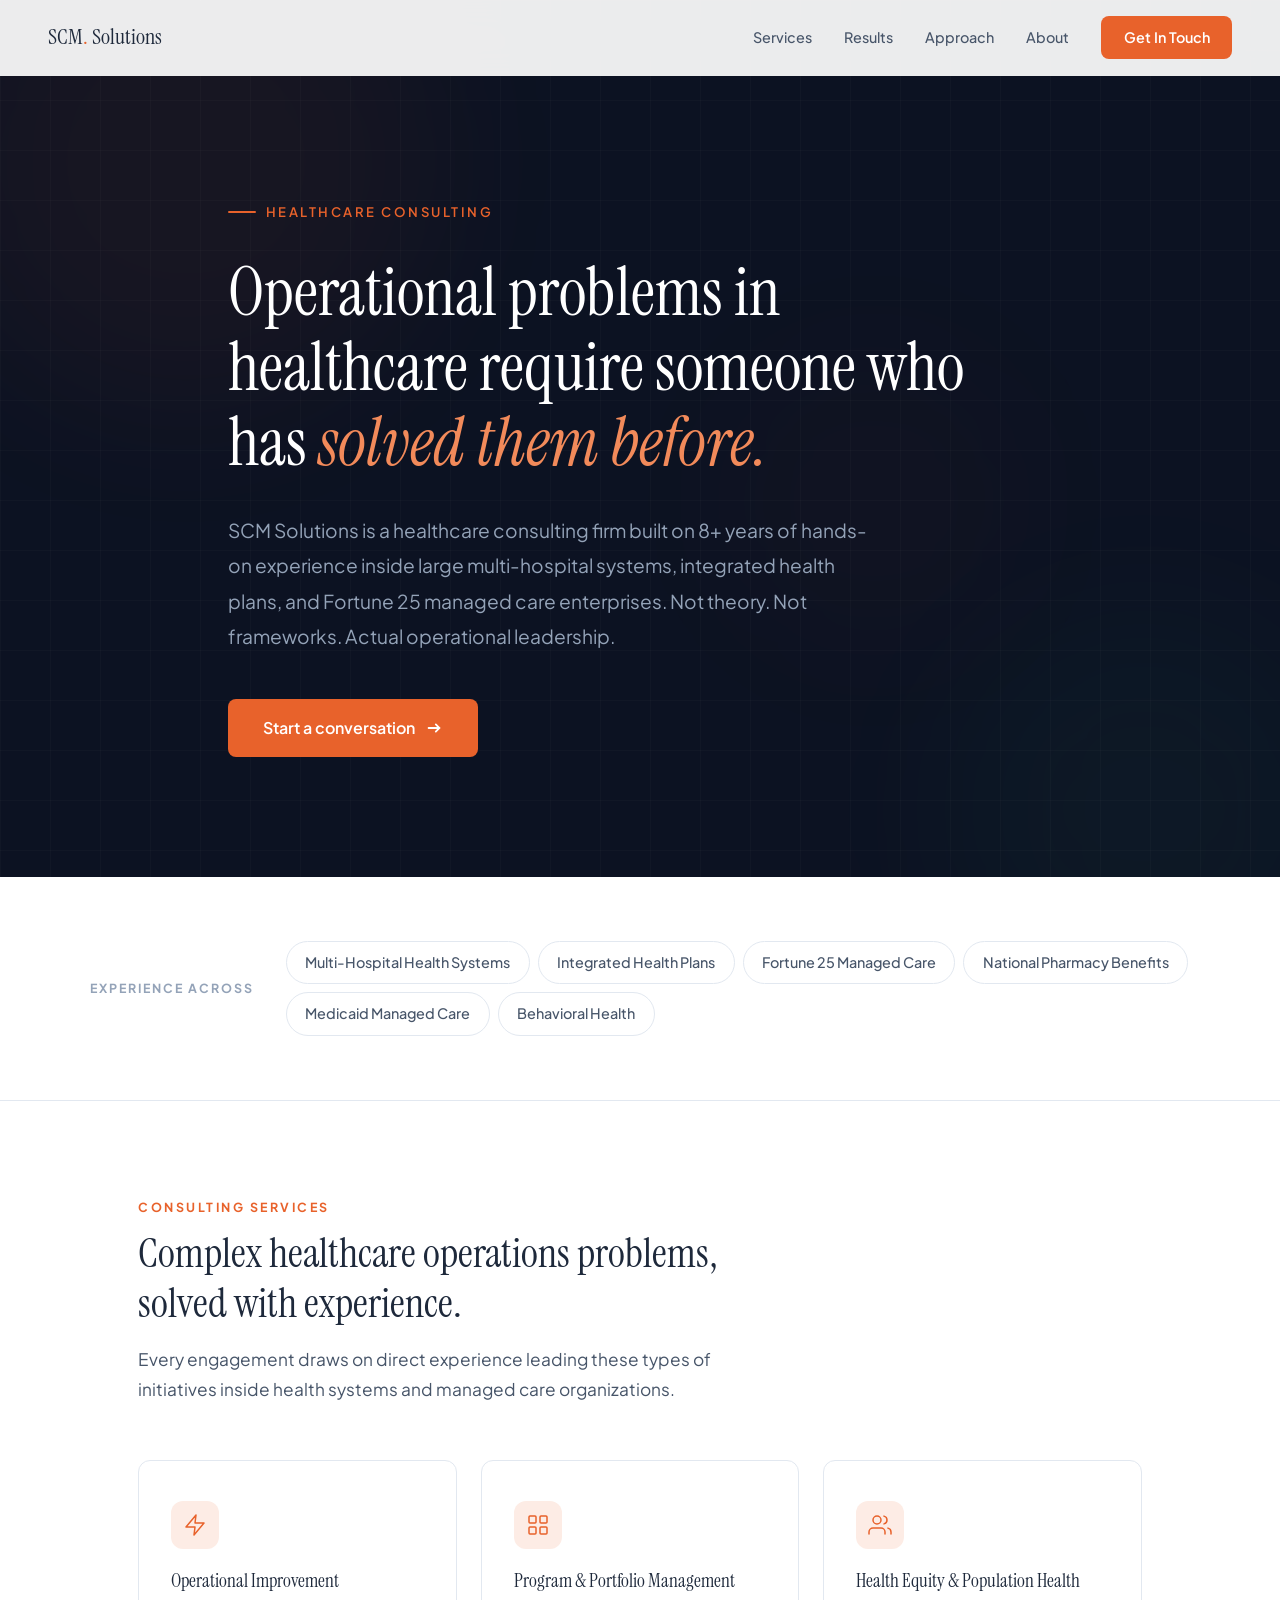
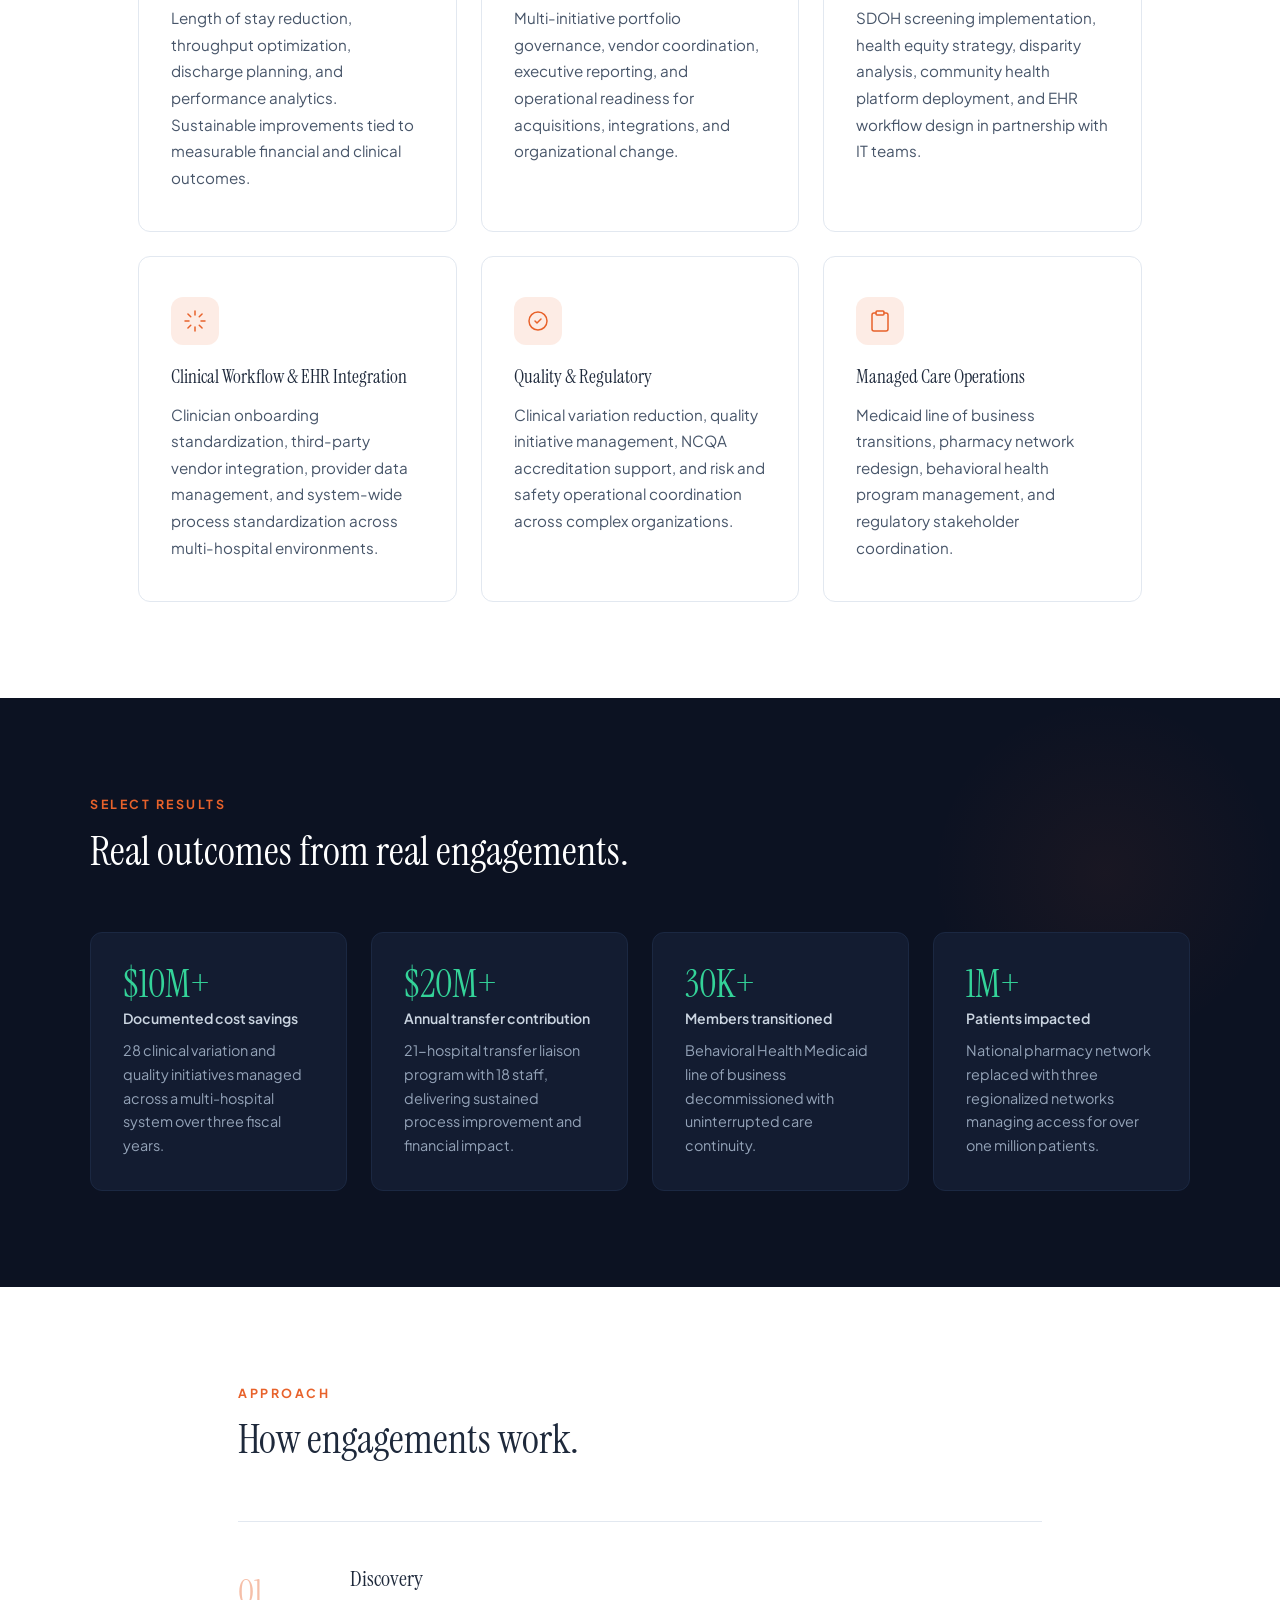
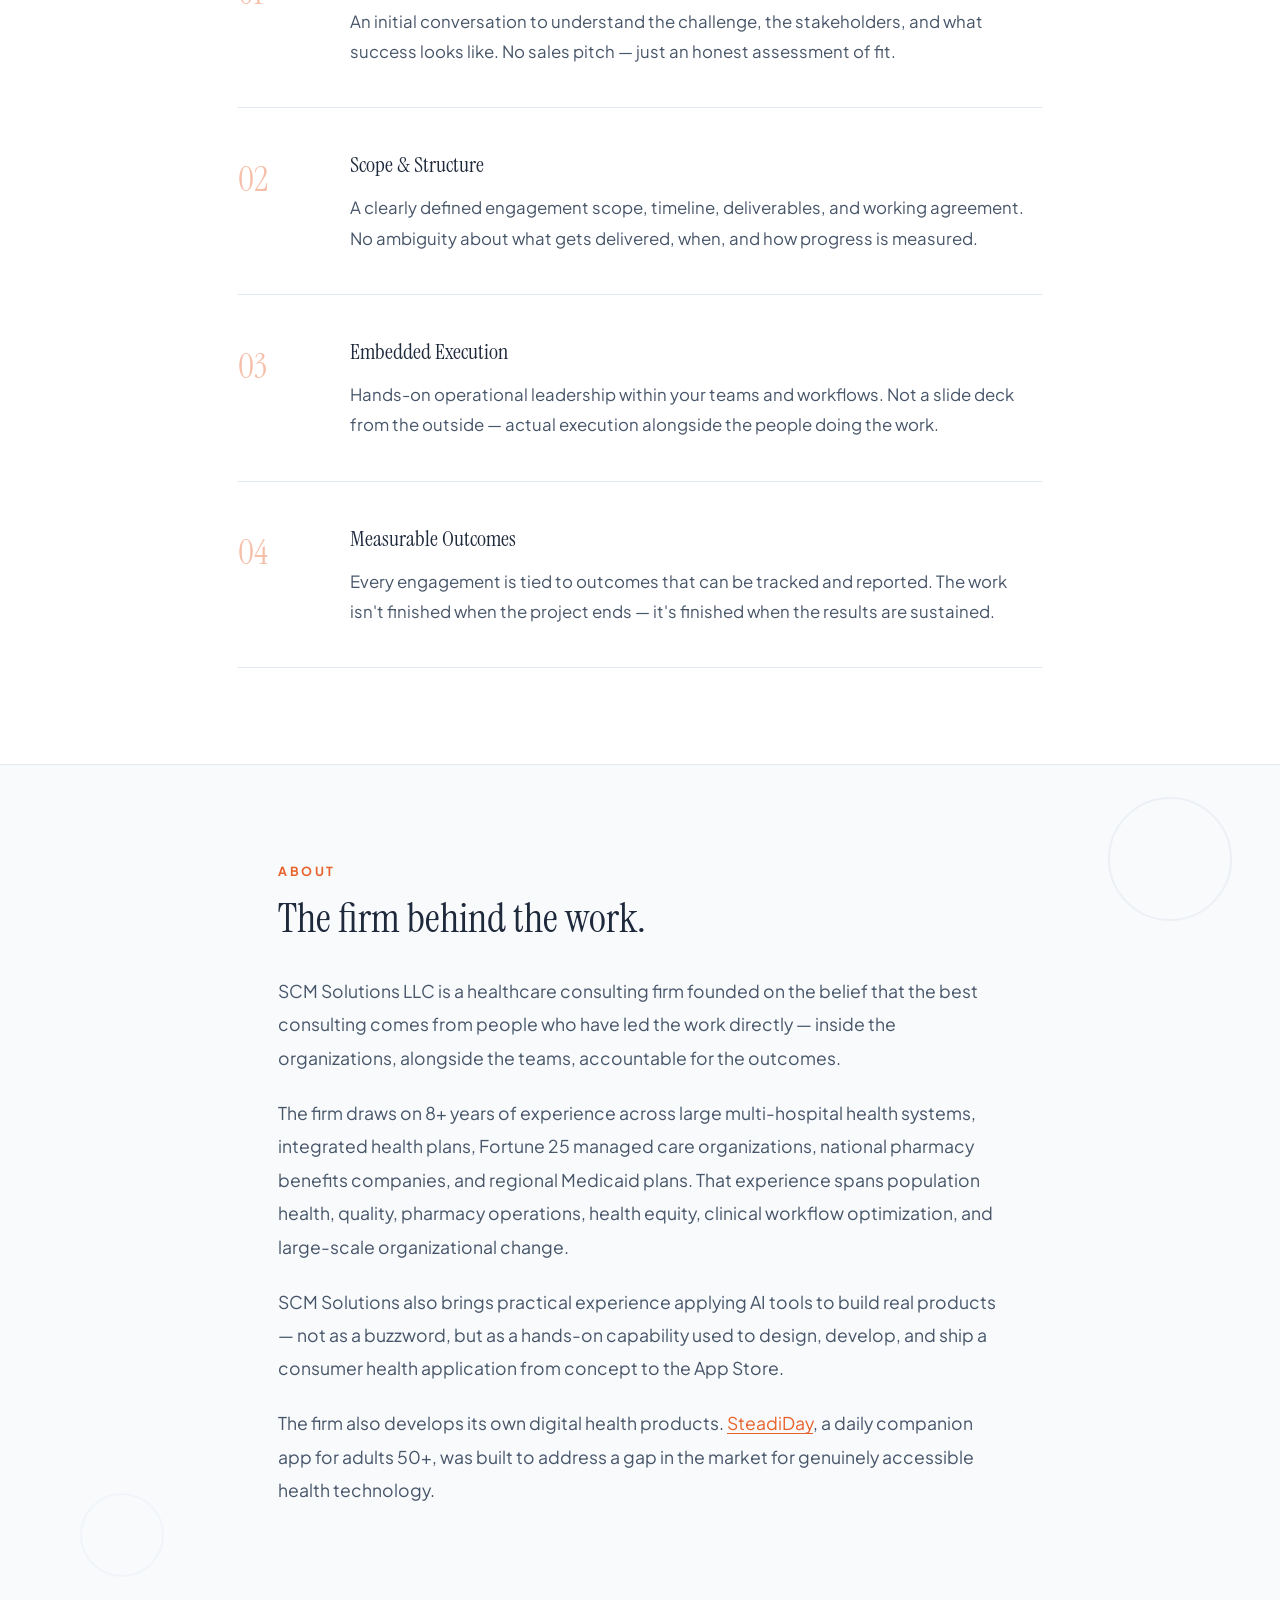
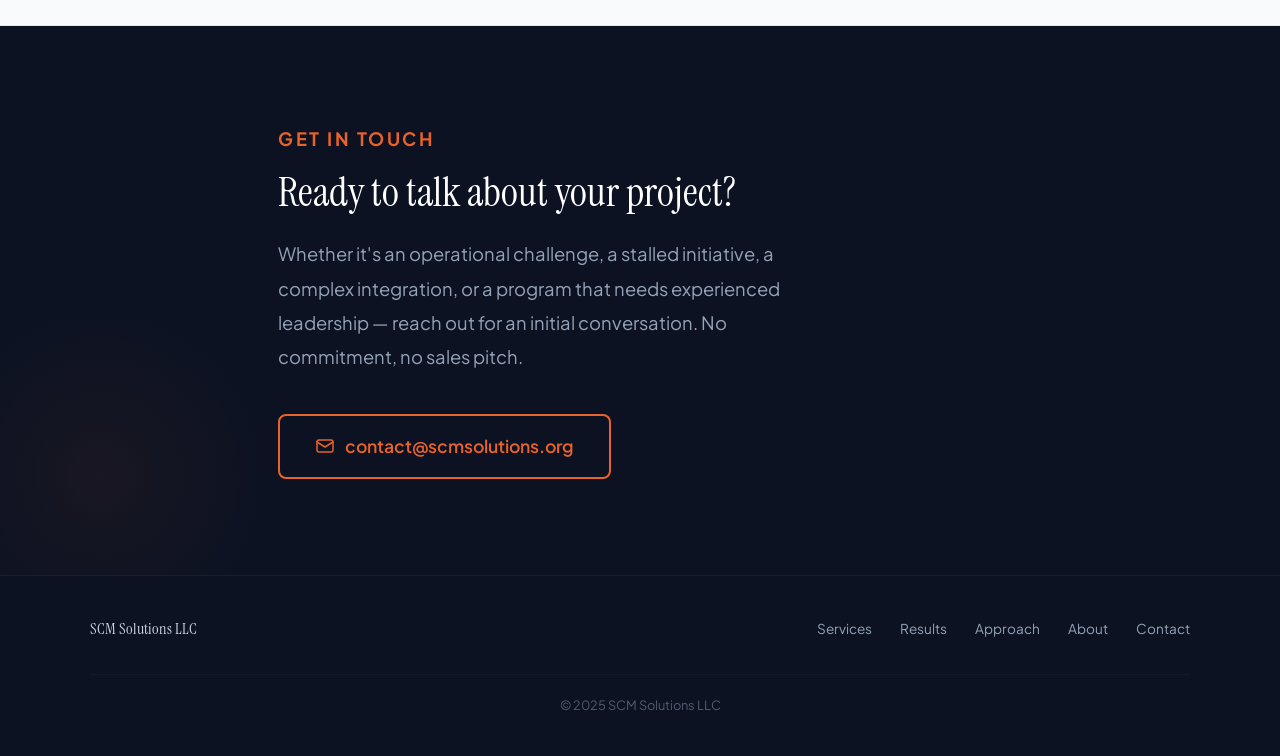
==== index.html @ abdd8b1f "Updated font on website Hero — Animated floating gradient orbs (ember and sage colors) drift slowly " ====
<!DOCTYPE html>
<html lang="en">
<head>
    <meta charset="UTF-8">
    <meta name="viewport" content="width=device-width, initial-scale=1.0">
    <title>SCM Solutions LLC &mdash; Healthcare Consulting</title>
    <meta name="description" content="SCM Solutions LLC is a healthcare consulting firm helping health systems, managed care organizations, and healthcare companies improve operations, manage complex programs, and drive measurable outcomes. 8+ years of experience across multi-hospital systems, integrated health plans, and Fortune 25 managed care enterprises.">
    <meta name="keywords" content="healthcare consulting, health system consulting, managed care consulting, operational improvement healthcare, healthcare program management, health equity consulting, clinical workflow optimization, SDOH implementation, quality improvement healthcare, population health consulting, Medicaid managed care, healthcare operations consulting">
    <meta name="robots" content="index, follow">
    <meta name="author" content="SCM Solutions LLC">
    <link rel="canonical" href="https://scmsolutions.org/">
    <meta property="og:title" content="SCM Solutions LLC &mdash; Healthcare Consulting">
    <meta property="og:description" content="Healthcare consulting firm helping health systems and managed care organizations improve operations and drive measurable outcomes.">
    <meta property="og:type" content="website">
    <meta property="og:url" content="https://scmsolutions.org">
    <meta property="og:site_name" content="SCM Solutions LLC">
    <meta property="og:locale" content="en_US">
    <meta name="twitter:card" content="summary">
    <meta name="twitter:title" content="SCM Solutions LLC &mdash; Healthcare Consulting">
    <meta name="twitter:description" content="Healthcare consulting firm. Operational improvement, program management, and quality initiatives for health systems and managed care.">
    <script type="application/ld+json">
    {"@context":"https://schema.org","@type":"ProfessionalService","name":"SCM Solutions LLC","url":"https://scmsolutions.org","description":"Healthcare consulting firm helping health systems, managed care organizations, and healthcare companies improve operations and drive measurable outcomes.","address":{"@type":"PostalAddress","addressRegion":"VA","addressCountry":"US"},"areaServed":{"@type":"Country","name":"United States"},"serviceType":["Healthcare Consulting","Operational Improvement","Program Management","Health Equity Strategy","Clinical Workflow Optimization","Quality Improvement","Population Health Management","Managed Care Operations","EHR Integration Consulting"],"knowsAbout":["Health Systems","Managed Care Organizations","Medicaid","Population Health","Social Determinants of Health","NCQA Accreditation","Epic EHR","AI in Healthcare"]}
    </script>
    <script type="application/ld+json">
    {"@context":"https://schema.org","@type":"WebSite","name":"SCM Solutions LLC","url":"https://scmsolutions.org"}
    </script>
    <link rel="preconnect" href="https://fonts.googleapis.com">
    <link rel="preconnect" href="https://fonts.gstatic.com" crossorigin>
    <link href="https://fonts.googleapis.com/css2?family=Plus+Jakarta+Sans:ital,wght@0,300;0,400;0,500;0,600;0,700;0,800;1,400&family=Instrument+Serif:ital@0;1&display=swap" rel="stylesheet">
    <style>
        :root {
            --midnight: #0C1222; --navy: #131C31; --navy-light: #1B2842;
            --slate-600: #475569; --slate-400: #94A3B8; --slate-300: #CBD5E1;
            --slate-200: #E2E8F0; --slate-100: #F1F5F9; --slate-50: #F8FAFC;
            --white: #FFFFFF;
            --ember: #E8622B; --ember-light: #F28A5A; --ember-hover: #D4682F;
            --ember-glow: rgba(232,98,43,0.12);
            --sage: #34D399; --sage-dark: #059669;
            --text: #1E293B; --text-mid: #475569; --text-light: #94A3B8;
        }
        * { margin: 0; padding: 0; box-sizing: border-box; }
        html { scroll-behavior: smooth; }
        body { font-family: 'Plus Jakarta Sans', sans-serif; color: var(--text); background: var(--white); -webkit-font-smoothing: antialiased; line-height: 1.65; font-size: 17px; }

        /* NAV */
        nav { position: fixed; top: 0; width: 100%; z-index: 100; padding: 1rem 3rem; display: flex; justify-content: space-between; align-items: center; background: rgba(255,255,255,0.92); backdrop-filter: blur(16px); border-bottom: 1px solid transparent; transition: all 0.3s; }
        nav.scrolled { border-bottom-color: var(--slate-200); box-shadow: 0 2px 20px rgba(12,18,34,0.06); }
        .logo { font-family: 'Instrument Serif', serif; font-size: 1.35rem; font-weight: 400; color: var(--text); text-decoration: none; }
        .logo b { color: var(--ember); font-weight: 400; }
        .nav-links { display: flex; gap: 2rem; align-items: center; }
        .nav-links a { color: var(--text-mid); text-decoration: none; font-size: 0.9rem; font-weight: 500; transition: color 0.2s; }
        .nav-links a:hover { color: var(--ember); }
        .nav-cta { background: var(--ember) !important; color: var(--white) !important; padding: 0.6rem 1.4rem !important; border-radius: 8px !important; font-weight: 600 !important; transition: background 0.2s, transform 0.15s !important; }
        .nav-cta:hover { background: var(--ember-hover) !important; transform: translateY(-1px); }
        .hamburger { display: none; background: none; border: none; cursor: pointer; padding: 4px; }
        .hamburger span { display: block; width: 22px; height: 2px; background: var(--text); margin: 5px 0; border-radius: 2px; }

        /* HERO */
        .hero { background: var(--midnight); position: relative; overflow: hidden; }
        .hero-bg { position: absolute; inset: 0; }
        .hero-bg .orb { position: absolute; border-radius: 50%; filter: blur(80px); opacity: 0.5; }
        .hero-bg .orb1 { width: 500px; height: 500px; background: rgba(232,98,43,0.1); top: -10%; left: -5%; animation: float1 12s ease-in-out infinite; }
        .hero-bg .orb2 { width: 400px; height: 400px; background: rgba(52,211,153,0.07); bottom: -15%; right: -5%; animation: float2 15s ease-in-out infinite; }
        .hero-bg .orb3 { width: 300px; height: 300px; background: rgba(232,98,43,0.05); top: 40%; right: 20%; animation: float1 18s ease-in-out infinite reverse; }
        @keyframes float1 { 0%,100% { transform: translate(0,0); } 50% { transform: translate(30px,-20px); } }
        @keyframes float2 { 0%,100% { transform: translate(0,0); } 50% { transform: translate(-25px,15px); } }
        .hero-grid { position: absolute; inset: 0; background-image: linear-gradient(rgba(255,255,255,0.02) 1px, transparent 1px), linear-gradient(90deg, rgba(255,255,255,0.02) 1px, transparent 1px); background-size: 50px 50px; }
        .hero-inner { position: relative; z-index: 2; max-width: 920px; margin: 0 auto; padding: 12rem 3rem 7.5rem; }
        .hero .tag { display: inline-flex; align-items: center; gap: 0.6rem; font-size: 0.82rem; font-weight: 600; letter-spacing: 2.5px; text-transform: uppercase; color: var(--ember); margin-bottom: 2rem; }
        .hero .tag::before { content: ''; width: 28px; height: 2px; background: var(--ember); border-radius: 2px; }
        .hero h1 { font-family: 'Instrument Serif', serif; font-size: clamp(2.8rem, 5.5vw, 4.2rem); font-weight: 400; line-height: 1.12; color: var(--white); margin-bottom: 2rem; max-width: 800px; }
        .hero h1 em { font-style: italic; color: var(--ember-light); }
        .hero .lede { font-size: 1.2rem; line-height: 1.85; font-weight: 400; color: var(--slate-400); max-width: 640px; margin-bottom: 2.75rem; }
        .hero-cta { display: inline-flex; align-items: center; gap: 0.6rem; padding: 1rem 2.2rem; border-radius: 8px; background: var(--ember); color: var(--white); font-size: 1rem; font-weight: 600; text-decoration: none; transition: all 0.25s; }
        .hero-cta:hover { background: var(--ember-hover); transform: translateY(-2px); box-shadow: 0 12px 35px rgba(232,98,43,0.3); }
        .hero-cta svg { width: 18px; height: 18px; transition: transform 0.2s; }
        .hero-cta:hover svg { transform: translateX(3px); }

        /* SHARED */
        .stag { font-size: 0.78rem; font-weight: 700; letter-spacing: 2.5px; text-transform: uppercase; margin-bottom: 0.75rem; }
        .stag.ember { color: var(--ember); }
        .stag.sage { color: var(--sage-dark); }
        .sh { font-family: 'Instrument Serif', serif; font-size: clamp(1.8rem, 3.2vw, 2.6rem); font-weight: 400; line-height: 1.2; color: var(--text); }

        /* TRUST */
        .trust { padding: 4rem 3rem; border-bottom: 1px solid var(--slate-200); }
        .trust-inner { max-width: 1100px; margin: 0 auto; display: flex; align-items: center; gap: 2rem; }
        .trust-label { font-size: 0.78rem; font-weight: 700; letter-spacing: 2px; text-transform: uppercase; color: var(--text-light); white-space: nowrap; }
        .trust-items { display: flex; flex-wrap: wrap; gap: 0.5rem; }
        .trust-pill { padding: 0.55rem 1.15rem; border: 1px solid var(--slate-200); border-radius: 50px; font-size: 0.9rem; color: var(--text-mid); font-weight: 500; background: var(--white); transition: border-color 0.2s, background 0.2s; }
        .trust-pill:hover { border-color: var(--ember); background: var(--ember-glow); color: var(--ember); }

        /* SERVICES */
        .services { padding: 6rem 3rem; max-width: 1100px; margin: 0 auto; }
        .services .head { max-width: 600px; margin-bottom: 3.5rem; }
        .services .head p.sub { font-size: 1.08rem; line-height: 1.75; color: var(--text-mid); margin-top: 1rem; }
        .svc-grid { display: grid; grid-template-columns: repeat(3, 1fr); gap: 1.5rem; }
        .svc { padding: 2.5rem 2rem; border: 1px solid var(--slate-200); border-radius: 12px; background: var(--white); transition: all 0.3s; position: relative; overflow: hidden; }
        .svc::before { content: ''; position: absolute; top: 0; left: 0; right: 0; height: 3px; background: var(--ember); transform: scaleX(0); transform-origin: left; transition: transform 0.3s; }
        .svc:hover { border-color: var(--slate-300); box-shadow: 0 12px 40px rgba(12,18,34,0.06); transform: translateY(-3px); }
        .svc:hover::before { transform: scaleX(1); }
        .svc-icon { width: 48px; height: 48px; border-radius: 12px; display: flex; align-items: center; justify-content: center; margin-bottom: 1.25rem; background: var(--ember-glow); }
        .svc-icon svg { width: 24px; height: 24px; color: var(--ember); }
        .svc h3 { font-family: 'Instrument Serif', serif; font-size: 1.2rem; font-weight: 400; margin-bottom: 0.7rem; line-height: 1.3; color: var(--text); }
        .svc p { font-size: 0.95rem; line-height: 1.75; color: var(--text-mid); }

        /* RESULTS */
        .results { background: var(--midnight); padding: 6rem 3rem; position: relative; overflow: hidden; }
        .results::before { content: ''; position: absolute; top: 0; right: 0; width: 350px; height: 350px; background: radial-gradient(circle, rgba(232,98,43,0.06) 0%, transparent 70%); border-radius: 50%; }
        .results-inner { max-width: 1100px; margin: 0 auto; position: relative; z-index: 2; }
        .results .head .stag { color: var(--ember); }
        .results .head .sh { color: var(--white); }
        .results .head { max-width: 560px; margin-bottom: 3.5rem; }
        .res-grid { display: grid; grid-template-columns: repeat(4, 1fr); gap: 1.5rem; }
        .res-card { padding: 2rem; background: var(--navy); border: 1px solid var(--navy-light); border-radius: 12px; transition: all 0.3s; position: relative; }
        .res-card::after { content: ''; position: absolute; bottom: 0; left: 1.5rem; right: 1.5rem; height: 2px; background: linear-gradient(90deg, var(--sage), transparent); opacity: 0; transition: opacity 0.3s; }
        .res-card:hover { transform: translateY(-3px); border-color: rgba(52,211,153,0.2); }
        .res-card:hover::after { opacity: 1; }
        .res-card .metric { font-family: 'Instrument Serif', serif; font-size: 2.4rem; font-weight: 400; color: var(--sage); margin-bottom: 0.35rem; line-height: 1; }
        .res-card .metric-label { font-size: 0.88rem; font-weight: 600; color: var(--slate-300); margin-bottom: 0.65rem; line-height: 1.4; }
        .res-card p { font-size: 0.9rem; line-height: 1.65; color: var(--slate-400); }

        /* PROCESS */
        .process { padding: 6rem 3rem; max-width: 900px; margin: 0 auto; }
        .process .head { margin-bottom: 3.5rem; }
        .steps { display: grid; gap: 0; }
        .step { display: grid; grid-template-columns: 80px 1fr; gap: 2rem; padding: 2.5rem 0; border-top: 1px solid var(--slate-200); position: relative; }
        .step:last-child { border-bottom: 1px solid var(--slate-200); }
        .step-num { font-family: 'Instrument Serif', serif; font-size: 2.2rem; color: var(--ember); padding-top: 0.1rem; opacity: 0.4; transition: opacity 0.3s; }
        .step:hover .step-num { opacity: 1; }
        .step h3 { font-family: 'Instrument Serif', serif; font-size: 1.35rem; font-weight: 400; color: var(--text); margin-bottom: 0.6rem; }
        .step p { font-size: 1.05rem; line-height: 1.8; color: var(--text-mid); }

        /* ABOUT */
        .about-band { background: var(--slate-50); border-top: 1px solid var(--slate-200); border-bottom: 1px solid var(--slate-200); position: relative; }
        .about-band::before { content: ''; position: absolute; top: 2rem; right: 3rem; width: 120px; height: 120px; border: 2px solid var(--slate-200); border-radius: 50%; opacity: 0.5; }
        .about-band::after { content: ''; position: absolute; bottom: 3rem; left: 5rem; width: 80px; height: 80px; border: 2px solid var(--slate-200); border-radius: 50%; opacity: 0.3; }
        .about { max-width: 820px; margin: 0 auto; padding: 6rem 3rem; position: relative; z-index: 2; }
        .about .sh { margin-bottom: 2rem; }
        .about-body p { font-size: 1.1rem; line-height: 1.9; color: var(--text-mid); margin-bottom: 1.35rem; }
        .about-body a { color: var(--ember); text-decoration: underline; text-underline-offset: 3px; }

        /* CONTACT */
        .contact-band { background: var(--midnight); position: relative; overflow: hidden; }
        .contact-band::before { content: ''; position: absolute; bottom: -100px; left: -100px; width: 400px; height: 400px; background: radial-gradient(circle, rgba(232,98,43,0.06) 0%, transparent 60%); border-radius: 50%; }
        .contact { max-width: 820px; margin: 0 auto; padding: 6rem 3rem; position: relative; z-index: 2; }
        .contact .stag { color: var(--ember); }
        .contact .sh { color: var(--white); margin-bottom: 1.25rem; }
        .contact p { font-size: 1.15rem; line-height: 1.85; color: var(--slate-400); max-width: 560px; }
        .contact .email-line { margin-top: 2.5rem; }
        .contact .email-line a { display: inline-flex; align-items: center; gap: 0.6rem; padding: 1rem 2.2rem; border: 2px solid var(--ember); border-radius: 8px; color: var(--ember); font-size: 1.1rem; font-weight: 600; text-decoration: none; transition: all 0.25s; }
        .contact .email-line a:hover { background: var(--ember); color: var(--white); transform: translateY(-2px); box-shadow: 0 10px 30px rgba(232,98,43,0.2); }
        .contact .email-line a svg { width: 20px; height: 20px; }

        /* FOOTER */
        footer { border-top: 1px solid rgba(255,255,255,0.05); padding: 2.5rem 3rem; background: var(--midnight); }
        .foot-inner { max-width: 1100px; margin: 0 auto; display: flex; justify-content: space-between; align-items: center; flex-wrap: wrap; gap: 0.75rem; }
        .foot-name { font-family: 'Instrument Serif', serif; font-size: 1rem; color: var(--slate-300); }
        .foot-links { display: flex; gap: 1.75rem; }
        .foot-links a { font-size: 0.85rem; color: var(--slate-400); text-decoration: none; transition: color 0.2s; }
        .foot-links a:hover { color: var(--ember); }
        .copy { width: 100%; text-align: center; margin-top: 1.25rem; padding-top: 1.25rem; border-top: 1px solid rgba(255,255,255,0.05); font-size: 0.8rem; color: var(--slate-400); opacity: 0.5; }

        /* FADE */
        .fi { opacity: 0; transform: translateY(20px); transition: opacity 0.65s ease, transform 0.65s ease; }
        .fi.vis { opacity: 1; transform: translateY(0); }
        .fi-d1 { transition-delay: 0.1s; }
        .fi-d2 { transition-delay: 0.2s; }
        .fi-d3 { transition-delay: 0.3s; }

        /* RESPONSIVE */
        @media (max-width: 900px) {
            .svc-grid { grid-template-columns: 1fr; }
            .res-grid { grid-template-columns: repeat(2, 1fr); }
            .trust-inner { flex-direction: column; align-items: flex-start; }
        }
        @media (max-width: 600px) {
            body { font-size: 16px; }
            nav { padding: 0.85rem 1.5rem; }
            .nav-links { display: none; }
            .nav-links.open { display: flex; flex-direction: column; position: absolute; top: 100%; left: 0; width: 100%; background: rgba(255,255,255,0.98); backdrop-filter: blur(12px); padding: 1.25rem 1.5rem; gap: 1rem; border-bottom: 1px solid var(--slate-200); }
            .hamburger { display: block; }
            .hero-inner { padding: 9rem 1.5rem 5rem; }
            .trust, .services, .process, .about, .contact { padding-left: 1.5rem; padding-right: 1.5rem; }
            .results { padding-left: 1.5rem; padding-right: 1.5rem; }
            .res-grid { grid-template-columns: 1fr; }
            .foot-inner { flex-direction: column; text-align: center; }
            .foot-links { justify-content: center; flex-wrap: wrap; }
            .step { grid-template-columns: 50px 1fr; gap: 1rem; }
        }
    </style>
</head>
<body>

<nav id="nb">
    <a href="#" class="logo">SCM<b>.</b> Solutions</a>
    <div class="nav-links" id="nl">
        <a href="#services">Services</a>
        <a href="#results">Results</a>
        <a href="#process">Approach</a>
        <a href="#about">About</a>
        <a href="#contact" class="nav-cta">Get In Touch</a>
    </div>
    <button class="hamburger" id="hb" aria-label="Menu"><span></span><span></span><span></span></button>
</nav>

<!-- HERO -->
<section class="hero">
    <div class="hero-bg">
        <div class="orb orb1"></div>
        <div class="orb orb2"></div>
        <div class="orb orb3"></div>
    </div>
    <div class="hero-grid"></div>
    <div class="hero-inner">
        <div class="tag fi">Healthcare Consulting</div>
        <h1 class="fi fi-d1">Operational problems in healthcare require someone who has <em>solved them before.</em></h1>
        <p class="lede fi fi-d2">SCM Solutions is a healthcare consulting firm built on 8+ years of hands-on experience inside large multi-hospital systems, integrated health plans, and Fortune 25 managed care enterprises. Not theory. Not frameworks. Actual operational leadership.</p>
        <a href="#contact" class="hero-cta fi fi-d3">
            Start a conversation
            <svg viewBox="0 0 20 20" fill="none" stroke="currentColor" stroke-width="2" stroke-linecap="round"><path d="M4 10h12M12 6l4 4-4 4"/></svg>
        </a>
    </div>
</section>

<!-- TRUST -->
<section class="trust fi">
    <div class="trust-inner">
        <span class="trust-label">Experience Across</span>
        <div class="trust-items">
            <span class="trust-pill">Multi-Hospital Health Systems</span>
            <span class="trust-pill">Integrated Health Plans</span>
            <span class="trust-pill">Fortune 25 Managed Care</span>
            <span class="trust-pill">National Pharmacy Benefits</span>
            <span class="trust-pill">Medicaid Managed Care</span>
            <span class="trust-pill">Behavioral Health</span>
        </div>
    </div>
</section>

<!-- SERVICES -->
<section class="services" id="services">
    <div class="head fi">
        <p class="stag ember">Consulting Services</p>
        <h2 class="sh">Complex healthcare operations problems, solved with experience.</h2>
        <p class="sub">Every engagement draws on direct experience leading these types of initiatives inside health systems and managed care organizations.</p>
    </div>
    <div class="svc-grid">
        <div class="svc fi">
            <div class="svc-icon"><svg viewBox="0 0 24 24" fill="none" stroke="currentColor" stroke-width="1.5" stroke-linecap="round" stroke-linejoin="round"><path d="M13 2L3 14h9l-1 8 10-12h-9l1-8z"/></svg></div>
            <h3>Operational Improvement</h3>
            <p>Length of stay reduction, throughput optimization, discharge planning, and performance analytics. Sustainable improvements tied to measurable financial and clinical outcomes.</p>
        </div>
        <div class="svc fi">
            <div class="svc-icon"><svg viewBox="0 0 24 24" fill="none" stroke="currentColor" stroke-width="1.5" stroke-linecap="round" stroke-linejoin="round"><rect x="3" y="3" width="7" height="7" rx="1"/><rect x="14" y="3" width="7" height="7" rx="1"/><rect x="3" y="14" width="7" height="7" rx="1"/><rect x="14" y="14" width="7" height="7" rx="1"/></svg></div>
            <h3>Program &amp; Portfolio Management</h3>
            <p>Multi-initiative portfolio governance, vendor coordination, executive reporting, and operational readiness for acquisitions, integrations, and organizational change.</p>
        </div>
        <div class="svc fi">
            <div class="svc-icon"><svg viewBox="0 0 24 24" fill="none" stroke="currentColor" stroke-width="1.5" stroke-linecap="round" stroke-linejoin="round"><path d="M17 21v-2a4 4 0 00-4-4H5a4 4 0 00-4 4v2"/><circle cx="9" cy="7" r="4"/><path d="M23 21v-2a4 4 0 00-3-3.87M16 3.13a4 4 0 010 7.75"/></svg></div>
            <h3>Health Equity &amp; Population Health</h3>
            <p>SDOH screening implementation, health equity strategy, disparity analysis, community health platform deployment, and EHR workflow design in partnership with IT teams.</p>
        </div>
        <div class="svc fi">
            <div class="svc-icon"><svg viewBox="0 0 24 24" fill="none" stroke="currentColor" stroke-width="1.5" stroke-linecap="round" stroke-linejoin="round"><path d="M12 2v4M12 18v4M4.93 4.93l2.83 2.83M16.24 16.24l2.83 2.83M2 12h4M18 12h4M4.93 19.07l2.83-2.83M16.24 7.76l2.83-2.83"/></svg></div>
            <h3>Clinical Workflow &amp; EHR Integration</h3>
            <p>Clinician onboarding standardization, third-party vendor integration, provider data management, and system-wide process standardization across multi-hospital environments.</p>
        </div>
        <div class="svc fi">
            <div class="svc-icon"><svg viewBox="0 0 24 24" fill="none" stroke="currentColor" stroke-width="1.5" stroke-linecap="round" stroke-linejoin="round"><path d="M9 12l2 2 4-4"/><path d="M21 12a9 9 0 11-18 0 9 9 0 0118 0z"/></svg></div>
            <h3>Quality &amp; Regulatory</h3>
            <p>Clinical variation reduction, quality initiative management, NCQA accreditation support, and risk and safety operational coordination across complex organizations.</p>
        </div>
        <div class="svc fi">
            <div class="svc-icon"><svg viewBox="0 0 24 24" fill="none" stroke="currentColor" stroke-width="1.5" stroke-linecap="round" stroke-linejoin="round"><path d="M16 4h2a2 2 0 012 2v14a2 2 0 01-2 2H6a2 2 0 01-2-2V6a2 2 0 012-2h2"/><rect x="8" y="2" width="8" height="4" rx="1"/></svg></div>
            <h3>Managed Care Operations</h3>
            <p>Medicaid line of business transitions, pharmacy network redesign, behavioral health program management, and regulatory stakeholder coordination.</p>
        </div>
    </div>
</section>

<!-- RESULTS -->
<section class="results" id="results">
    <div class="results-inner">
        <div class="head fi">
            <p class="stag">Select Results</p>
            <h2 class="sh">Real outcomes from real engagements.</h2>
        </div>
        <div class="res-grid">
            <div class="res-card fi">
                <div class="metric">$10M+</div>
                <div class="metric-label">Documented cost savings</div>
                <p>28 clinical variation and quality initiatives managed across a multi-hospital system over three fiscal years.</p>
            </div>
            <div class="res-card fi fi-d1">
                <div class="metric">$20M+</div>
                <div class="metric-label">Annual transfer contribution</div>
                <p>21-hospital transfer liaison program with 18 staff, delivering sustained process improvement and financial impact.</p>
            </div>
            <div class="res-card fi fi-d2">
                <div class="metric">30K+</div>
                <div class="metric-label">Members transitioned</div>
                <p>Behavioral Health Medicaid line of business decommissioned with uninterrupted care continuity.</p>
            </div>
            <div class="res-card fi fi-d3">
                <div class="metric">1M+</div>
                <div class="metric-label">Patients impacted</div>
                <p>National pharmacy network replaced with three regionalized networks managing access for over one million patients.</p>
            </div>
        </div>
    </div>
</section>

<!-- PROCESS -->
<section class="process" id="process">
    <div class="head fi">
        <p class="stag ember">Approach</p>
        <h2 class="sh">How engagements work.</h2>
    </div>
    <div class="steps">
        <div class="step fi">
            <div class="step-num">01</div>
            <div>
                <h3>Discovery</h3>
                <p>An initial conversation to understand the challenge, the stakeholders, and what success looks like. No sales pitch &mdash; just an honest assessment of fit.</p>
            </div>
        </div>
        <div class="step fi">
            <div class="step-num">02</div>
            <div>
                <h3>Scope &amp; Structure</h3>
                <p>A clearly defined engagement scope, timeline, deliverables, and working agreement. No ambiguity about what gets delivered, when, and how progress is measured.</p>
            </div>
        </div>
        <div class="step fi">
            <div class="step-num">03</div>
            <div>
                <h3>Embedded Execution</h3>
                <p>Hands-on operational leadership within your teams and workflows. Not a slide deck from the outside &mdash; actual execution alongside the people doing the work.</p>
            </div>
        </div>
        <div class="step fi">
            <div class="step-num">04</div>
            <div>
                <h3>Measurable Outcomes</h3>
                <p>Every engagement is tied to outcomes that can be tracked and reported. The work isn't finished when the project ends &mdash; it's finished when the results are sustained.</p>
            </div>
        </div>
    </div>
</section>

<!-- ABOUT -->
<div class="about-band" id="about">
    <section class="about">
        <div class="fi">
            <p class="stag ember">About</p>
            <h2 class="sh">The firm behind the work.</h2>
        </div>
        <div class="about-body fi">
            <p>SCM Solutions LLC is a healthcare consulting firm founded on the belief that the best consulting comes from people who have led the work directly &mdash; inside the organizations, alongside the teams, accountable for the outcomes.</p>
            <p>The firm draws on 8+ years of experience across large multi-hospital health systems, integrated health plans, Fortune 25 managed care organizations, national pharmacy benefits companies, and regional Medicaid plans. That experience spans population health, quality, pharmacy operations, health equity, clinical workflow optimization, and large-scale organizational change.</p>
            <p>SCM Solutions also brings practical experience applying AI tools to build real products &mdash; not as a buzzword, but as a hands-on capability used to design, develop, and ship a consumer health application from concept to the App Store.</p>
            <p>The firm also develops its own digital health products. <a href="https://www.steadiday.com" target="_blank">SteadiDay</a>, a daily companion app for adults 50+, was built to address a gap in the market for genuinely accessible health technology.</p>
        </div>
    </section>
</div>

<!-- CONTACT -->
<div class="contact-band" id="contact">
    <section class="contact">
        <div class="fi">
            <p class="stag">Get In Touch</p>
            <h2 class="sh">Ready to talk about your project?</h2>
            <p>Whether it's an operational challenge, a stalled initiative, a complex integration, or a program that needs experienced leadership &mdash; reach out for an initial conversation. No commitment, no sales pitch.</p>
            <div class="email-line">
                <a href="mailto&#58;contact&#64;scmsolutions&#46;org">
                    <svg viewBox="0 0 20 20" fill="none" stroke="currentColor" stroke-width="1.5" stroke-linecap="round"><rect x="2" y="4" width="16" height="12" rx="2"/><path d="M2 6l8 5 8-5"/></svg>
                    contact&#64;scmsolutions&#46;org
                </a>
            </div>
        </div>
    </section>
</div>

<footer>
    <div class="foot-inner">
        <div class="foot-name">SCM Solutions LLC</div>
        <div class="foot-links">
            <a href="#services">Services</a>
            <a href="#results">Results</a>
            <a href="#process">Approach</a>
            <a href="#about">About</a>
            <a href="#contact">Contact</a>
        </div>
        <p class="copy">&copy; 2025 SCM Solutions LLC</p>
    </div>
</footer>

<script>
var nb=document.getElementById('nb');
window.addEventListener('scroll',function(){nb.classList.toggle('scrolled',window.scrollY>40)});
var hb=document.getElementById('hb'),nl=document.getElementById('nl');
hb.addEventListener('click',function(){nl.classList.toggle('open')});
var links=nl.querySelectorAll('a');
for(var i=0;i<links.length;i++){links[i].addEventListener('click',function(){nl.classList.remove('open')})}
var obs=new IntersectionObserver(function(es){for(var j=0;j<es.length;j++){if(es[j].isIntersecting)es[j].target.classList.add('vis')}},{threshold:0.06});
var fis=document.querySelectorAll('.fi');
for(var k=0;k<fis.length;k++){obs.observe(fis[k])}
</script>

</body>
</html>
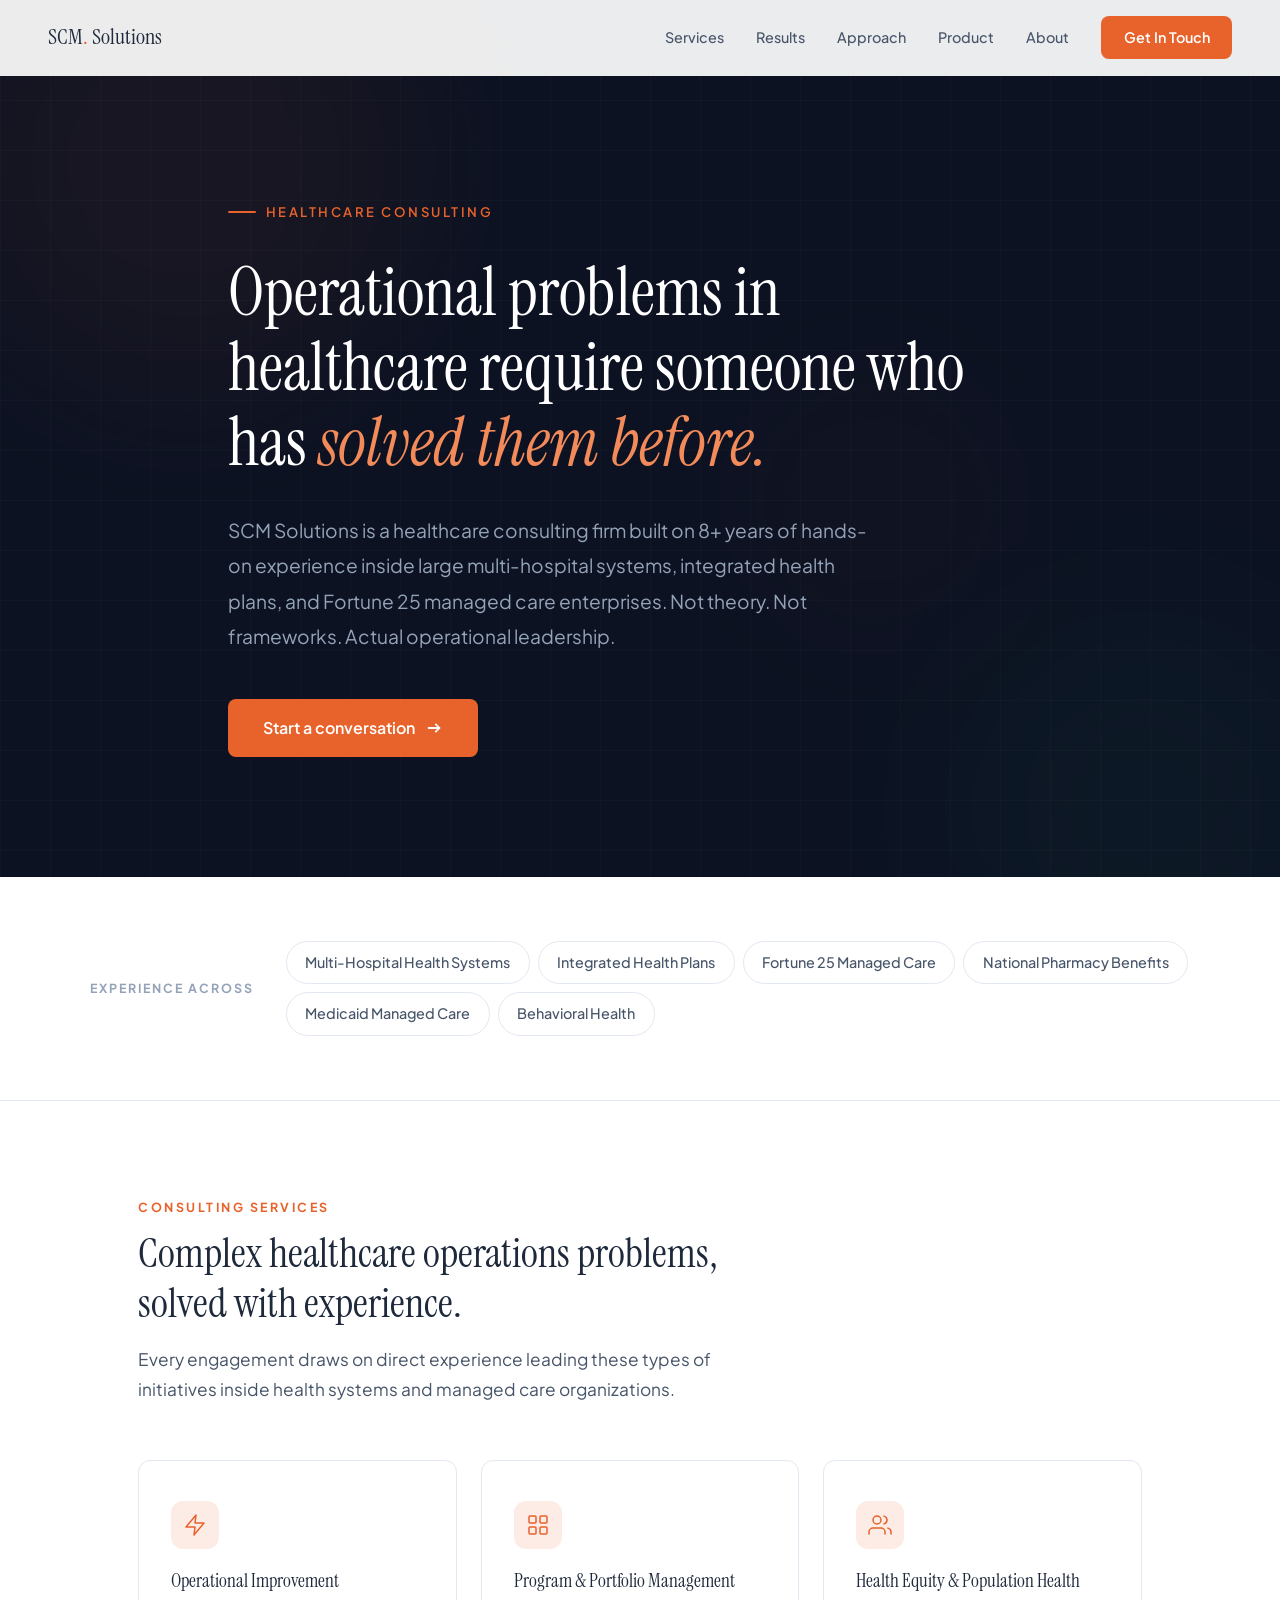
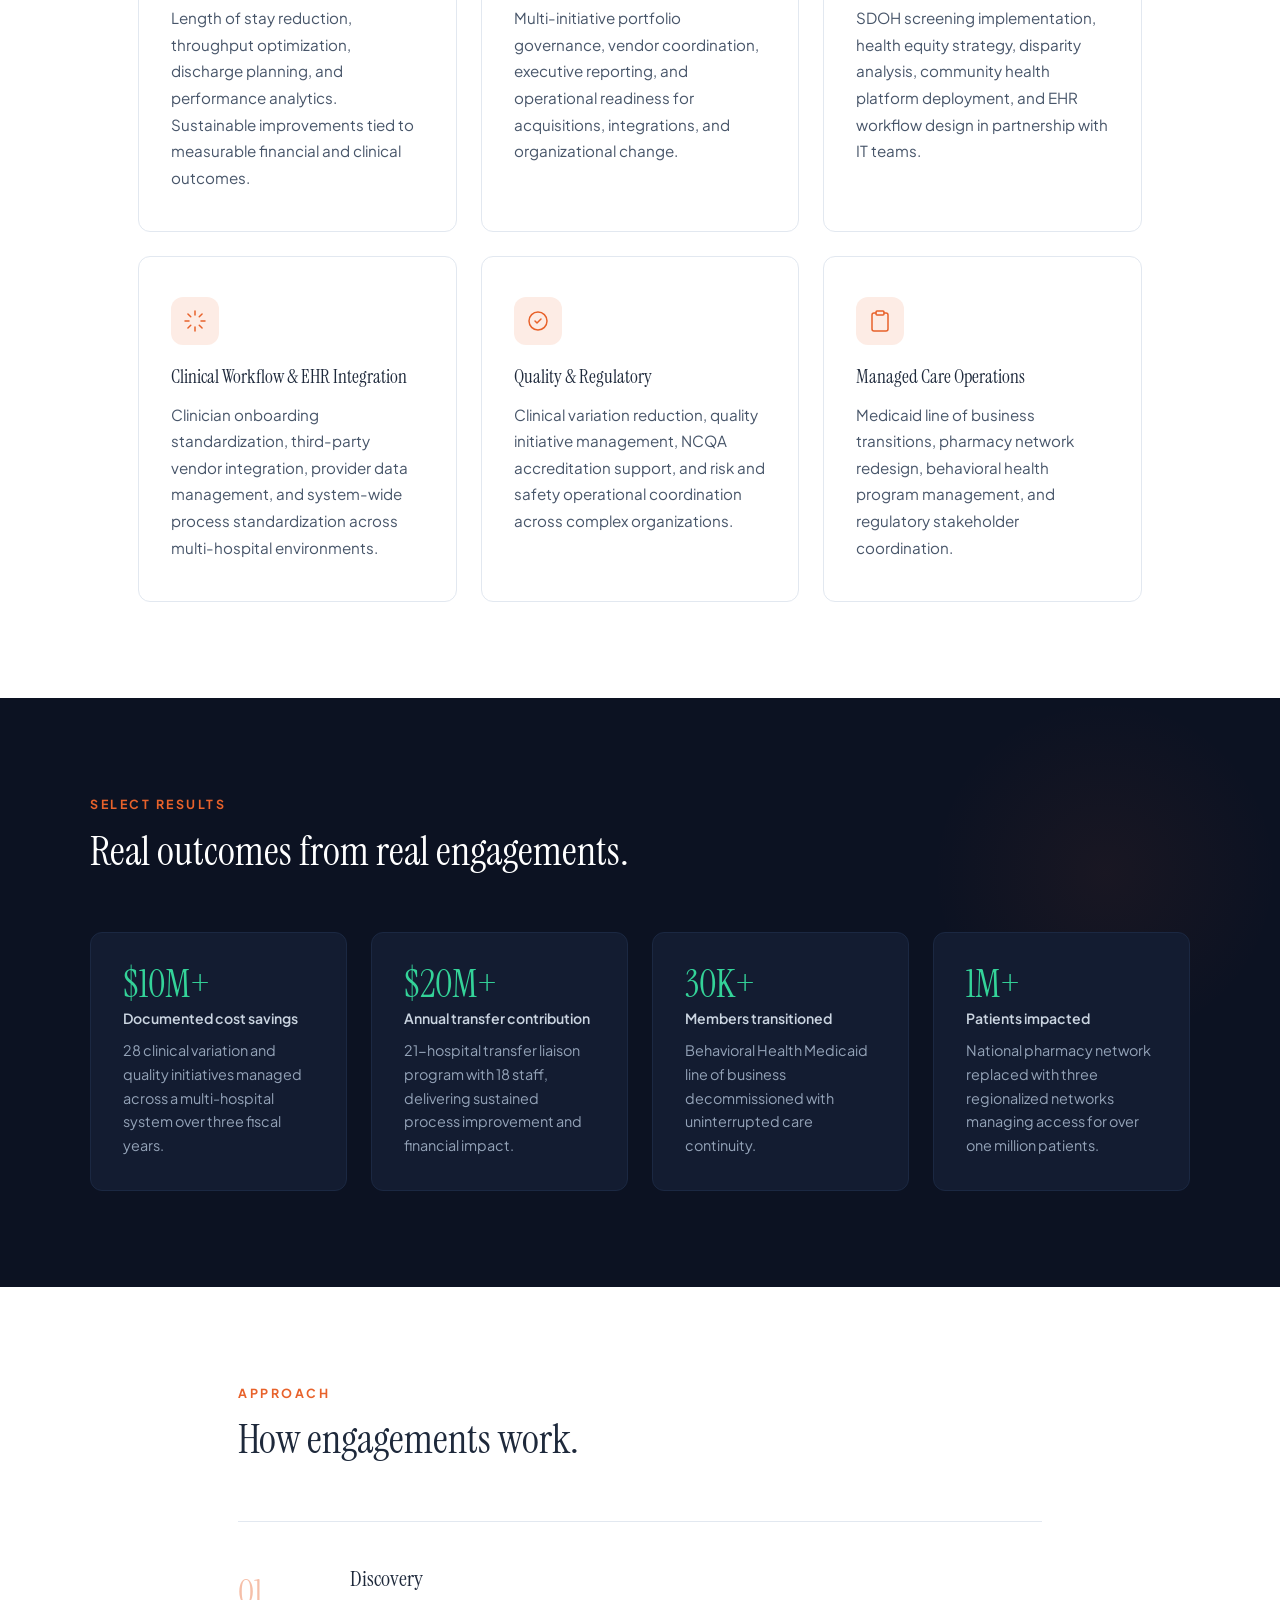
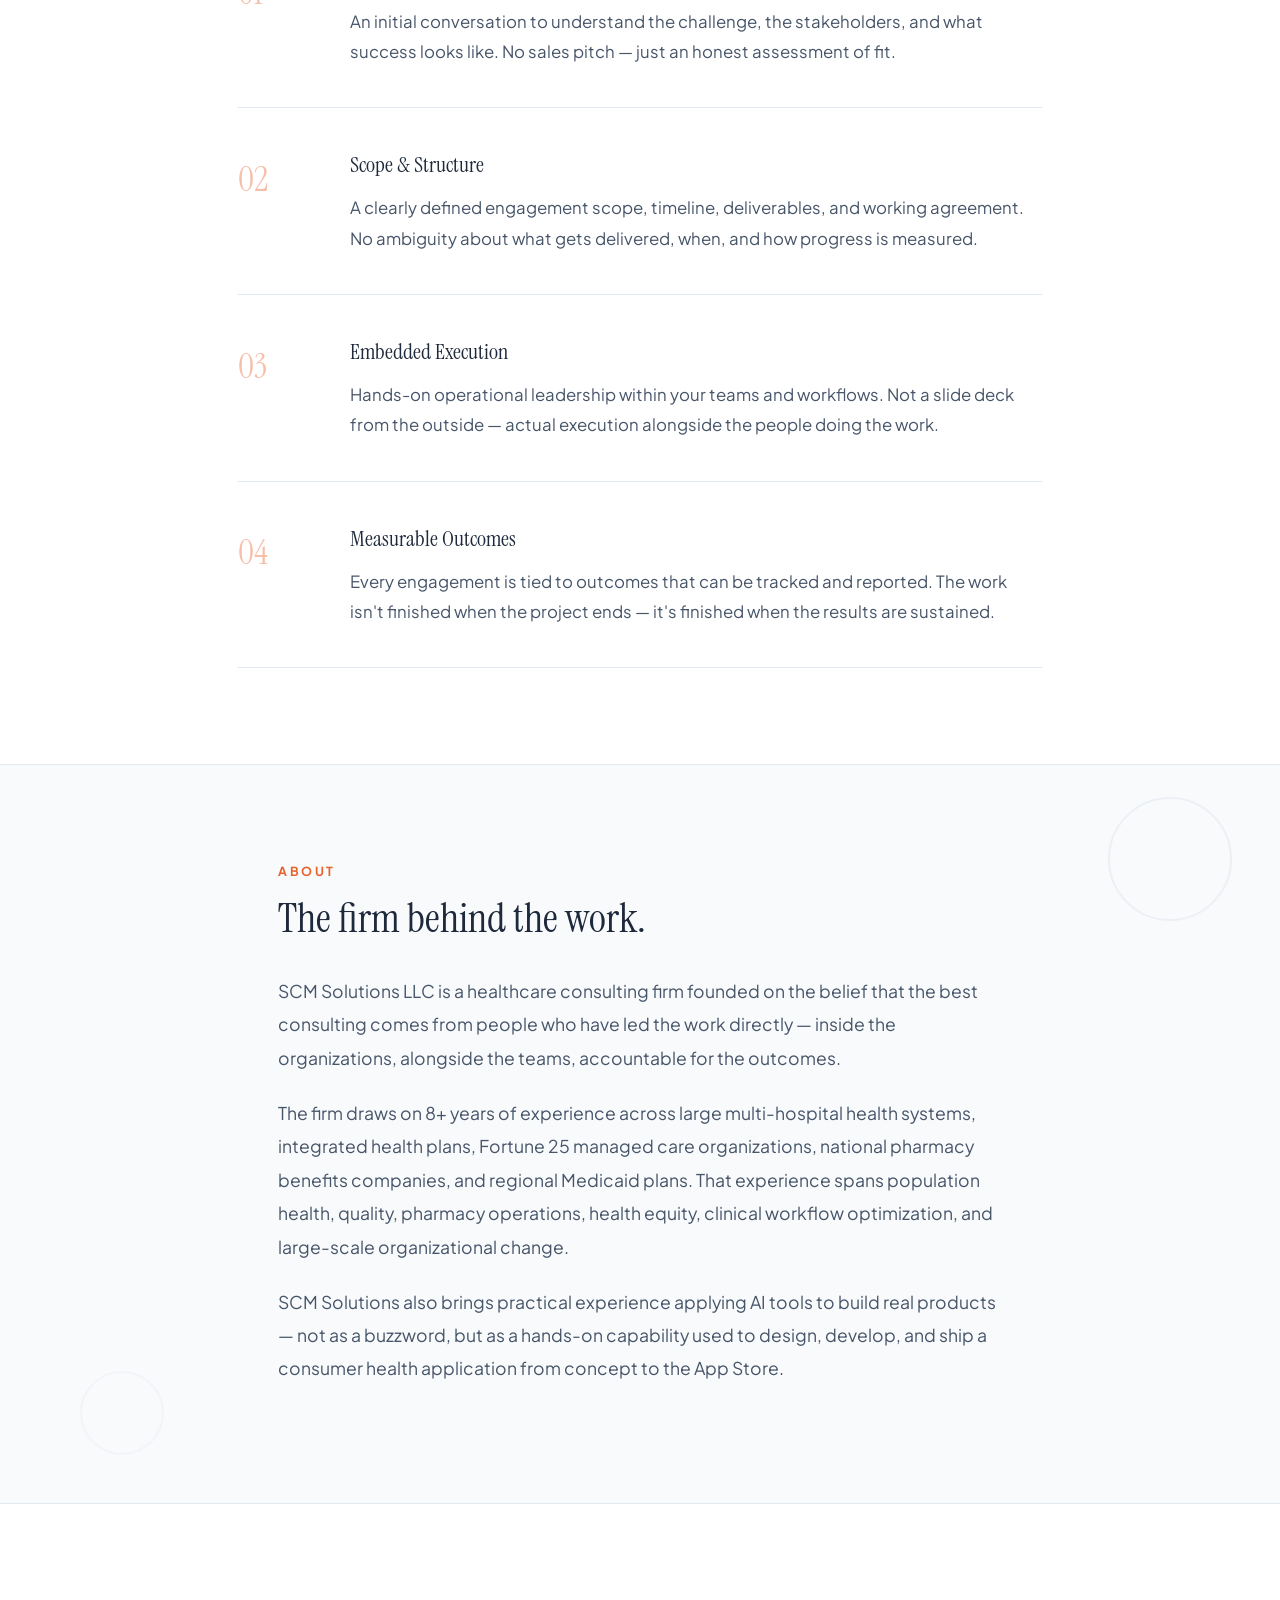
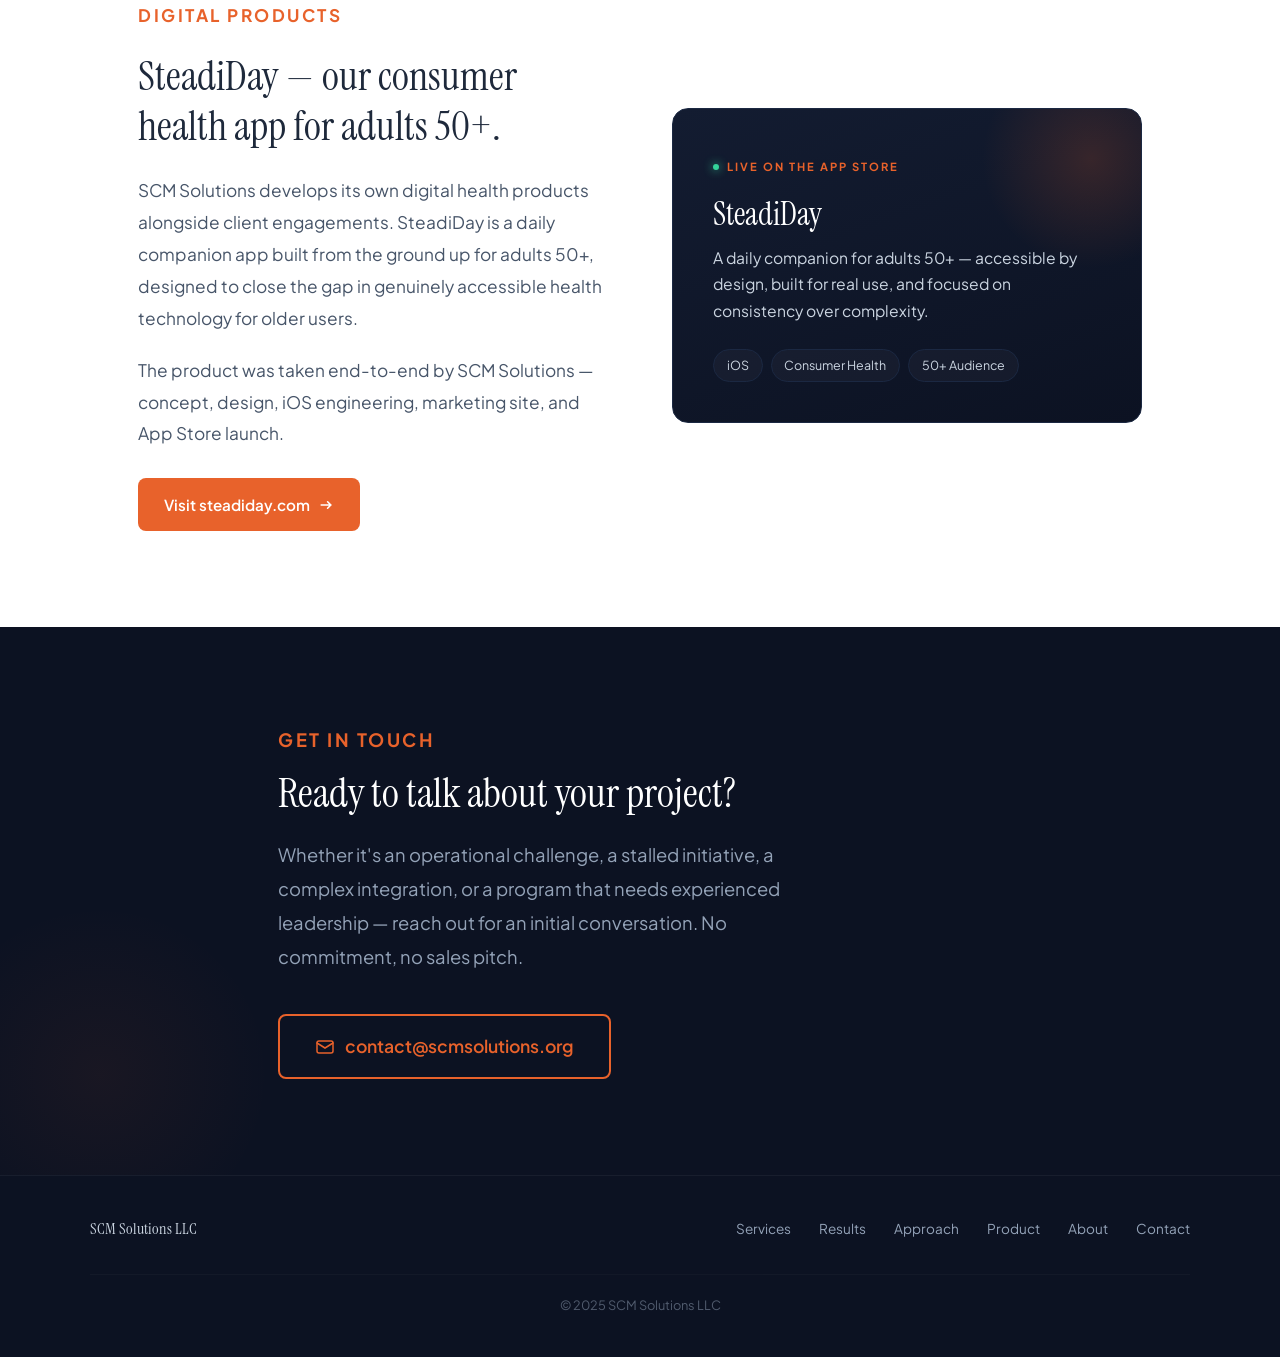
==== commit 68b28246: "Add dedicated SteadiDay product section to homepage" ====
--- a/index.html
+++ b/index.html
@@ -131,6 +131,28 @@
         .step h3 { font-family: 'Instrument Serif', serif; font-size: 1.35rem; font-weight: 400; color: var(--text); margin-bottom: 0.6rem; }
         .step p { font-size: 1.05rem; line-height: 1.8; color: var(--text-mid); }
 
+        /* PRODUCT */
+        .product { padding: 6rem 3rem; max-width: 1100px; margin: 0 auto; }
+        .product-inner { display: grid; grid-template-columns: 1fr 1fr; gap: 4rem; align-items: center; }
+        .product-copy .sh { margin-bottom: 1.5rem; }
+        .product-copy p { font-size: 1.08rem; line-height: 1.85; color: var(--text-mid); margin-bottom: 1.25rem; }
+        .product-links { display: flex; flex-wrap: wrap; gap: 0.75rem; margin-top: 1.75rem; }
+        .product-link { display: inline-flex; align-items: center; gap: 0.55rem; padding: 0.85rem 1.6rem; border-radius: 8px; font-size: 0.95rem; font-weight: 600; text-decoration: none; transition: all 0.25s; }
+        .product-link.primary { background: var(--ember); color: var(--white); }
+        .product-link.primary:hover { background: var(--ember-hover); transform: translateY(-2px); box-shadow: 0 10px 30px rgba(232,98,43,0.22); }
+        .product-link.secondary { border: 1px solid var(--slate-200); color: var(--text); background: var(--white); }
+        .product-link.secondary:hover { border-color: var(--ember); color: var(--ember); }
+        .product-link svg { width: 16px; height: 16px; transition: transform 0.2s; }
+        .product-link:hover svg { transform: translateX(3px); }
+        .product-card { background: linear-gradient(160deg, var(--navy) 0%, var(--midnight) 100%); border-radius: 16px; padding: 2.5rem; border: 1px solid var(--navy-light); position: relative; overflow: hidden; }
+        .product-card::before { content: ''; position: absolute; top: -60px; right: -60px; width: 220px; height: 220px; background: radial-gradient(circle, rgba(232,98,43,0.18) 0%, transparent 70%); border-radius: 50%; }
+        .product-card-tag { position: relative; display: inline-flex; align-items: center; gap: 0.5rem; font-size: 0.7rem; font-weight: 700; letter-spacing: 2px; text-transform: uppercase; color: var(--ember); margin-bottom: 1.25rem; }
+        .product-card-tag::before { content: ''; width: 6px; height: 6px; border-radius: 50%; background: var(--sage); box-shadow: 0 0 10px var(--sage); }
+        .product-card h3 { position: relative; font-family: 'Instrument Serif', serif; font-size: 2rem; font-weight: 400; color: var(--white); line-height: 1.15; margin-bottom: 0.75rem; }
+        .product-card p { position: relative; font-size: 0.98rem; line-height: 1.7; color: var(--slate-300); margin-bottom: 1.5rem; }
+        .product-card .meta { position: relative; display: flex; flex-wrap: wrap; gap: 0.5rem; }
+        .product-card .meta span { font-size: 0.78rem; padding: 0.35rem 0.8rem; border: 1px solid var(--navy-light); border-radius: 50px; color: var(--slate-300); background: rgba(255,255,255,0.03); }
+
         /* ABOUT */
         .about-band { background: var(--slate-50); border-top: 1px solid var(--slate-200); border-bottom: 1px solid var(--slate-200); position: relative; }
         .about-band::before { content: ''; position: absolute; top: 2rem; right: 3rem; width: 120px; height: 120px; border: 2px solid var(--slate-200); border-radius: 50%; opacity: 0.5; }
@@ -173,6 +195,7 @@
             .svc-grid { grid-template-columns: 1fr; }
             .res-grid { grid-template-columns: repeat(2, 1fr); }
             .trust-inner { flex-direction: column; align-items: flex-start; }
+            .product-inner { grid-template-columns: 1fr; gap: 2.5rem; }
         }
         @media (max-width: 600px) {
             body { font-size: 16px; }
@@ -182,7 +205,9 @@
             .hamburger { display: block; }
             .hero-inner { padding: 9rem 1.5rem 5rem; }
             .trust, .services, .process, .about, .contact { padding-left: 1.5rem; padding-right: 1.5rem; }
-            .results { padding-left: 1.5rem; padding-right: 1.5rem; }
+            .results, .product { padding-left: 1.5rem; padding-right: 1.5rem; }
+            .product-card { padding: 2rem 1.5rem; }
+            .product-card h3 { font-size: 1.7rem; }
             .res-grid { grid-template-columns: 1fr; }
             .foot-inner { flex-direction: column; text-align: center; }
             .foot-links { justify-content: center; flex-wrap: wrap; }
@@ -198,6 +223,7 @@
         <a href="#services">Services</a>
         <a href="#results">Results</a>
         <a href="#process">Approach</a>
+        <a href="#product">Product</a>
         <a href="#about">About</a>
         <a href="#contact" class="nav-cta">Get In Touch</a>
     </div>
@@ -360,10 +386,37 @@
             <p>SCM Solutions LLC is a healthcare consulting firm founded on the belief that the best consulting comes from people who have led the work directly &mdash; inside the organizations, alongside the teams, accountable for the outcomes.</p>
             <p>The firm draws on 8+ years of experience across large multi-hospital health systems, integrated health plans, Fortune 25 managed care organizations, national pharmacy benefits companies, and regional Medicaid plans. That experience spans population health, quality, pharmacy operations, health equity, clinical workflow optimization, and large-scale organizational change.</p>
             <p>SCM Solutions also brings practical experience applying AI tools to build real products &mdash; not as a buzzword, but as a hands-on capability used to design, develop, and ship a consumer health application from concept to the App Store.</p>
-            <p>The firm also develops its own digital health products. <a href="https://www.steadiday.com" target="_blank">SteadiDay</a>, a daily companion app for adults 50+, was built to address a gap in the market for genuinely accessible health technology.</p>
         </div>
     </section>
 </div>
+
+<!-- PRODUCT -->
+<section class="product" id="product">
+    <div class="product-inner">
+        <div class="product-copy fi">
+            <p class="stag ember">Digital Products</p>
+            <h2 class="sh">SteadiDay &mdash; our consumer health app for adults 50+.</h2>
+            <p>SCM Solutions develops its own digital health products alongside client engagements. SteadiDay is a daily companion app built from the ground up for adults 50+, designed to close the gap in genuinely accessible health technology for older users.</p>
+            <p>The product was taken end-to-end by SCM Solutions &mdash; concept, design, iOS engineering, marketing site, and App Store launch.</p>
+            <div class="product-links">
+                <a href="https://www.steadiday.com" target="_blank" rel="noopener" class="product-link primary">
+                    Visit steadiday.com
+                    <svg viewBox="0 0 20 20" fill="none" stroke="currentColor" stroke-width="2" stroke-linecap="round"><path d="M4 10h12M12 6l4 4-4 4"/></svg>
+                </a>
+            </div>
+        </div>
+        <div class="product-card fi fi-d1">
+            <div class="product-card-tag">Live on the App Store</div>
+            <h3>SteadiDay</h3>
+            <p>A daily companion for adults 50+ &mdash; accessible by design, built for real use, and focused on consistency over complexity.</p>
+            <div class="meta">
+                <span>iOS</span>
+                <span>Consumer Health</span>
+                <span>50+ Audience</span>
+            </div>
+        </div>
+    </div>
+</section>
 
 <!-- CONTACT -->
 <div class="contact-band" id="contact">
@@ -389,6 +442,7 @@
             <a href="#services">Services</a>
             <a href="#results">Results</a>
             <a href="#process">Approach</a>
+            <a href="#product">Product</a>
             <a href="#about">About</a>
             <a href="#contact">Contact</a>
         </div>
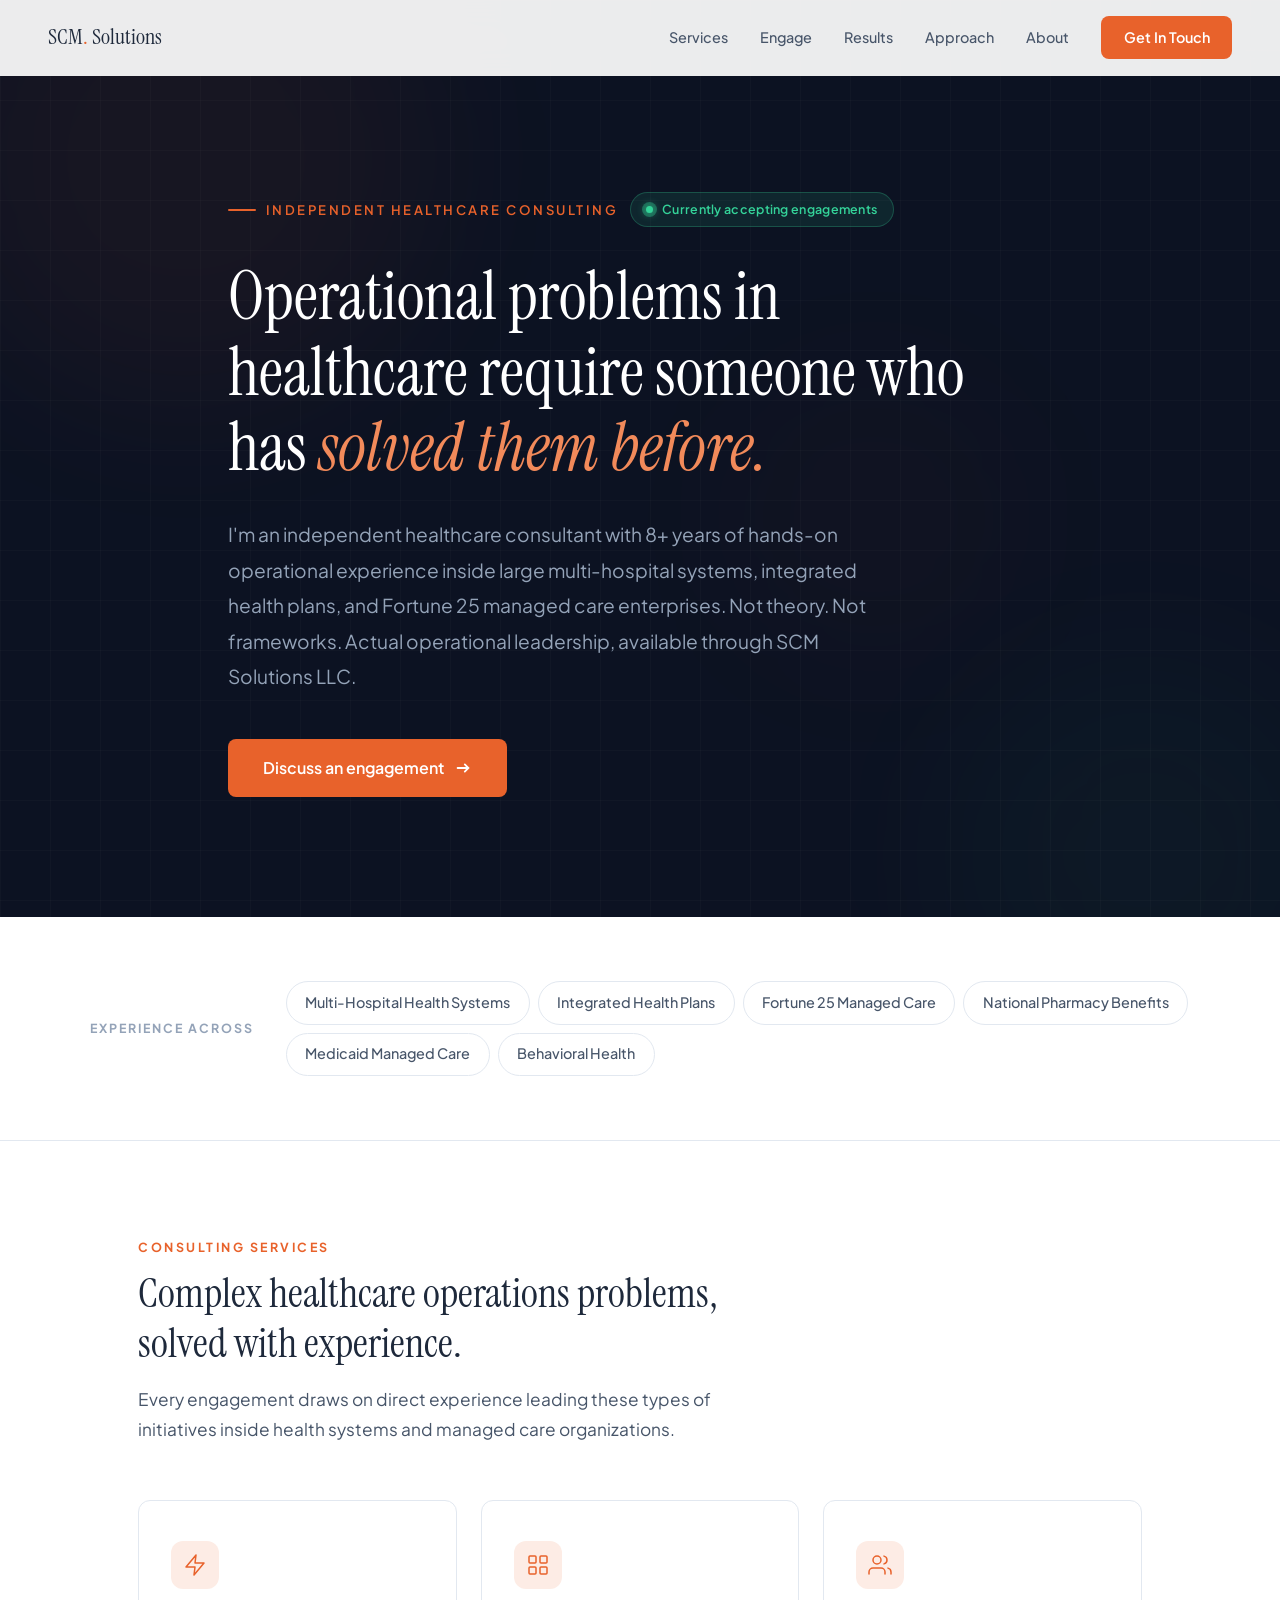
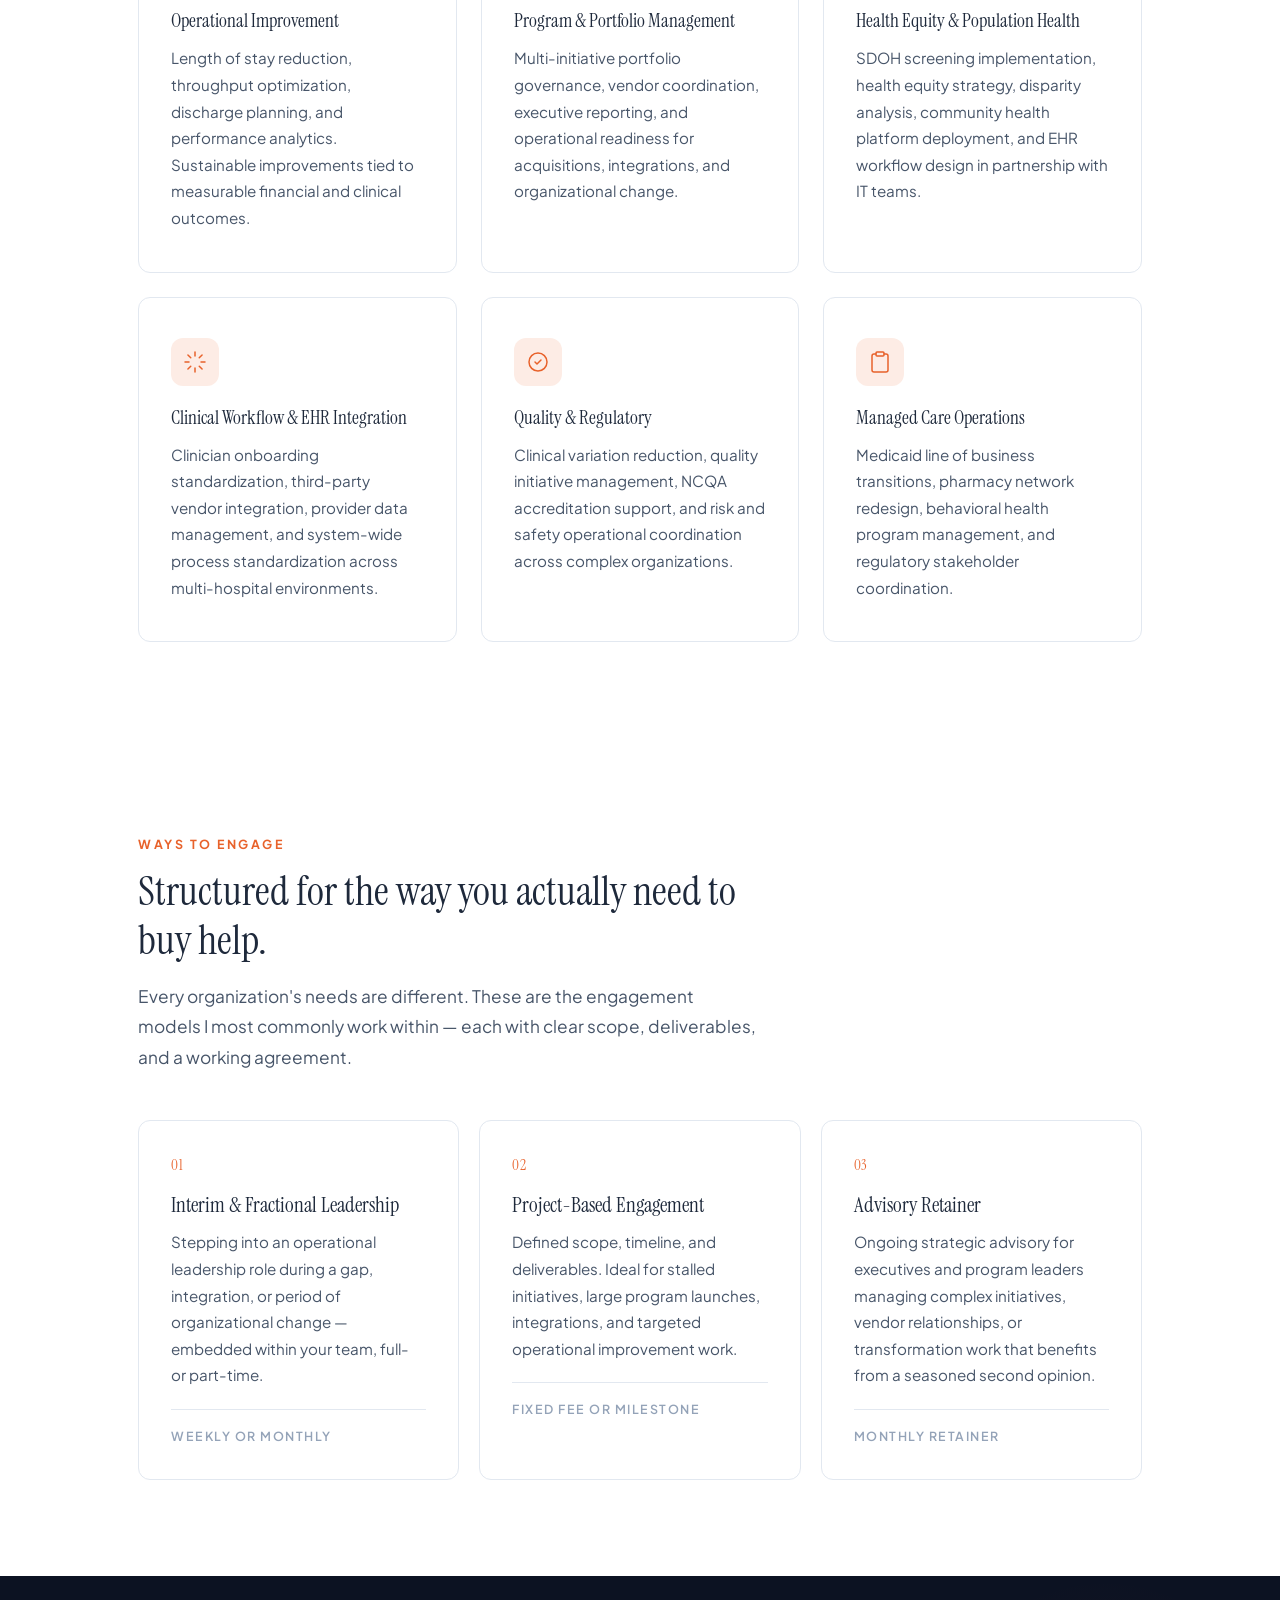
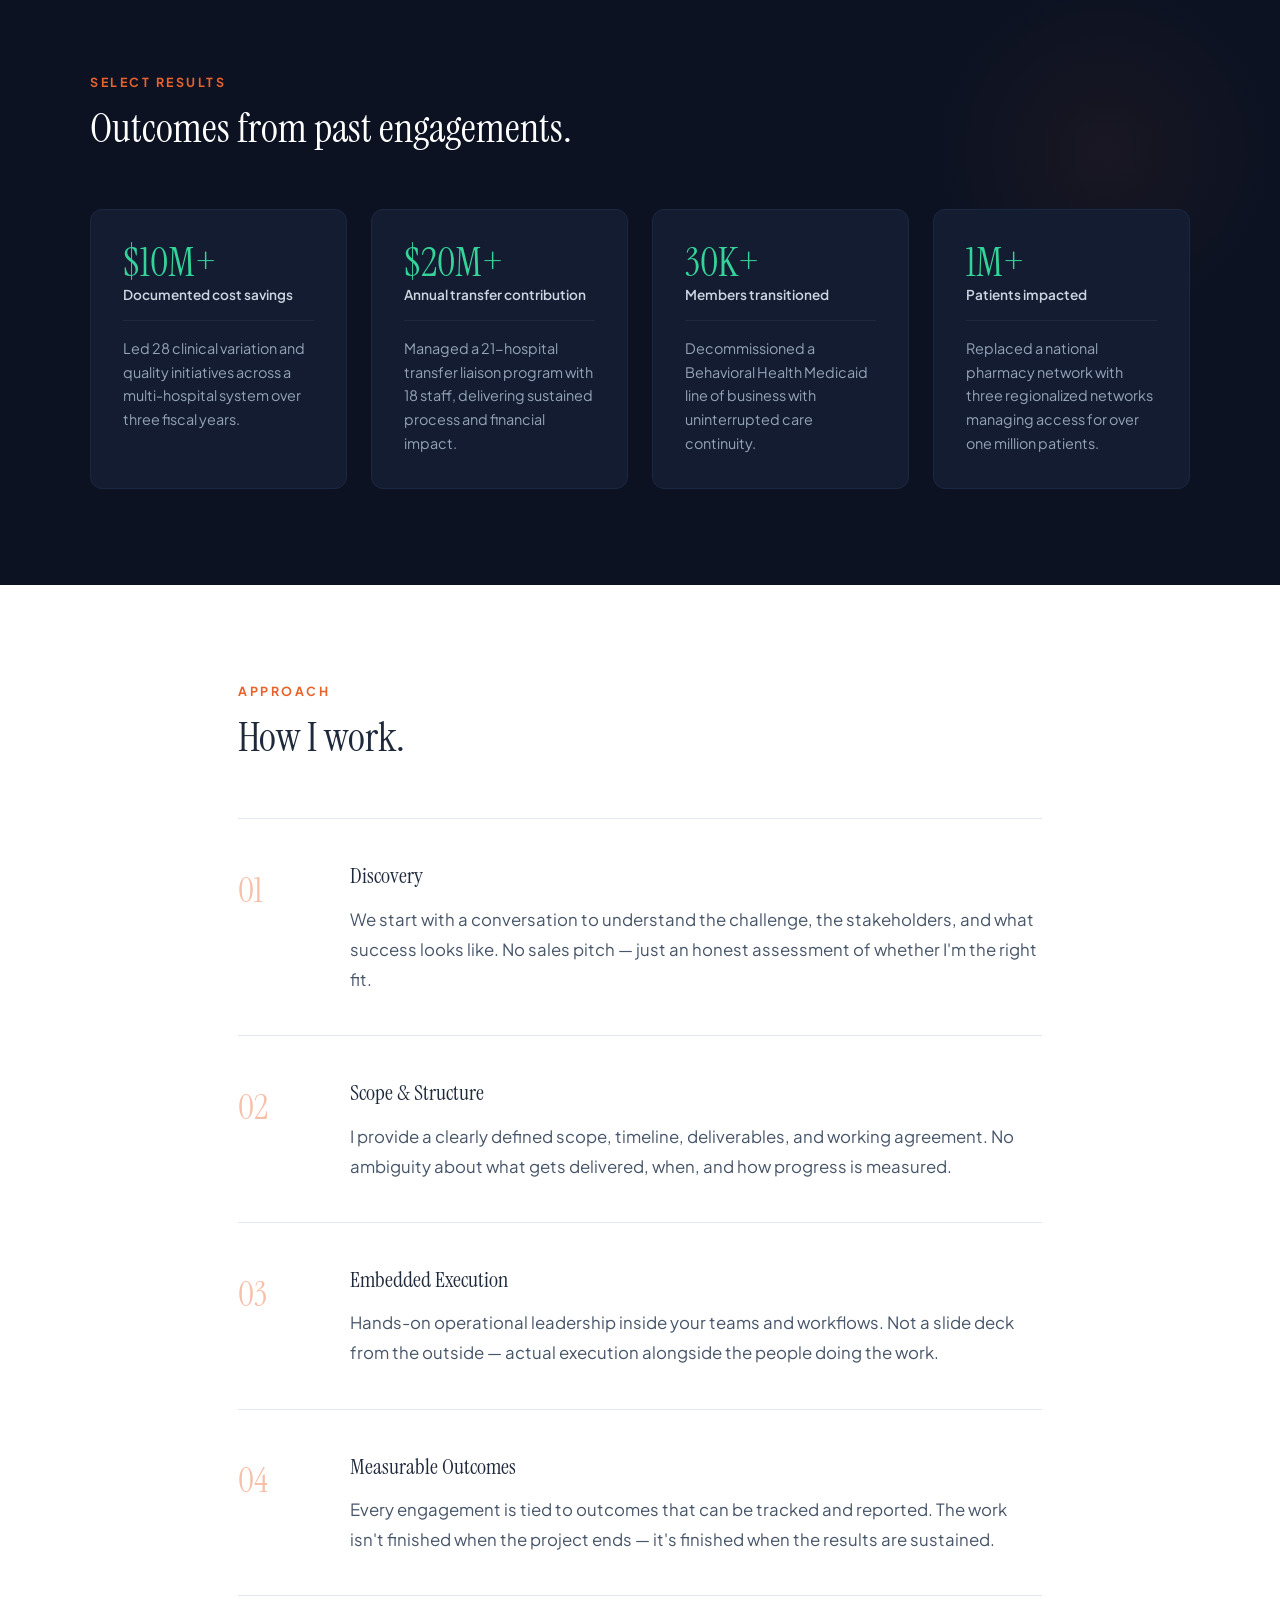
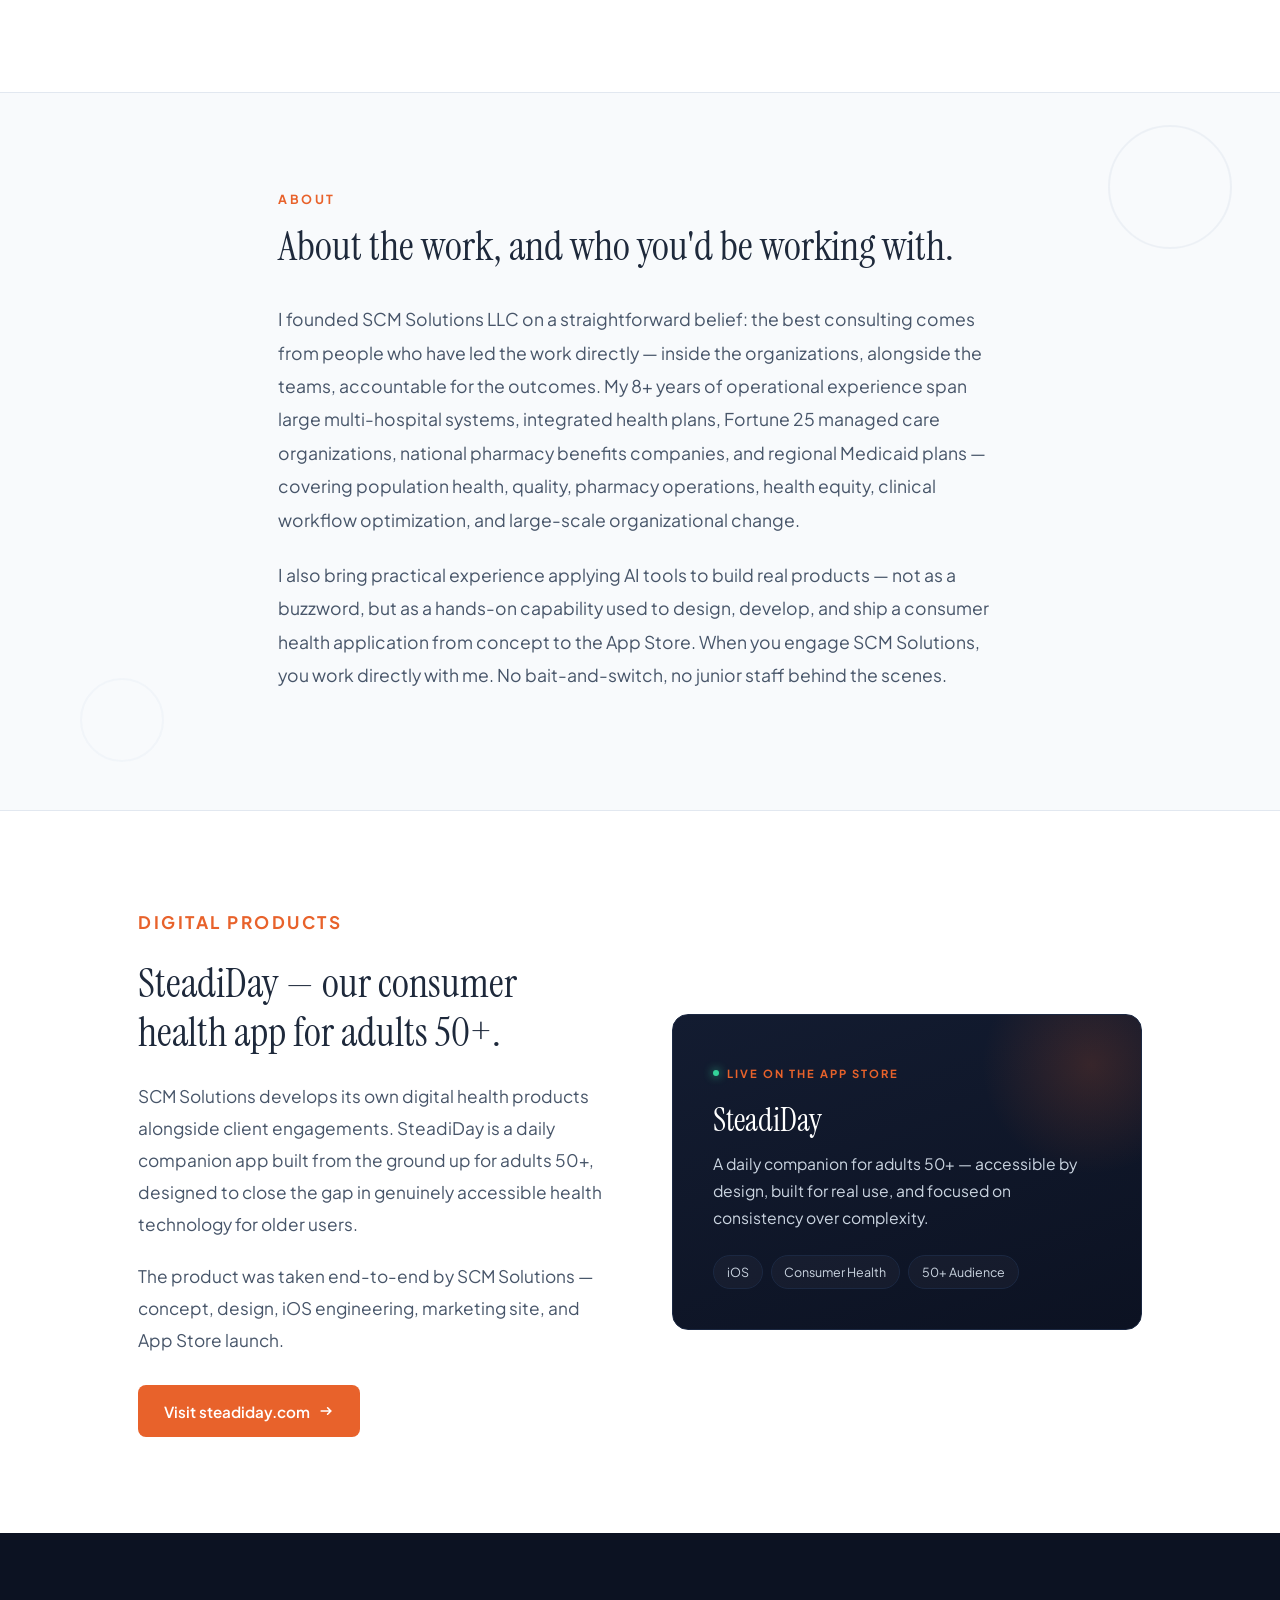
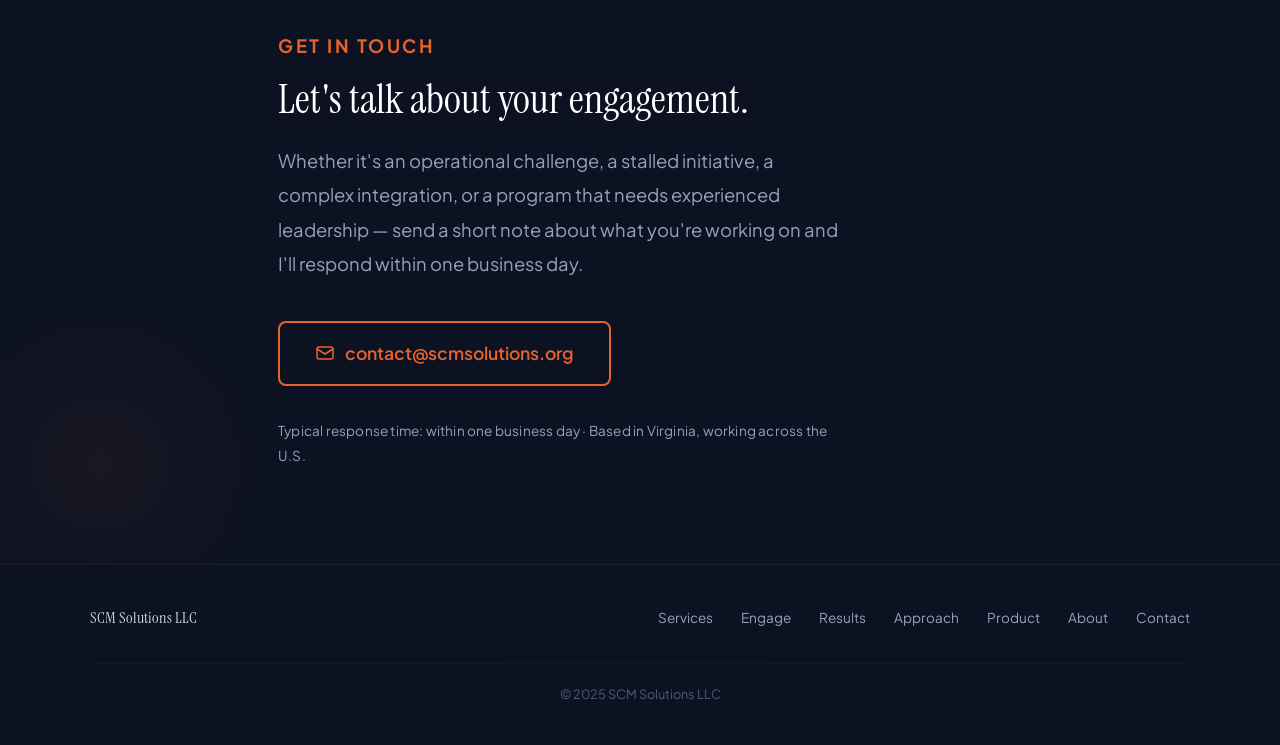
==== commit 65e4b8b4: "Refine site for independent contracting positioning - Hybrid voice: keep SCM Solutions LLC branding," ====
--- a/index.html
+++ b/index.html
@@ -9,15 +9,16 @@
     <meta name="robots" content="index, follow">
     <meta name="author" content="SCM Solutions LLC">
     <link rel="canonical" href="https://scmsolutions.org/">
-    <meta property="og:title" content="SCM Solutions LLC &mdash; Healthcare Consulting">
-    <meta property="og:description" content="Healthcare consulting firm helping health systems and managed care organizations improve operations and drive measurable outcomes.">
+    <link rel="icon" type="image/svg+xml" href="data:image/svg+xml,%3Csvg xmlns='http://www.w3.org/2000/svg' viewBox='0 0 32 32'%3E%3Crect width='32' height='32' rx='7' fill='%230C1222'/%3E%3Ctext x='8' y='23' font-family='Georgia, serif' font-size='19' fill='white'%3ES%3C/text%3E%3Ccircle cx='23' cy='22' r='2.2' fill='%23E8622B'/%3E%3C/svg%3E">
+    <meta property="og:title" content="SCM Solutions LLC &mdash; Independent Healthcare Consulting">
+    <meta property="og:description" content="Independent healthcare consulting for health systems and managed care organizations. Interim leadership, project-based engagements, and advisory retainers backed by 8+ years of operational experience.">
     <meta property="og:type" content="website">
     <meta property="og:url" content="https://scmsolutions.org">
     <meta property="og:site_name" content="SCM Solutions LLC">
     <meta property="og:locale" content="en_US">
     <meta name="twitter:card" content="summary">
-    <meta name="twitter:title" content="SCM Solutions LLC &mdash; Healthcare Consulting">
-    <meta name="twitter:description" content="Healthcare consulting firm. Operational improvement, program management, and quality initiatives for health systems and managed care.">
+    <meta name="twitter:title" content="SCM Solutions LLC &mdash; Independent Healthcare Consulting">
+    <meta name="twitter:description" content="Independent healthcare consulting. Interim leadership, project-based engagements, and advisory retainers for health systems and managed care organizations.">
     <script type="application/ld+json">
     {"@context":"https://schema.org","@type":"ProfessionalService","name":"SCM Solutions LLC","url":"https://scmsolutions.org","description":"Healthcare consulting firm helping health systems, managed care organizations, and healthcare companies improve operations and drive measurable outcomes.","address":{"@type":"PostalAddress","addressRegion":"VA","addressCountry":"US"},"areaServed":{"@type":"Country","name":"United States"},"serviceType":["Healthcare Consulting","Operational Improvement","Program Management","Health Equity Strategy","Clinical Workflow Optimization","Quality Improvement","Population Health Management","Managed Care Operations","EHR Integration Consulting"],"knowsAbout":["Health Systems","Managed Care Organizations","Medicaid","Population Health","Social Determinants of Health","NCQA Accreditation","Epic EHR","AI in Healthcare"]}
     </script>
@@ -66,8 +67,13 @@
         @keyframes float2 { 0%,100% { transform: translate(0,0); } 50% { transform: translate(-25px,15px); } }
         .hero-grid { position: absolute; inset: 0; background-image: linear-gradient(rgba(255,255,255,0.02) 1px, transparent 1px), linear-gradient(90deg, rgba(255,255,255,0.02) 1px, transparent 1px); background-size: 50px 50px; }
         .hero-inner { position: relative; z-index: 2; max-width: 920px; margin: 0 auto; padding: 12rem 3rem 7.5rem; }
-        .hero .tag { display: inline-flex; align-items: center; gap: 0.6rem; font-size: 0.82rem; font-weight: 600; letter-spacing: 2.5px; text-transform: uppercase; color: var(--ember); margin-bottom: 2rem; }
+        .hero .badges { display: flex; flex-wrap: wrap; gap: 0.75rem; align-items: center; margin-bottom: 2rem; }
+        .hero .tag { display: inline-flex; align-items: center; gap: 0.6rem; font-size: 0.82rem; font-weight: 600; letter-spacing: 2.5px; text-transform: uppercase; color: var(--ember); }
         .hero .tag::before { content: ''; width: 28px; height: 2px; background: var(--ember); border-radius: 2px; }
+        .status-pill { display: inline-flex; align-items: center; gap: 0.55rem; padding: 0.4rem 0.95rem; border-radius: 50px; background: rgba(52,211,153,0.1); border: 1px solid rgba(52,211,153,0.25); font-size: 0.78rem; font-weight: 600; color: var(--sage); letter-spacing: 0.3px; }
+        .status-dot { width: 7px; height: 7px; border-radius: 50%; background: var(--sage); box-shadow: 0 0 10px var(--sage); position: relative; }
+        .status-dot::after { content: ''; position: absolute; inset: -4px; border-radius: 50%; background: var(--sage); opacity: 0.35; animation: pulse 2s ease-in-out infinite; }
+        @keyframes pulse { 0%,100% { transform: scale(0.8); opacity: 0.35; } 50% { transform: scale(1.4); opacity: 0; } }
         .hero h1 { font-family: 'Instrument Serif', serif; font-size: clamp(2.8rem, 5.5vw, 4.2rem); font-weight: 400; line-height: 1.12; color: var(--white); margin-bottom: 2rem; max-width: 800px; }
         .hero h1 em { font-style: italic; color: var(--ember-light); }
         .hero .lede { font-size: 1.2rem; line-height: 1.85; font-weight: 400; color: var(--slate-400); max-width: 640px; margin-bottom: 2.75rem; }
@@ -87,8 +93,8 @@
         .trust-inner { max-width: 1100px; margin: 0 auto; display: flex; align-items: center; gap: 2rem; }
         .trust-label { font-size: 0.78rem; font-weight: 700; letter-spacing: 2px; text-transform: uppercase; color: var(--text-light); white-space: nowrap; }
         .trust-items { display: flex; flex-wrap: wrap; gap: 0.5rem; }
-        .trust-pill { padding: 0.55rem 1.15rem; border: 1px solid var(--slate-200); border-radius: 50px; font-size: 0.9rem; color: var(--text-mid); font-weight: 500; background: var(--white); transition: border-color 0.2s, background 0.2s; }
-        .trust-pill:hover { border-color: var(--ember); background: var(--ember-glow); color: var(--ember); }
+        .trust-pill { padding: 0.55rem 1.15rem; border: 1px solid var(--slate-200); border-radius: 50px; font-size: 0.9rem; color: var(--text-mid); font-weight: 500; background: var(--white); transition: border-color 0.2s, color 0.2s; }
+        .trust-pill:hover { border-color: var(--slate-400); color: var(--text); }
 
         /* SERVICES */
         .services { padding: 6rem 3rem; max-width: 1100px; margin: 0 auto; }
@@ -104,6 +110,18 @@
         .svc h3 { font-family: 'Instrument Serif', serif; font-size: 1.2rem; font-weight: 400; margin-bottom: 0.7rem; line-height: 1.3; color: var(--text); }
         .svc p { font-size: 0.95rem; line-height: 1.75; color: var(--text-mid); }
 
+        /* ENGAGE */
+        .engage { padding: 6rem 3rem; max-width: 1100px; margin: 0 auto; }
+        .engage .head { max-width: 620px; margin-bottom: 3rem; }
+        .engage .head p.sub { font-size: 1.08rem; line-height: 1.75; color: var(--text-mid); margin-top: 1rem; }
+        .eng-grid { display: grid; grid-template-columns: repeat(3, 1fr); gap: 1.25rem; }
+        .eng-card { padding: 2rem; border: 1px solid var(--slate-200); border-radius: 12px; background: var(--white); position: relative; transition: all 0.3s; }
+        .eng-card:hover { border-color: var(--slate-300); box-shadow: 0 12px 40px rgba(12,18,34,0.05); transform: translateY(-2px); }
+        .eng-card .eng-num { font-family: 'Instrument Serif', serif; font-size: 0.95rem; color: var(--ember); margin-bottom: 0.9rem; letter-spacing: 0.5px; }
+        .eng-card h3 { font-family: 'Instrument Serif', serif; font-size: 1.3rem; font-weight: 400; margin-bottom: 0.7rem; line-height: 1.25; color: var(--text); }
+        .eng-card p { font-size: 0.95rem; line-height: 1.75; color: var(--text-mid); margin-bottom: 1.25rem; }
+        .eng-card .eng-meta { font-size: 0.78rem; font-weight: 600; letter-spacing: 1.5px; text-transform: uppercase; color: var(--text-light); padding-top: 1rem; border-top: 1px solid var(--slate-200); }
+
         /* RESULTS */
         .results { background: var(--midnight); padding: 6rem 3rem; position: relative; overflow: hidden; }
         .results::before { content: ''; position: absolute; top: 0; right: 0; width: 350px; height: 350px; background: radial-gradient(circle, rgba(232,98,43,0.06) 0%, transparent 70%); border-radius: 50%; }
@@ -116,8 +134,8 @@
         .res-card::after { content: ''; position: absolute; bottom: 0; left: 1.5rem; right: 1.5rem; height: 2px; background: linear-gradient(90deg, var(--sage), transparent); opacity: 0; transition: opacity 0.3s; }
         .res-card:hover { transform: translateY(-3px); border-color: rgba(52,211,153,0.2); }
         .res-card:hover::after { opacity: 1; }
-        .res-card .metric { font-family: 'Instrument Serif', serif; font-size: 2.4rem; font-weight: 400; color: var(--sage); margin-bottom: 0.35rem; line-height: 1; }
-        .res-card .metric-label { font-size: 0.88rem; font-weight: 600; color: var(--slate-300); margin-bottom: 0.65rem; line-height: 1.4; }
+        .res-card .metric { font-family: 'Instrument Serif', serif; font-size: 2.5rem; font-weight: 400; color: var(--sage); line-height: 1; margin-bottom: 0.2rem; }
+        .res-card .metric-label { font-size: 0.85rem; font-weight: 600; color: var(--slate-300); line-height: 1.35; padding-bottom: 1rem; margin-bottom: 1rem; border-bottom: 1px solid rgba(255,255,255,0.05); }
         .res-card p { font-size: 0.9rem; line-height: 1.65; color: var(--slate-400); }
 
         /* PROCESS */
@@ -173,6 +191,7 @@
         .contact .email-line a { display: inline-flex; align-items: center; gap: 0.6rem; padding: 1rem 2.2rem; border: 2px solid var(--ember); border-radius: 8px; color: var(--ember); font-size: 1.1rem; font-weight: 600; text-decoration: none; transition: all 0.25s; }
         .contact .email-line a:hover { background: var(--ember); color: var(--white); transform: translateY(-2px); box-shadow: 0 10px 30px rgba(232,98,43,0.2); }
         .contact .email-line a svg { width: 20px; height: 20px; }
+        .contact .contact-note { margin-top: 2rem; font-size: 0.85rem; color: var(--slate-400); letter-spacing: 0.2px; }
 
         /* FOOTER */
         footer { border-top: 1px solid rgba(255,255,255,0.05); padding: 2.5rem 3rem; background: var(--midnight); }
@@ -193,6 +212,7 @@
         /* RESPONSIVE */
         @media (max-width: 900px) {
             .svc-grid { grid-template-columns: 1fr; }
+            .eng-grid { grid-template-columns: 1fr; }
             .res-grid { grid-template-columns: repeat(2, 1fr); }
             .trust-inner { flex-direction: column; align-items: flex-start; }
             .product-inner { grid-template-columns: 1fr; gap: 2.5rem; }
@@ -204,7 +224,7 @@
             .nav-links.open { display: flex; flex-direction: column; position: absolute; top: 100%; left: 0; width: 100%; background: rgba(255,255,255,0.98); backdrop-filter: blur(12px); padding: 1.25rem 1.5rem; gap: 1rem; border-bottom: 1px solid var(--slate-200); }
             .hamburger { display: block; }
             .hero-inner { padding: 9rem 1.5rem 5rem; }
-            .trust, .services, .process, .about, .contact { padding-left: 1.5rem; padding-right: 1.5rem; }
+            .trust, .services, .engage, .process, .about, .contact { padding-left: 1.5rem; padding-right: 1.5rem; }
             .results, .product { padding-left: 1.5rem; padding-right: 1.5rem; }
             .product-card { padding: 2rem 1.5rem; }
             .product-card h3 { font-size: 1.7rem; }
@@ -221,9 +241,9 @@
     <a href="#" class="logo">SCM<b>.</b> Solutions</a>
     <div class="nav-links" id="nl">
         <a href="#services">Services</a>
+        <a href="#engage">Engage</a>
         <a href="#results">Results</a>
         <a href="#process">Approach</a>
-        <a href="#product">Product</a>
         <a href="#about">About</a>
         <a href="#contact" class="nav-cta">Get In Touch</a>
     </div>
@@ -239,11 +259,14 @@
     </div>
     <div class="hero-grid"></div>
     <div class="hero-inner">
-        <div class="tag fi">Healthcare Consulting</div>
+        <div class="badges fi">
+            <span class="tag">Independent Healthcare Consulting</span>
+            <span class="status-pill"><span class="status-dot"></span>Currently accepting engagements</span>
+        </div>
         <h1 class="fi fi-d1">Operational problems in healthcare require someone who has <em>solved them before.</em></h1>
-        <p class="lede fi fi-d2">SCM Solutions is a healthcare consulting firm built on 8+ years of hands-on experience inside large multi-hospital systems, integrated health plans, and Fortune 25 managed care enterprises. Not theory. Not frameworks. Actual operational leadership.</p>
+        <p class="lede fi fi-d2">I'm an independent healthcare consultant with 8+ years of hands-on operational experience inside large multi-hospital systems, integrated health plans, and Fortune 25 managed care enterprises. Not theory. Not frameworks. Actual operational leadership, available through SCM Solutions LLC.</p>
         <a href="#contact" class="hero-cta fi fi-d3">
-            Start a conversation
+            Discuss an engagement
             <svg viewBox="0 0 20 20" fill="none" stroke="currentColor" stroke-width="2" stroke-linecap="round"><path d="M4 10h12M12 6l4 4-4 4"/></svg>
         </a>
     </div>
@@ -305,33 +328,62 @@
     </div>
 </section>
 
+<!-- ENGAGE -->
+<section class="engage" id="engage">
+    <div class="head fi">
+        <p class="stag ember">Ways to Engage</p>
+        <h2 class="sh">Structured for the way you actually need to buy help.</h2>
+        <p class="sub">Every organization's needs are different. These are the engagement models I most commonly work within &mdash; each with clear scope, deliverables, and a working agreement.</p>
+    </div>
+    <div class="eng-grid">
+        <div class="eng-card fi">
+            <div class="eng-num">01</div>
+            <h3>Interim &amp; Fractional Leadership</h3>
+            <p>Stepping into an operational leadership role during a gap, integration, or period of organizational change &mdash; embedded within your team, full- or part-time.</p>
+            <div class="eng-meta">Weekly or Monthly</div>
+        </div>
+        <div class="eng-card fi fi-d1">
+            <div class="eng-num">02</div>
+            <h3>Project-Based Engagement</h3>
+            <p>Defined scope, timeline, and deliverables. Ideal for stalled initiatives, large program launches, integrations, and targeted operational improvement work.</p>
+            <div class="eng-meta">Fixed Fee or Milestone</div>
+        </div>
+        <div class="eng-card fi fi-d2">
+            <div class="eng-num">03</div>
+            <h3>Advisory Retainer</h3>
+            <p>Ongoing strategic advisory for executives and program leaders managing complex initiatives, vendor relationships, or transformation work that benefits from a seasoned second opinion.</p>
+            <div class="eng-meta">Monthly Retainer</div>
+        </div>
+    </div>
+</section>
+
 <!-- RESULTS -->
 <section class="results" id="results">
     <div class="results-inner">
         <div class="head fi">
             <p class="stag">Select Results</p>
-            <h2 class="sh">Real outcomes from real engagements.</h2>
+            <h2 class="sh">Outcomes from past engagements.</h2>
         </div>
         <div class="res-grid">
             <div class="res-card fi">
                 <div class="metric">$10M+</div>
                 <div class="metric-label">Documented cost savings</div>
-                <p>28 clinical variation and quality initiatives managed across a multi-hospital system over three fiscal years.</p>
+                <p>Led 28 clinical variation and quality initiatives across a multi-hospital system over three fiscal years.</p>
             </div>
             <div class="res-card fi fi-d1">
                 <div class="metric">$20M+</div>
                 <div class="metric-label">Annual transfer contribution</div>
-                <p>21-hospital transfer liaison program with 18 staff, delivering sustained process improvement and financial impact.</p>
+                <p>Managed a 21-hospital transfer liaison program with 18 staff, delivering sustained process and financial impact.</p>
             </div>
             <div class="res-card fi fi-d2">
                 <div class="metric">30K+</div>
                 <div class="metric-label">Members transitioned</div>
-                <p>Behavioral Health Medicaid line of business decommissioned with uninterrupted care continuity.</p>
+                <p>Decommissioned a Behavioral Health Medicaid line of business with uninterrupted care continuity.</p>
             </div>
             <div class="res-card fi fi-d3">
                 <div class="metric">1M+</div>
                 <div class="metric-label">Patients impacted</div>
-                <p>National pharmacy network replaced with three regionalized networks managing access for over one million patients.</p>
+                <p>Replaced a national pharmacy network with three regionalized networks managing access for over one million patients.</p>
             </div>
         </div>
     </div>
@@ -341,28 +393,28 @@
 <section class="process" id="process">
     <div class="head fi">
         <p class="stag ember">Approach</p>
-        <h2 class="sh">How engagements work.</h2>
+        <h2 class="sh">How I work.</h2>
     </div>
     <div class="steps">
         <div class="step fi">
             <div class="step-num">01</div>
             <div>
                 <h3>Discovery</h3>
-                <p>An initial conversation to understand the challenge, the stakeholders, and what success looks like. No sales pitch &mdash; just an honest assessment of fit.</p>
+                <p>We start with a conversation to understand the challenge, the stakeholders, and what success looks like. No sales pitch &mdash; just an honest assessment of whether I'm the right fit.</p>
             </div>
         </div>
         <div class="step fi">
             <div class="step-num">02</div>
             <div>
                 <h3>Scope &amp; Structure</h3>
-                <p>A clearly defined engagement scope, timeline, deliverables, and working agreement. No ambiguity about what gets delivered, when, and how progress is measured.</p>
+                <p>I provide a clearly defined scope, timeline, deliverables, and working agreement. No ambiguity about what gets delivered, when, and how progress is measured.</p>
             </div>
         </div>
         <div class="step fi">
             <div class="step-num">03</div>
             <div>
                 <h3>Embedded Execution</h3>
-                <p>Hands-on operational leadership within your teams and workflows. Not a slide deck from the outside &mdash; actual execution alongside the people doing the work.</p>
+                <p>Hands-on operational leadership inside your teams and workflows. Not a slide deck from the outside &mdash; actual execution alongside the people doing the work.</p>
             </div>
         </div>
         <div class="step fi">
@@ -380,12 +432,11 @@
     <section class="about">
         <div class="fi">
             <p class="stag ember">About</p>
-            <h2 class="sh">The firm behind the work.</h2>
+            <h2 class="sh">About the work, and who you'd be working with.</h2>
         </div>
         <div class="about-body fi">
-            <p>SCM Solutions LLC is a healthcare consulting firm founded on the belief that the best consulting comes from people who have led the work directly &mdash; inside the organizations, alongside the teams, accountable for the outcomes.</p>
-            <p>The firm draws on 8+ years of experience across large multi-hospital health systems, integrated health plans, Fortune 25 managed care organizations, national pharmacy benefits companies, and regional Medicaid plans. That experience spans population health, quality, pharmacy operations, health equity, clinical workflow optimization, and large-scale organizational change.</p>
-            <p>SCM Solutions also brings practical experience applying AI tools to build real products &mdash; not as a buzzword, but as a hands-on capability used to design, develop, and ship a consumer health application from concept to the App Store.</p>
+            <p>I founded SCM Solutions LLC on a straightforward belief: the best consulting comes from people who have led the work directly &mdash; inside the organizations, alongside the teams, accountable for the outcomes. My 8+ years of operational experience span large multi-hospital systems, integrated health plans, Fortune 25 managed care organizations, national pharmacy benefits companies, and regional Medicaid plans &mdash; covering population health, quality, pharmacy operations, health equity, clinical workflow optimization, and large-scale organizational change.</p>
+            <p>I also bring practical experience applying AI tools to build real products &mdash; not as a buzzword, but as a hands-on capability used to design, develop, and ship a consumer health application from concept to the App Store. When you engage SCM Solutions, you work directly with me. No bait-and-switch, no junior staff behind the scenes.</p>
         </div>
     </section>
 </div>
@@ -423,14 +474,15 @@
     <section class="contact">
         <div class="fi">
             <p class="stag">Get In Touch</p>
-            <h2 class="sh">Ready to talk about your project?</h2>
-            <p>Whether it's an operational challenge, a stalled initiative, a complex integration, or a program that needs experienced leadership &mdash; reach out for an initial conversation. No commitment, no sales pitch.</p>
+            <h2 class="sh">Let's talk about your engagement.</h2>
+            <p>Whether it's an operational challenge, a stalled initiative, a complex integration, or a program that needs experienced leadership &mdash; send a short note about what you're working on and I'll respond within one business day.</p>
             <div class="email-line">
-                <a href="mailto&#58;contact&#64;scmsolutions&#46;org">
+                <a href="mailto&#58;contact&#64;scmsolutions&#46;org?subject=Engagement%20Inquiry">
                     <svg viewBox="0 0 20 20" fill="none" stroke="currentColor" stroke-width="1.5" stroke-linecap="round"><rect x="2" y="4" width="16" height="12" rx="2"/><path d="M2 6l8 5 8-5"/></svg>
                     contact&#64;scmsolutions&#46;org
                 </a>
             </div>
+            <p class="contact-note">Typical response time: within one business day &middot; Based in Virginia, working across the U.S.</p>
         </div>
     </section>
 </div>
@@ -440,6 +492,7 @@
         <div class="foot-name">SCM Solutions LLC</div>
         <div class="foot-links">
             <a href="#services">Services</a>
+            <a href="#engage">Engage</a>
             <a href="#results">Results</a>
             <a href="#process">Approach</a>
             <a href="#product">Product</a>
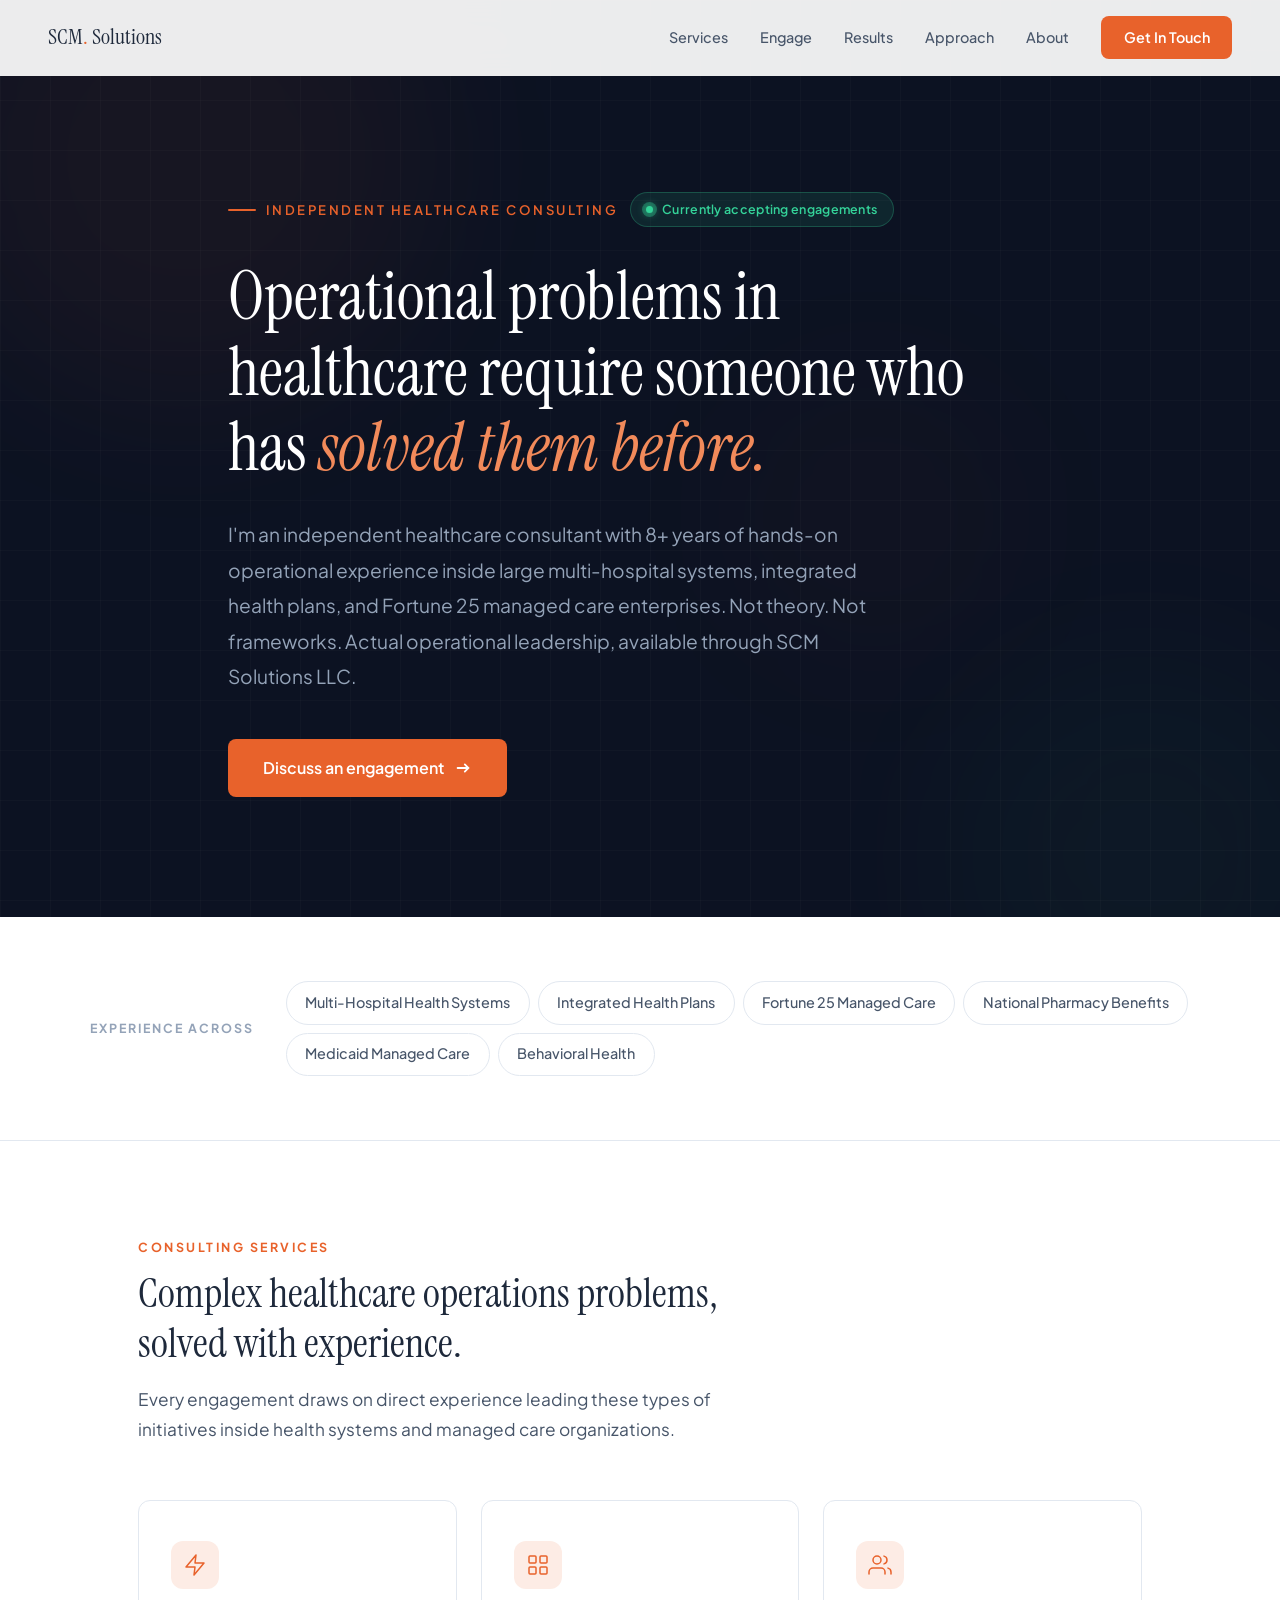
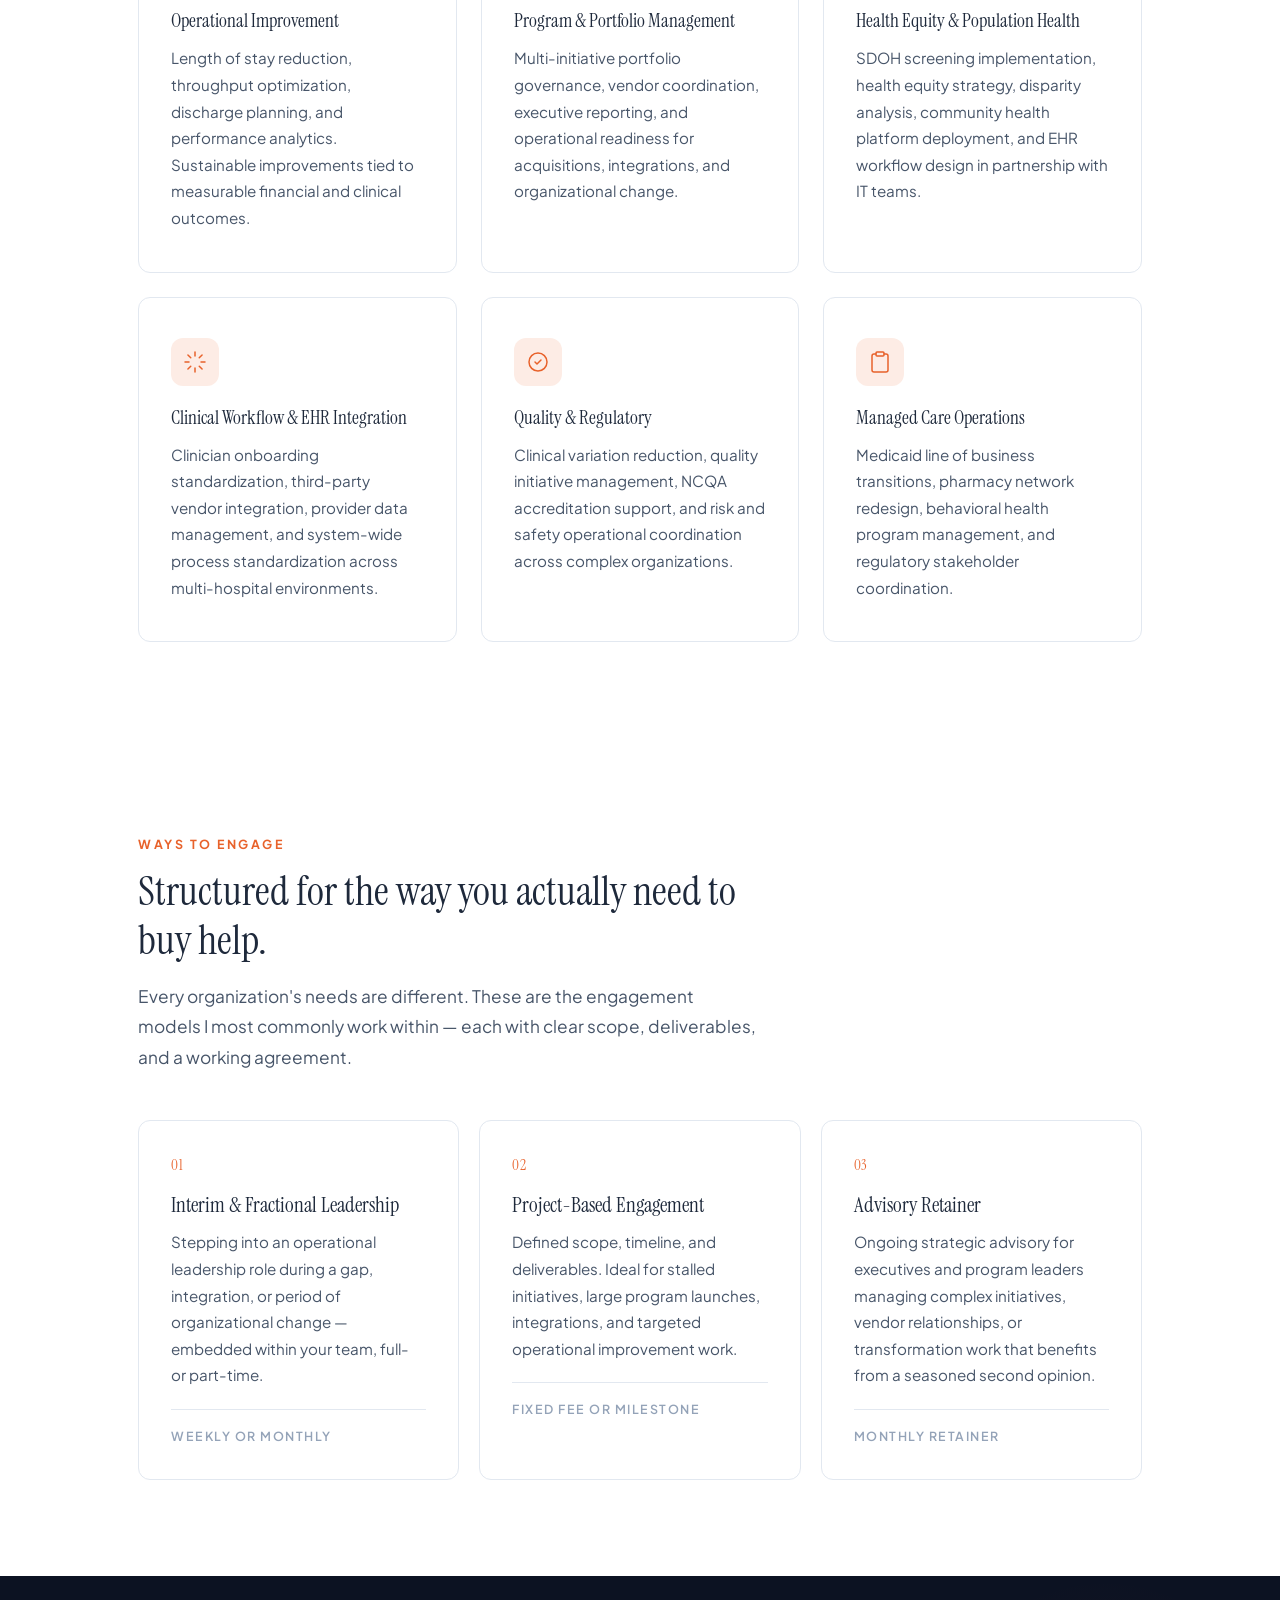
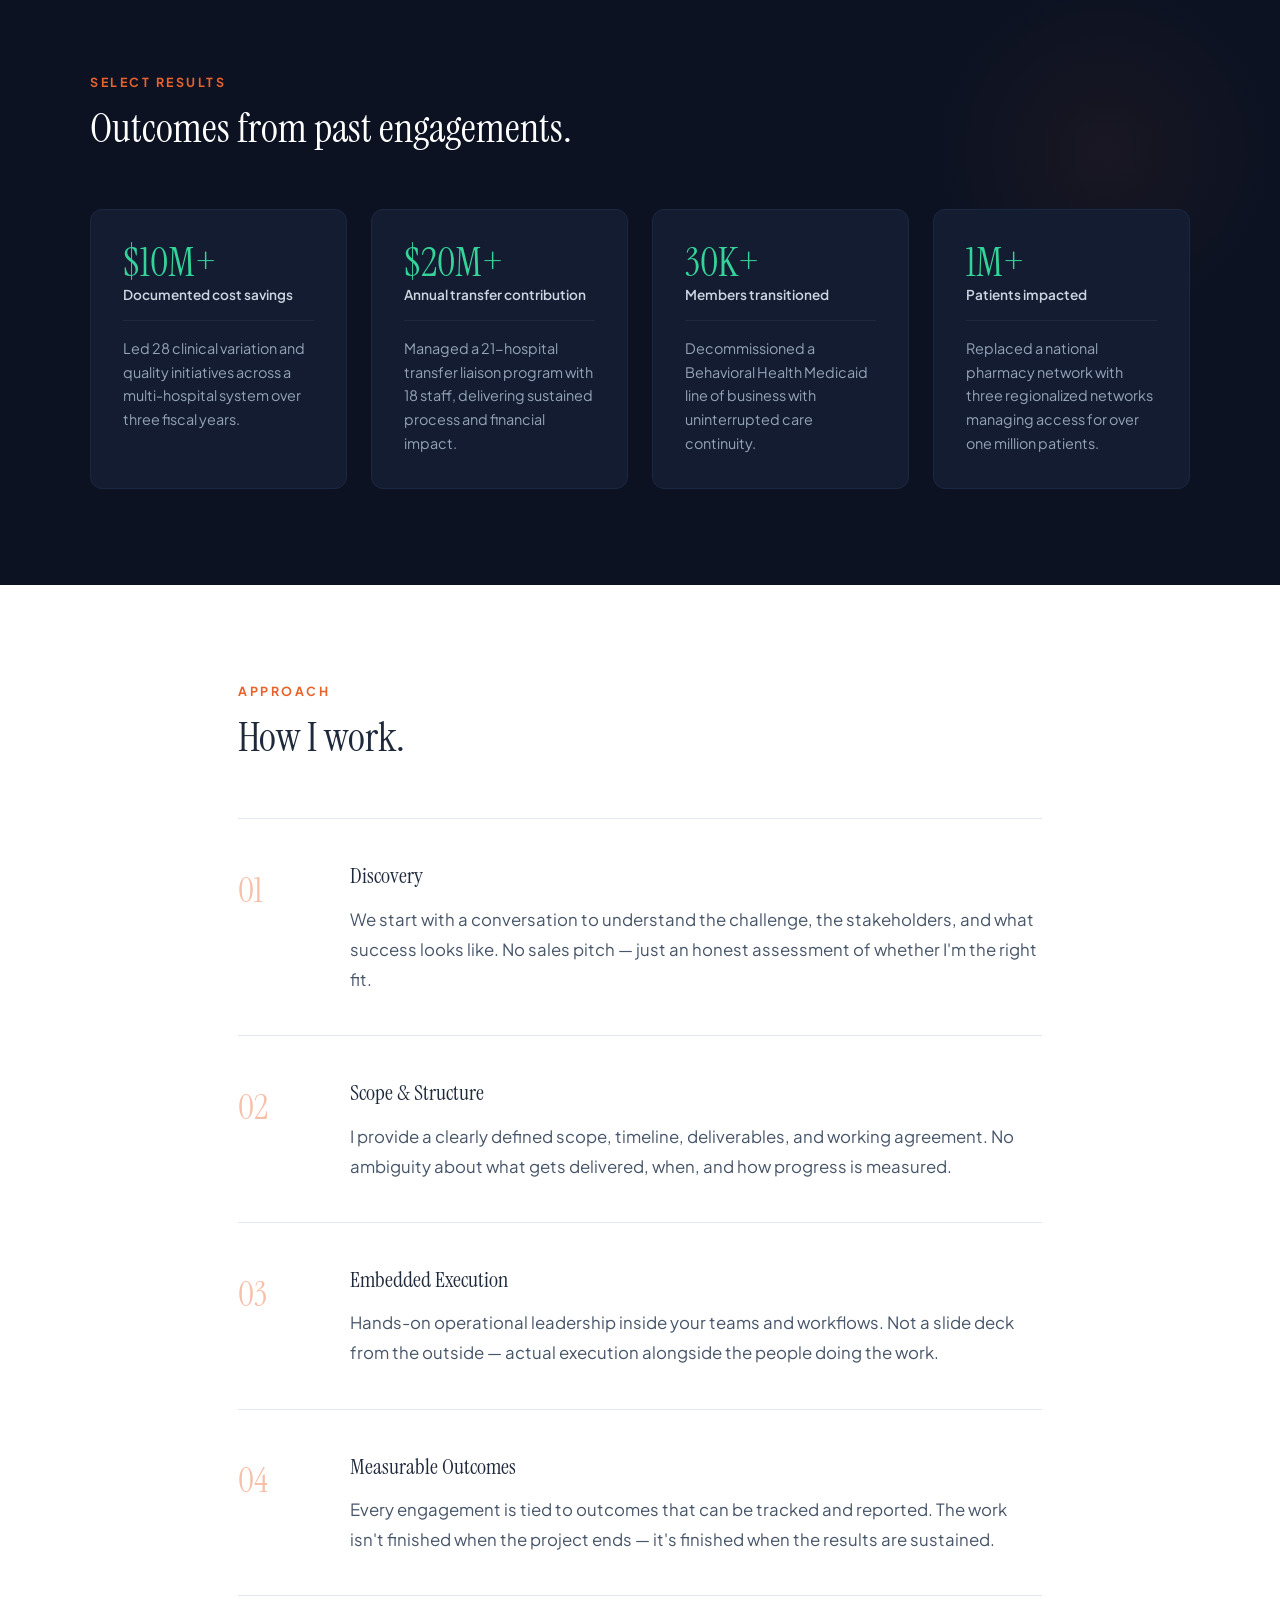
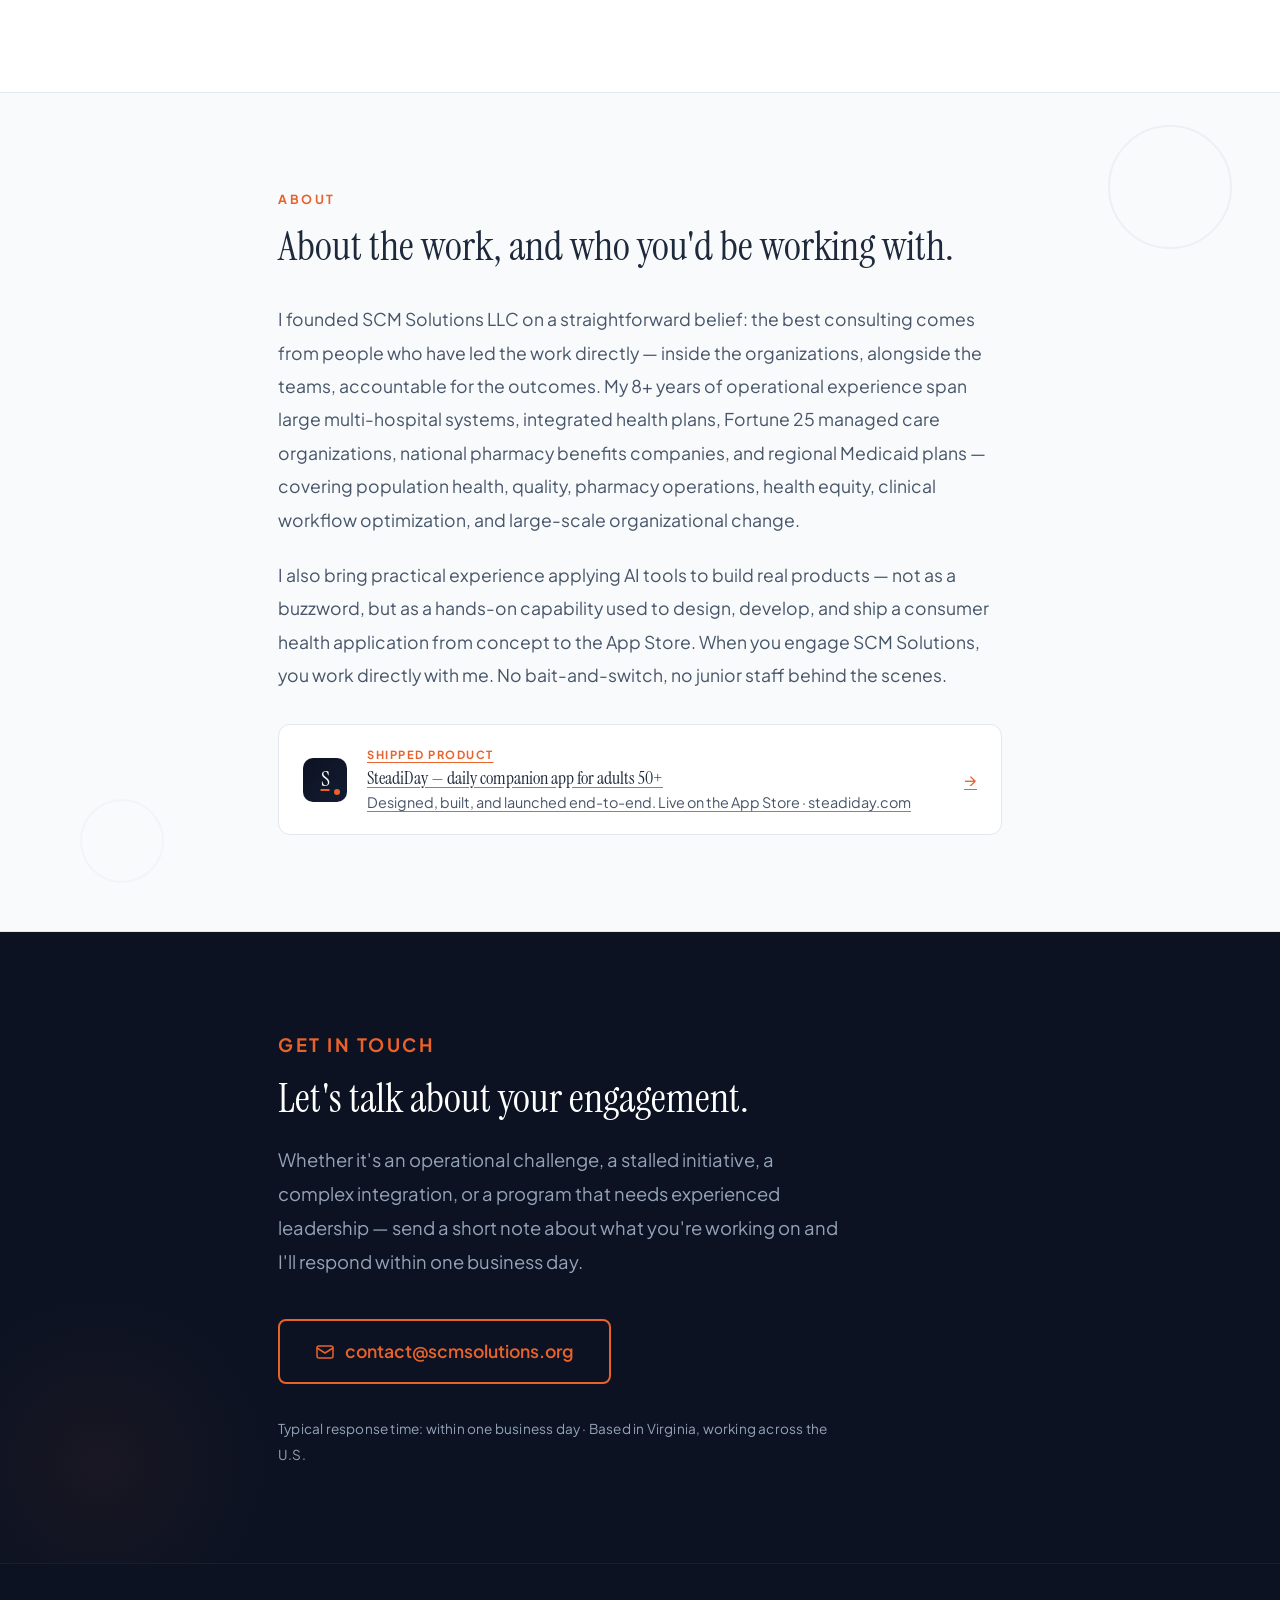
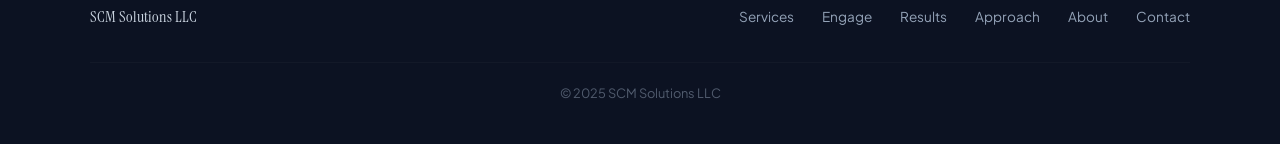
==== commit e9fd2d55: "Collapse dedicated product section into compact mention inside About Replace the full-width SteadiDa" ====
--- a/index.html
+++ b/index.html
@@ -149,27 +149,17 @@
         .step h3 { font-family: 'Instrument Serif', serif; font-size: 1.35rem; font-weight: 400; color: var(--text); margin-bottom: 0.6rem; }
         .step p { font-size: 1.05rem; line-height: 1.8; color: var(--text-mid); }
 
-        /* PRODUCT */
-        .product { padding: 6rem 3rem; max-width: 1100px; margin: 0 auto; }
-        .product-inner { display: grid; grid-template-columns: 1fr 1fr; gap: 4rem; align-items: center; }
-        .product-copy .sh { margin-bottom: 1.5rem; }
-        .product-copy p { font-size: 1.08rem; line-height: 1.85; color: var(--text-mid); margin-bottom: 1.25rem; }
-        .product-links { display: flex; flex-wrap: wrap; gap: 0.75rem; margin-top: 1.75rem; }
-        .product-link { display: inline-flex; align-items: center; gap: 0.55rem; padding: 0.85rem 1.6rem; border-radius: 8px; font-size: 0.95rem; font-weight: 600; text-decoration: none; transition: all 0.25s; }
-        .product-link.primary { background: var(--ember); color: var(--white); }
-        .product-link.primary:hover { background: var(--ember-hover); transform: translateY(-2px); box-shadow: 0 10px 30px rgba(232,98,43,0.22); }
-        .product-link.secondary { border: 1px solid var(--slate-200); color: var(--text); background: var(--white); }
-        .product-link.secondary:hover { border-color: var(--ember); color: var(--ember); }
-        .product-link svg { width: 16px; height: 16px; transition: transform 0.2s; }
-        .product-link:hover svg { transform: translateX(3px); }
-        .product-card { background: linear-gradient(160deg, var(--navy) 0%, var(--midnight) 100%); border-radius: 16px; padding: 2.5rem; border: 1px solid var(--navy-light); position: relative; overflow: hidden; }
-        .product-card::before { content: ''; position: absolute; top: -60px; right: -60px; width: 220px; height: 220px; background: radial-gradient(circle, rgba(232,98,43,0.18) 0%, transparent 70%); border-radius: 50%; }
-        .product-card-tag { position: relative; display: inline-flex; align-items: center; gap: 0.5rem; font-size: 0.7rem; font-weight: 700; letter-spacing: 2px; text-transform: uppercase; color: var(--ember); margin-bottom: 1.25rem; }
-        .product-card-tag::before { content: ''; width: 6px; height: 6px; border-radius: 50%; background: var(--sage); box-shadow: 0 0 10px var(--sage); }
-        .product-card h3 { position: relative; font-family: 'Instrument Serif', serif; font-size: 2rem; font-weight: 400; color: var(--white); line-height: 1.15; margin-bottom: 0.75rem; }
-        .product-card p { position: relative; font-size: 0.98rem; line-height: 1.7; color: var(--slate-300); margin-bottom: 1.5rem; }
-        .product-card .meta { position: relative; display: flex; flex-wrap: wrap; gap: 0.5rem; }
-        .product-card .meta span { font-size: 0.78rem; padding: 0.35rem 0.8rem; border: 1px solid var(--navy-light); border-radius: 50px; color: var(--slate-300); background: rgba(255,255,255,0.03); }
+        /* PRODUCT MENTION (compact) */
+        .product-inline { display: flex; align-items: center; gap: 1.25rem; padding: 1.25rem 1.5rem; margin-top: 2rem; background: var(--white); border: 1px solid var(--slate-200); border-radius: 12px; text-decoration: none; transition: all 0.25s; }
+        .product-inline:hover { border-color: var(--slate-300); transform: translateY(-2px); box-shadow: 0 10px 30px rgba(12,18,34,0.06); }
+        .product-inline-mark { flex-shrink: 0; width: 44px; height: 44px; border-radius: 10px; background: linear-gradient(135deg, var(--midnight), var(--navy)); display: flex; align-items: center; justify-content: center; color: var(--white); font-family: 'Instrument Serif', serif; font-size: 1.4rem; font-weight: 400; position: relative; }
+        .product-inline-mark::after { content: ''; position: absolute; bottom: 7px; right: 7px; width: 6px; height: 6px; border-radius: 50%; background: var(--ember); }
+        .product-inline-body { flex: 1; min-width: 0; }
+        .product-inline-label { font-size: 0.7rem; font-weight: 700; letter-spacing: 1.5px; text-transform: uppercase; color: var(--ember); margin-bottom: 0.2rem; }
+        .product-inline-title { font-family: 'Instrument Serif', serif; font-size: 1.15rem; color: var(--text); line-height: 1.25; margin-bottom: 0.15rem; }
+        .product-inline-desc { font-size: 0.9rem; color: var(--text-mid); line-height: 1.5; }
+        .product-inline-arrow { flex-shrink: 0; color: var(--ember); font-size: 1.1rem; transition: transform 0.2s; }
+        .product-inline:hover .product-inline-arrow { transform: translateX(4px); }
 
         /* ABOUT */
         .about-band { background: var(--slate-50); border-top: 1px solid var(--slate-200); border-bottom: 1px solid var(--slate-200); position: relative; }
@@ -215,7 +205,6 @@
             .eng-grid { grid-template-columns: 1fr; }
             .res-grid { grid-template-columns: repeat(2, 1fr); }
             .trust-inner { flex-direction: column; align-items: flex-start; }
-            .product-inner { grid-template-columns: 1fr; gap: 2.5rem; }
         }
         @media (max-width: 600px) {
             body { font-size: 16px; }
@@ -225,9 +214,9 @@
             .hamburger { display: block; }
             .hero-inner { padding: 9rem 1.5rem 5rem; }
             .trust, .services, .engage, .process, .about, .contact { padding-left: 1.5rem; padding-right: 1.5rem; }
-            .results, .product { padding-left: 1.5rem; padding-right: 1.5rem; }
-            .product-card { padding: 2rem 1.5rem; }
-            .product-card h3 { font-size: 1.7rem; }
+            .results { padding-left: 1.5rem; padding-right: 1.5rem; }
+            .product-inline { flex-direction: column; align-items: flex-start; gap: 1rem; }
+            .product-inline-arrow { display: none; }
             .res-grid { grid-template-columns: 1fr; }
             .foot-inner { flex-direction: column; text-align: center; }
             .foot-links { justify-content: center; flex-wrap: wrap; }
@@ -437,37 +426,18 @@
         <div class="about-body fi">
             <p>I founded SCM Solutions LLC on a straightforward belief: the best consulting comes from people who have led the work directly &mdash; inside the organizations, alongside the teams, accountable for the outcomes. My 8+ years of operational experience span large multi-hospital systems, integrated health plans, Fortune 25 managed care organizations, national pharmacy benefits companies, and regional Medicaid plans &mdash; covering population health, quality, pharmacy operations, health equity, clinical workflow optimization, and large-scale organizational change.</p>
             <p>I also bring practical experience applying AI tools to build real products &mdash; not as a buzzword, but as a hands-on capability used to design, develop, and ship a consumer health application from concept to the App Store. When you engage SCM Solutions, you work directly with me. No bait-and-switch, no junior staff behind the scenes.</p>
+            <a href="https://www.steadiday.com" target="_blank" rel="noopener" class="product-inline">
+                <div class="product-inline-mark">S</div>
+                <div class="product-inline-body">
+                    <div class="product-inline-label">Shipped Product</div>
+                    <div class="product-inline-title">SteadiDay &mdash; daily companion app for adults 50+</div>
+                    <div class="product-inline-desc">Designed, built, and launched end-to-end. Live on the App Store &middot; steadiday.com</div>
+                </div>
+                <div class="product-inline-arrow">&rarr;</div>
+            </a>
         </div>
     </section>
 </div>
-
-<!-- PRODUCT -->
-<section class="product" id="product">
-    <div class="product-inner">
-        <div class="product-copy fi">
-            <p class="stag ember">Digital Products</p>
-            <h2 class="sh">SteadiDay &mdash; our consumer health app for adults 50+.</h2>
-            <p>SCM Solutions develops its own digital health products alongside client engagements. SteadiDay is a daily companion app built from the ground up for adults 50+, designed to close the gap in genuinely accessible health technology for older users.</p>
-            <p>The product was taken end-to-end by SCM Solutions &mdash; concept, design, iOS engineering, marketing site, and App Store launch.</p>
-            <div class="product-links">
-                <a href="https://www.steadiday.com" target="_blank" rel="noopener" class="product-link primary">
-                    Visit steadiday.com
-                    <svg viewBox="0 0 20 20" fill="none" stroke="currentColor" stroke-width="2" stroke-linecap="round"><path d="M4 10h12M12 6l4 4-4 4"/></svg>
-                </a>
-            </div>
-        </div>
-        <div class="product-card fi fi-d1">
-            <div class="product-card-tag">Live on the App Store</div>
-            <h3>SteadiDay</h3>
-            <p>A daily companion for adults 50+ &mdash; accessible by design, built for real use, and focused on consistency over complexity.</p>
-            <div class="meta">
-                <span>iOS</span>
-                <span>Consumer Health</span>
-                <span>50+ Audience</span>
-            </div>
-        </div>
-    </div>
-</section>
 
 <!-- CONTACT -->
 <div class="contact-band" id="contact">
@@ -495,7 +465,6 @@
             <a href="#engage">Engage</a>
             <a href="#results">Results</a>
             <a href="#process">Approach</a>
-            <a href="#product">Product</a>
             <a href="#about">About</a>
             <a href="#contact">Contact</a>
         </div>
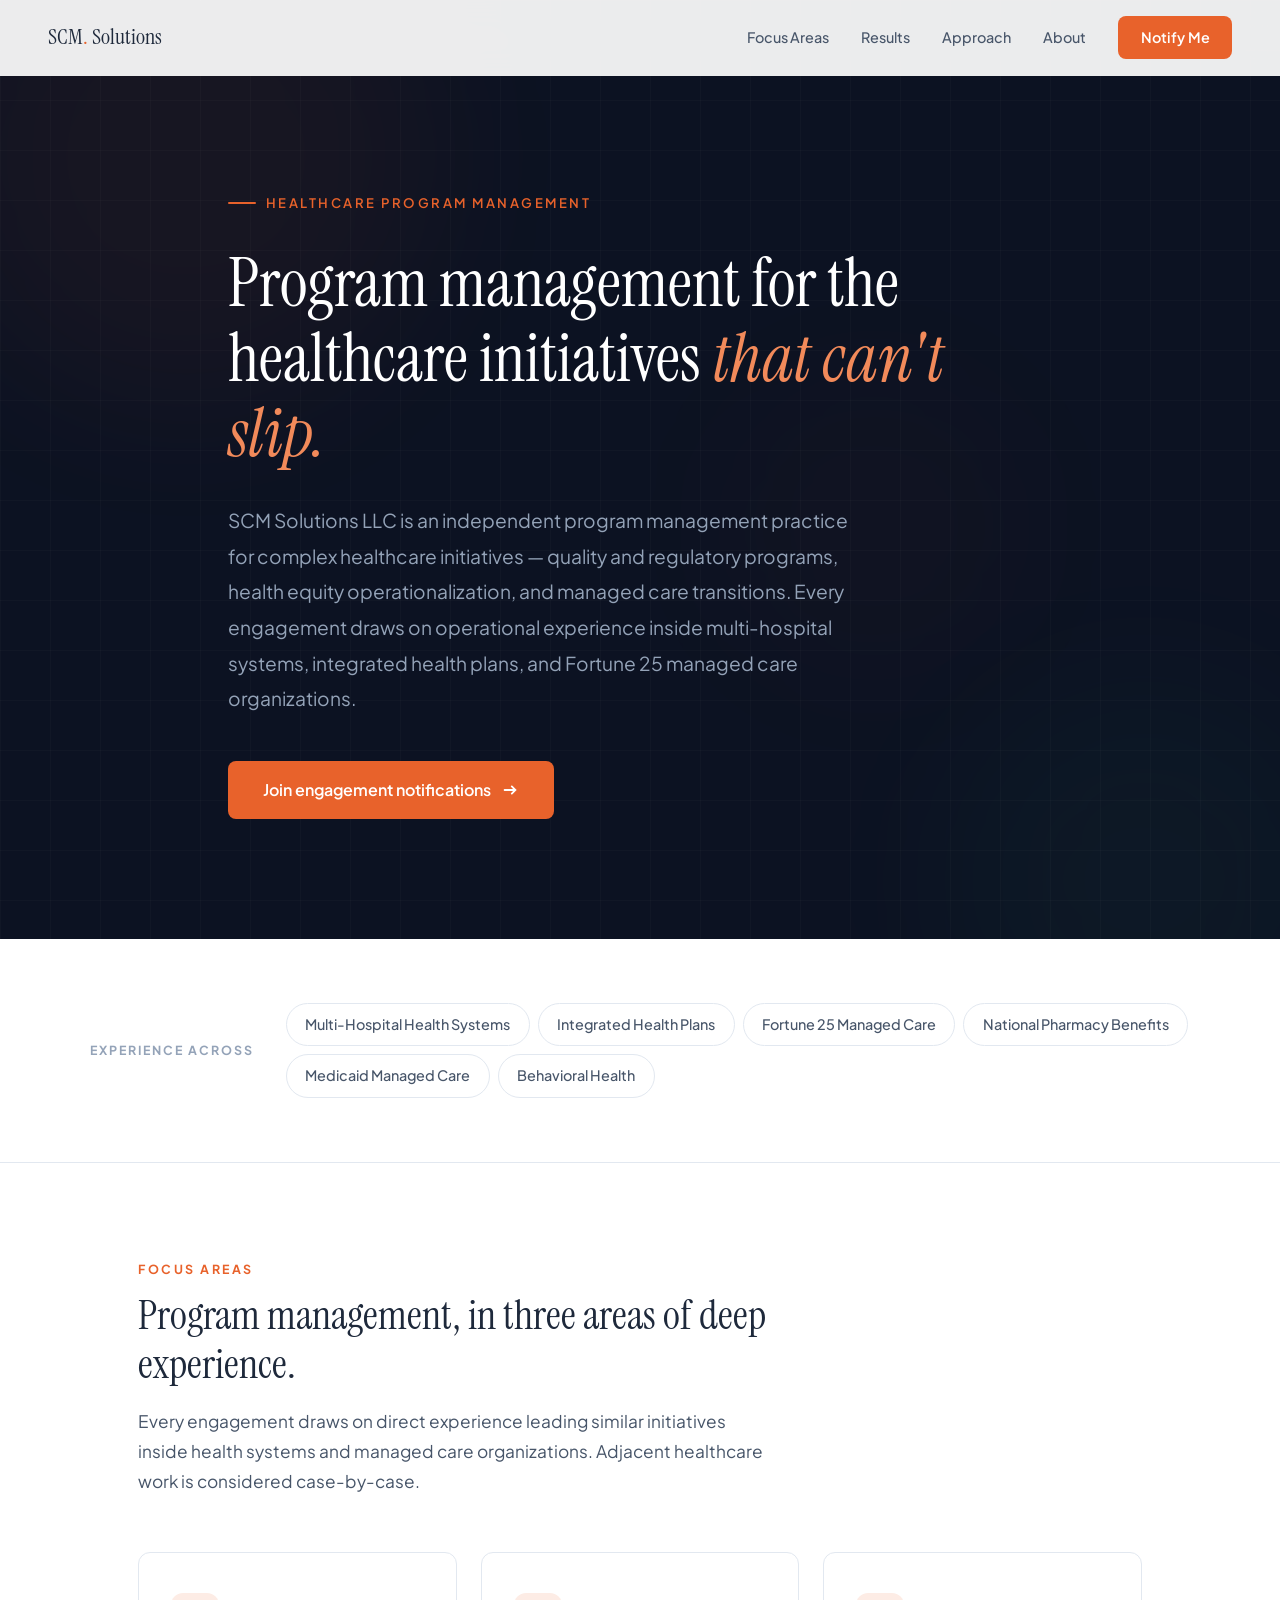
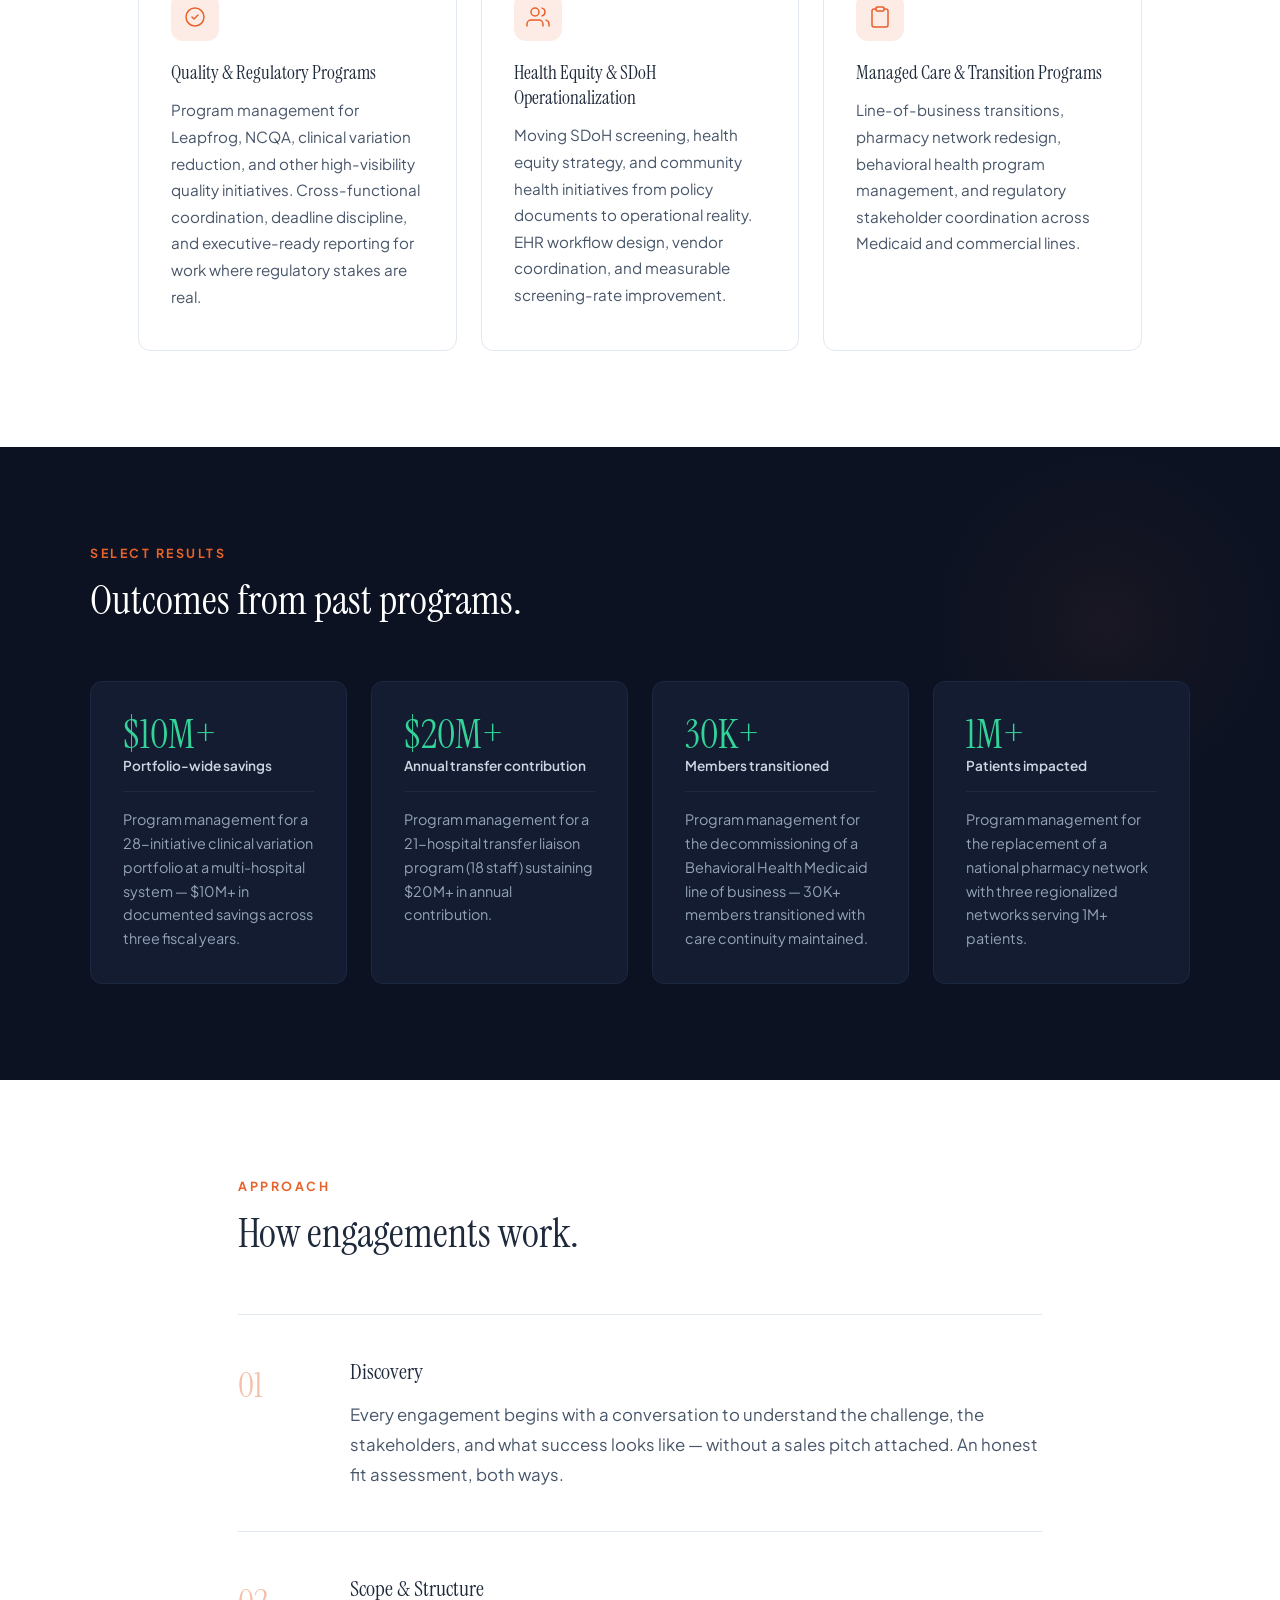
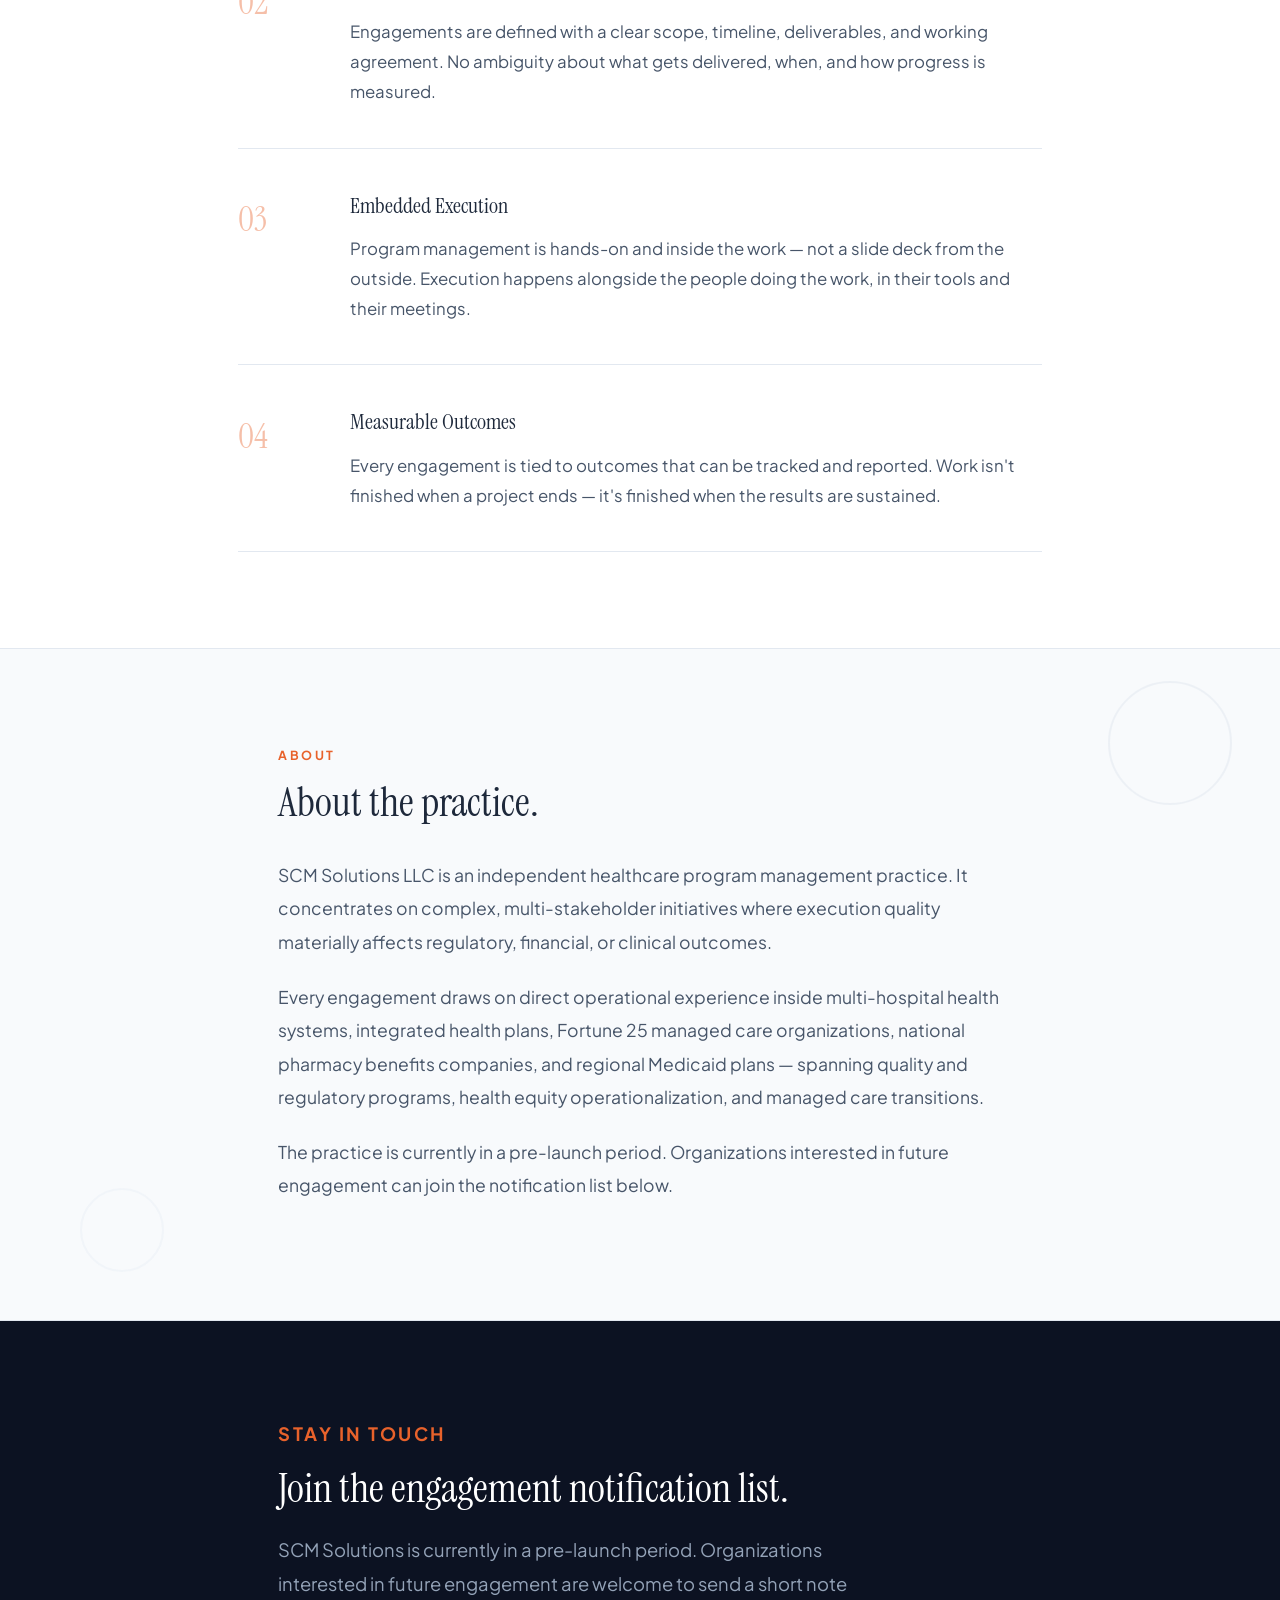
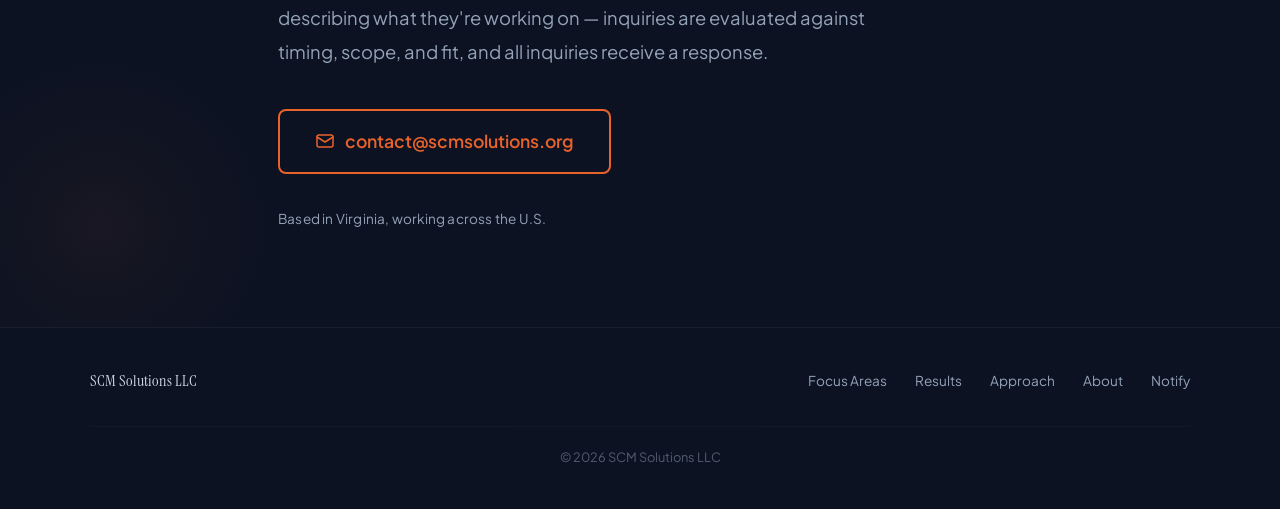
==== commit 67abd852: "Update index.html for healthcare program management" ====
--- a/index.html
+++ b/index.html
@@ -3,24 +3,24 @@
 <head>
     <meta charset="UTF-8">
     <meta name="viewport" content="width=device-width, initial-scale=1.0">
-    <title>SCM Solutions LLC &mdash; Healthcare Consulting</title>
-    <meta name="description" content="SCM Solutions LLC is a healthcare consulting firm helping health systems, managed care organizations, and healthcare companies improve operations, manage complex programs, and drive measurable outcomes. 8+ years of experience across multi-hospital systems, integrated health plans, and Fortune 25 managed care enterprises.">
-    <meta name="keywords" content="healthcare consulting, health system consulting, managed care consulting, operational improvement healthcare, healthcare program management, health equity consulting, clinical workflow optimization, SDOH implementation, quality improvement healthcare, population health consulting, Medicaid managed care, healthcare operations consulting">
+    <title>SCM Solutions LLC &mdash; Healthcare Program Management</title>
+    <meta name="description" content="SCM Solutions LLC is an independent healthcare program management practice focused on complex, high-visibility initiatives &mdash; quality and regulatory programs, health equity operationalization, and managed care transitions.">
+    <meta name="keywords" content="healthcare program management, healthcare project management, quality and regulatory programs, Leapfrog program management, NCQA program support, SDoH implementation, health equity operationalization, managed care transitions, clinical variation reduction, population health program management, healthcare program leadership, Medicaid program management">
     <meta name="robots" content="index, follow">
     <meta name="author" content="SCM Solutions LLC">
     <link rel="canonical" href="https://scmsolutions.org/">
     <link rel="icon" type="image/svg+xml" href="data:image/svg+xml,%3Csvg xmlns='http://www.w3.org/2000/svg' viewBox='0 0 32 32'%3E%3Crect width='32' height='32' rx='7' fill='%230C1222'/%3E%3Ctext x='8' y='23' font-family='Georgia, serif' font-size='19' fill='white'%3ES%3C/text%3E%3Ccircle cx='23' cy='22' r='2.2' fill='%23E8622B'/%3E%3C/svg%3E">
-    <meta property="og:title" content="SCM Solutions LLC &mdash; Independent Healthcare Consulting">
-    <meta property="og:description" content="Independent healthcare consulting for health systems and managed care organizations. Interim leadership, project-based engagements, and advisory retainers backed by 8+ years of operational experience.">
+    <meta property="og:title" content="SCM Solutions LLC &mdash; Healthcare Program Management">
+    <meta property="og:description" content="Independent healthcare program management practice focused on complex, high-visibility initiatives &mdash; quality and regulatory programs, health equity operationalization, and managed care transitions.">
     <meta property="og:type" content="website">
     <meta property="og:url" content="https://scmsolutions.org">
     <meta property="og:site_name" content="SCM Solutions LLC">
     <meta property="og:locale" content="en_US">
     <meta name="twitter:card" content="summary">
-    <meta name="twitter:title" content="SCM Solutions LLC &mdash; Independent Healthcare Consulting">
-    <meta name="twitter:description" content="Independent healthcare consulting. Interim leadership, project-based engagements, and advisory retainers for health systems and managed care organizations.">
+    <meta name="twitter:title" content="SCM Solutions LLC &mdash; Healthcare Program Management">
+    <meta name="twitter:description" content="Independent healthcare program management practice for complex, high-visibility initiatives.">
     <script type="application/ld+json">
-    {"@context":"https://schema.org","@type":"ProfessionalService","name":"SCM Solutions LLC","url":"https://scmsolutions.org","description":"Healthcare consulting firm helping health systems, managed care organizations, and healthcare companies improve operations and drive measurable outcomes.","address":{"@type":"PostalAddress","addressRegion":"VA","addressCountry":"US"},"areaServed":{"@type":"Country","name":"United States"},"serviceType":["Healthcare Consulting","Operational Improvement","Program Management","Health Equity Strategy","Clinical Workflow Optimization","Quality Improvement","Population Health Management","Managed Care Operations","EHR Integration Consulting"],"knowsAbout":["Health Systems","Managed Care Organizations","Medicaid","Population Health","Social Determinants of Health","NCQA Accreditation","Epic EHR","AI in Healthcare"]}
+    {"@context":"https://schema.org","@type":"ProfessionalService","name":"SCM Solutions LLC","url":"https://scmsolutions.org","description":"Independent healthcare program management practice for complex, high-visibility initiatives across quality and regulatory programs, health equity operationalization, and managed care transitions.","address":{"@type":"PostalAddress","addressRegion":"VA","addressCountry":"US"},"areaServed":{"@type":"Country","name":"United States"},"serviceType":["Healthcare Program Management","Quality and Regulatory Program Management","Health Equity Operationalization","SDoH Implementation","Managed Care Transitions","Clinical Variation Program Management"],"knowsAbout":["Health Systems","Managed Care Organizations","Medicaid","Population Health","Social Determinants of Health","Leapfrog Hospital Safety Grade","NCQA Accreditation","Clinical Variation Reduction","Pharmacy Network Operations"]}
     </script>
     <script type="application/ld+json">
     {"@context":"https://schema.org","@type":"WebSite","name":"SCM Solutions LLC","url":"https://scmsolutions.org"}
@@ -70,10 +70,6 @@
         .hero .badges { display: flex; flex-wrap: wrap; gap: 0.75rem; align-items: center; margin-bottom: 2rem; }
         .hero .tag { display: inline-flex; align-items: center; gap: 0.6rem; font-size: 0.82rem; font-weight: 600; letter-spacing: 2.5px; text-transform: uppercase; color: var(--ember); }
         .hero .tag::before { content: ''; width: 28px; height: 2px; background: var(--ember); border-radius: 2px; }
-        .status-pill { display: inline-flex; align-items: center; gap: 0.55rem; padding: 0.4rem 0.95rem; border-radius: 50px; background: rgba(52,211,153,0.1); border: 1px solid rgba(52,211,153,0.25); font-size: 0.78rem; font-weight: 600; color: var(--sage); letter-spacing: 0.3px; }
-        .status-dot { width: 7px; height: 7px; border-radius: 50%; background: var(--sage); box-shadow: 0 0 10px var(--sage); position: relative; }
-        .status-dot::after { content: ''; position: absolute; inset: -4px; border-radius: 50%; background: var(--sage); opacity: 0.35; animation: pulse 2s ease-in-out infinite; }
-        @keyframes pulse { 0%,100% { transform: scale(0.8); opacity: 0.35; } 50% { transform: scale(1.4); opacity: 0; } }
         .hero h1 { font-family: 'Instrument Serif', serif; font-size: clamp(2.8rem, 5.5vw, 4.2rem); font-weight: 400; line-height: 1.12; color: var(--white); margin-bottom: 2rem; max-width: 800px; }
         .hero h1 em { font-style: italic; color: var(--ember-light); }
         .hero .lede { font-size: 1.2rem; line-height: 1.85; font-weight: 400; color: var(--slate-400); max-width: 640px; margin-bottom: 2.75rem; }
@@ -98,7 +94,7 @@
 
         /* SERVICES */
         .services { padding: 6rem 3rem; max-width: 1100px; margin: 0 auto; }
-        .services .head { max-width: 600px; margin-bottom: 3.5rem; }
+        .services .head { max-width: 640px; margin-bottom: 3.5rem; }
         .services .head p.sub { font-size: 1.08rem; line-height: 1.75; color: var(--text-mid); margin-top: 1rem; }
         .svc-grid { display: grid; grid-template-columns: repeat(3, 1fr); gap: 1.5rem; }
         .svc { padding: 2.5rem 2rem; border: 1px solid var(--slate-200); border-radius: 12px; background: var(--white); transition: all 0.3s; position: relative; overflow: hidden; }
@@ -109,18 +105,6 @@
         .svc-icon svg { width: 24px; height: 24px; color: var(--ember); }
         .svc h3 { font-family: 'Instrument Serif', serif; font-size: 1.2rem; font-weight: 400; margin-bottom: 0.7rem; line-height: 1.3; color: var(--text); }
         .svc p { font-size: 0.95rem; line-height: 1.75; color: var(--text-mid); }
-
-        /* ENGAGE */
-        .engage { padding: 6rem 3rem; max-width: 1100px; margin: 0 auto; }
-        .engage .head { max-width: 620px; margin-bottom: 3rem; }
-        .engage .head p.sub { font-size: 1.08rem; line-height: 1.75; color: var(--text-mid); margin-top: 1rem; }
-        .eng-grid { display: grid; grid-template-columns: repeat(3, 1fr); gap: 1.25rem; }
-        .eng-card { padding: 2rem; border: 1px solid var(--slate-200); border-radius: 12px; background: var(--white); position: relative; transition: all 0.3s; }
-        .eng-card:hover { border-color: var(--slate-300); box-shadow: 0 12px 40px rgba(12,18,34,0.05); transform: translateY(-2px); }
-        .eng-card .eng-num { font-family: 'Instrument Serif', serif; font-size: 0.95rem; color: var(--ember); margin-bottom: 0.9rem; letter-spacing: 0.5px; }
-        .eng-card h3 { font-family: 'Instrument Serif', serif; font-size: 1.3rem; font-weight: 400; margin-bottom: 0.7rem; line-height: 1.25; color: var(--text); }
-        .eng-card p { font-size: 0.95rem; line-height: 1.75; color: var(--text-mid); margin-bottom: 1.25rem; }
-        .eng-card .eng-meta { font-size: 0.78rem; font-weight: 600; letter-spacing: 1.5px; text-transform: uppercase; color: var(--text-light); padding-top: 1rem; border-top: 1px solid var(--slate-200); }
 
         /* RESULTS */
         .results { background: var(--midnight); padding: 6rem 3rem; position: relative; overflow: hidden; }
@@ -149,18 +133,6 @@
         .step h3 { font-family: 'Instrument Serif', serif; font-size: 1.35rem; font-weight: 400; color: var(--text); margin-bottom: 0.6rem; }
         .step p { font-size: 1.05rem; line-height: 1.8; color: var(--text-mid); }
 
-        /* PRODUCT MENTION (compact) */
-        .product-inline { display: flex; align-items: center; gap: 1.25rem; padding: 1.25rem 1.5rem; margin-top: 2rem; background: var(--white); border: 1px solid var(--slate-200); border-radius: 12px; text-decoration: none; transition: all 0.25s; }
-        .product-inline:hover { border-color: var(--slate-300); transform: translateY(-2px); box-shadow: 0 10px 30px rgba(12,18,34,0.06); }
-        .product-inline-mark { flex-shrink: 0; width: 44px; height: 44px; border-radius: 10px; background: linear-gradient(135deg, var(--midnight), var(--navy)); display: flex; align-items: center; justify-content: center; color: var(--white); font-family: 'Instrument Serif', serif; font-size: 1.4rem; font-weight: 400; position: relative; }
-        .product-inline-mark::after { content: ''; position: absolute; bottom: 7px; right: 7px; width: 6px; height: 6px; border-radius: 50%; background: var(--ember); }
-        .product-inline-body { flex: 1; min-width: 0; }
-        .product-inline-label { font-size: 0.7rem; font-weight: 700; letter-spacing: 1.5px; text-transform: uppercase; color: var(--ember); margin-bottom: 0.2rem; }
-        .product-inline-title { font-family: 'Instrument Serif', serif; font-size: 1.15rem; color: var(--text); line-height: 1.25; margin-bottom: 0.15rem; }
-        .product-inline-desc { font-size: 0.9rem; color: var(--text-mid); line-height: 1.5; }
-        .product-inline-arrow { flex-shrink: 0; color: var(--ember); font-size: 1.1rem; transition: transform 0.2s; }
-        .product-inline:hover .product-inline-arrow { transform: translateX(4px); }
-
         /* ABOUT */
         .about-band { background: var(--slate-50); border-top: 1px solid var(--slate-200); border-bottom: 1px solid var(--slate-200); position: relative; }
         .about-band::before { content: ''; position: absolute; top: 2rem; right: 3rem; width: 120px; height: 120px; border: 2px solid var(--slate-200); border-radius: 50%; opacity: 0.5; }
@@ -168,7 +140,6 @@
         .about { max-width: 820px; margin: 0 auto; padding: 6rem 3rem; position: relative; z-index: 2; }
         .about .sh { margin-bottom: 2rem; }
         .about-body p { font-size: 1.1rem; line-height: 1.9; color: var(--text-mid); margin-bottom: 1.35rem; }
-        .about-body a { color: var(--ember); text-decoration: underline; text-underline-offset: 3px; }
 
         /* CONTACT */
         .contact-band { background: var(--midnight); position: relative; overflow: hidden; }
@@ -176,7 +147,7 @@
         .contact { max-width: 820px; margin: 0 auto; padding: 6rem 3rem; position: relative; z-index: 2; }
         .contact .stag { color: var(--ember); }
         .contact .sh { color: var(--white); margin-bottom: 1.25rem; }
-        .contact p { font-size: 1.15rem; line-height: 1.85; color: var(--slate-400); max-width: 560px; }
+        .contact p { font-size: 1.15rem; line-height: 1.85; color: var(--slate-400); max-width: 600px; }
         .contact .email-line { margin-top: 2.5rem; }
         .contact .email-line a { display: inline-flex; align-items: center; gap: 0.6rem; padding: 1rem 2.2rem; border: 2px solid var(--ember); border-radius: 8px; color: var(--ember); font-size: 1.1rem; font-weight: 600; text-decoration: none; transition: all 0.25s; }
         .contact .email-line a:hover { background: var(--ember); color: var(--white); transform: translateY(-2px); box-shadow: 0 10px 30px rgba(232,98,43,0.2); }
@@ -202,7 +173,6 @@
         /* RESPONSIVE */
         @media (max-width: 900px) {
             .svc-grid { grid-template-columns: 1fr; }
-            .eng-grid { grid-template-columns: 1fr; }
             .res-grid { grid-template-columns: repeat(2, 1fr); }
             .trust-inner { flex-direction: column; align-items: flex-start; }
         }
@@ -213,10 +183,8 @@
             .nav-links.open { display: flex; flex-direction: column; position: absolute; top: 100%; left: 0; width: 100%; background: rgba(255,255,255,0.98); backdrop-filter: blur(12px); padding: 1.25rem 1.5rem; gap: 1rem; border-bottom: 1px solid var(--slate-200); }
             .hamburger { display: block; }
             .hero-inner { padding: 9rem 1.5rem 5rem; }
-            .trust, .services, .engage, .process, .about, .contact { padding-left: 1.5rem; padding-right: 1.5rem; }
+            .trust, .services, .process, .about, .contact { padding-left: 1.5rem; padding-right: 1.5rem; }
             .results { padding-left: 1.5rem; padding-right: 1.5rem; }
-            .product-inline { flex-direction: column; align-items: flex-start; gap: 1rem; }
-            .product-inline-arrow { display: none; }
             .res-grid { grid-template-columns: 1fr; }
             .foot-inner { flex-direction: column; text-align: center; }
             .foot-links { justify-content: center; flex-wrap: wrap; }
@@ -229,12 +197,11 @@
 <nav id="nb">
     <a href="#" class="logo">SCM<b>.</b> Solutions</a>
     <div class="nav-links" id="nl">
-        <a href="#services">Services</a>
-        <a href="#engage">Engage</a>
+        <a href="#services">Focus Areas</a>
         <a href="#results">Results</a>
         <a href="#process">Approach</a>
         <a href="#about">About</a>
-        <a href="#contact" class="nav-cta">Get In Touch</a>
+        <a href="#contact" class="nav-cta">Notify Me</a>
     </div>
     <button class="hamburger" id="hb" aria-label="Menu"><span></span><span></span><span></span></button>
 </nav>
@@ -249,13 +216,12 @@
     <div class="hero-grid"></div>
     <div class="hero-inner">
         <div class="badges fi">
-            <span class="tag">Independent Healthcare Consulting</span>
-            <span class="status-pill"><span class="status-dot"></span>Currently accepting engagements</span>
-        </div>
-        <h1 class="fi fi-d1">Operational problems in healthcare require someone who has <em>solved them before.</em></h1>
-        <p class="lede fi fi-d2">I'm an independent healthcare consultant with 8+ years of hands-on operational experience inside large multi-hospital systems, integrated health plans, and Fortune 25 managed care enterprises. Not theory. Not frameworks. Actual operational leadership, available through SCM Solutions LLC.</p>
-        <a href="#contact" class="hero-cta fi fi-d3">
-            Discuss an engagement
+            <span class="tag">Healthcare Program Management</span>
+        </div>
+        <h1 class="fi fi-d1">Program management for the healthcare initiatives <em>that can't slip.</em></h1>
+        <p class="lede fi fi-d2">SCM Solutions LLC is an independent program management practice for complex healthcare initiatives &mdash; quality and regulatory programs, health equity operationalization, and managed care transitions. Every engagement draws on operational experience inside multi-hospital systems, integrated health plans, and Fortune 25 managed care organizations.</p>
+        <a href="mailto&#58;contact&#64;scmsolutions&#46;org?subject=Add%20me%20to%20engagement%20notifications" class="hero-cta fi fi-d3">
+            Join engagement notifications
             <svg viewBox="0 0 20 20" fill="none" stroke="currentColor" stroke-width="2" stroke-linecap="round"><path d="M4 10h12M12 6l4 4-4 4"/></svg>
         </a>
     </div>
@@ -276,72 +242,28 @@
     </div>
 </section>
 
-<!-- SERVICES -->
+<!-- SERVICES / FOCUS AREAS -->
 <section class="services" id="services">
     <div class="head fi">
-        <p class="stag ember">Consulting Services</p>
-        <h2 class="sh">Complex healthcare operations problems, solved with experience.</h2>
-        <p class="sub">Every engagement draws on direct experience leading these types of initiatives inside health systems and managed care organizations.</p>
+        <p class="stag ember">Focus Areas</p>
+        <h2 class="sh">Program management, in three areas of deep experience.</h2>
+        <p class="sub">Every engagement draws on direct experience leading similar initiatives inside health systems and managed care organizations. Adjacent healthcare work is considered case-by-case.</p>
     </div>
     <div class="svc-grid">
         <div class="svc fi">
-            <div class="svc-icon"><svg viewBox="0 0 24 24" fill="none" stroke="currentColor" stroke-width="1.5" stroke-linecap="round" stroke-linejoin="round"><path d="M13 2L3 14h9l-1 8 10-12h-9l1-8z"/></svg></div>
-            <h3>Operational Improvement</h3>
-            <p>Length of stay reduction, throughput optimization, discharge planning, and performance analytics. Sustainable improvements tied to measurable financial and clinical outcomes.</p>
-        </div>
-        <div class="svc fi">
-            <div class="svc-icon"><svg viewBox="0 0 24 24" fill="none" stroke="currentColor" stroke-width="1.5" stroke-linecap="round" stroke-linejoin="round"><rect x="3" y="3" width="7" height="7" rx="1"/><rect x="14" y="3" width="7" height="7" rx="1"/><rect x="3" y="14" width="7" height="7" rx="1"/><rect x="14" y="14" width="7" height="7" rx="1"/></svg></div>
-            <h3>Program &amp; Portfolio Management</h3>
-            <p>Multi-initiative portfolio governance, vendor coordination, executive reporting, and operational readiness for acquisitions, integrations, and organizational change.</p>
+            <div class="svc-icon"><svg viewBox="0 0 24 24" fill="none" stroke="currentColor" stroke-width="1.5" stroke-linecap="round" stroke-linejoin="round"><path d="M9 12l2 2 4-4"/><path d="M21 12a9 9 0 11-18 0 9 9 0 0118 0z"/></svg></div>
+            <h3>Quality &amp; Regulatory Programs</h3>
+            <p>Program management for Leapfrog, NCQA, clinical variation reduction, and other high-visibility quality initiatives. Cross-functional coordination, deadline discipline, and executive-ready reporting for work where regulatory stakes are real.</p>
         </div>
         <div class="svc fi">
             <div class="svc-icon"><svg viewBox="0 0 24 24" fill="none" stroke="currentColor" stroke-width="1.5" stroke-linecap="round" stroke-linejoin="round"><path d="M17 21v-2a4 4 0 00-4-4H5a4 4 0 00-4 4v2"/><circle cx="9" cy="7" r="4"/><path d="M23 21v-2a4 4 0 00-3-3.87M16 3.13a4 4 0 010 7.75"/></svg></div>
-            <h3>Health Equity &amp; Population Health</h3>
-            <p>SDOH screening implementation, health equity strategy, disparity analysis, community health platform deployment, and EHR workflow design in partnership with IT teams.</p>
-        </div>
-        <div class="svc fi">
-            <div class="svc-icon"><svg viewBox="0 0 24 24" fill="none" stroke="currentColor" stroke-width="1.5" stroke-linecap="round" stroke-linejoin="round"><path d="M12 2v4M12 18v4M4.93 4.93l2.83 2.83M16.24 16.24l2.83 2.83M2 12h4M18 12h4M4.93 19.07l2.83-2.83M16.24 7.76l2.83-2.83"/></svg></div>
-            <h3>Clinical Workflow &amp; EHR Integration</h3>
-            <p>Clinician onboarding standardization, third-party vendor integration, provider data management, and system-wide process standardization across multi-hospital environments.</p>
-        </div>
-        <div class="svc fi">
-            <div class="svc-icon"><svg viewBox="0 0 24 24" fill="none" stroke="currentColor" stroke-width="1.5" stroke-linecap="round" stroke-linejoin="round"><path d="M9 12l2 2 4-4"/><path d="M21 12a9 9 0 11-18 0 9 9 0 0118 0z"/></svg></div>
-            <h3>Quality &amp; Regulatory</h3>
-            <p>Clinical variation reduction, quality initiative management, NCQA accreditation support, and risk and safety operational coordination across complex organizations.</p>
+            <h3>Health Equity &amp; SDoH Operationalization</h3>
+            <p>Moving SDoH screening, health equity strategy, and community health initiatives from policy documents to operational reality. EHR workflow design, vendor coordination, and measurable screening-rate improvement.</p>
         </div>
         <div class="svc fi">
             <div class="svc-icon"><svg viewBox="0 0 24 24" fill="none" stroke="currentColor" stroke-width="1.5" stroke-linecap="round" stroke-linejoin="round"><path d="M16 4h2a2 2 0 012 2v14a2 2 0 01-2 2H6a2 2 0 01-2-2V6a2 2 0 012-2h2"/><rect x="8" y="2" width="8" height="4" rx="1"/></svg></div>
-            <h3>Managed Care Operations</h3>
-            <p>Medicaid line of business transitions, pharmacy network redesign, behavioral health program management, and regulatory stakeholder coordination.</p>
-        </div>
-    </div>
-</section>
-
-<!-- ENGAGE -->
-<section class="engage" id="engage">
-    <div class="head fi">
-        <p class="stag ember">Ways to Engage</p>
-        <h2 class="sh">Structured for the way you actually need to buy help.</h2>
-        <p class="sub">Every organization's needs are different. These are the engagement models I most commonly work within &mdash; each with clear scope, deliverables, and a working agreement.</p>
-    </div>
-    <div class="eng-grid">
-        <div class="eng-card fi">
-            <div class="eng-num">01</div>
-            <h3>Interim &amp; Fractional Leadership</h3>
-            <p>Stepping into an operational leadership role during a gap, integration, or period of organizational change &mdash; embedded within your team, full- or part-time.</p>
-            <div class="eng-meta">Weekly or Monthly</div>
-        </div>
-        <div class="eng-card fi fi-d1">
-            <div class="eng-num">02</div>
-            <h3>Project-Based Engagement</h3>
-            <p>Defined scope, timeline, and deliverables. Ideal for stalled initiatives, large program launches, integrations, and targeted operational improvement work.</p>
-            <div class="eng-meta">Fixed Fee or Milestone</div>
-        </div>
-        <div class="eng-card fi fi-d2">
-            <div class="eng-num">03</div>
-            <h3>Advisory Retainer</h3>
-            <p>Ongoing strategic advisory for executives and program leaders managing complex initiatives, vendor relationships, or transformation work that benefits from a seasoned second opinion.</p>
-            <div class="eng-meta">Monthly Retainer</div>
+            <h3>Managed Care &amp; Transition Programs</h3>
+            <p>Line-of-business transitions, pharmacy network redesign, behavioral health program management, and regulatory stakeholder coordination across Medicaid and commercial lines.</p>
         </div>
     </div>
 </section>
@@ -351,28 +273,28 @@
     <div class="results-inner">
         <div class="head fi">
             <p class="stag">Select Results</p>
-            <h2 class="sh">Outcomes from past engagements.</h2>
+            <h2 class="sh">Outcomes from past programs.</h2>
         </div>
         <div class="res-grid">
             <div class="res-card fi">
                 <div class="metric">$10M+</div>
-                <div class="metric-label">Documented cost savings</div>
-                <p>Led 28 clinical variation and quality initiatives across a multi-hospital system over three fiscal years.</p>
+                <div class="metric-label">Portfolio-wide savings</div>
+                <p>Program management for a 28-initiative clinical variation portfolio at a multi-hospital system &mdash; $10M+ in documented savings across three fiscal years.</p>
             </div>
             <div class="res-card fi fi-d1">
                 <div class="metric">$20M+</div>
                 <div class="metric-label">Annual transfer contribution</div>
-                <p>Managed a 21-hospital transfer liaison program with 18 staff, delivering sustained process and financial impact.</p>
+                <p>Program management for a 21-hospital transfer liaison program (18 staff) sustaining $20M+ in annual contribution.</p>
             </div>
             <div class="res-card fi fi-d2">
                 <div class="metric">30K+</div>
                 <div class="metric-label">Members transitioned</div>
-                <p>Decommissioned a Behavioral Health Medicaid line of business with uninterrupted care continuity.</p>
+                <p>Program management for the decommissioning of a Behavioral Health Medicaid line of business &mdash; 30K+ members transitioned with care continuity maintained.</p>
             </div>
             <div class="res-card fi fi-d3">
                 <div class="metric">1M+</div>
                 <div class="metric-label">Patients impacted</div>
-                <p>Replaced a national pharmacy network with three regionalized networks managing access for over one million patients.</p>
+                <p>Program management for the replacement of a national pharmacy network with three regionalized networks serving 1M+ patients.</p>
             </div>
         </div>
     </div>
@@ -382,35 +304,35 @@
 <section class="process" id="process">
     <div class="head fi">
         <p class="stag ember">Approach</p>
-        <h2 class="sh">How I work.</h2>
+        <h2 class="sh">How engagements work.</h2>
     </div>
     <div class="steps">
         <div class="step fi">
             <div class="step-num">01</div>
             <div>
                 <h3>Discovery</h3>
-                <p>We start with a conversation to understand the challenge, the stakeholders, and what success looks like. No sales pitch &mdash; just an honest assessment of whether I'm the right fit.</p>
+                <p>Every engagement begins with a conversation to understand the challenge, the stakeholders, and what success looks like &mdash; without a sales pitch attached. An honest fit assessment, both ways.</p>
             </div>
         </div>
         <div class="step fi">
             <div class="step-num">02</div>
             <div>
                 <h3>Scope &amp; Structure</h3>
-                <p>I provide a clearly defined scope, timeline, deliverables, and working agreement. No ambiguity about what gets delivered, when, and how progress is measured.</p>
+                <p>Engagements are defined with a clear scope, timeline, deliverables, and working agreement. No ambiguity about what gets delivered, when, and how progress is measured.</p>
             </div>
         </div>
         <div class="step fi">
             <div class="step-num">03</div>
             <div>
                 <h3>Embedded Execution</h3>
-                <p>Hands-on operational leadership inside your teams and workflows. Not a slide deck from the outside &mdash; actual execution alongside the people doing the work.</p>
+                <p>Program management is hands-on and inside the work &mdash; not a slide deck from the outside. Execution happens alongside the people doing the work, in their tools and their meetings.</p>
             </div>
         </div>
         <div class="step fi">
             <div class="step-num">04</div>
             <div>
                 <h3>Measurable Outcomes</h3>
-                <p>Every engagement is tied to outcomes that can be tracked and reported. The work isn't finished when the project ends &mdash; it's finished when the results are sustained.</p>
+                <p>Every engagement is tied to outcomes that can be tracked and reported. Work isn't finished when a project ends &mdash; it's finished when the results are sustained.</p>
             </div>
         </div>
     </div>
@@ -421,20 +343,12 @@
     <section class="about">
         <div class="fi">
             <p class="stag ember">About</p>
-            <h2 class="sh">About the work, and who you'd be working with.</h2>
+            <h2 class="sh">About the practice.</h2>
         </div>
         <div class="about-body fi">
-            <p>I founded SCM Solutions LLC on a straightforward belief: the best consulting comes from people who have led the work directly &mdash; inside the organizations, alongside the teams, accountable for the outcomes. My 8+ years of operational experience span large multi-hospital systems, integrated health plans, Fortune 25 managed care organizations, national pharmacy benefits companies, and regional Medicaid plans &mdash; covering population health, quality, pharmacy operations, health equity, clinical workflow optimization, and large-scale organizational change.</p>
-            <p>I also bring practical experience applying AI tools to build real products &mdash; not as a buzzword, but as a hands-on capability used to design, develop, and ship a consumer health application from concept to the App Store. When you engage SCM Solutions, you work directly with me. No bait-and-switch, no junior staff behind the scenes.</p>
-            <a href="https://www.steadiday.com" target="_blank" rel="noopener" class="product-inline">
-                <div class="product-inline-mark">S</div>
-                <div class="product-inline-body">
-                    <div class="product-inline-label">Shipped Product</div>
-                    <div class="product-inline-title">SteadiDay &mdash; daily companion app for adults 50+</div>
-                    <div class="product-inline-desc">Designed, built, and launched end-to-end. Live on the App Store &middot; steadiday.com</div>
-                </div>
-                <div class="product-inline-arrow">&rarr;</div>
-            </a>
+            <p>SCM Solutions LLC is an independent healthcare program management practice. It concentrates on complex, multi-stakeholder initiatives where execution quality materially affects regulatory, financial, or clinical outcomes.</p>
+            <p>Every engagement draws on direct operational experience inside multi-hospital health systems, integrated health plans, Fortune 25 managed care organizations, national pharmacy benefits companies, and regional Medicaid plans &mdash; spanning quality and regulatory programs, health equity operationalization, and managed care transitions.</p>
+            <p>The practice is currently in a pre-launch period. Organizations interested in future engagement can join the notification list below.</p>
         </div>
     </section>
 </div>
@@ -443,16 +357,16 @@
 <div class="contact-band" id="contact">
     <section class="contact">
         <div class="fi">
-            <p class="stag">Get In Touch</p>
-            <h2 class="sh">Let's talk about your engagement.</h2>
-            <p>Whether it's an operational challenge, a stalled initiative, a complex integration, or a program that needs experienced leadership &mdash; send a short note about what you're working on and I'll respond within one business day.</p>
+            <p class="stag">Stay In Touch</p>
+            <h2 class="sh">Join the engagement notification list.</h2>
+            <p>SCM Solutions is currently in a pre-launch period. Organizations interested in future engagement are welcome to send a short note describing what they're working on &mdash; inquiries are evaluated against timing, scope, and fit, and all inquiries receive a response.</p>
             <div class="email-line">
-                <a href="mailto&#58;contact&#64;scmsolutions&#46;org?subject=Engagement%20Inquiry">
+                <a href="mailto&#58;contact&#64;scmsolutions&#46;org?subject=Add%20me%20to%20engagement%20notifications">
                     <svg viewBox="0 0 20 20" fill="none" stroke="currentColor" stroke-width="1.5" stroke-linecap="round"><rect x="2" y="4" width="16" height="12" rx="2"/><path d="M2 6l8 5 8-5"/></svg>
                     contact&#64;scmsolutions&#46;org
                 </a>
             </div>
-            <p class="contact-note">Typical response time: within one business day &middot; Based in Virginia, working across the U.S.</p>
+            <p class="contact-note">Based in Virginia, working across the U.S.</p>
         </div>
     </section>
 </div>
@@ -461,14 +375,13 @@
     <div class="foot-inner">
         <div class="foot-name">SCM Solutions LLC</div>
         <div class="foot-links">
-            <a href="#services">Services</a>
-            <a href="#engage">Engage</a>
+            <a href="#services">Focus Areas</a>
             <a href="#results">Results</a>
             <a href="#process">Approach</a>
             <a href="#about">About</a>
-            <a href="#contact">Contact</a>
-        </div>
-        <p class="copy">&copy; 2025 SCM Solutions LLC</p>
+            <a href="#contact">Notify</a>
+        </div>
+        <p class="copy">&copy; 2026 SCM Solutions LLC</p>
     </div>
 </footer>
 
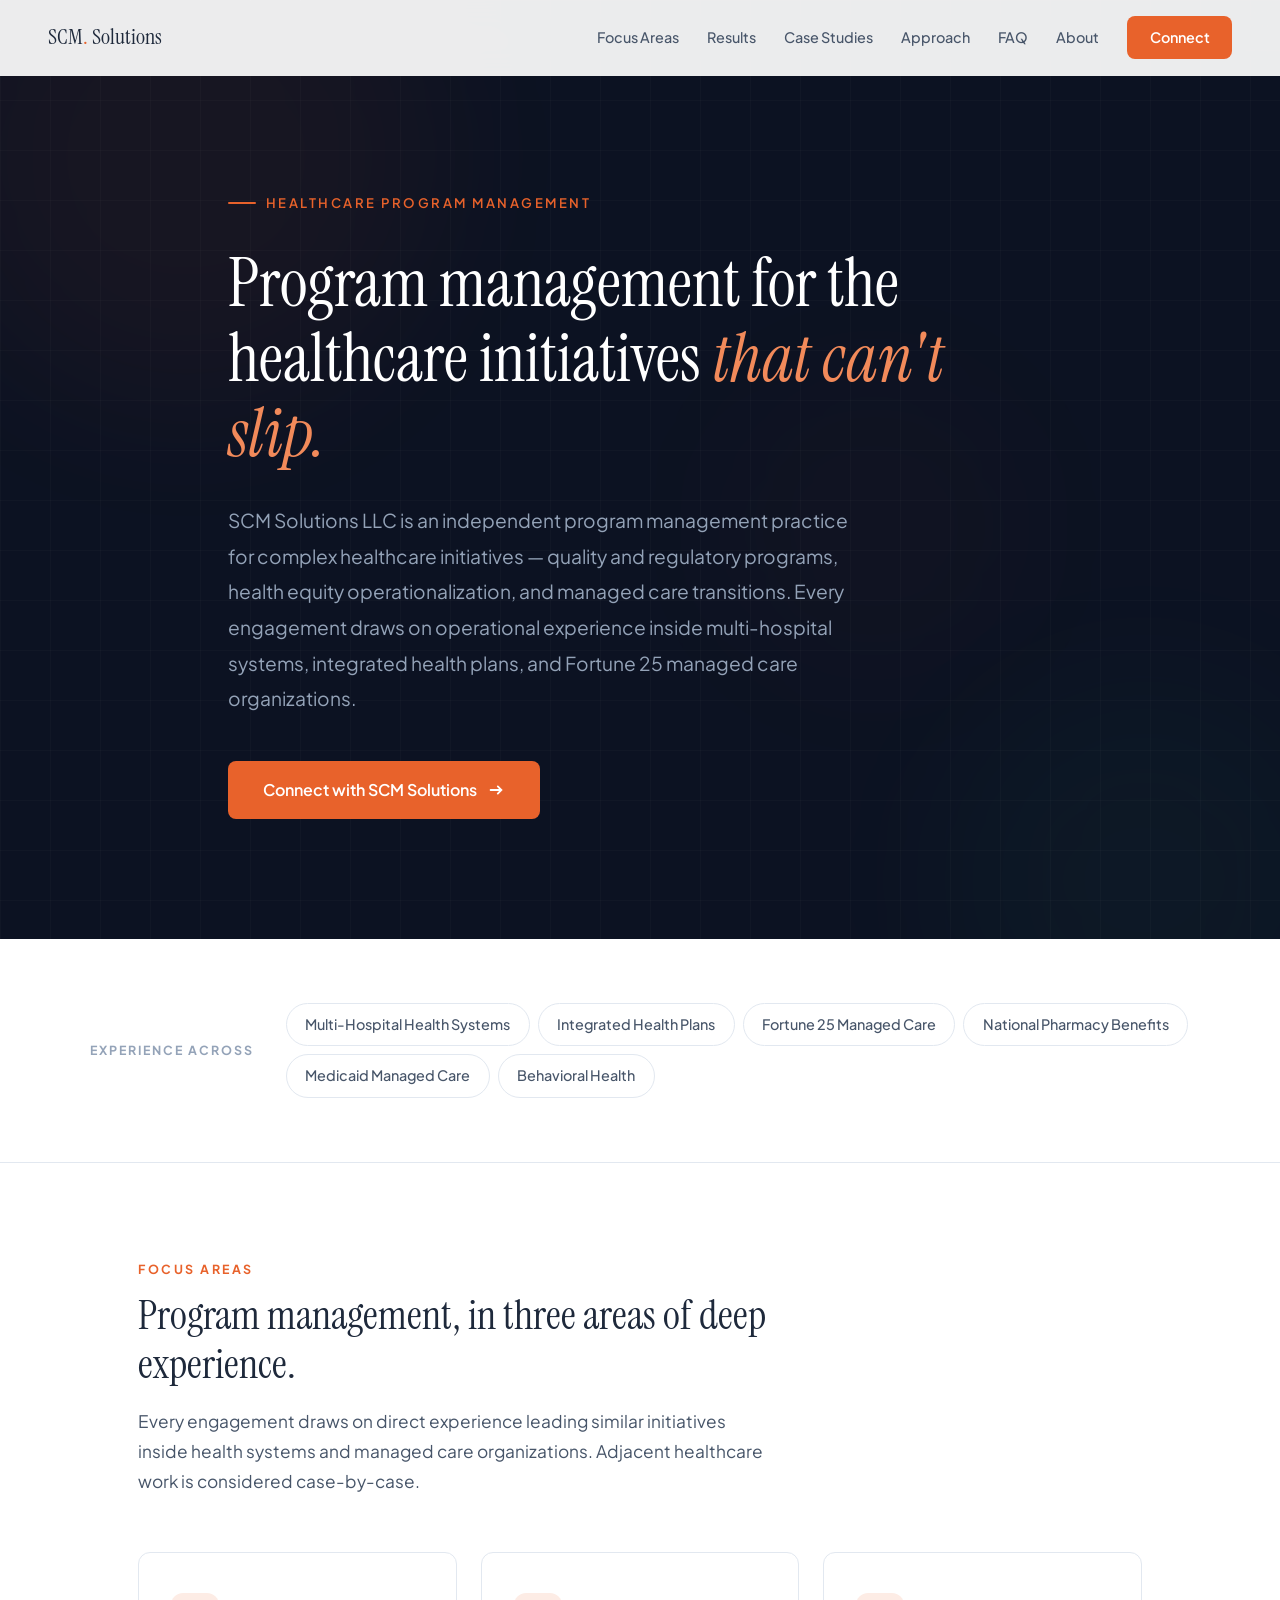
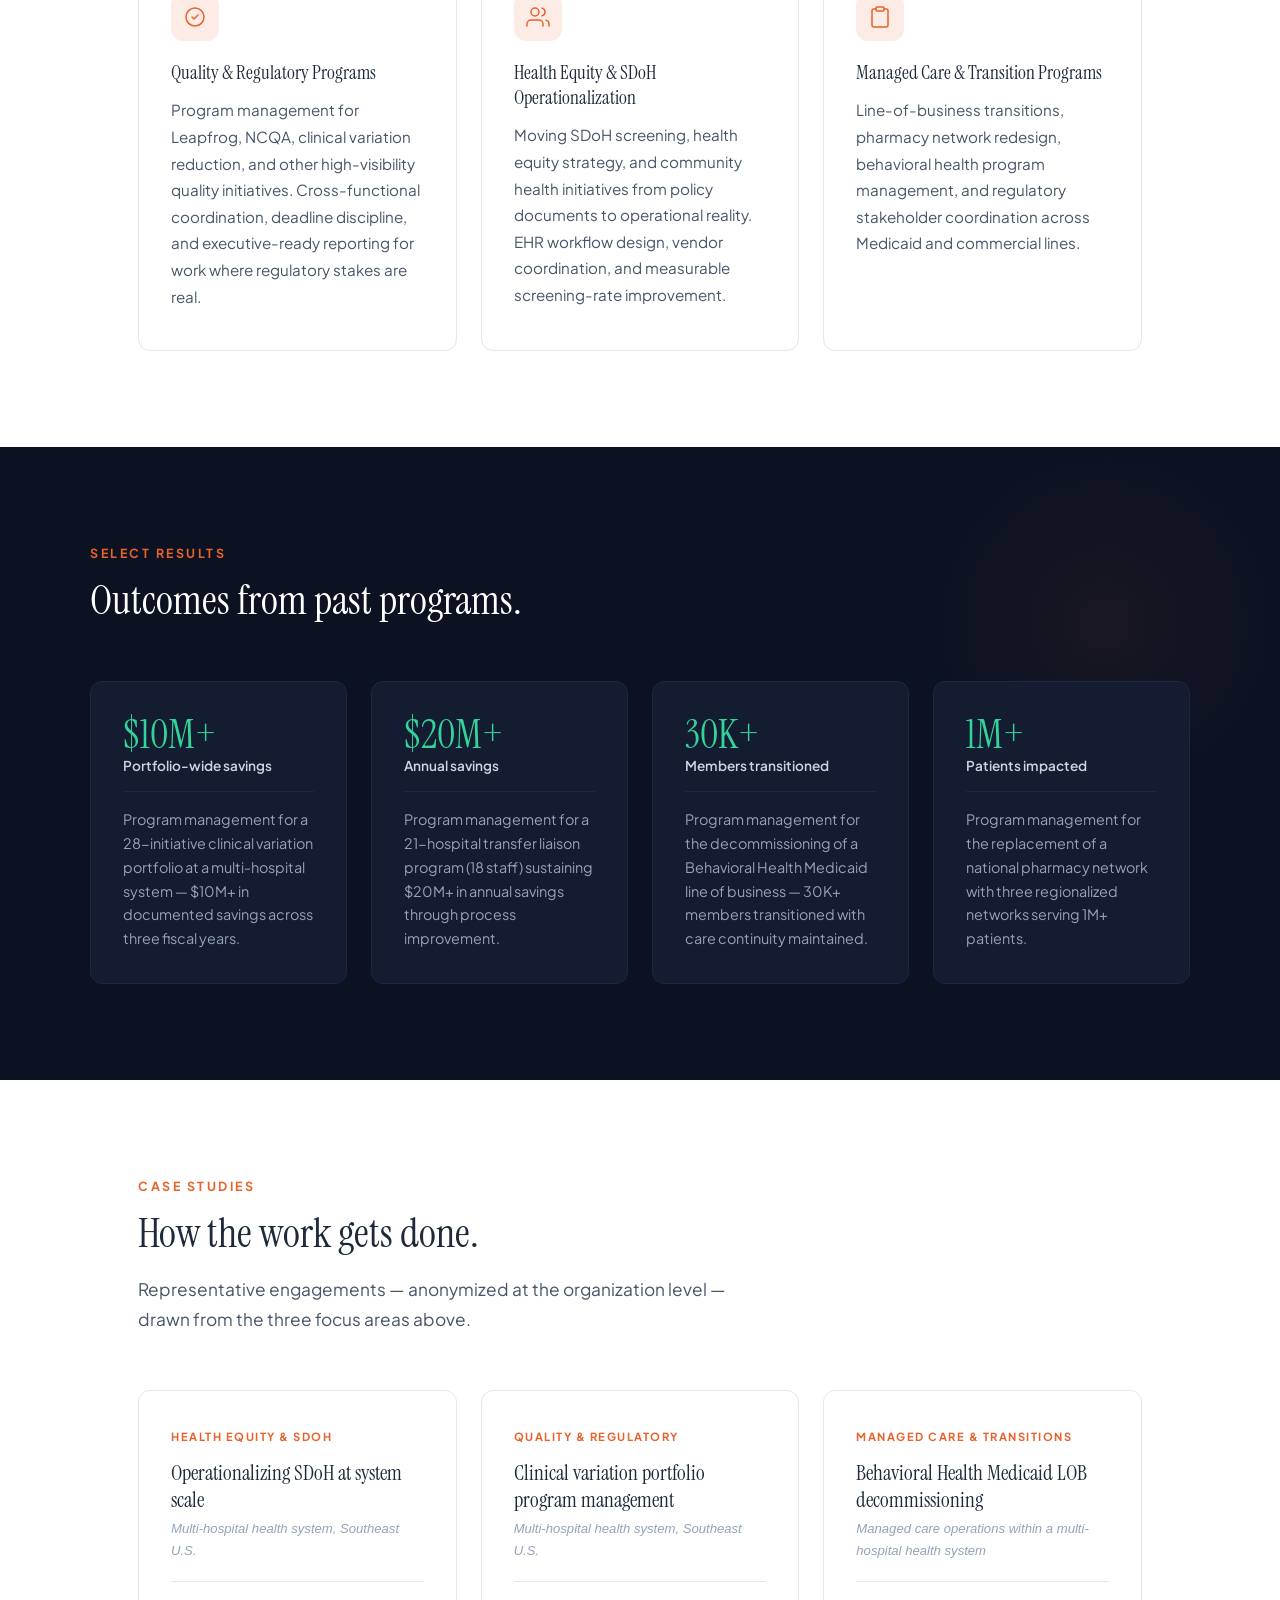
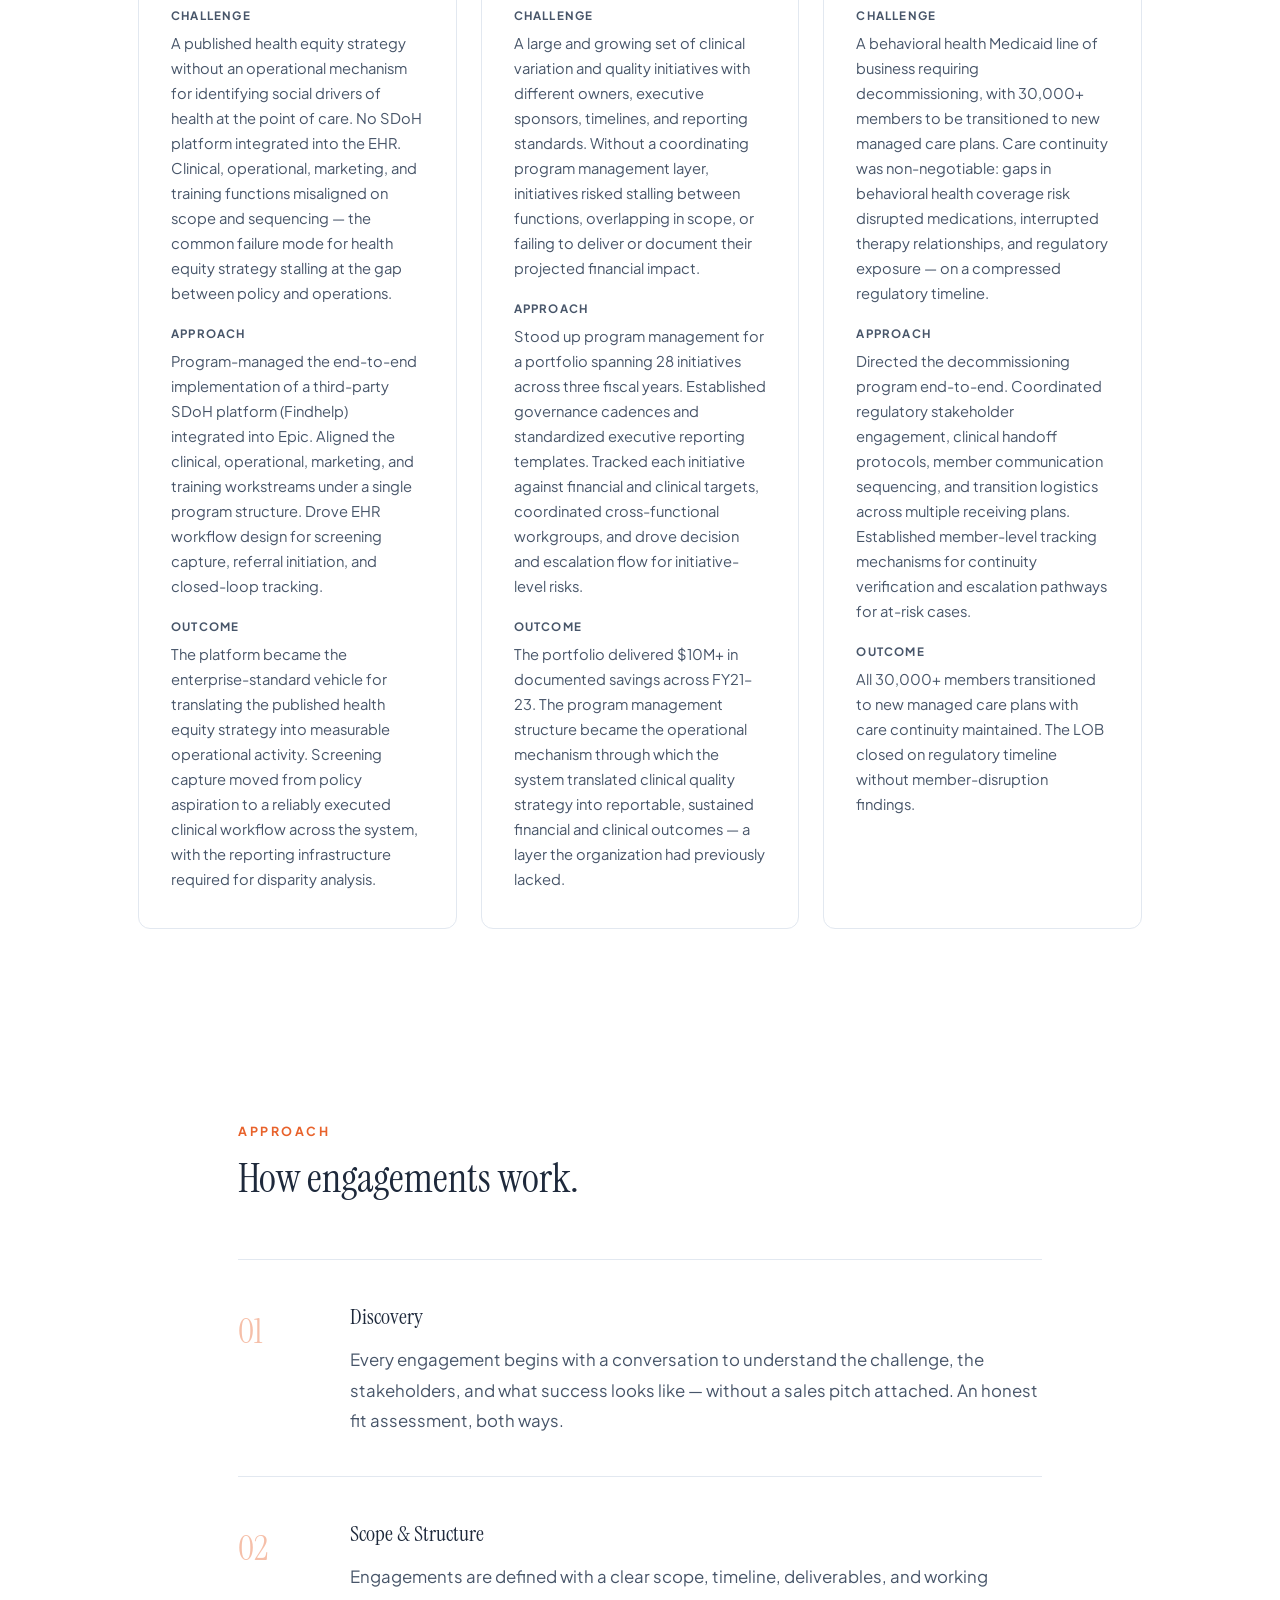
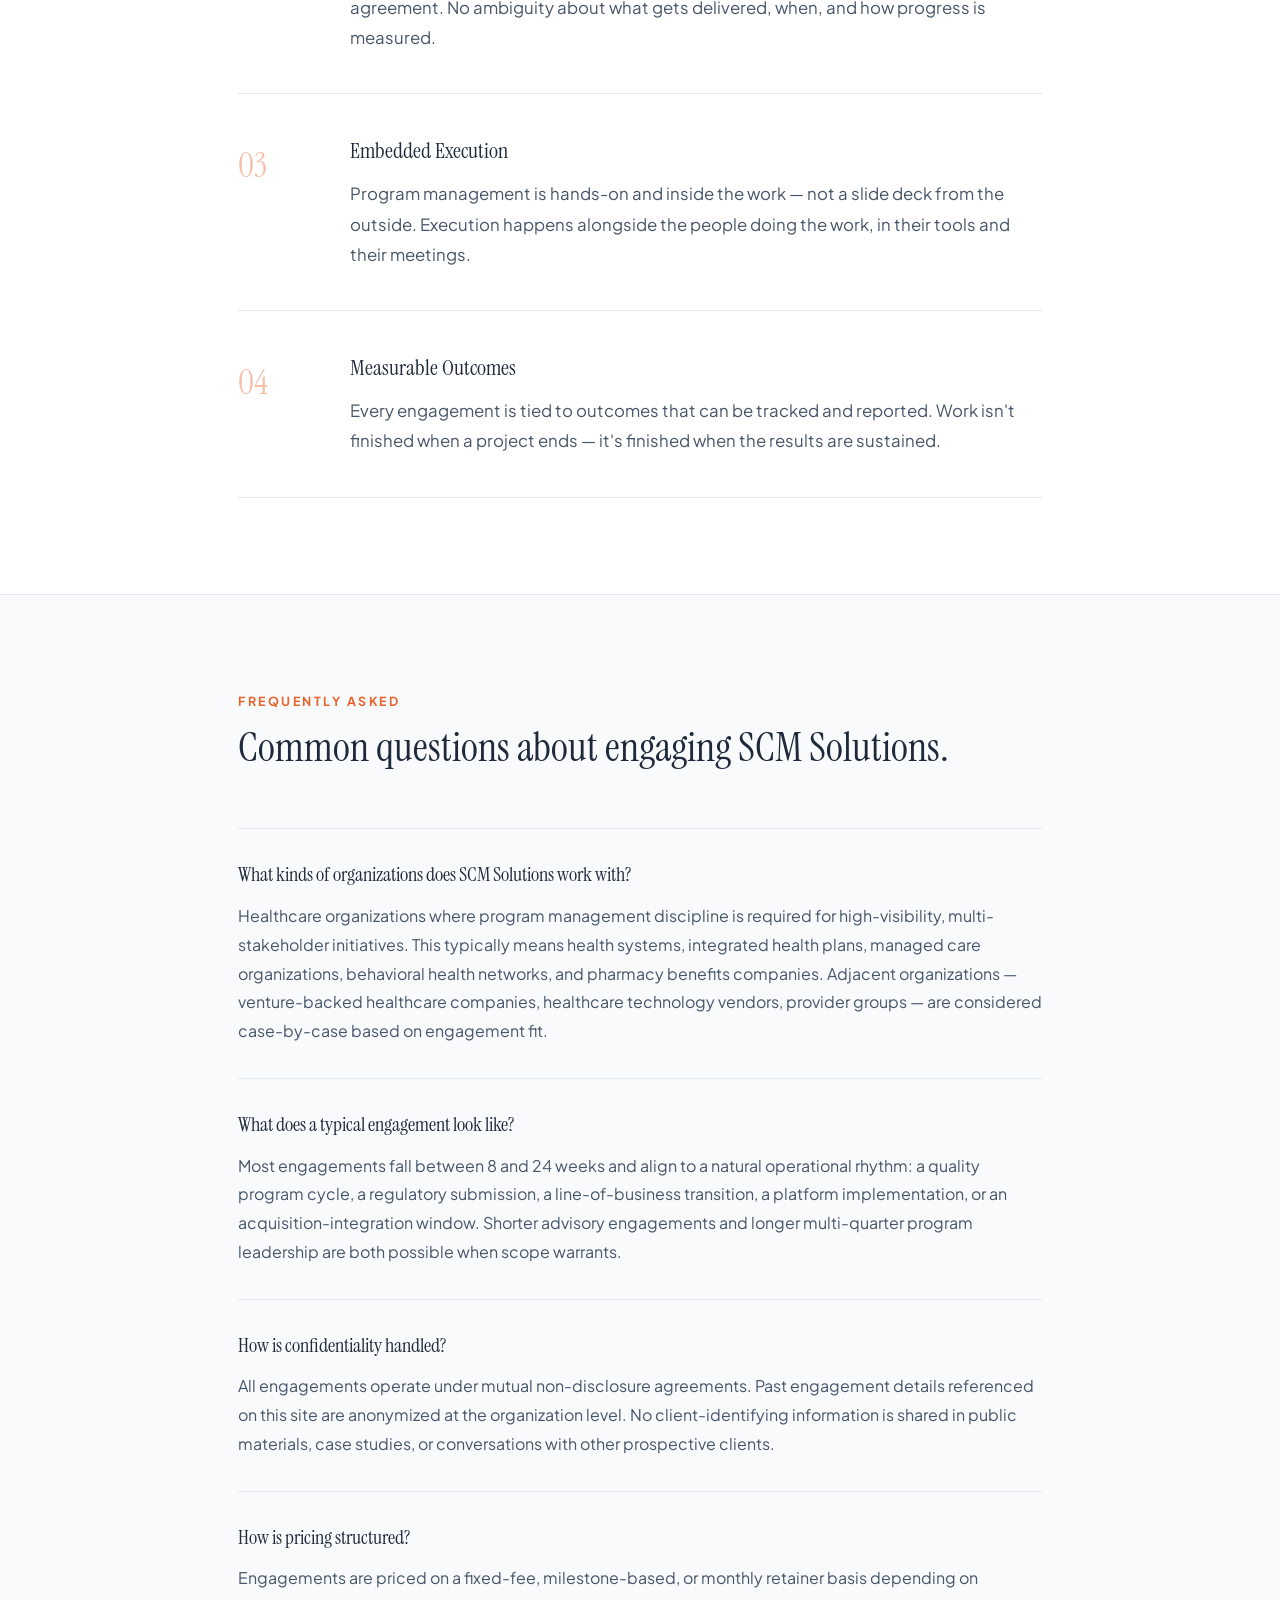
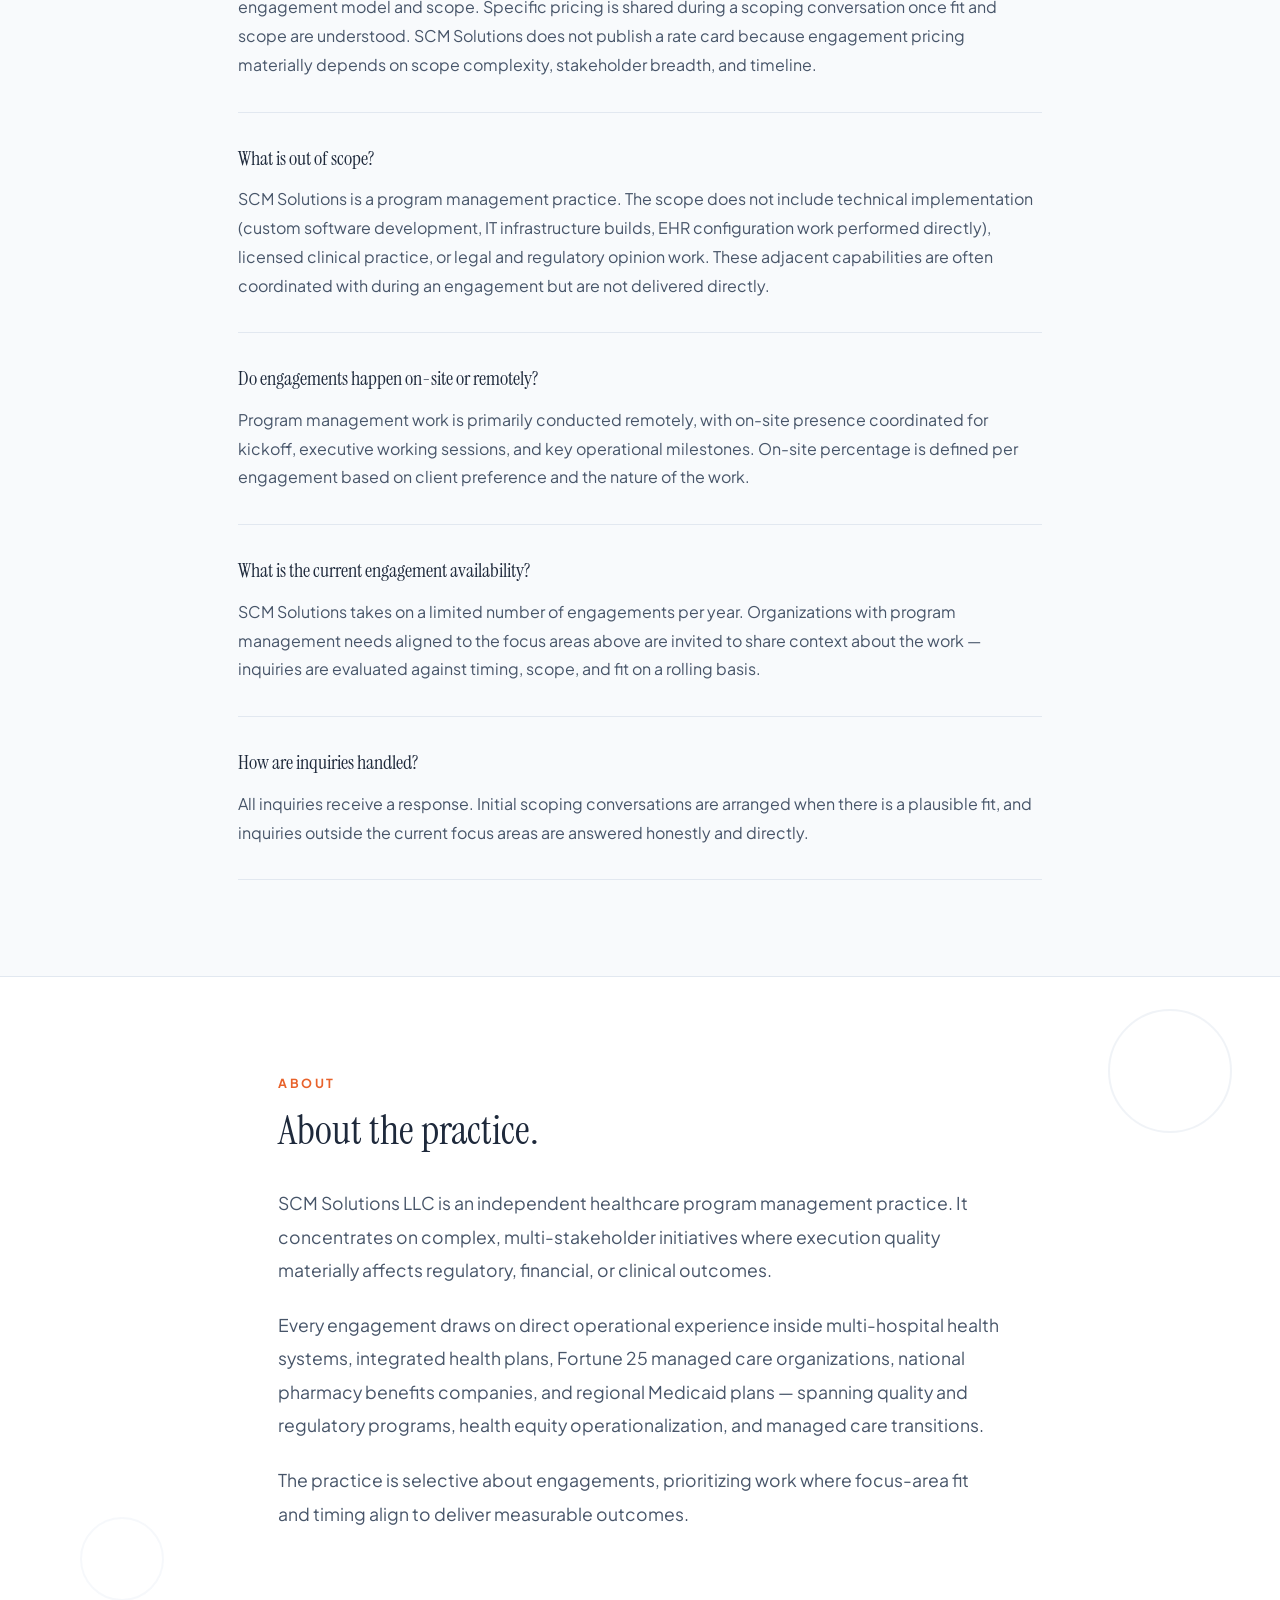
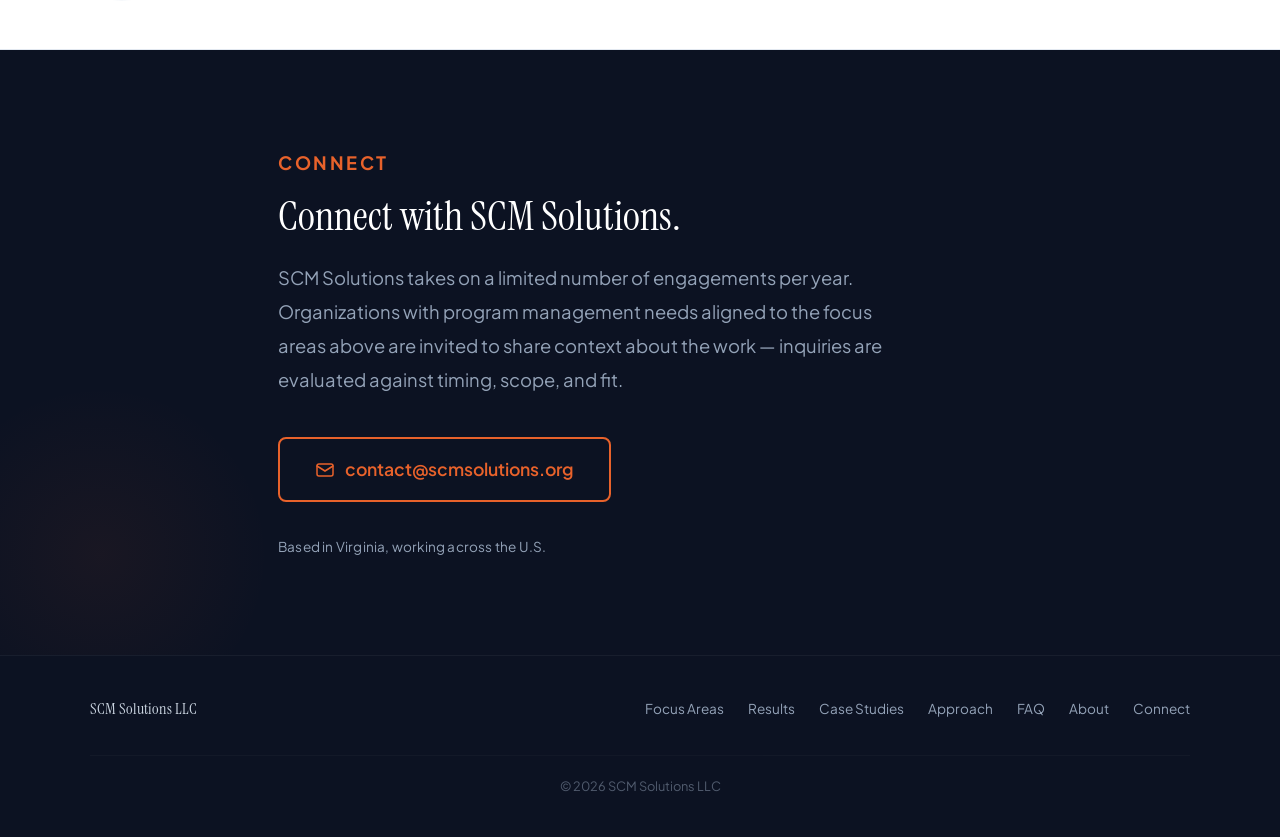
==== commit 1aeb4104: "Revise navigation, add case studies, and update styles Updated navigation and footer links, added ca" ====
--- a/index.html
+++ b/index.html
@@ -48,7 +48,7 @@
         nav.scrolled { border-bottom-color: var(--slate-200); box-shadow: 0 2px 20px rgba(12,18,34,0.06); }
         .logo { font-family: 'Instrument Serif', serif; font-size: 1.35rem; font-weight: 400; color: var(--text); text-decoration: none; }
         .logo b { color: var(--ember); font-weight: 400; }
-        .nav-links { display: flex; gap: 2rem; align-items: center; }
+        .nav-links { display: flex; gap: 1.75rem; align-items: center; }
         .nav-links a { color: var(--text-mid); text-decoration: none; font-size: 0.9rem; font-weight: 500; transition: color 0.2s; }
         .nav-links a:hover { color: var(--ember); }
         .nav-cta { background: var(--ember) !important; color: var(--white) !important; padding: 0.6rem 1.4rem !important; border-radius: 8px !important; font-weight: 600 !important; transition: background 0.2s, transform 0.15s !important; }
@@ -122,6 +122,21 @@
         .res-card .metric-label { font-size: 0.85rem; font-weight: 600; color: var(--slate-300); line-height: 1.35; padding-bottom: 1rem; margin-bottom: 1rem; border-bottom: 1px solid rgba(255,255,255,0.05); }
         .res-card p { font-size: 0.9rem; line-height: 1.65; color: var(--slate-400); }
 
+        /* CASE STUDIES */
+        .cases { padding: 6rem 3rem; max-width: 1100px; margin: 0 auto; }
+        .cases .head { max-width: 640px; margin-bottom: 3.5rem; }
+        .cases .head p.sub { font-size: 1.08rem; line-height: 1.75; color: var(--text-mid); margin-top: 1rem; }
+        .case-grid { display: grid; grid-template-columns: repeat(3, 1fr); gap: 1.5rem; }
+        .case-card { padding: 2.25rem 2rem; border: 1px solid var(--slate-200); border-radius: 12px; background: var(--white); transition: all 0.3s; position: relative; display: flex; flex-direction: column; }
+        .case-card:hover { border-color: var(--slate-300); box-shadow: 0 12px 40px rgba(12,18,34,0.06); transform: translateY(-3px); }
+        .case-card .case-focus { display: inline-block; font-size: 0.7rem; font-weight: 700; letter-spacing: 1.5px; text-transform: uppercase; color: var(--ember); margin-bottom: 0.85rem; }
+        .case-card h3 { font-family: 'Instrument Serif', serif; font-size: 1.3rem; font-weight: 400; margin-bottom: 0.3rem; line-height: 1.3; color: var(--text); }
+        .case-card .case-attr { font-size: 0.82rem; color: var(--text-light); font-style: italic; margin-bottom: 1.5rem; padding-bottom: 1.2rem; border-bottom: 1px solid var(--slate-200); }
+        .case-section { margin-bottom: 1.1rem; }
+        .case-section:last-child { margin-bottom: 0; }
+        .case-label { font-size: 0.72rem; font-weight: 700; letter-spacing: 1.2px; text-transform: uppercase; color: var(--text-mid); margin-bottom: 0.4rem; }
+        .case-section p { font-size: 0.92rem; line-height: 1.7; color: var(--text-mid); }
+
         /* PROCESS */
         .process { padding: 6rem 3rem; max-width: 900px; margin: 0 auto; }
         .process .head { margin-bottom: 3.5rem; }
@@ -133,8 +148,18 @@
         .step h3 { font-family: 'Instrument Serif', serif; font-size: 1.35rem; font-weight: 400; color: var(--text); margin-bottom: 0.6rem; }
         .step p { font-size: 1.05rem; line-height: 1.8; color: var(--text-mid); }
 
+        /* FAQ */
+        .faq-band { background: var(--slate-50); border-top: 1px solid var(--slate-200); border-bottom: 1px solid var(--slate-200); }
+        .faq { padding: 6rem 3rem; max-width: 900px; margin: 0 auto; }
+        .faq .head { margin-bottom: 3.5rem; }
+        .faq-list { display: grid; gap: 0; }
+        .faq-item { padding: 2rem 0; border-top: 1px solid var(--slate-200); }
+        .faq-item:last-child { border-bottom: 1px solid var(--slate-200); }
+        .faq-item h3 { font-family: 'Instrument Serif', serif; font-size: 1.25rem; font-weight: 400; color: var(--text); margin-bottom: 0.85rem; line-height: 1.35; }
+        .faq-item p { font-size: 1rem; line-height: 1.8; color: var(--text-mid); }
+
         /* ABOUT */
-        .about-band { background: var(--slate-50); border-top: 1px solid var(--slate-200); border-bottom: 1px solid var(--slate-200); position: relative; }
+        .about-band { background: var(--white); border-bottom: 1px solid var(--slate-200); position: relative; }
         .about-band::before { content: ''; position: absolute; top: 2rem; right: 3rem; width: 120px; height: 120px; border: 2px solid var(--slate-200); border-radius: 50%; opacity: 0.5; }
         .about-band::after { content: ''; position: absolute; bottom: 3rem; left: 5rem; width: 80px; height: 80px; border: 2px solid var(--slate-200); border-radius: 50%; opacity: 0.3; }
         .about { max-width: 820px; margin: 0 auto; padding: 6rem 3rem; position: relative; z-index: 2; }
@@ -147,7 +172,7 @@
         .contact { max-width: 820px; margin: 0 auto; padding: 6rem 3rem; position: relative; z-index: 2; }
         .contact .stag { color: var(--ember); }
         .contact .sh { color: var(--white); margin-bottom: 1.25rem; }
-        .contact p { font-size: 1.15rem; line-height: 1.85; color: var(--slate-400); max-width: 600px; }
+        .contact p { font-size: 1.15rem; line-height: 1.85; color: var(--slate-400); max-width: 620px; }
         .contact .email-line { margin-top: 2.5rem; }
         .contact .email-line a { display: inline-flex; align-items: center; gap: 0.6rem; padding: 1rem 2.2rem; border: 2px solid var(--ember); border-radius: 8px; color: var(--ember); font-size: 1.1rem; font-weight: 600; text-decoration: none; transition: all 0.25s; }
         .contact .email-line a:hover { background: var(--ember); color: var(--white); transform: translateY(-2px); box-shadow: 0 10px 30px rgba(232,98,43,0.2); }
@@ -158,7 +183,7 @@
         footer { border-top: 1px solid rgba(255,255,255,0.05); padding: 2.5rem 3rem; background: var(--midnight); }
         .foot-inner { max-width: 1100px; margin: 0 auto; display: flex; justify-content: space-between; align-items: center; flex-wrap: wrap; gap: 0.75rem; }
         .foot-name { font-family: 'Instrument Serif', serif; font-size: 1rem; color: var(--slate-300); }
-        .foot-links { display: flex; gap: 1.75rem; }
+        .foot-links { display: flex; gap: 1.5rem; flex-wrap: wrap; }
         .foot-links a { font-size: 0.85rem; color: var(--slate-400); text-decoration: none; transition: color 0.2s; }
         .foot-links a:hover { color: var(--ember); }
         .copy { width: 100%; text-align: center; margin-top: 1.25rem; padding-top: 1.25rem; border-top: 1px solid rgba(255,255,255,0.05); font-size: 0.8rem; color: var(--slate-400); opacity: 0.5; }
@@ -173,6 +198,7 @@
         /* RESPONSIVE */
         @media (max-width: 900px) {
             .svc-grid { grid-template-columns: 1fr; }
+            .case-grid { grid-template-columns: 1fr; }
             .res-grid { grid-template-columns: repeat(2, 1fr); }
             .trust-inner { flex-direction: column; align-items: flex-start; }
         }
@@ -183,7 +209,7 @@
             .nav-links.open { display: flex; flex-direction: column; position: absolute; top: 100%; left: 0; width: 100%; background: rgba(255,255,255,0.98); backdrop-filter: blur(12px); padding: 1.25rem 1.5rem; gap: 1rem; border-bottom: 1px solid var(--slate-200); }
             .hamburger { display: block; }
             .hero-inner { padding: 9rem 1.5rem 5rem; }
-            .trust, .services, .process, .about, .contact { padding-left: 1.5rem; padding-right: 1.5rem; }
+            .trust, .services, .cases, .process, .faq, .about, .contact { padding-left: 1.5rem; padding-right: 1.5rem; }
             .results { padding-left: 1.5rem; padding-right: 1.5rem; }
             .res-grid { grid-template-columns: 1fr; }
             .foot-inner { flex-direction: column; text-align: center; }
@@ -199,9 +225,11 @@
     <div class="nav-links" id="nl">
         <a href="#services">Focus Areas</a>
         <a href="#results">Results</a>
+        <a href="#cases">Case Studies</a>
         <a href="#process">Approach</a>
+        <a href="#faq">FAQ</a>
         <a href="#about">About</a>
-        <a href="#contact" class="nav-cta">Notify Me</a>
+        <a href="#contact" class="nav-cta">Connect</a>
     </div>
     <button class="hamburger" id="hb" aria-label="Menu"><span></span><span></span><span></span></button>
 </nav>
@@ -220,8 +248,8 @@
         </div>
         <h1 class="fi fi-d1">Program management for the healthcare initiatives <em>that can't slip.</em></h1>
         <p class="lede fi fi-d2">SCM Solutions LLC is an independent program management practice for complex healthcare initiatives &mdash; quality and regulatory programs, health equity operationalization, and managed care transitions. Every engagement draws on operational experience inside multi-hospital systems, integrated health plans, and Fortune 25 managed care organizations.</p>
-        <a href="mailto&#58;contact&#64;scmsolutions&#46;org?subject=Add%20me%20to%20engagement%20notifications" class="hero-cta fi fi-d3">
-            Join engagement notifications
+        <a href="#contact" class="hero-cta fi fi-d3">
+            Connect with SCM Solutions
             <svg viewBox="0 0 20 20" fill="none" stroke="currentColor" stroke-width="2" stroke-linecap="round"><path d="M4 10h12M12 6l4 4-4 4"/></svg>
         </a>
     </div>
@@ -283,8 +311,8 @@
             </div>
             <div class="res-card fi fi-d1">
                 <div class="metric">$20M+</div>
-                <div class="metric-label">Annual transfer contribution</div>
-                <p>Program management for a 21-hospital transfer liaison program (18 staff) sustaining $20M+ in annual contribution.</p>
+                <div class="metric-label">Annual savings</div>
+                <p>Program management for a 21-hospital transfer liaison program (18 staff) sustaining $20M+ in annual savings through process improvement.</p>
             </div>
             <div class="res-card fi fi-d2">
                 <div class="metric">30K+</div>
@@ -297,6 +325,72 @@
                 <p>Program management for the replacement of a national pharmacy network with three regionalized networks serving 1M+ patients.</p>
             </div>
         </div>
+    </div>
+</section>
+
+<!-- CASE STUDIES -->
+<section class="cases" id="cases">
+    <div class="head fi">
+        <p class="stag ember">Case Studies</p>
+        <h2 class="sh">How the work gets done.</h2>
+        <p class="sub">Representative engagements &mdash; anonymized at the organization level &mdash; drawn from the three focus areas above.</p>
+    </div>
+    <div class="case-grid">
+
+        <div class="case-card fi">
+            <span class="case-focus">Health Equity &amp; SDoH</span>
+            <h3>Operationalizing SDoH at system scale</h3>
+            <p class="case-attr">Multi-hospital health system, Southeast U.S.</p>
+            <div class="case-section">
+                <div class="case-label">Challenge</div>
+                <p>A published health equity strategy without an operational mechanism for identifying social drivers of health at the point of care. No SDoH platform integrated into the EHR. Clinical, operational, marketing, and training functions misaligned on scope and sequencing &mdash; the common failure mode for health equity strategy stalling at the gap between policy and operations.</p>
+            </div>
+            <div class="case-section">
+                <div class="case-label">Approach</div>
+                <p>Program-managed the end-to-end implementation of a third-party SDoH platform (Findhelp) integrated into Epic. Aligned the clinical, operational, marketing, and training workstreams under a single program structure. Drove EHR workflow design for screening capture, referral initiation, and closed-loop tracking.</p>
+            </div>
+            <div class="case-section">
+                <div class="case-label">Outcome</div>
+                <p>The platform became the enterprise-standard vehicle for translating the published health equity strategy into measurable operational activity. Screening capture moved from policy aspiration to a reliably executed clinical workflow across the system, with the reporting infrastructure required for disparity analysis.</p>
+            </div>
+        </div>
+
+        <div class="case-card fi fi-d1">
+            <span class="case-focus">Quality &amp; Regulatory</span>
+            <h3>Clinical variation portfolio program management</h3>
+            <p class="case-attr">Multi-hospital health system, Southeast U.S.</p>
+            <div class="case-section">
+                <div class="case-label">Challenge</div>
+                <p>A large and growing set of clinical variation and quality initiatives with different owners, executive sponsors, timelines, and reporting standards. Without a coordinating program management layer, initiatives risked stalling between functions, overlapping in scope, or failing to deliver or document their projected financial impact.</p>
+            </div>
+            <div class="case-section">
+                <div class="case-label">Approach</div>
+                <p>Stood up program management for a portfolio spanning 28 initiatives across three fiscal years. Established governance cadences and standardized executive reporting templates. Tracked each initiative against financial and clinical targets, coordinated cross-functional workgroups, and drove decision and escalation flow for initiative-level risks.</p>
+            </div>
+            <div class="case-section">
+                <div class="case-label">Outcome</div>
+                <p>The portfolio delivered $10M+ in documented savings across FY21&ndash;23. The program management structure became the operational mechanism through which the system translated clinical quality strategy into reportable, sustained financial and clinical outcomes &mdash; a layer the organization had previously lacked.</p>
+            </div>
+        </div>
+
+        <div class="case-card fi fi-d2">
+            <span class="case-focus">Managed Care &amp; Transitions</span>
+            <h3>Behavioral Health Medicaid LOB decommissioning</h3>
+            <p class="case-attr">Managed care operations within a multi-hospital health system</p>
+            <div class="case-section">
+                <div class="case-label">Challenge</div>
+                <p>A behavioral health Medicaid line of business requiring decommissioning, with 30,000+ members to be transitioned to new managed care plans. Care continuity was non-negotiable: gaps in behavioral health coverage risk disrupted medications, interrupted therapy relationships, and regulatory exposure &mdash; on a compressed regulatory timeline.</p>
+            </div>
+            <div class="case-section">
+                <div class="case-label">Approach</div>
+                <p>Directed the decommissioning program end-to-end. Coordinated regulatory stakeholder engagement, clinical handoff protocols, member communication sequencing, and transition logistics across multiple receiving plans. Established member-level tracking mechanisms for continuity verification and escalation pathways for at-risk cases.</p>
+            </div>
+            <div class="case-section">
+                <div class="case-label">Outcome</div>
+                <p>All 30,000+ members transitioned to new managed care plans with care continuity maintained. The LOB closed on regulatory timeline without member-disruption findings.</p>
+            </div>
+        </div>
+
     </div>
 </section>
 
@@ -338,6 +432,59 @@
     </div>
 </section>
 
+<!-- FAQ -->
+<div class="faq-band" id="faq">
+    <section class="faq">
+        <div class="head fi">
+            <p class="stag ember">Frequently Asked</p>
+            <h2 class="sh">Common questions about engaging SCM Solutions.</h2>
+        </div>
+        <div class="faq-list">
+
+            <div class="faq-item fi">
+                <h3>What kinds of organizations does SCM Solutions work with?</h3>
+                <p>Healthcare organizations where program management discipline is required for high-visibility, multi-stakeholder initiatives. This typically means health systems, integrated health plans, managed care organizations, behavioral health networks, and pharmacy benefits companies. Adjacent organizations &mdash; venture-backed healthcare companies, healthcare technology vendors, provider groups &mdash; are considered case-by-case based on engagement fit.</p>
+            </div>
+
+            <div class="faq-item fi">
+                <h3>What does a typical engagement look like?</h3>
+                <p>Most engagements fall between 8 and 24 weeks and align to a natural operational rhythm: a quality program cycle, a regulatory submission, a line-of-business transition, a platform implementation, or an acquisition-integration window. Shorter advisory engagements and longer multi-quarter program leadership are both possible when scope warrants.</p>
+            </div>
+
+            <div class="faq-item fi">
+                <h3>How is confidentiality handled?</h3>
+                <p>All engagements operate under mutual non-disclosure agreements. Past engagement details referenced on this site are anonymized at the organization level. No client-identifying information is shared in public materials, case studies, or conversations with other prospective clients.</p>
+            </div>
+
+            <div class="faq-item fi">
+                <h3>How is pricing structured?</h3>
+                <p>Engagements are priced on a fixed-fee, milestone-based, or monthly retainer basis depending on engagement model and scope. Specific pricing is shared during a scoping conversation once fit and scope are understood. SCM Solutions does not publish a rate card because engagement pricing materially depends on scope complexity, stakeholder breadth, and timeline.</p>
+            </div>
+
+            <div class="faq-item fi">
+                <h3>What is out of scope?</h3>
+                <p>SCM Solutions is a program management practice. The scope does not include technical implementation (custom software development, IT infrastructure builds, EHR configuration work performed directly), licensed clinical practice, or legal and regulatory opinion work. These adjacent capabilities are often coordinated with during an engagement but are not delivered directly.</p>
+            </div>
+
+            <div class="faq-item fi">
+                <h3>Do engagements happen on-site or remotely?</h3>
+                <p>Program management work is primarily conducted remotely, with on-site presence coordinated for kickoff, executive working sessions, and key operational milestones. On-site percentage is defined per engagement based on client preference and the nature of the work.</p>
+            </div>
+
+            <div class="faq-item fi">
+                <h3>What is the current engagement availability?</h3>
+                <p>SCM Solutions takes on a limited number of engagements per year. Organizations with program management needs aligned to the focus areas above are invited to share context about the work &mdash; inquiries are evaluated against timing, scope, and fit on a rolling basis.</p>
+            </div>
+
+            <div class="faq-item fi">
+                <h3>How are inquiries handled?</h3>
+                <p>All inquiries receive a response. Initial scoping conversations are arranged when there is a plausible fit, and inquiries outside the current focus areas are answered honestly and directly.</p>
+            </div>
+
+        </div>
+    </section>
+</div>
+
 <!-- ABOUT -->
 <div class="about-band" id="about">
     <section class="about">
@@ -348,7 +495,7 @@
         <div class="about-body fi">
             <p>SCM Solutions LLC is an independent healthcare program management practice. It concentrates on complex, multi-stakeholder initiatives where execution quality materially affects regulatory, financial, or clinical outcomes.</p>
             <p>Every engagement draws on direct operational experience inside multi-hospital health systems, integrated health plans, Fortune 25 managed care organizations, national pharmacy benefits companies, and regional Medicaid plans &mdash; spanning quality and regulatory programs, health equity operationalization, and managed care transitions.</p>
-            <p>The practice is currently in a pre-launch period. Organizations interested in future engagement can join the notification list below.</p>
+            <p>The practice is selective about engagements, prioritizing work where focus-area fit and timing align to deliver measurable outcomes.</p>
         </div>
     </section>
 </div>
@@ -357,11 +504,11 @@
 <div class="contact-band" id="contact">
     <section class="contact">
         <div class="fi">
-            <p class="stag">Stay In Touch</p>
-            <h2 class="sh">Join the engagement notification list.</h2>
-            <p>SCM Solutions is currently in a pre-launch period. Organizations interested in future engagement are welcome to send a short note describing what they're working on &mdash; inquiries are evaluated against timing, scope, and fit, and all inquiries receive a response.</p>
+            <p class="stag">Connect</p>
+            <h2 class="sh">Connect with SCM Solutions.</h2>
+            <p>SCM Solutions takes on a limited number of engagements per year. Organizations with program management needs aligned to the focus areas above are invited to share context about the work &mdash; inquiries are evaluated against timing, scope, and fit.</p>
             <div class="email-line">
-                <a href="mailto&#58;contact&#64;scmsolutions&#46;org?subject=Add%20me%20to%20engagement%20notifications">
+                <a href="mailto&#58;contact&#64;scmsolutions&#46;org?subject=Engagement%20Inquiry">
                     <svg viewBox="0 0 20 20" fill="none" stroke="currentColor" stroke-width="1.5" stroke-linecap="round"><rect x="2" y="4" width="16" height="12" rx="2"/><path d="M2 6l8 5 8-5"/></svg>
                     contact&#64;scmsolutions&#46;org
                 </a>
@@ -377,9 +524,11 @@
         <div class="foot-links">
             <a href="#services">Focus Areas</a>
             <a href="#results">Results</a>
+            <a href="#cases">Case Studies</a>
             <a href="#process">Approach</a>
+            <a href="#faq">FAQ</a>
             <a href="#about">About</a>
-            <a href="#contact">Notify</a>
+            <a href="#contact">Connect</a>
         </div>
         <p class="copy">&copy; 2026 SCM Solutions LLC</p>
     </div>
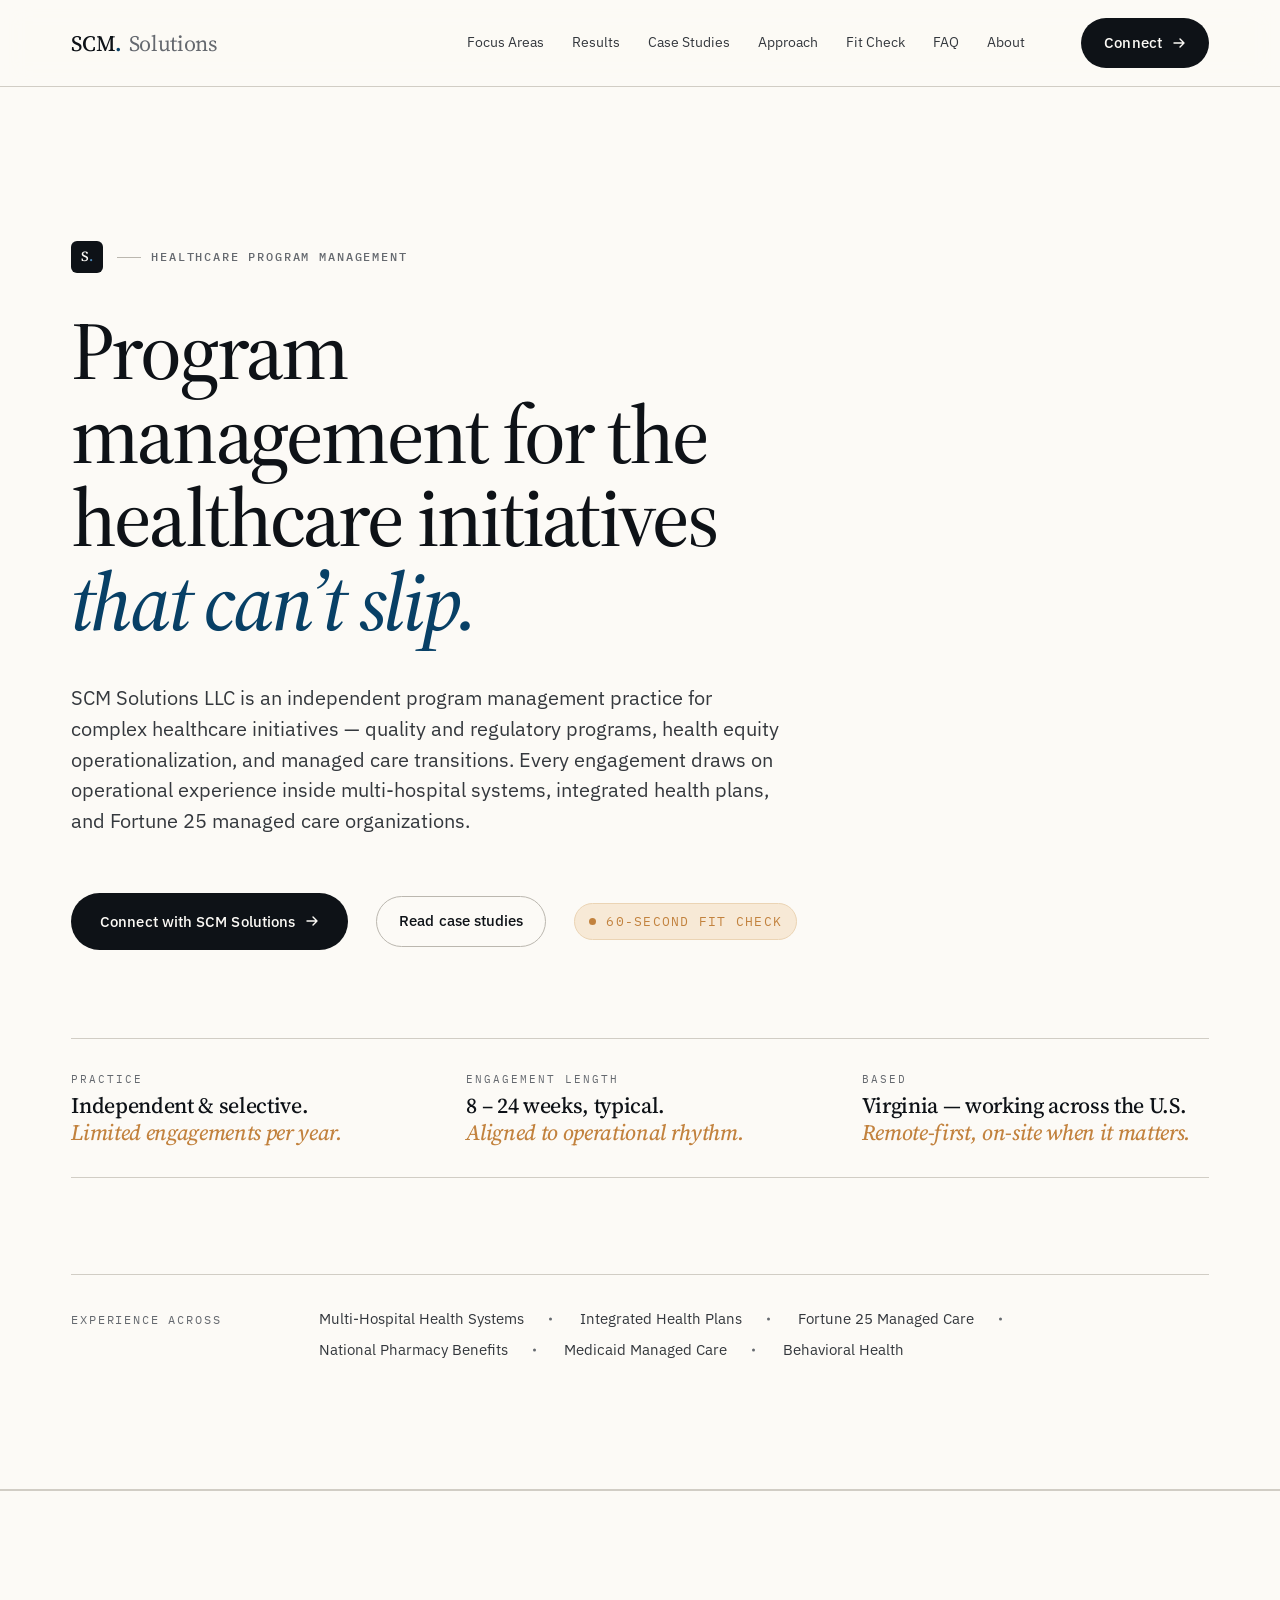
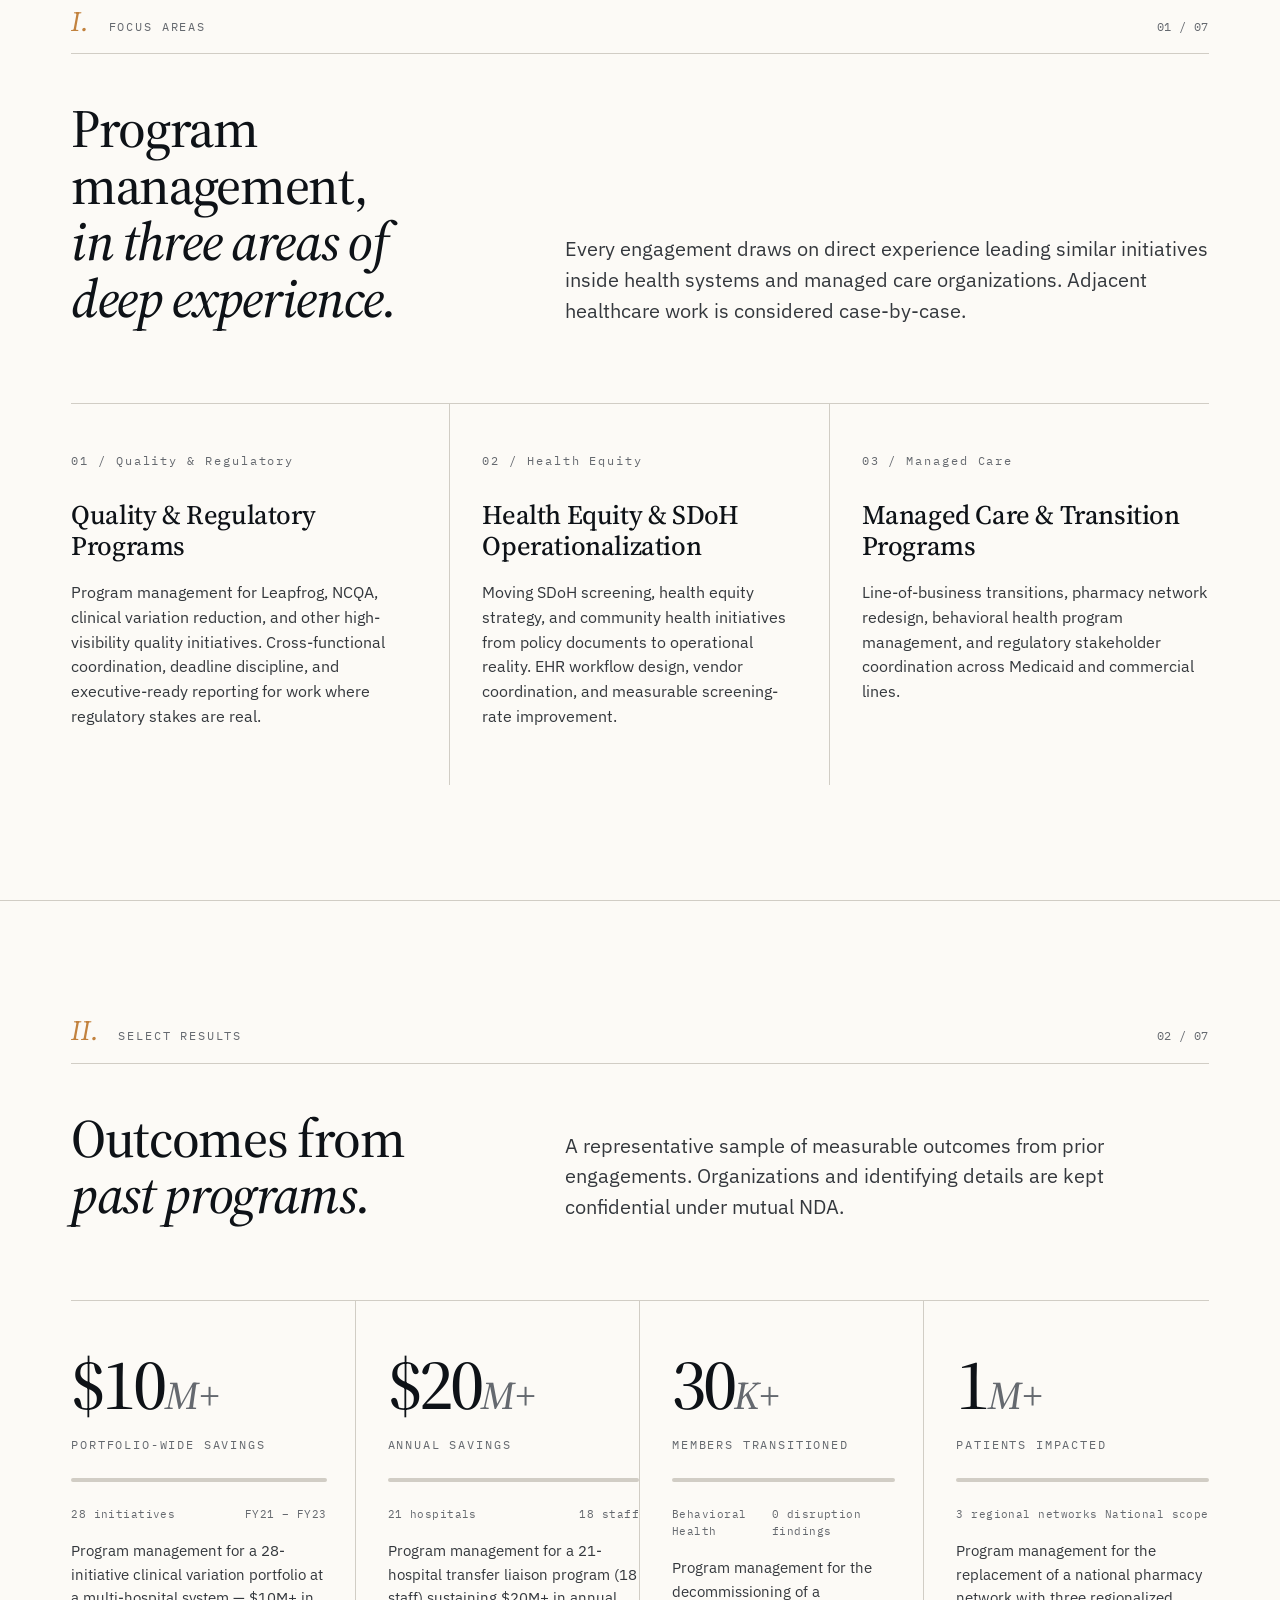
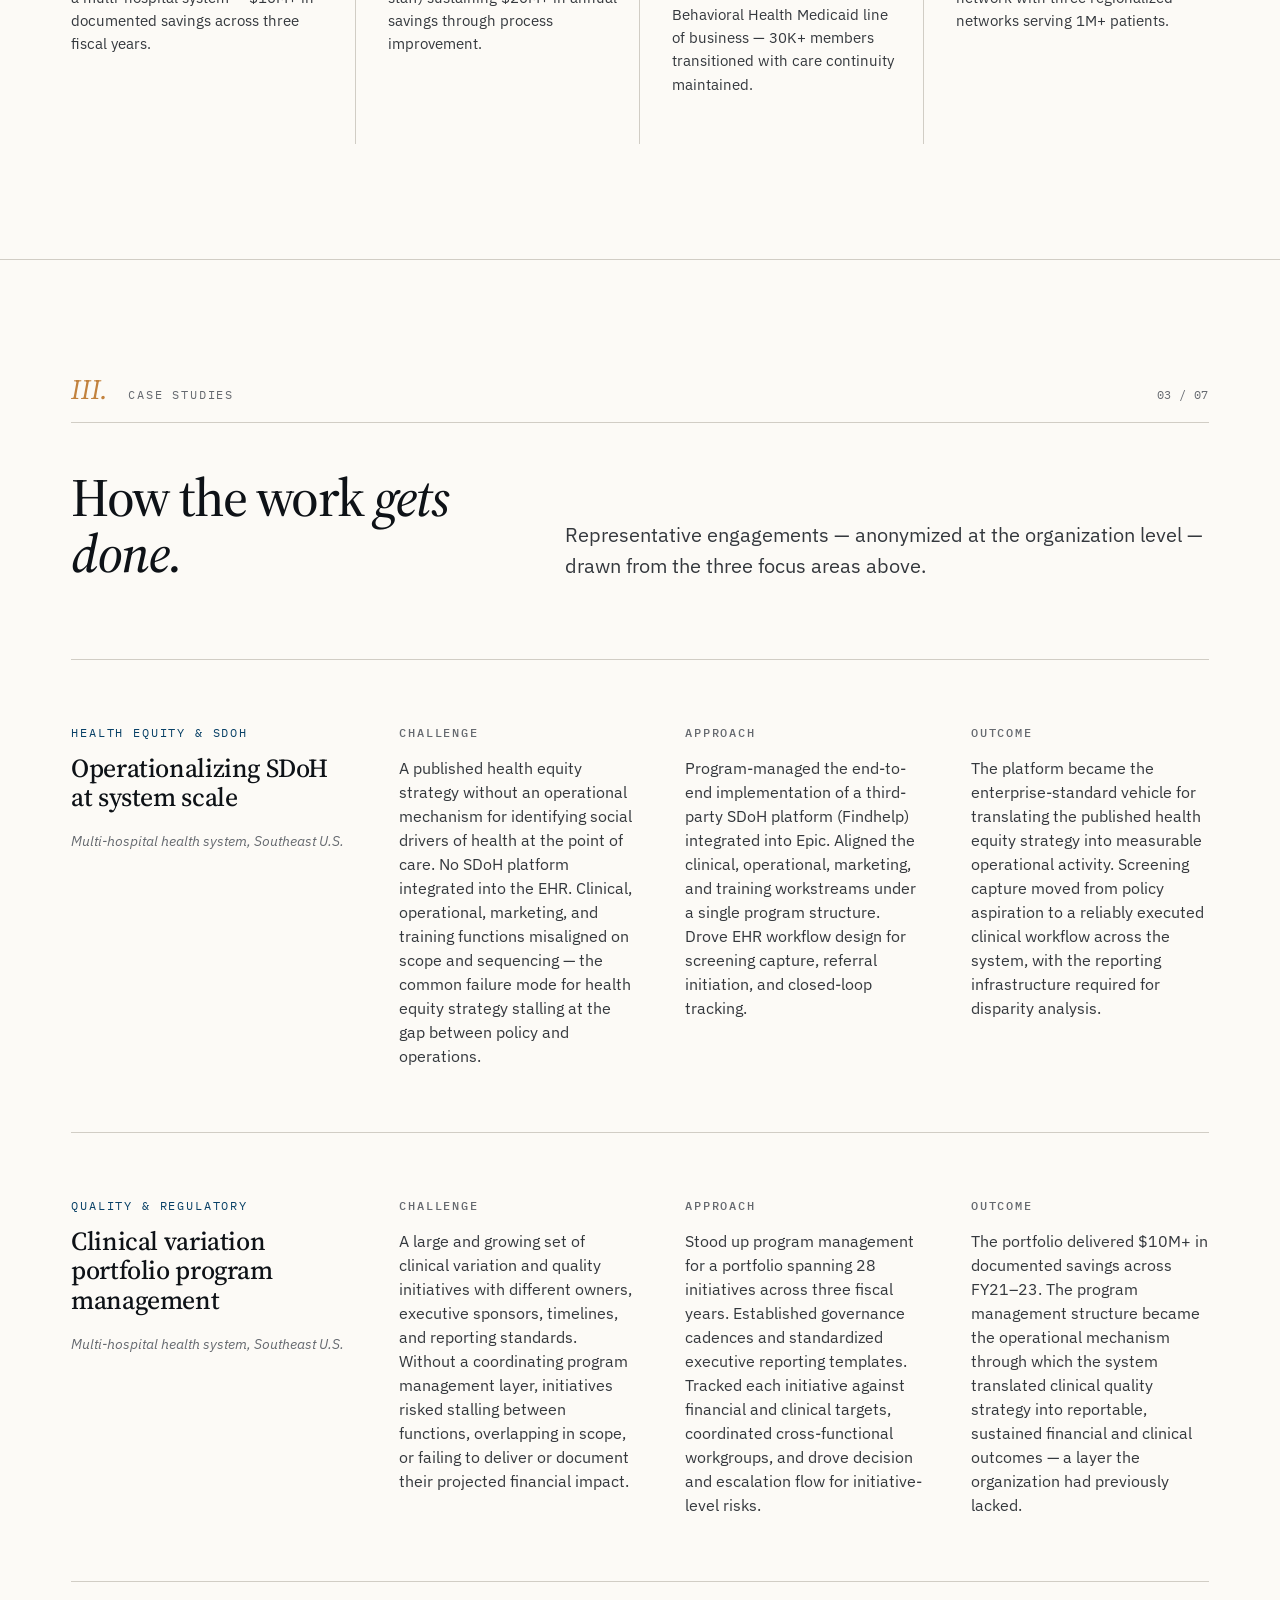
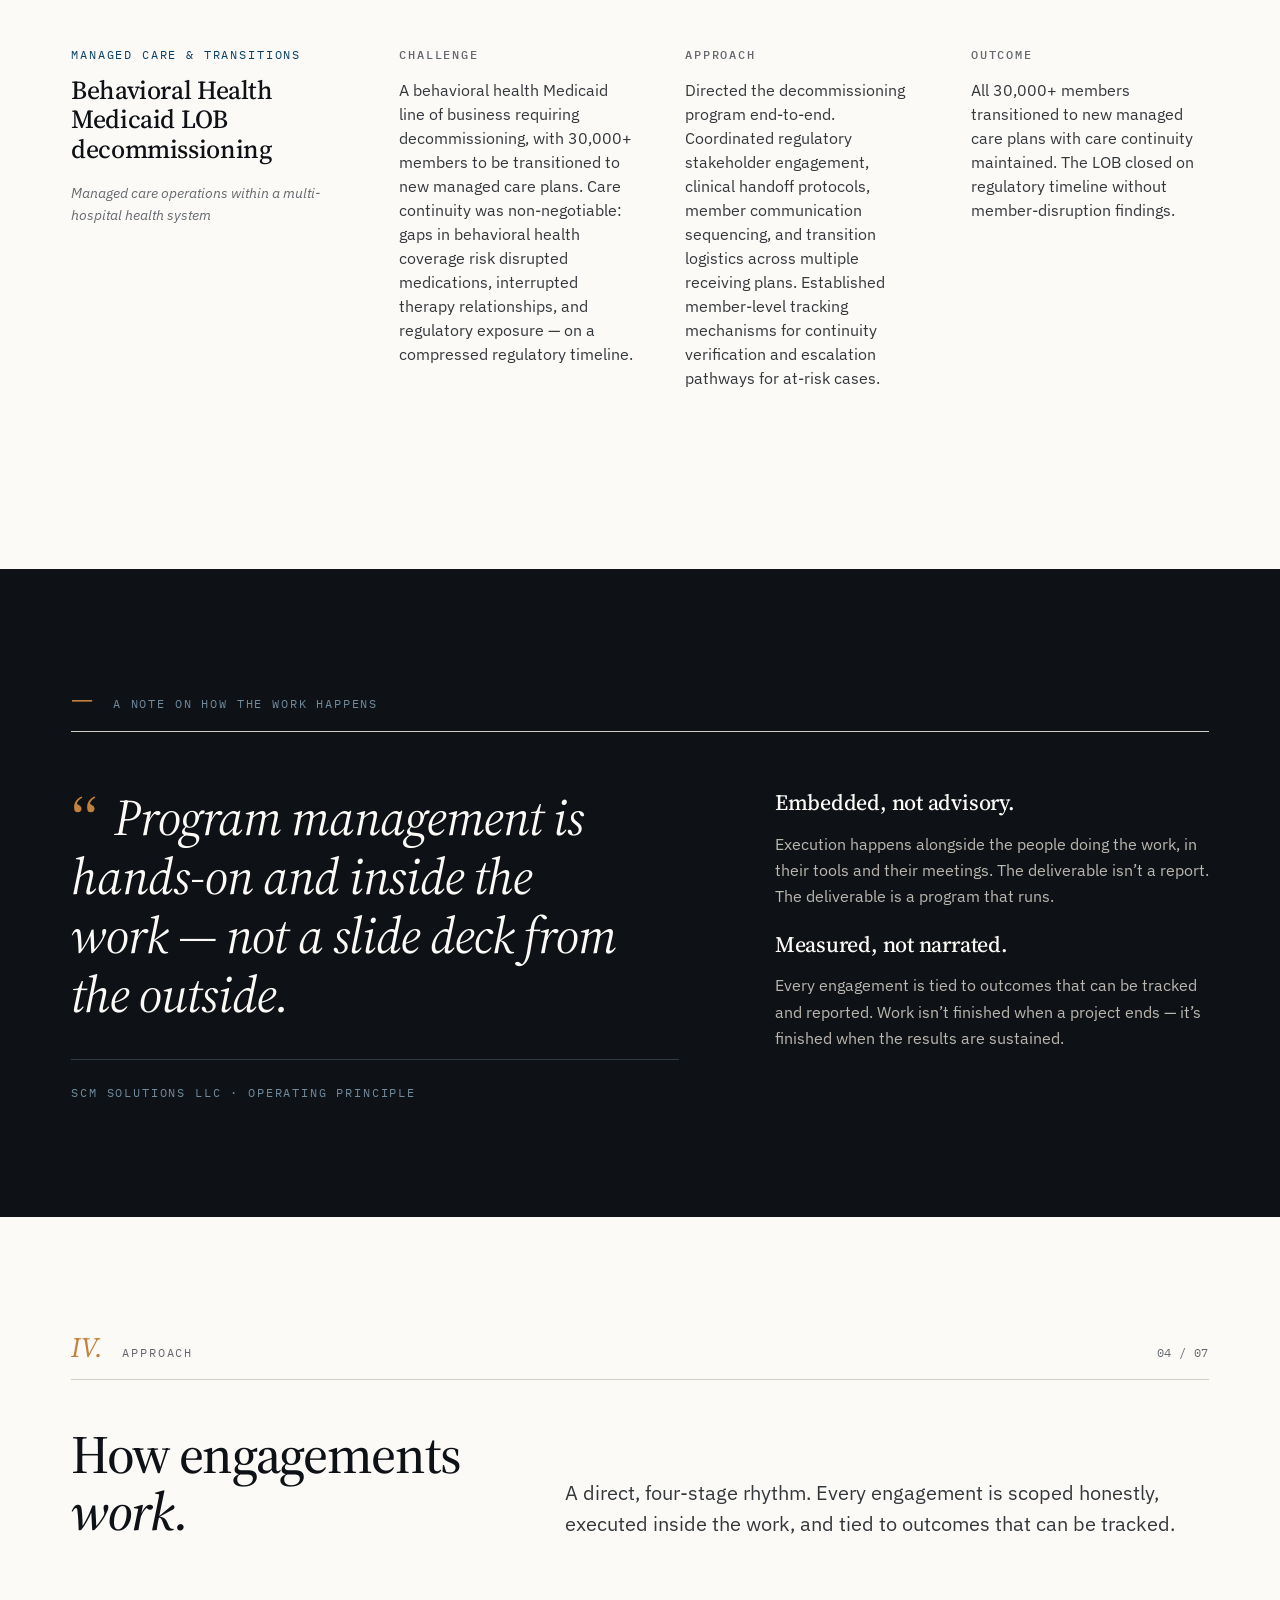
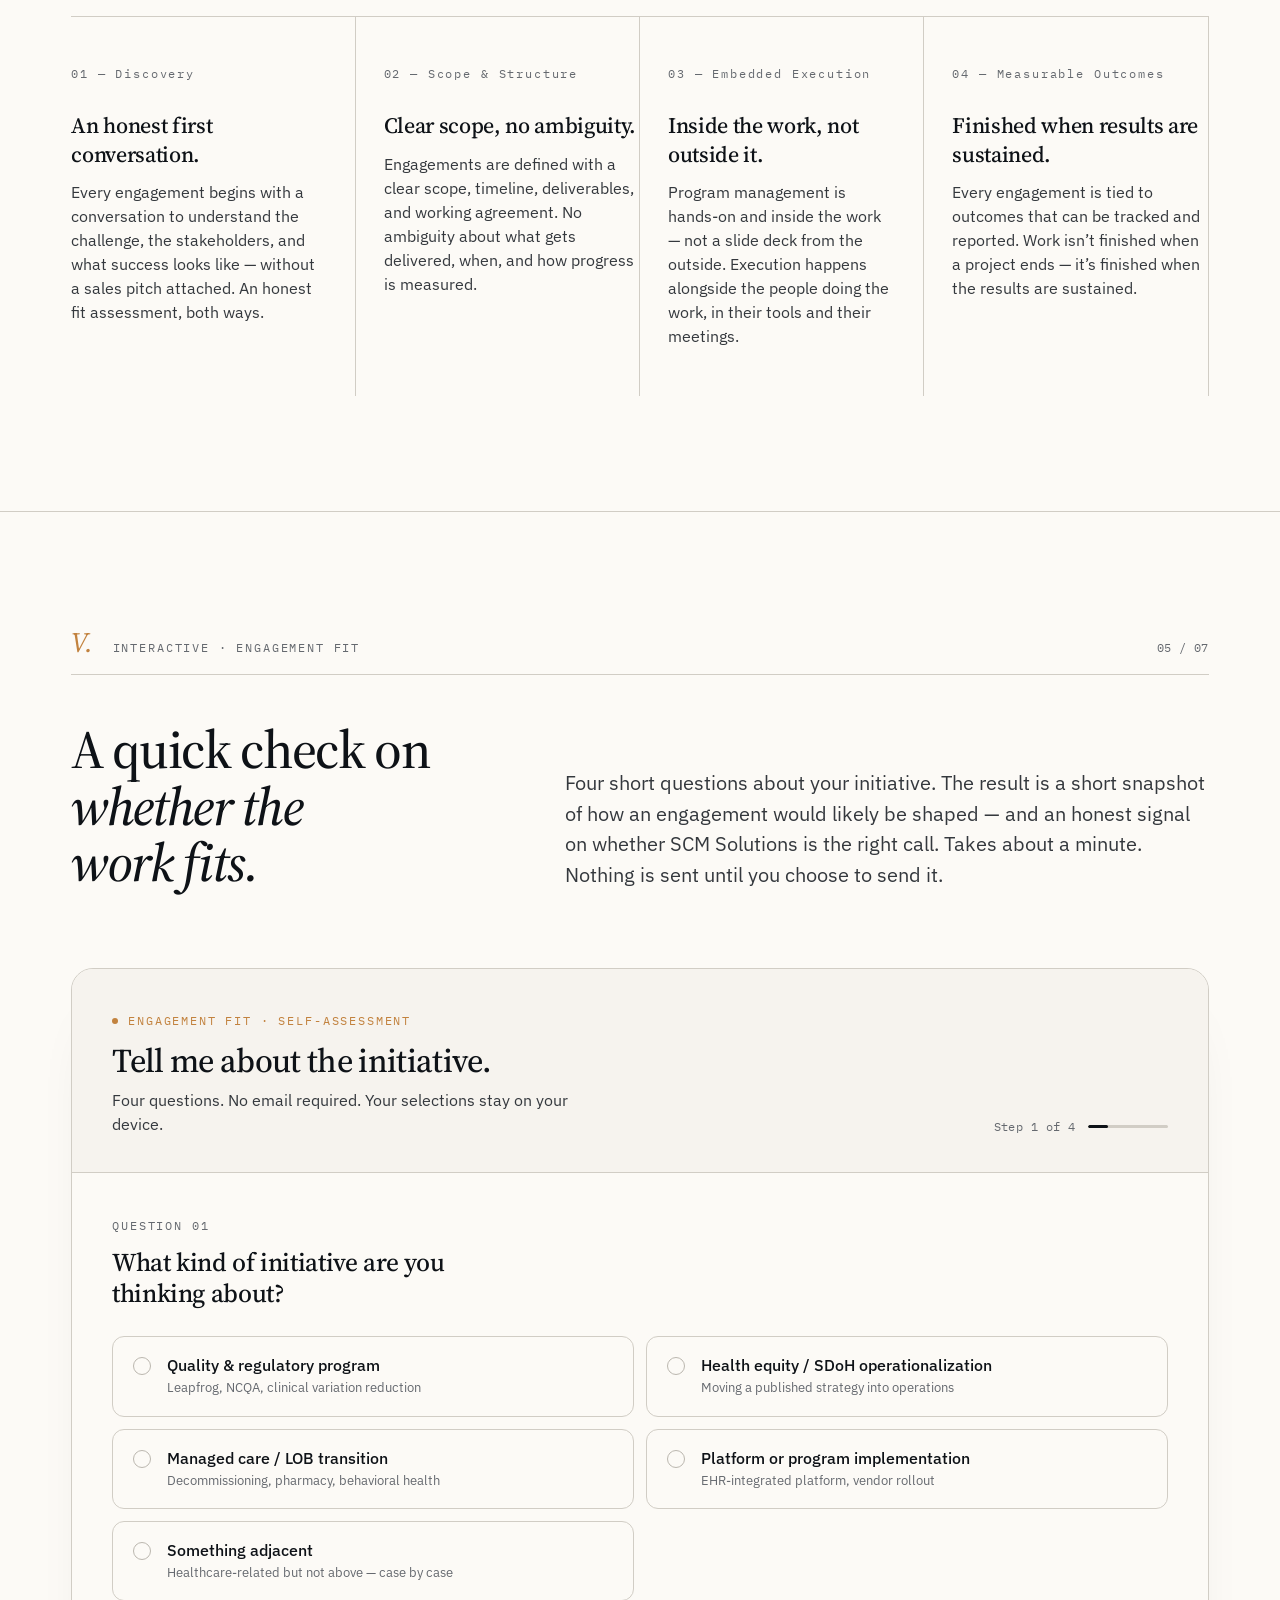
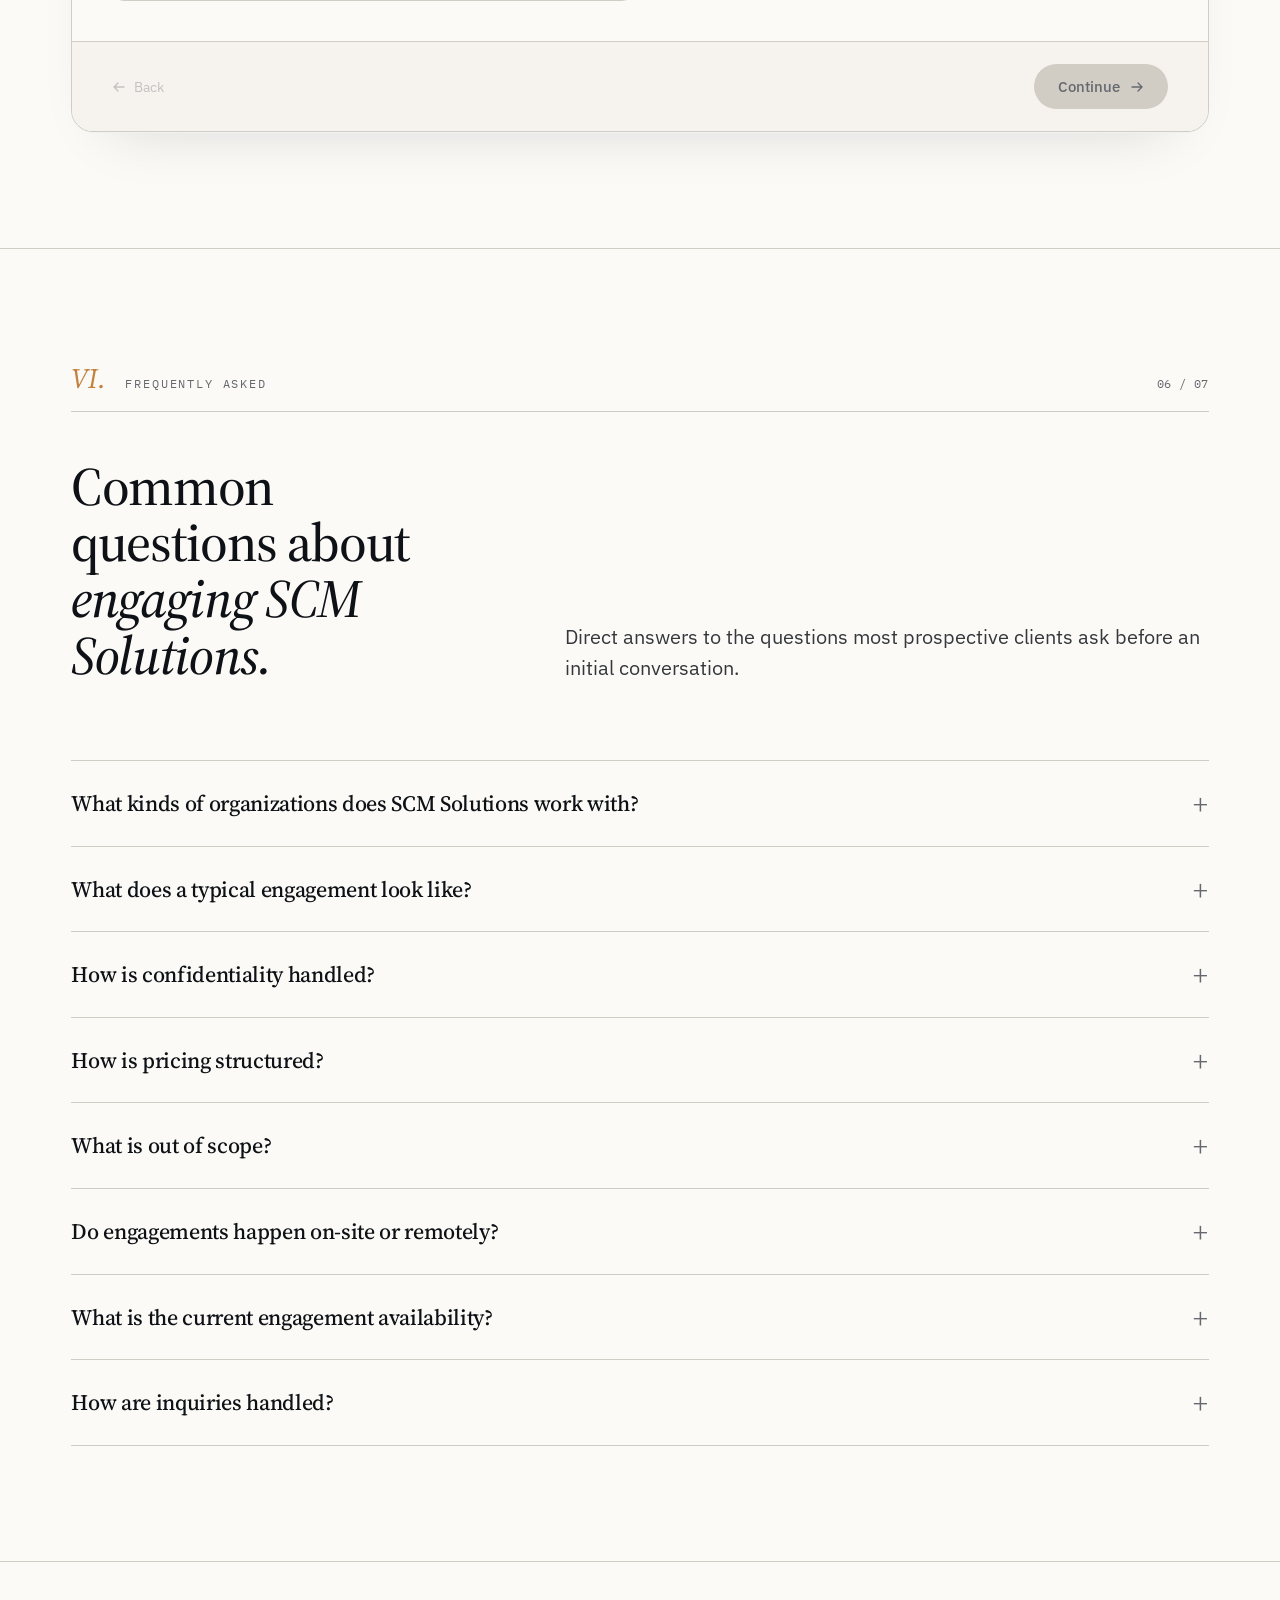
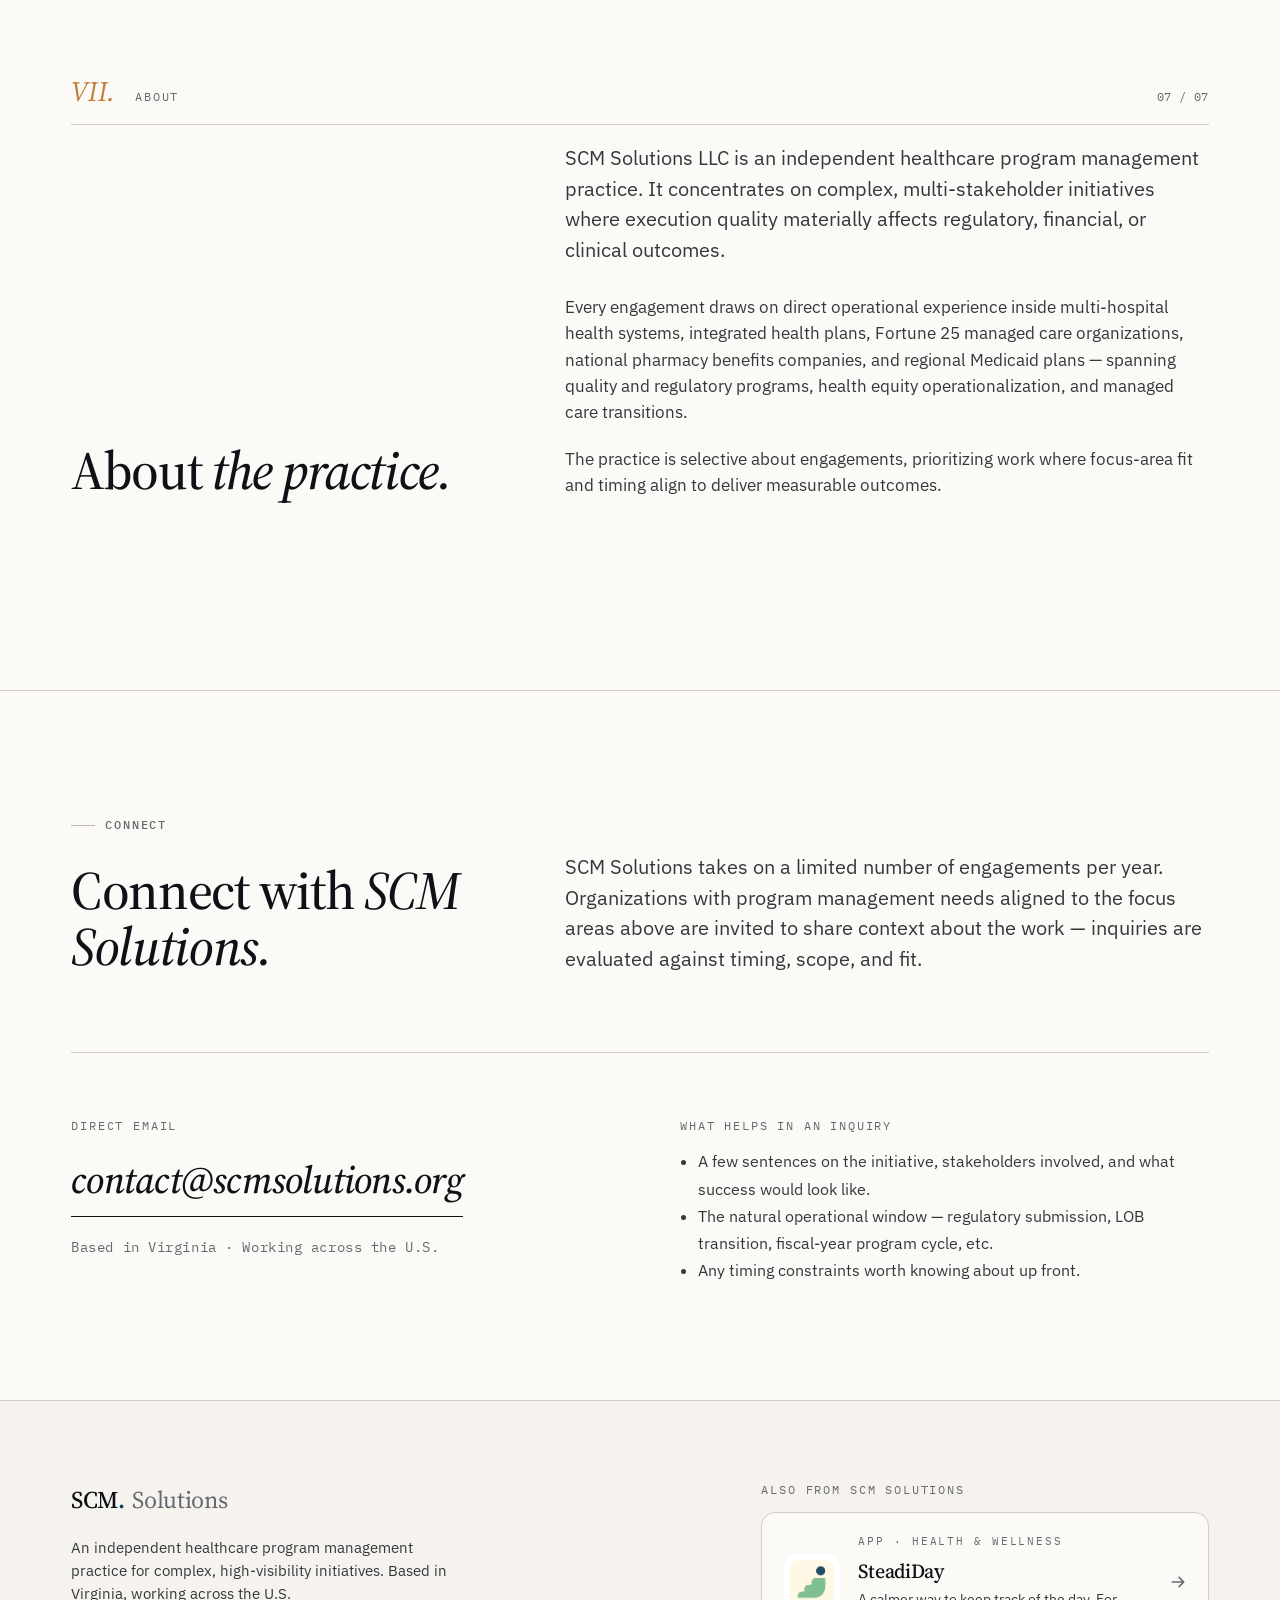
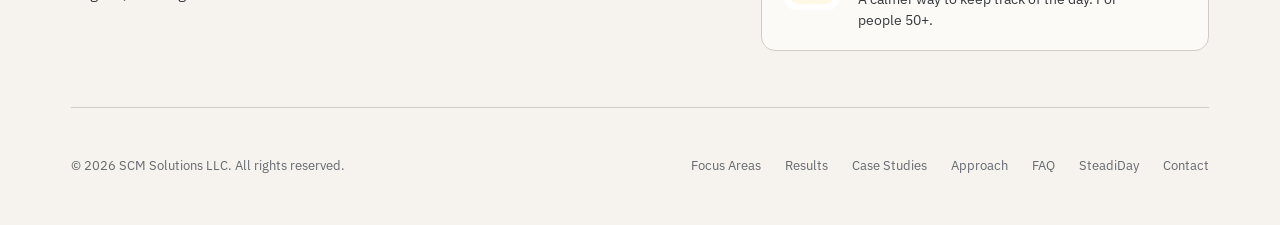
==== commit 17e8a4af: "Add files via upload" ====
--- a/index.html
+++ b/index.html
@@ -1,549 +1,925 @@
-<!DOCTYPE html>
+<!doctype html>
 <html lang="en">
 <head>
-    <meta charset="UTF-8">
-    <meta name="viewport" content="width=device-width, initial-scale=1.0">
-    <title>SCM Solutions LLC &mdash; Healthcare Program Management</title>
-    <meta name="description" content="SCM Solutions LLC is an independent healthcare program management practice focused on complex, high-visibility initiatives &mdash; quality and regulatory programs, health equity operationalization, and managed care transitions.">
-    <meta name="keywords" content="healthcare program management, healthcare project management, quality and regulatory programs, Leapfrog program management, NCQA program support, SDoH implementation, health equity operationalization, managed care transitions, clinical variation reduction, population health program management, healthcare program leadership, Medicaid program management">
-    <meta name="robots" content="index, follow">
-    <meta name="author" content="SCM Solutions LLC">
-    <link rel="canonical" href="https://scmsolutions.org/">
-    <link rel="icon" type="image/svg+xml" href="data:image/svg+xml,%3Csvg xmlns='http://www.w3.org/2000/svg' viewBox='0 0 32 32'%3E%3Crect width='32' height='32' rx='7' fill='%230C1222'/%3E%3Ctext x='8' y='23' font-family='Georgia, serif' font-size='19' fill='white'%3ES%3C/text%3E%3Ccircle cx='23' cy='22' r='2.2' fill='%23E8622B'/%3E%3C/svg%3E">
-    <meta property="og:title" content="SCM Solutions LLC &mdash; Healthcare Program Management">
-    <meta property="og:description" content="Independent healthcare program management practice focused on complex, high-visibility initiatives &mdash; quality and regulatory programs, health equity operationalization, and managed care transitions.">
-    <meta property="og:type" content="website">
-    <meta property="og:url" content="https://scmsolutions.org">
-    <meta property="og:site_name" content="SCM Solutions LLC">
-    <meta property="og:locale" content="en_US">
-    <meta name="twitter:card" content="summary">
-    <meta name="twitter:title" content="SCM Solutions LLC &mdash; Healthcare Program Management">
-    <meta name="twitter:description" content="Independent healthcare program management practice for complex, high-visibility initiatives.">
-    <script type="application/ld+json">
-    {"@context":"https://schema.org","@type":"ProfessionalService","name":"SCM Solutions LLC","url":"https://scmsolutions.org","description":"Independent healthcare program management practice for complex, high-visibility initiatives across quality and regulatory programs, health equity operationalization, and managed care transitions.","address":{"@type":"PostalAddress","addressRegion":"VA","addressCountry":"US"},"areaServed":{"@type":"Country","name":"United States"},"serviceType":["Healthcare Program Management","Quality and Regulatory Program Management","Health Equity Operationalization","SDoH Implementation","Managed Care Transitions","Clinical Variation Program Management"],"knowsAbout":["Health Systems","Managed Care Organizations","Medicaid","Population Health","Social Determinants of Health","Leapfrog Hospital Safety Grade","NCQA Accreditation","Clinical Variation Reduction","Pharmacy Network Operations"]}
-    </script>
-    <script type="application/ld+json">
-    {"@context":"https://schema.org","@type":"WebSite","name":"SCM Solutions LLC","url":"https://scmsolutions.org"}
-    </script>
-    <link rel="preconnect" href="https://fonts.googleapis.com">
-    <link rel="preconnect" href="https://fonts.gstatic.com" crossorigin>
-    <link href="https://fonts.googleapis.com/css2?family=Plus+Jakarta+Sans:ital,wght@0,300;0,400;0,500;0,600;0,700;0,800;1,400&family=Instrument+Serif:ital@0;1&display=swap" rel="stylesheet">
-    <style>
-        :root {
-            --midnight: #0C1222; --navy: #131C31; --navy-light: #1B2842;
-            --slate-600: #475569; --slate-400: #94A3B8; --slate-300: #CBD5E1;
-            --slate-200: #E2E8F0; --slate-100: #F1F5F9; --slate-50: #F8FAFC;
-            --white: #FFFFFF;
-            --ember: #E8622B; --ember-light: #F28A5A; --ember-hover: #D4682F;
-            --ember-glow: rgba(232,98,43,0.12);
-            --sage: #34D399; --sage-dark: #059669;
-            --text: #1E293B; --text-mid: #475569; --text-light: #94A3B8;
-        }
-        * { margin: 0; padding: 0; box-sizing: border-box; }
-        html { scroll-behavior: smooth; }
-        body { font-family: 'Plus Jakarta Sans', sans-serif; color: var(--text); background: var(--white); -webkit-font-smoothing: antialiased; line-height: 1.65; font-size: 17px; }
-
-        /* NAV */
-        nav { position: fixed; top: 0; width: 100%; z-index: 100; padding: 1rem 3rem; display: flex; justify-content: space-between; align-items: center; background: rgba(255,255,255,0.92); backdrop-filter: blur(16px); border-bottom: 1px solid transparent; transition: all 0.3s; }
-        nav.scrolled { border-bottom-color: var(--slate-200); box-shadow: 0 2px 20px rgba(12,18,34,0.06); }
-        .logo { font-family: 'Instrument Serif', serif; font-size: 1.35rem; font-weight: 400; color: var(--text); text-decoration: none; }
-        .logo b { color: var(--ember); font-weight: 400; }
-        .nav-links { display: flex; gap: 1.75rem; align-items: center; }
-        .nav-links a { color: var(--text-mid); text-decoration: none; font-size: 0.9rem; font-weight: 500; transition: color 0.2s; }
-        .nav-links a:hover { color: var(--ember); }
-        .nav-cta { background: var(--ember) !important; color: var(--white) !important; padding: 0.6rem 1.4rem !important; border-radius: 8px !important; font-weight: 600 !important; transition: background 0.2s, transform 0.15s !important; }
-        .nav-cta:hover { background: var(--ember-hover) !important; transform: translateY(-1px); }
-        .hamburger { display: none; background: none; border: none; cursor: pointer; padding: 4px; }
-        .hamburger span { display: block; width: 22px; height: 2px; background: var(--text); margin: 5px 0; border-radius: 2px; }
-
-        /* HERO */
-        .hero { background: var(--midnight); position: relative; overflow: hidden; }
-        .hero-bg { position: absolute; inset: 0; }
-        .hero-bg .orb { position: absolute; border-radius: 50%; filter: blur(80px); opacity: 0.5; }
-        .hero-bg .orb1 { width: 500px; height: 500px; background: rgba(232,98,43,0.1); top: -10%; left: -5%; animation: float1 12s ease-in-out infinite; }
-        .hero-bg .orb2 { width: 400px; height: 400px; background: rgba(52,211,153,0.07); bottom: -15%; right: -5%; animation: float2 15s ease-in-out infinite; }
-        .hero-bg .orb3 { width: 300px; height: 300px; background: rgba(232,98,43,0.05); top: 40%; right: 20%; animation: float1 18s ease-in-out infinite reverse; }
-        @keyframes float1 { 0%,100% { transform: translate(0,0); } 50% { transform: translate(30px,-20px); } }
-        @keyframes float2 { 0%,100% { transform: translate(0,0); } 50% { transform: translate(-25px,15px); } }
-        .hero-grid { position: absolute; inset: 0; background-image: linear-gradient(rgba(255,255,255,0.02) 1px, transparent 1px), linear-gradient(90deg, rgba(255,255,255,0.02) 1px, transparent 1px); background-size: 50px 50px; }
-        .hero-inner { position: relative; z-index: 2; max-width: 920px; margin: 0 auto; padding: 12rem 3rem 7.5rem; }
-        .hero .badges { display: flex; flex-wrap: wrap; gap: 0.75rem; align-items: center; margin-bottom: 2rem; }
-        .hero .tag { display: inline-flex; align-items: center; gap: 0.6rem; font-size: 0.82rem; font-weight: 600; letter-spacing: 2.5px; text-transform: uppercase; color: var(--ember); }
-        .hero .tag::before { content: ''; width: 28px; height: 2px; background: var(--ember); border-radius: 2px; }
-        .hero h1 { font-family: 'Instrument Serif', serif; font-size: clamp(2.8rem, 5.5vw, 4.2rem); font-weight: 400; line-height: 1.12; color: var(--white); margin-bottom: 2rem; max-width: 800px; }
-        .hero h1 em { font-style: italic; color: var(--ember-light); }
-        .hero .lede { font-size: 1.2rem; line-height: 1.85; font-weight: 400; color: var(--slate-400); max-width: 640px; margin-bottom: 2.75rem; }
-        .hero-cta { display: inline-flex; align-items: center; gap: 0.6rem; padding: 1rem 2.2rem; border-radius: 8px; background: var(--ember); color: var(--white); font-size: 1rem; font-weight: 600; text-decoration: none; transition: all 0.25s; }
-        .hero-cta:hover { background: var(--ember-hover); transform: translateY(-2px); box-shadow: 0 12px 35px rgba(232,98,43,0.3); }
-        .hero-cta svg { width: 18px; height: 18px; transition: transform 0.2s; }
-        .hero-cta:hover svg { transform: translateX(3px); }
-
-        /* SHARED */
-        .stag { font-size: 0.78rem; font-weight: 700; letter-spacing: 2.5px; text-transform: uppercase; margin-bottom: 0.75rem; }
-        .stag.ember { color: var(--ember); }
-        .stag.sage { color: var(--sage-dark); }
-        .sh { font-family: 'Instrument Serif', serif; font-size: clamp(1.8rem, 3.2vw, 2.6rem); font-weight: 400; line-height: 1.2; color: var(--text); }
-
-        /* TRUST */
-        .trust { padding: 4rem 3rem; border-bottom: 1px solid var(--slate-200); }
-        .trust-inner { max-width: 1100px; margin: 0 auto; display: flex; align-items: center; gap: 2rem; }
-        .trust-label { font-size: 0.78rem; font-weight: 700; letter-spacing: 2px; text-transform: uppercase; color: var(--text-light); white-space: nowrap; }
-        .trust-items { display: flex; flex-wrap: wrap; gap: 0.5rem; }
-        .trust-pill { padding: 0.55rem 1.15rem; border: 1px solid var(--slate-200); border-radius: 50px; font-size: 0.9rem; color: var(--text-mid); font-weight: 500; background: var(--white); transition: border-color 0.2s, color 0.2s; }
-        .trust-pill:hover { border-color: var(--slate-400); color: var(--text); }
-
-        /* SERVICES */
-        .services { padding: 6rem 3rem; max-width: 1100px; margin: 0 auto; }
-        .services .head { max-width: 640px; margin-bottom: 3.5rem; }
-        .services .head p.sub { font-size: 1.08rem; line-height: 1.75; color: var(--text-mid); margin-top: 1rem; }
-        .svc-grid { display: grid; grid-template-columns: repeat(3, 1fr); gap: 1.5rem; }
-        .svc { padding: 2.5rem 2rem; border: 1px solid var(--slate-200); border-radius: 12px; background: var(--white); transition: all 0.3s; position: relative; overflow: hidden; }
-        .svc::before { content: ''; position: absolute; top: 0; left: 0; right: 0; height: 3px; background: var(--ember); transform: scaleX(0); transform-origin: left; transition: transform 0.3s; }
-        .svc:hover { border-color: var(--slate-300); box-shadow: 0 12px 40px rgba(12,18,34,0.06); transform: translateY(-3px); }
-        .svc:hover::before { transform: scaleX(1); }
-        .svc-icon { width: 48px; height: 48px; border-radius: 12px; display: flex; align-items: center; justify-content: center; margin-bottom: 1.25rem; background: var(--ember-glow); }
-        .svc-icon svg { width: 24px; height: 24px; color: var(--ember); }
-        .svc h3 { font-family: 'Instrument Serif', serif; font-size: 1.2rem; font-weight: 400; margin-bottom: 0.7rem; line-height: 1.3; color: var(--text); }
-        .svc p { font-size: 0.95rem; line-height: 1.75; color: var(--text-mid); }
-
-        /* RESULTS */
-        .results { background: var(--midnight); padding: 6rem 3rem; position: relative; overflow: hidden; }
-        .results::before { content: ''; position: absolute; top: 0; right: 0; width: 350px; height: 350px; background: radial-gradient(circle, rgba(232,98,43,0.06) 0%, transparent 70%); border-radius: 50%; }
-        .results-inner { max-width: 1100px; margin: 0 auto; position: relative; z-index: 2; }
-        .results .head .stag { color: var(--ember); }
-        .results .head .sh { color: var(--white); }
-        .results .head { max-width: 560px; margin-bottom: 3.5rem; }
-        .res-grid { display: grid; grid-template-columns: repeat(4, 1fr); gap: 1.5rem; }
-        .res-card { padding: 2rem; background: var(--navy); border: 1px solid var(--navy-light); border-radius: 12px; transition: all 0.3s; position: relative; }
-        .res-card::after { content: ''; position: absolute; bottom: 0; left: 1.5rem; right: 1.5rem; height: 2px; background: linear-gradient(90deg, var(--sage), transparent); opacity: 0; transition: opacity 0.3s; }
-        .res-card:hover { transform: translateY(-3px); border-color: rgba(52,211,153,0.2); }
-        .res-card:hover::after { opacity: 1; }
-        .res-card .metric { font-family: 'Instrument Serif', serif; font-size: 2.5rem; font-weight: 400; color: var(--sage); line-height: 1; margin-bottom: 0.2rem; }
-        .res-card .metric-label { font-size: 0.85rem; font-weight: 600; color: var(--slate-300); line-height: 1.35; padding-bottom: 1rem; margin-bottom: 1rem; border-bottom: 1px solid rgba(255,255,255,0.05); }
-        .res-card p { font-size: 0.9rem; line-height: 1.65; color: var(--slate-400); }
-
-        /* CASE STUDIES */
-        .cases { padding: 6rem 3rem; max-width: 1100px; margin: 0 auto; }
-        .cases .head { max-width: 640px; margin-bottom: 3.5rem; }
-        .cases .head p.sub { font-size: 1.08rem; line-height: 1.75; color: var(--text-mid); margin-top: 1rem; }
-        .case-grid { display: grid; grid-template-columns: repeat(3, 1fr); gap: 1.5rem; }
-        .case-card { padding: 2.25rem 2rem; border: 1px solid var(--slate-200); border-radius: 12px; background: var(--white); transition: all 0.3s; position: relative; display: flex; flex-direction: column; }
-        .case-card:hover { border-color: var(--slate-300); box-shadow: 0 12px 40px rgba(12,18,34,0.06); transform: translateY(-3px); }
-        .case-card .case-focus { display: inline-block; font-size: 0.7rem; font-weight: 700; letter-spacing: 1.5px; text-transform: uppercase; color: var(--ember); margin-bottom: 0.85rem; }
-        .case-card h3 { font-family: 'Instrument Serif', serif; font-size: 1.3rem; font-weight: 400; margin-bottom: 0.3rem; line-height: 1.3; color: var(--text); }
-        .case-card .case-attr { font-size: 0.82rem; color: var(--text-light); font-style: italic; margin-bottom: 1.5rem; padding-bottom: 1.2rem; border-bottom: 1px solid var(--slate-200); }
-        .case-section { margin-bottom: 1.1rem; }
-        .case-section:last-child { margin-bottom: 0; }
-        .case-label { font-size: 0.72rem; font-weight: 700; letter-spacing: 1.2px; text-transform: uppercase; color: var(--text-mid); margin-bottom: 0.4rem; }
-        .case-section p { font-size: 0.92rem; line-height: 1.7; color: var(--text-mid); }
-
-        /* PROCESS */
-        .process { padding: 6rem 3rem; max-width: 900px; margin: 0 auto; }
-        .process .head { margin-bottom: 3.5rem; }
-        .steps { display: grid; gap: 0; }
-        .step { display: grid; grid-template-columns: 80px 1fr; gap: 2rem; padding: 2.5rem 0; border-top: 1px solid var(--slate-200); position: relative; }
-        .step:last-child { border-bottom: 1px solid var(--slate-200); }
-        .step-num { font-family: 'Instrument Serif', serif; font-size: 2.2rem; color: var(--ember); padding-top: 0.1rem; opacity: 0.4; transition: opacity 0.3s; }
-        .step:hover .step-num { opacity: 1; }
-        .step h3 { font-family: 'Instrument Serif', serif; font-size: 1.35rem; font-weight: 400; color: var(--text); margin-bottom: 0.6rem; }
-        .step p { font-size: 1.05rem; line-height: 1.8; color: var(--text-mid); }
-
-        /* FAQ */
-        .faq-band { background: var(--slate-50); border-top: 1px solid var(--slate-200); border-bottom: 1px solid var(--slate-200); }
-        .faq { padding: 6rem 3rem; max-width: 900px; margin: 0 auto; }
-        .faq .head { margin-bottom: 3.5rem; }
-        .faq-list { display: grid; gap: 0; }
-        .faq-item { padding: 2rem 0; border-top: 1px solid var(--slate-200); }
-        .faq-item:last-child { border-bottom: 1px solid var(--slate-200); }
-        .faq-item h3 { font-family: 'Instrument Serif', serif; font-size: 1.25rem; font-weight: 400; color: var(--text); margin-bottom: 0.85rem; line-height: 1.35; }
-        .faq-item p { font-size: 1rem; line-height: 1.8; color: var(--text-mid); }
-
-        /* ABOUT */
-        .about-band { background: var(--white); border-bottom: 1px solid var(--slate-200); position: relative; }
-        .about-band::before { content: ''; position: absolute; top: 2rem; right: 3rem; width: 120px; height: 120px; border: 2px solid var(--slate-200); border-radius: 50%; opacity: 0.5; }
-        .about-band::after { content: ''; position: absolute; bottom: 3rem; left: 5rem; width: 80px; height: 80px; border: 2px solid var(--slate-200); border-radius: 50%; opacity: 0.3; }
-        .about { max-width: 820px; margin: 0 auto; padding: 6rem 3rem; position: relative; z-index: 2; }
-        .about .sh { margin-bottom: 2rem; }
-        .about-body p { font-size: 1.1rem; line-height: 1.9; color: var(--text-mid); margin-bottom: 1.35rem; }
-
-        /* CONTACT */
-        .contact-band { background: var(--midnight); position: relative; overflow: hidden; }
-        .contact-band::before { content: ''; position: absolute; bottom: -100px; left: -100px; width: 400px; height: 400px; background: radial-gradient(circle, rgba(232,98,43,0.06) 0%, transparent 60%); border-radius: 50%; }
-        .contact { max-width: 820px; margin: 0 auto; padding: 6rem 3rem; position: relative; z-index: 2; }
-        .contact .stag { color: var(--ember); }
-        .contact .sh { color: var(--white); margin-bottom: 1.25rem; }
-        .contact p { font-size: 1.15rem; line-height: 1.85; color: var(--slate-400); max-width: 620px; }
-        .contact .email-line { margin-top: 2.5rem; }
-        .contact .email-line a { display: inline-flex; align-items: center; gap: 0.6rem; padding: 1rem 2.2rem; border: 2px solid var(--ember); border-radius: 8px; color: var(--ember); font-size: 1.1rem; font-weight: 600; text-decoration: none; transition: all 0.25s; }
-        .contact .email-line a:hover { background: var(--ember); color: var(--white); transform: translateY(-2px); box-shadow: 0 10px 30px rgba(232,98,43,0.2); }
-        .contact .email-line a svg { width: 20px; height: 20px; }
-        .contact .contact-note { margin-top: 2rem; font-size: 0.85rem; color: var(--slate-400); letter-spacing: 0.2px; }
-
-        /* FOOTER */
-        footer { border-top: 1px solid rgba(255,255,255,0.05); padding: 2.5rem 3rem; background: var(--midnight); }
-        .foot-inner { max-width: 1100px; margin: 0 auto; display: flex; justify-content: space-between; align-items: center; flex-wrap: wrap; gap: 0.75rem; }
-        .foot-name { font-family: 'Instrument Serif', serif; font-size: 1rem; color: var(--slate-300); }
-        .foot-links { display: flex; gap: 1.5rem; flex-wrap: wrap; }
-        .foot-links a { font-size: 0.85rem; color: var(--slate-400); text-decoration: none; transition: color 0.2s; }
-        .foot-links a:hover { color: var(--ember); }
-        .copy { width: 100%; text-align: center; margin-top: 1.25rem; padding-top: 1.25rem; border-top: 1px solid rgba(255,255,255,0.05); font-size: 0.8rem; color: var(--slate-400); opacity: 0.5; }
-
-        /* FADE */
-        .fi { opacity: 0; transform: translateY(20px); transition: opacity 0.65s ease, transform 0.65s ease; }
-        .fi.vis { opacity: 1; transform: translateY(0); }
-        .fi-d1 { transition-delay: 0.1s; }
-        .fi-d2 { transition-delay: 0.2s; }
-        .fi-d3 { transition-delay: 0.3s; }
-
-        /* RESPONSIVE */
-        @media (max-width: 900px) {
-            .svc-grid { grid-template-columns: 1fr; }
-            .case-grid { grid-template-columns: 1fr; }
-            .res-grid { grid-template-columns: repeat(2, 1fr); }
-            .trust-inner { flex-direction: column; align-items: flex-start; }
-        }
-        @media (max-width: 600px) {
-            body { font-size: 16px; }
-            nav { padding: 0.85rem 1.5rem; }
-            .nav-links { display: none; }
-            .nav-links.open { display: flex; flex-direction: column; position: absolute; top: 100%; left: 0; width: 100%; background: rgba(255,255,255,0.98); backdrop-filter: blur(12px); padding: 1.25rem 1.5rem; gap: 1rem; border-bottom: 1px solid var(--slate-200); }
-            .hamburger { display: block; }
-            .hero-inner { padding: 9rem 1.5rem 5rem; }
-            .trust, .services, .cases, .process, .faq, .about, .contact { padding-left: 1.5rem; padding-right: 1.5rem; }
-            .results { padding-left: 1.5rem; padding-right: 1.5rem; }
-            .res-grid { grid-template-columns: 1fr; }
-            .foot-inner { flex-direction: column; text-align: center; }
-            .foot-links { justify-content: center; flex-wrap: wrap; }
-            .step { grid-template-columns: 50px 1fr; gap: 1rem; }
-        }
-    </style>
+<meta charset="utf-8" />
+<meta name="viewport" content="width=device-width,initial-scale=1" />
+<title>SCM Solutions LLC — Healthcare Program Management</title>
+<meta name="description" content="SCM Solutions LLC is an independent healthcare program management practice focused on complex, high-visibility initiatives — quality and regulatory programs, health equity operationalization, and managed care transitions." />
+<link rel="preconnect" href="https://fonts.googleapis.com" />
+<link rel="preconnect" href="https://fonts.gstatic.com" crossorigin />
+<link href="https://fonts.googleapis.com/css2?family=Source+Serif+4:ital,opsz,wght@0,8..60,400;0,8..60,500;0,8..60,600;1,8..60,400;1,8..60,500&family=IBM+Plex+Sans:wght@400;500;600&family=IBM+Plex+Mono:wght@400;500&display=swap" rel="stylesheet" />
+<link rel="icon" href="img/scm-favicon.svg" type="image/svg+xml" />
+<link rel="stylesheet" href="styles.css" />
 </head>
-<body>
-
-<nav id="nb">
-    <a href="#" class="logo">SCM<b>.</b> Solutions</a>
-    <div class="nav-links" id="nl">
-        <a href="#services">Focus Areas</a>
+<body data-screen-label="SCM Solutions — Home">
+
+<header class="topnav">
+  <div class="topnav-inner">
+    <a class="brand" href="index.html" aria-label="SCM Solutions home">
+      <span>SCM</span><span class="dot">.</span><span class="light">&nbsp;Solutions</span>
+    </a>
+    <nav class="topnav-links" aria-label="Primary">
+      <a href="#focus">Focus Areas</a>
+      <a href="#results">Results</a>
+      <a href="#cases">Case Studies</a>
+      <a href="#approach">Approach</a>
+      <a href="#fit">Fit Check</a>
+      <a href="#faq">FAQ</a>
+      <a href="#about">About</a>
+    </nav>
+    <a class="btn btn-primary cta" href="#connect">
+      Connect
+      <svg class="arrow" viewBox="0 0 14 14" fill="none" aria-hidden="true"><path d="M2 7h10M8 3l4 4-4 4" stroke="currentColor" stroke-width="1.4" stroke-linecap="round" stroke-linejoin="round"/></svg>
+    </a>
+  </div>
+</header>
+
+<main>
+
+  <!-- ================ HERO ================ -->
+  <section class="hero" data-screen-label="Hero">
+    <div class="wrap">
+      <div class="hero-mark">
+        <span class="ink-square">S<span class="dot">.</span></span>
+        <span class="eyebrow" style="margin: 0;">Healthcare Program Management</span>
+      </div>
+
+      <h1 style="margin-top: 32px; max-width: 18ch;">
+        Program management for the healthcare initiatives <span class="accent">that can&rsquo;t slip.</span>
+      </h1>
+      <p class="lede" style="margin-top: 40px; max-width: 60ch;">
+        SCM Solutions LLC is an independent program management practice for complex healthcare initiatives — quality and regulatory programs, health equity operationalization, and managed care transitions. Every engagement draws on operational experience inside multi-hospital systems, integrated health plans, and Fortune 25 managed care organizations.
+      </p>
+
+      <div class="hero-meta">
+        <a class="btn btn-primary" href="#connect">
+          Connect with SCM Solutions
+          <svg class="arrow" viewBox="0 0 14 14" fill="none" aria-hidden="true"><path d="M2 7h10M8 3l4 4-4 4" stroke="currentColor" stroke-width="1.4" stroke-linecap="round" stroke-linejoin="round"/></svg>
+        </a>
+        <a class="btn btn-ghost" href="#cases">Read case studies</a>
+        <a class="hero-fit-link" href="#fit">60-second fit check</a>
+      </div>
+
+      <div class="hero-rail">
+        <div class="hero-rail-item">
+          <div class="k">Practice</div>
+          <div class="v">Independent &amp; selective.<br/><span class="accent-amber">Limited engagements per year.</span></div>
+        </div>
+        <div class="hero-rail-item">
+          <div class="k">Engagement length</div>
+          <div class="v">8 – 24 weeks, typical.<br/><span class="accent-amber">Aligned to operational rhythm.</span></div>
+        </div>
+        <div class="hero-rail-item">
+          <div class="k">Based</div>
+          <div class="v">Virginia — working across the U.S.<br/><span class="accent-amber">Remote-first, on-site when it matters.</span></div>
+        </div>
+      </div>
+
+      <div class="hero-foot">
+        <div class="hero-foot-label">Experience across</div>
+        <div class="hero-foot-list">
+          <span>Multi-Hospital Health Systems</span>
+          <span>Integrated Health Plans</span>
+          <span>Fortune 25 Managed Care</span>
+          <span>National Pharmacy Benefits</span>
+          <span>Medicaid Managed Care</span>
+          <span>Behavioral Health</span>
+        </div>
+      </div>
+    </div>
+  </section>
+
+  <!-- ================ FOCUS AREAS ================ -->
+  <section id="focus" data-screen-label="Focus Areas">
+    <div class="wrap">
+      <div class="section-index">
+        <span class="roman">I.</span>
+        <span class="label">Focus Areas</span>
+        <span class="of">01 / 07</span>
+      </div>
+      <div class="section-head">
+        <div>
+          <h2 style="margin-top: 28px;">Program management,<br/><em>in three areas of deep&nbsp;experience.</em></h2>
+        </div>
+        <p class="lede">
+          Every engagement draws on direct experience leading similar initiatives inside health systems and managed care organizations. Adjacent healthcare work is considered case-by-case.
+        </p>
+      </div>
+
+      <div class="focus-grid">
+        <article class="focus-card">
+          <div class="focus-num">01 / Quality &amp; Regulatory</div>
+          <h3>Quality &amp; Regulatory Programs</h3>
+          <p>Program management for Leapfrog, NCQA, clinical variation reduction, and other high-visibility quality initiatives. Cross-functional coordination, deadline discipline, and executive-ready reporting for work where regulatory stakes are real.</p>
+        </article>
+        <article class="focus-card">
+          <div class="focus-num">02 / Health Equity</div>
+          <h3>Health Equity &amp; SDoH Operationalization</h3>
+          <p>Moving SDoH screening, health equity strategy, and community health initiatives from policy documents to operational reality. EHR workflow design, vendor coordination, and measurable screening-rate improvement.</p>
+        </article>
+        <article class="focus-card">
+          <div class="focus-num">03 / Managed Care</div>
+          <h3>Managed Care &amp; Transition Programs</h3>
+          <p>Line-of-business transitions, pharmacy network redesign, behavioral health program management, and regulatory stakeholder coordination across Medicaid and commercial lines.</p>
+        </article>
+      </div>
+    </div>
+  </section>
+
+  <!-- ================ RESULTS ================ -->
+  <section id="results" data-screen-label="Results">
+    <div class="wrap">
+      <div class="section-index">
+        <span class="roman">II.</span>
+        <span class="label">Select Results</span>
+        <span class="of">02 / 07</span>
+      </div>
+      <div class="section-head">
+        <div>
+          <h2 style="margin-top: 28px;">Outcomes from <em>past programs.</em></h2>
+        </div>
+        <p class="lede">
+          A representative sample of measurable outcomes from prior engagements. Organizations and identifying details are kept confidential under mutual NDA.
+        </p>
+      </div>
+
+      <div class="stats">
+        <div class="stat" style="--fill: 0.55;">
+          <div class="stat-num">$10<span class="unit">M+</span></div>
+          <div class="stat-label">Portfolio-wide savings</div>
+          <div class="stat-bar"><i></i></div>
+          <div class="stat-bar-meta"><span>28 initiatives</span><span>FY21 – FY23</span></div>
+          <p>Program management for a 28-initiative clinical variation portfolio at a multi-hospital system — $10M+ in documented savings across three fiscal years.</p>
+        </div>
+        <div class="stat" style="--fill: 0.88;">
+          <div class="stat-num">$20<span class="unit">M+</span></div>
+          <div class="stat-label">Annual savings</div>
+          <div class="stat-bar"><i></i></div>
+          <div class="stat-bar-meta"><span>21 hospitals</span><span>18 staff</span></div>
+          <p>Program management for a 21-hospital transfer liaison program (18 staff) sustaining $20M+ in annual savings through process improvement.</p>
+        </div>
+        <div class="stat" style="--fill: 0.7;">
+          <div class="stat-num">30<span class="unit">K+</span></div>
+          <div class="stat-label">Members transitioned</div>
+          <div class="stat-bar"><i></i></div>
+          <div class="stat-bar-meta"><span>Behavioral Health</span><span>0 disruption findings</span></div>
+          <p>Program management for the decommissioning of a Behavioral Health Medicaid line of business — 30K+ members transitioned with care continuity maintained.</p>
+        </div>
+        <div class="stat" style="--fill: 0.95;">
+          <div class="stat-num">1<span class="unit">M+</span></div>
+          <div class="stat-label">Patients impacted</div>
+          <div class="stat-bar"><i></i></div>
+          <div class="stat-bar-meta"><span>3 regional networks</span><span>National scope</span></div>
+          <p>Program management for the replacement of a national pharmacy network with three regionalized networks serving 1M+ patients.</p>
+        </div>
+      </div>
+    </div>
+  </section>
+
+  <!-- ================ CASES ================ -->
+  <section id="cases" data-screen-label="Case Studies">
+    <div class="wrap">
+      <div class="section-index">
+        <span class="roman">III.</span>
+        <span class="label">Case Studies</span>
+        <span class="of">03 / 07</span>
+      </div>
+      <div class="section-head">
+        <div>
+          <h2 style="margin-top: 28px;">How the work <em>gets done.</em></h2>
+        </div>
+        <p class="lede">
+          Representative engagements — anonymized at the organization level — drawn from the three focus areas above.
+        </p>
+      </div>
+
+      <div class="cases">
+
+        <article class="case">
+          <div class="case-meta">
+            <div class="case-tag">Health Equity &amp; SDoH</div>
+            <h3>Operationalizing SDoH at system scale</h3>
+            <div class="case-org">Multi-hospital health system, Southeast U.S.</div>
+          </div>
+          <div class="case-block">
+            <h5>Challenge</h5>
+            <p>A published health equity strategy without an operational mechanism for identifying social drivers of health at the point of care. No SDoH platform integrated into the EHR. Clinical, operational, marketing, and training functions misaligned on scope and sequencing — the common failure mode for health equity strategy stalling at the gap between policy and operations.</p>
+          </div>
+          <div class="case-block">
+            <h5>Approach</h5>
+            <p>Program-managed the end-to-end implementation of a third-party SDoH platform (Findhelp) integrated into Epic. Aligned the clinical, operational, marketing, and training workstreams under a single program structure. Drove EHR workflow design for screening capture, referral initiation, and closed-loop tracking.</p>
+          </div>
+          <div class="case-block">
+            <h5>Outcome</h5>
+            <p>The platform became the enterprise-standard vehicle for translating the published health equity strategy into measurable operational activity. Screening capture moved from policy aspiration to a reliably executed clinical workflow across the system, with the reporting infrastructure required for disparity analysis.</p>
+          </div>
+        </article>
+
+        <article class="case">
+          <div class="case-meta">
+            <div class="case-tag">Quality &amp; Regulatory</div>
+            <h3>Clinical variation portfolio program management</h3>
+            <div class="case-org">Multi-hospital health system, Southeast U.S.</div>
+          </div>
+          <div class="case-block">
+            <h5>Challenge</h5>
+            <p>A large and growing set of clinical variation and quality initiatives with different owners, executive sponsors, timelines, and reporting standards. Without a coordinating program management layer, initiatives risked stalling between functions, overlapping in scope, or failing to deliver or document their projected financial impact.</p>
+          </div>
+          <div class="case-block">
+            <h5>Approach</h5>
+            <p>Stood up program management for a portfolio spanning 28 initiatives across three fiscal years. Established governance cadences and standardized executive reporting templates. Tracked each initiative against financial and clinical targets, coordinated cross-functional workgroups, and drove decision and escalation flow for initiative-level risks.</p>
+          </div>
+          <div class="case-block">
+            <h5>Outcome</h5>
+            <p>The portfolio delivered $10M+ in documented savings across FY21–23. The program management structure became the operational mechanism through which the system translated clinical quality strategy into reportable, sustained financial and clinical outcomes — a layer the organization had previously lacked.</p>
+          </div>
+        </article>
+
+        <article class="case">
+          <div class="case-meta">
+            <div class="case-tag">Managed Care &amp; Transitions</div>
+            <h3>Behavioral Health Medicaid LOB decommissioning</h3>
+            <div class="case-org">Managed care operations within a multi-hospital health system</div>
+          </div>
+          <div class="case-block">
+            <h5>Challenge</h5>
+            <p>A behavioral health Medicaid line of business requiring decommissioning, with 30,000+ members to be transitioned to new managed care plans. Care continuity was non-negotiable: gaps in behavioral health coverage risk disrupted medications, interrupted therapy relationships, and regulatory exposure — on a compressed regulatory timeline.</p>
+          </div>
+          <div class="case-block">
+            <h5>Approach</h5>
+            <p>Directed the decommissioning program end-to-end. Coordinated regulatory stakeholder engagement, clinical handoff protocols, member communication sequencing, and transition logistics across multiple receiving plans. Established member-level tracking mechanisms for continuity verification and escalation pathways for at-risk cases.</p>
+          </div>
+          <div class="case-block">
+            <h5>Outcome</h5>
+            <p>All 30,000+ members transitioned to new managed care plans with care continuity maintained. The LOB closed on regulatory timeline without member-disruption findings.</p>
+          </div>
+        </article>
+
+      </div>
+    </div>
+  </section>
+
+  <!-- ================ DARK MOMENT — philosophy / pull-quote ================ -->
+  <section class="dark-section" data-screen-label="Philosophy">
+    <div class="wrap">
+      <div class="section-index">
+        <span class="roman" style="color: var(--amber);">—</span>
+        <span class="label" style="color: oklch(0.62 0.04 240);">A note on how the work happens</span>
+      </div>
+      <div class="pull-grid" style="margin-top: 56px;">
+        <div>
+          <p class="pull-quote">
+            Program management is hands-on and inside <em>the work</em> &mdash; not a slide deck from the outside.
+          </p>
+          <div class="pull-attr">SCM Solutions LLC &middot; Operating principle</div>
+        </div>
+        <div class="pull-side">
+          <h4>Embedded, not advisory.</h4>
+          <p>Execution happens alongside the people doing the work, in their tools and their meetings. The deliverable isn&rsquo;t a report. The deliverable is a program that runs.</p>
+          <h4>Measured, not narrated.</h4>
+          <p>Every engagement is tied to outcomes that can be tracked and reported. Work isn&rsquo;t finished when a project ends &mdash; it&rsquo;s finished when the results are sustained.</p>
+        </div>
+      </div>
+    </div>
+  </section>
+
+  <!-- ================ APPROACH ================ -->
+  <section id="approach" data-screen-label="Approach">
+    <div class="wrap">
+      <div class="section-index">
+        <span class="roman">IV.</span>
+        <span class="label">Approach</span>
+        <span class="of">04 / 07</span>
+      </div>
+      <div class="section-head">
+        <div>
+          <h2 style="margin-top: 28px;">How engagements <em>work.</em></h2>
+        </div>
+        <p class="lede">
+          A direct, four-stage rhythm. Every engagement is scoped honestly, executed inside the work, and tied to outcomes that can be tracked.
+        </p>
+      </div>
+
+      <div class="process">
+        <div class="step">
+          <div class="step-num">01 — Discovery</div>
+          <h4>An honest first conversation.</h4>
+          <p>Every engagement begins with a conversation to understand the challenge, the stakeholders, and what success looks like — without a sales pitch attached. An honest fit assessment, both ways.</p>
+        </div>
+        <div class="step">
+          <div class="step-num">02 — Scope &amp; Structure</div>
+          <h4>Clear scope, no ambiguity.</h4>
+          <p>Engagements are defined with a clear scope, timeline, deliverables, and working agreement. No ambiguity about what gets delivered, when, and how progress is measured.</p>
+        </div>
+        <div class="step">
+          <div class="step-num">03 — Embedded Execution</div>
+          <h4>Inside the work, not outside it.</h4>
+          <p>Program management is hands-on and inside the work — not a slide deck from the outside. Execution happens alongside the people doing the work, in their tools and their meetings.</p>
+        </div>
+        <div class="step">
+          <div class="step-num">04 — Measurable Outcomes</div>
+          <h4>Finished when results are sustained.</h4>
+          <p>Every engagement is tied to outcomes that can be tracked and reported. Work isn&rsquo;t finished when a project ends — it&rsquo;s finished when the results are sustained.</p>
+        </div>
+      </div>
+    </div>
+  </section>
+
+  <!-- ================ ENGAGEMENT FIT TOOL ================ -->
+  <section id="fit" data-screen-label="Engagement Fit Tool">
+    <div class="wrap">
+      <div class="section-index">
+        <span class="roman">V.</span>
+        <span class="label">Interactive · Engagement Fit</span>
+        <span class="of">05 / 07</span>
+      </div>
+      <div class="section-head">
+        <div>
+          <h2 style="margin-top: 28px;">A quick check on <em>whether the work&nbsp;fits.</em></h2>
+        </div>
+        <p class="lede">
+          Four short questions about your initiative. The result is a short snapshot of how an engagement would likely be shaped — and an honest signal on whether SCM Solutions is the right call. Takes about a minute. Nothing is sent until you choose to send it.
+        </p>
+      </div>
+
+      <div class="fit-tool" id="fit-tool" role="region" aria-label="Engagement Fit Tool">
+
+        <div class="fit-tool-head">
+          <div>
+            <div class="label">Engagement Fit · Self-assessment</div>
+            <h3>Tell me about the initiative.</h3>
+            <p>Four questions. No email required. Your selections stay on your device.</p>
+          </div>
+          <div class="fit-tool-progress">
+            <span id="fit-step-label">Step 1 of 4</span>
+            <div class="bar"><i id="fit-progress-bar" style="width: 25%;"></i></div>
+          </div>
+        </div>
+
+        <div class="fit-tool-body">
+
+          <!-- Step 1 -->
+          <div class="fit-step is-active" data-step="1">
+            <div class="q-num">Question 01</div>
+            <h4>What kind of initiative are you thinking about?</h4>
+            <div class="fit-options" role="radiogroup" aria-label="Initiative type">
+              <button class="fit-option" data-q="initiative" data-value="quality" data-tag="Quality &amp; Regulatory">
+                <span class="radio" aria-hidden="true"></span>
+                <span class="text">
+                  <span class="t-main">Quality &amp; regulatory program</span>
+                  <span class="t-sub">Leapfrog, NCQA, clinical variation reduction</span>
+                </span>
+              </button>
+              <button class="fit-option" data-q="initiative" data-value="equity" data-tag="Health Equity &amp; SDoH">
+                <span class="radio" aria-hidden="true"></span>
+                <span class="text">
+                  <span class="t-main">Health equity / SDoH operationalization</span>
+                  <span class="t-sub">Moving a published strategy into operations</span>
+                </span>
+              </button>
+              <button class="fit-option" data-q="initiative" data-value="managed-care" data-tag="Managed Care &amp; Transitions">
+                <span class="radio" aria-hidden="true"></span>
+                <span class="text">
+                  <span class="t-main">Managed care / LOB transition</span>
+                  <span class="t-sub">Decommissioning, pharmacy, behavioral health</span>
+                </span>
+              </button>
+              <button class="fit-option" data-q="initiative" data-value="implementation" data-tag="Implementation">
+                <span class="radio" aria-hidden="true"></span>
+                <span class="text">
+                  <span class="t-main">Platform or program implementation</span>
+                  <span class="t-sub">EHR-integrated platform, vendor rollout</span>
+                </span>
+              </button>
+              <button class="fit-option" data-q="initiative" data-value="other" data-tag="Adjacent">
+                <span class="radio" aria-hidden="true"></span>
+                <span class="text">
+                  <span class="t-main">Something adjacent</span>
+                  <span class="t-sub">Healthcare-related but not above — case by case</span>
+                </span>
+              </button>
+            </div>
+          </div>
+
+          <!-- Step 2 -->
+          <div class="fit-step" data-step="2">
+            <div class="q-num">Question 02</div>
+            <h4>What kind of organization is the initiative inside?</h4>
+            <div class="fit-options" role="radiogroup" aria-label="Organization type">
+              <button class="fit-option" data-q="org" data-value="health-system" data-tag="Health system">
+                <span class="radio" aria-hidden="true"></span>
+                <span class="text">
+                  <span class="t-main">Multi-hospital health system</span>
+                  <span class="t-sub">Integrated delivery network, AMC, regional system</span>
+                </span>
+              </button>
+              <button class="fit-option" data-q="org" data-value="health-plan" data-tag="Health plan">
+                <span class="radio" aria-hidden="true"></span>
+                <span class="text">
+                  <span class="t-main">Integrated health plan</span>
+                  <span class="t-sub">Provider-owned or independent plan</span>
+                </span>
+              </button>
+              <button class="fit-option" data-q="org" data-value="managed-care" data-tag="Managed care org">
+                <span class="radio" aria-hidden="true"></span>
+                <span class="text">
+                  <span class="t-main">Managed care organization</span>
+                  <span class="t-sub">Medicaid, commercial, Medicare lines</span>
+                </span>
+              </button>
+              <button class="fit-option" data-q="org" data-value="vendor" data-tag="Healthcare vendor">
+                <span class="radio" aria-hidden="true"></span>
+                <span class="text">
+                  <span class="t-main">Healthcare technology vendor</span>
+                  <span class="t-sub">Venture-backed or established</span>
+                </span>
+              </button>
+              <button class="fit-option" data-q="org" data-value="other" data-tag="Other healthcare org">
+                <span class="radio" aria-hidden="true"></span>
+                <span class="text">
+                  <span class="t-main">Other healthcare organization</span>
+                  <span class="t-sub">Provider group, pharmacy, behavioral health network</span>
+                </span>
+              </button>
+            </div>
+          </div>
+
+          <!-- Step 3 -->
+          <div class="fit-step" data-step="3">
+            <div class="q-num">Question 03</div>
+            <h4>What&rsquo;s the natural timing window?</h4>
+            <div class="fit-options" role="radiogroup" aria-label="Timing">
+              <button class="fit-option" data-q="timing" data-value="immediate" data-tag="Active now">
+                <span class="radio" aria-hidden="true"></span>
+                <span class="text">
+                  <span class="t-main">Active now &mdash; needs PM yesterday</span>
+                  <span class="t-sub">Submission deadline, transition already in flight</span>
+                </span>
+              </button>
+              <button class="fit-option" data-q="timing" data-value="quarter" data-tag="Next quarter">
+                <span class="radio" aria-hidden="true"></span>
+                <span class="text">
+                  <span class="t-main">Within the next quarter</span>
+                  <span class="t-sub">Kickoff window is forming</span>
+                </span>
+              </button>
+              <button class="fit-option" data-q="timing" data-value="multi-quarter" data-tag="Multi-quarter">
+                <span class="radio" aria-hidden="true"></span>
+                <span class="text">
+                  <span class="t-main">Multi-quarter horizon</span>
+                  <span class="t-sub">Fiscal-year or strategic-cycle aligned</span>
+                </span>
+              </button>
+              <button class="fit-option" data-q="timing" data-value="exploring" data-tag="Exploring">
+                <span class="radio" aria-hidden="true"></span>
+                <span class="text">
+                  <span class="t-main">Still exploring options</span>
+                  <span class="t-sub">No fixed timeline yet</span>
+                </span>
+              </button>
+            </div>
+          </div>
+
+          <!-- Step 4 -->
+          <div class="fit-step" data-step="4">
+            <div class="q-num">Question 04</div>
+            <h4>What&rsquo;s the trickiest part right now?</h4>
+            <div class="fit-options" role="radiogroup" aria-label="Challenge">
+              <button class="fit-option" data-q="challenge" data-value="coordination" data-tag="Coordination gap">
+                <span class="radio" aria-hidden="true"></span>
+                <span class="text">
+                  <span class="t-main">No coordinating layer</span>
+                  <span class="t-sub">Multiple stakeholders, no one stitching it together</span>
+                </span>
+              </button>
+              <button class="fit-option" data-q="challenge" data-value="strategy-to-ops" data-tag="Strategy-to-ops gap">
+                <span class="radio" aria-hidden="true"></span>
+                <span class="text">
+                  <span class="t-main">Strategy on paper, no mechanism</span>
+                  <span class="t-sub">Document exists; operations haven&rsquo;t followed</span>
+                </span>
+              </button>
+              <button class="fit-option" data-q="challenge" data-value="regulatory" data-tag="Regulatory deadline">
+                <span class="radio" aria-hidden="true"></span>
+                <span class="text">
+                  <span class="t-main">Regulatory deadline pressure</span>
+                  <span class="t-sub">Hard date, real consequences</span>
+                </span>
+              </button>
+              <button class="fit-option" data-q="challenge" data-value="misalignment" data-tag="Cross-functional misalignment">
+                <span class="radio" aria-hidden="true"></span>
+                <span class="text">
+                  <span class="t-main">Cross-functional misalignment</span>
+                  <span class="t-sub">Owners disagree on scope, sequencing, or success</span>
+                </span>
+              </button>
+            </div>
+          </div>
+
+          <!-- Result -->
+          <div class="fit-result" data-step="result">
+            <div class="badge" id="fit-badge"></div>
+            <h4 id="fit-headline"></h4>
+            <p id="fit-summary"></p>
+            <div class="fit-result-grid">
+              <div class="cell">
+                <div class="k">Focus area match</div>
+                <div class="v" id="fit-focus">—</div>
+              </div>
+              <div class="cell">
+                <div class="k">Likely engagement shape</div>
+                <div class="v" id="fit-shape">—</div>
+              </div>
+              <div class="cell">
+                <div class="k">Suggested next step</div>
+                <div class="v" id="fit-next">—</div>
+              </div>
+            </div>
+            <p id="fit-detail"></p>
+            <div class="fit-result-actions">
+              <a class="btn btn-primary" id="fit-email-btn" href="#">
+                Send this context to SCM Solutions
+                <svg class="arrow" viewBox="0 0 14 14" fill="none" aria-hidden="true"><path d="M2 7h10M8 3l4 4-4 4" stroke="currentColor" stroke-width="1.4" stroke-linecap="round" stroke-linejoin="round"/></svg>
+              </a>
+              <button class="btn btn-ghost" id="fit-restart">Start over</button>
+            </div>
+          </div>
+
+        </div>
+
+        <div class="fit-tool-foot" id="fit-foot">
+          <button class="fit-back" id="fit-back" disabled>
+            <svg width="14" height="14" viewBox="0 0 14 14" fill="none" aria-hidden="true"><path d="M12 7H2M6 3L2 7l4 4" stroke="currentColor" stroke-width="1.4" stroke-linecap="round" stroke-linejoin="round"/></svg>
+            Back
+          </button>
+          <button class="fit-next" id="fit-next-btn" disabled>
+            Continue
+            <svg class="arrow" viewBox="0 0 14 14" fill="none" aria-hidden="true"><path d="M2 7h10M8 3l4 4-4 4" stroke="currentColor" stroke-width="1.4" stroke-linecap="round" stroke-linejoin="round"/></svg>
+          </button>
+        </div>
+
+      </div>
+
+    </div>
+  </section>
+
+  <!-- ================ FAQ ================ -->
+  <section id="faq" data-screen-label="FAQ">
+    <div class="wrap">
+      <div class="section-index">
+        <span class="roman">VI.</span>
+        <span class="label">Frequently Asked</span>
+        <span class="of">06 / 07</span>
+      </div>
+      <div class="section-head">
+        <div>
+          <h2 style="margin-top: 28px;">Common questions about <em>engaging SCM Solutions.</em></h2>
+        </div>
+        <p class="lede">
+          Direct answers to the questions most prospective clients ask before an initial conversation.
+        </p>
+      </div>
+
+      <div class="faq">
+        <details>
+          <summary>What kinds of organizations does SCM Solutions work with?</summary>
+          <div>Healthcare organizations where program management discipline is required for high-visibility, multi-stakeholder initiatives. This typically means health systems, integrated health plans, managed care organizations, behavioral health networks, and pharmacy benefits companies. Adjacent organizations — venture-backed healthcare companies, healthcare technology vendors, provider groups — are considered case-by-case based on engagement fit.</div>
+        </details>
+        <details>
+          <summary>What does a typical engagement look like?</summary>
+          <div>Most engagements fall between 8 and 24 weeks and align to a natural operational rhythm: a quality program cycle, a regulatory submission, a line-of-business transition, a platform implementation, or an acquisition-integration window. Shorter advisory engagements and longer multi-quarter program leadership are both possible when scope warrants.</div>
+        </details>
+        <details>
+          <summary>How is confidentiality handled?</summary>
+          <div>All engagements operate under mutual non-disclosure agreements. Past engagement details referenced on this site are anonymized at the organization level. No client-identifying information is shared in public materials, case studies, or conversations with other prospective clients.</div>
+        </details>
+        <details>
+          <summary>How is pricing structured?</summary>
+          <div>Engagements are priced on a fixed-fee, milestone-based, or monthly retainer basis depending on engagement model and scope. Specific pricing is shared during a scoping conversation once fit and scope are understood. SCM Solutions does not publish a rate card because engagement pricing materially depends on scope complexity, stakeholder breadth, and timeline.</div>
+        </details>
+        <details>
+          <summary>What is out of scope?</summary>
+          <div>SCM Solutions is a program management practice. The scope does not include technical implementation (custom software development, IT infrastructure builds, EHR configuration work performed directly), licensed clinical practice, or legal and regulatory opinion work. These adjacent capabilities are often coordinated with during an engagement but are not delivered directly.</div>
+        </details>
+        <details>
+          <summary>Do engagements happen on-site or remotely?</summary>
+          <div>Program management work is primarily conducted remotely, with on-site presence coordinated for kickoff, executive working sessions, and key operational milestones. On-site percentage is defined per engagement based on client preference and the nature of the work.</div>
+        </details>
+        <details>
+          <summary>What is the current engagement availability?</summary>
+          <div>SCM Solutions takes on a limited number of engagements per year. Organizations with program management needs aligned to the focus areas above are invited to share context about the work — inquiries are evaluated against timing, scope, and fit on a rolling basis.</div>
+        </details>
+        <details>
+          <summary>How are inquiries handled?</summary>
+          <div>All inquiries receive a response. Initial scoping conversations are arranged when there is a plausible fit, and inquiries outside the current focus areas are answered honestly and directly.</div>
+        </details>
+      </div>
+    </div>
+  </section>
+
+  <!-- ================ ABOUT ================ -->
+  <section id="about" data-screen-label="About">
+    <div class="wrap">
+      <div class="section-index">
+        <span class="roman">VII.</span>
+        <span class="label">About</span>
+        <span class="of">07 / 07</span>
+      </div>
+      <div class="section-head">
+        <div>
+          <h2 style="margin-top: 28px;">About <em>the practice.</em></h2>
+        </div>
+        <div>
+          <p class="lede" style="margin-bottom: 28px;">
+            SCM Solutions LLC is an independent healthcare program management practice. It concentrates on complex, multi-stakeholder initiatives where execution quality materially affects regulatory, financial, or clinical outcomes.
+          </p>
+          <p style="color: var(--ink-2); font-size: 17px; margin-bottom: 20px;">
+            Every engagement draws on direct operational experience inside multi-hospital health systems, integrated health plans, Fortune 25 managed care organizations, national pharmacy benefits companies, and regional Medicaid plans — spanning quality and regulatory programs, health equity operationalization, and managed care transitions.
+          </p>
+          <p style="color: var(--ink-2); font-size: 17px; margin: 0;">
+            The practice is selective about engagements, prioritizing work where focus-area fit and timing align to deliver measurable outcomes.
+          </p>
+        </div>
+      </div>
+    </div>
+  </section>
+
+  <!-- ================ CONNECT ================ -->
+  <section id="connect" data-screen-label="Connect">
+    <div class="wrap">
+      <div class="section-head">
+        <div>
+          <div class="eyebrow">Connect</div>
+          <h2 style="margin-top: 28px;">Connect with <em>SCM Solutions.</em></h2>
+        </div>
+        <p class="lede">
+          SCM Solutions takes on a limited number of engagements per year. Organizations with program management needs aligned to the focus areas above are invited to share context about the work — inquiries are evaluated against timing, scope, and fit.
+        </p>
+      </div>
+
+      <div class="connect">
+        <div class="connect-card">
+          <div class="divider-num">Direct email</div>
+          <a class="connect-email" href="mailto:contact@scmsolutions.org?subject=Engagement%20Inquiry">contact@scmsolutions.org</a>
+          <div class="connect-meta">Based in Virginia · Working across the U.S.</div>
+        </div>
+        <div class="connect-card">
+          <div class="divider-num">What helps in an inquiry</div>
+          <ul style="padding-left: 18px; margin: 14px 0 0; color: var(--ink-2); font-size: 16px; line-height: 1.7;">
+            <li>A few sentences on the initiative, stakeholders involved, and what success would look like.</li>
+            <li>The natural operational window — regulatory submission, LOB transition, fiscal-year program cycle, etc.</li>
+            <li>Any timing constraints worth knowing about up front.</li>
+          </ul>
+        </div>
+      </div>
+    </div>
+  </section>
+
+</main>
+
+<!-- ================ FOOTER ================ -->
+<footer>
+  <div class="wrap">
+    <div class="foot-top">
+      <div>
+        <a class="brand" href="index.html" style="font-size: 24px;">
+          <span>SCM</span><span class="dot">.</span><span class="light">&nbsp;Solutions</span>
+        </a>
+        <p style="margin-top: 18px; font-size: 15px; color: var(--ink-2); max-width: 44ch;">
+          An independent healthcare program management practice for complex, high-visibility initiatives. Based in Virginia, working across the U.S.
+        </p>
+      </div>
+      <div>
+        <div class="divider-num" style="margin-bottom: 14px;">Also from SCM Solutions</div>
+        <a class="foot-product" href="steadiday.html">
+          <img src="img/icon.jpeg" alt="SteadiDay app icon" />
+          <div class="foot-product-text">
+            <div class="label">App · Health &amp; Wellness</div>
+            <div class="title">SteadiDay</div>
+            <div class="desc">A calmer way to keep track of the day. For people 50+.</div>
+          </div>
+          <svg class="arrow" width="16" height="16" viewBox="0 0 14 14" fill="none" aria-hidden="true"><path d="M2 7h10M8 3l4 4-4 4" stroke="currentColor" stroke-width="1.4" stroke-linecap="round" stroke-linejoin="round"/></svg>
+        </a>
+      </div>
+    </div>
+    <div class="foot-bottom">
+      <div>© 2026 SCM Solutions LLC. All rights reserved.</div>
+      <nav class="foot-links" aria-label="Footer">
+        <a href="#focus">Focus Areas</a>
         <a href="#results">Results</a>
         <a href="#cases">Case Studies</a>
-        <a href="#process">Approach</a>
+        <a href="#approach">Approach</a>
         <a href="#faq">FAQ</a>
-        <a href="#about">About</a>
-        <a href="#contact" class="nav-cta">Connect</a>
-    </div>
-    <button class="hamburger" id="hb" aria-label="Menu"><span></span><span></span><span></span></button>
-</nav>
-
-<!-- HERO -->
-<section class="hero">
-    <div class="hero-bg">
-        <div class="orb orb1"></div>
-        <div class="orb orb2"></div>
-        <div class="orb orb3"></div>
-    </div>
-    <div class="hero-grid"></div>
-    <div class="hero-inner">
-        <div class="badges fi">
-            <span class="tag">Healthcare Program Management</span>
-        </div>
-        <h1 class="fi fi-d1">Program management for the healthcare initiatives <em>that can't slip.</em></h1>
-        <p class="lede fi fi-d2">SCM Solutions LLC is an independent program management practice for complex healthcare initiatives &mdash; quality and regulatory programs, health equity operationalization, and managed care transitions. Every engagement draws on operational experience inside multi-hospital systems, integrated health plans, and Fortune 25 managed care organizations.</p>
-        <a href="#contact" class="hero-cta fi fi-d3">
-            Connect with SCM Solutions
-            <svg viewBox="0 0 20 20" fill="none" stroke="currentColor" stroke-width="2" stroke-linecap="round"><path d="M4 10h12M12 6l4 4-4 4"/></svg>
-        </a>
-    </div>
-</section>
-
-<!-- TRUST -->
-<section class="trust fi">
-    <div class="trust-inner">
-        <span class="trust-label">Experience Across</span>
-        <div class="trust-items">
-            <span class="trust-pill">Multi-Hospital Health Systems</span>
-            <span class="trust-pill">Integrated Health Plans</span>
-            <span class="trust-pill">Fortune 25 Managed Care</span>
-            <span class="trust-pill">National Pharmacy Benefits</span>
-            <span class="trust-pill">Medicaid Managed Care</span>
-            <span class="trust-pill">Behavioral Health</span>
-        </div>
-    </div>
-</section>
-
-<!-- SERVICES / FOCUS AREAS -->
-<section class="services" id="services">
-    <div class="head fi">
-        <p class="stag ember">Focus Areas</p>
-        <h2 class="sh">Program management, in three areas of deep experience.</h2>
-        <p class="sub">Every engagement draws on direct experience leading similar initiatives inside health systems and managed care organizations. Adjacent healthcare work is considered case-by-case.</p>
-    </div>
-    <div class="svc-grid">
-        <div class="svc fi">
-            <div class="svc-icon"><svg viewBox="0 0 24 24" fill="none" stroke="currentColor" stroke-width="1.5" stroke-linecap="round" stroke-linejoin="round"><path d="M9 12l2 2 4-4"/><path d="M21 12a9 9 0 11-18 0 9 9 0 0118 0z"/></svg></div>
-            <h3>Quality &amp; Regulatory Programs</h3>
-            <p>Program management for Leapfrog, NCQA, clinical variation reduction, and other high-visibility quality initiatives. Cross-functional coordination, deadline discipline, and executive-ready reporting for work where regulatory stakes are real.</p>
-        </div>
-        <div class="svc fi">
-            <div class="svc-icon"><svg viewBox="0 0 24 24" fill="none" stroke="currentColor" stroke-width="1.5" stroke-linecap="round" stroke-linejoin="round"><path d="M17 21v-2a4 4 0 00-4-4H5a4 4 0 00-4 4v2"/><circle cx="9" cy="7" r="4"/><path d="M23 21v-2a4 4 0 00-3-3.87M16 3.13a4 4 0 010 7.75"/></svg></div>
-            <h3>Health Equity &amp; SDoH Operationalization</h3>
-            <p>Moving SDoH screening, health equity strategy, and community health initiatives from policy documents to operational reality. EHR workflow design, vendor coordination, and measurable screening-rate improvement.</p>
-        </div>
-        <div class="svc fi">
-            <div class="svc-icon"><svg viewBox="0 0 24 24" fill="none" stroke="currentColor" stroke-width="1.5" stroke-linecap="round" stroke-linejoin="round"><path d="M16 4h2a2 2 0 012 2v14a2 2 0 01-2 2H6a2 2 0 01-2-2V6a2 2 0 012-2h2"/><rect x="8" y="2" width="8" height="4" rx="1"/></svg></div>
-            <h3>Managed Care &amp; Transition Programs</h3>
-            <p>Line-of-business transitions, pharmacy network redesign, behavioral health program management, and regulatory stakeholder coordination across Medicaid and commercial lines.</p>
-        </div>
-    </div>
-</section>
-
-<!-- RESULTS -->
-<section class="results" id="results">
-    <div class="results-inner">
-        <div class="head fi">
-            <p class="stag">Select Results</p>
-            <h2 class="sh">Outcomes from past programs.</h2>
-        </div>
-        <div class="res-grid">
-            <div class="res-card fi">
-                <div class="metric">$10M+</div>
-                <div class="metric-label">Portfolio-wide savings</div>
-                <p>Program management for a 28-initiative clinical variation portfolio at a multi-hospital system &mdash; $10M+ in documented savings across three fiscal years.</p>
-            </div>
-            <div class="res-card fi fi-d1">
-                <div class="metric">$20M+</div>
-                <div class="metric-label">Annual savings</div>
-                <p>Program management for a 21-hospital transfer liaison program (18 staff) sustaining $20M+ in annual savings through process improvement.</p>
-            </div>
-            <div class="res-card fi fi-d2">
-                <div class="metric">30K+</div>
-                <div class="metric-label">Members transitioned</div>
-                <p>Program management for the decommissioning of a Behavioral Health Medicaid line of business &mdash; 30K+ members transitioned with care continuity maintained.</p>
-            </div>
-            <div class="res-card fi fi-d3">
-                <div class="metric">1M+</div>
-                <div class="metric-label">Patients impacted</div>
-                <p>Program management for the replacement of a national pharmacy network with three regionalized networks serving 1M+ patients.</p>
-            </div>
-        </div>
-    </div>
-</section>
-
-<!-- CASE STUDIES -->
-<section class="cases" id="cases">
-    <div class="head fi">
-        <p class="stag ember">Case Studies</p>
-        <h2 class="sh">How the work gets done.</h2>
-        <p class="sub">Representative engagements &mdash; anonymized at the organization level &mdash; drawn from the three focus areas above.</p>
-    </div>
-    <div class="case-grid">
-
-        <div class="case-card fi">
-            <span class="case-focus">Health Equity &amp; SDoH</span>
-            <h3>Operationalizing SDoH at system scale</h3>
-            <p class="case-attr">Multi-hospital health system, Southeast U.S.</p>
-            <div class="case-section">
-                <div class="case-label">Challenge</div>
-                <p>A published health equity strategy without an operational mechanism for identifying social drivers of health at the point of care. No SDoH platform integrated into the EHR. Clinical, operational, marketing, and training functions misaligned on scope and sequencing &mdash; the common failure mode for health equity strategy stalling at the gap between policy and operations.</p>
-            </div>
-            <div class="case-section">
-                <div class="case-label">Approach</div>
-                <p>Program-managed the end-to-end implementation of a third-party SDoH platform (Findhelp) integrated into Epic. Aligned the clinical, operational, marketing, and training workstreams under a single program structure. Drove EHR workflow design for screening capture, referral initiation, and closed-loop tracking.</p>
-            </div>
-            <div class="case-section">
-                <div class="case-label">Outcome</div>
-                <p>The platform became the enterprise-standard vehicle for translating the published health equity strategy into measurable operational activity. Screening capture moved from policy aspiration to a reliably executed clinical workflow across the system, with the reporting infrastructure required for disparity analysis.</p>
-            </div>
-        </div>
-
-        <div class="case-card fi fi-d1">
-            <span class="case-focus">Quality &amp; Regulatory</span>
-            <h3>Clinical variation portfolio program management</h3>
-            <p class="case-attr">Multi-hospital health system, Southeast U.S.</p>
-            <div class="case-section">
-                <div class="case-label">Challenge</div>
-                <p>A large and growing set of clinical variation and quality initiatives with different owners, executive sponsors, timelines, and reporting standards. Without a coordinating program management layer, initiatives risked stalling between functions, overlapping in scope, or failing to deliver or document their projected financial impact.</p>
-            </div>
-            <div class="case-section">
-                <div class="case-label">Approach</div>
-                <p>Stood up program management for a portfolio spanning 28 initiatives across three fiscal years. Established governance cadences and standardized executive reporting templates. Tracked each initiative against financial and clinical targets, coordinated cross-functional workgroups, and drove decision and escalation flow for initiative-level risks.</p>
-            </div>
-            <div class="case-section">
-                <div class="case-label">Outcome</div>
-                <p>The portfolio delivered $10M+ in documented savings across FY21&ndash;23. The program management structure became the operational mechanism through which the system translated clinical quality strategy into reportable, sustained financial and clinical outcomes &mdash; a layer the organization had previously lacked.</p>
-            </div>
-        </div>
-
-        <div class="case-card fi fi-d2">
-            <span class="case-focus">Managed Care &amp; Transitions</span>
-            <h3>Behavioral Health Medicaid LOB decommissioning</h3>
-            <p class="case-attr">Managed care operations within a multi-hospital health system</p>
-            <div class="case-section">
-                <div class="case-label">Challenge</div>
-                <p>A behavioral health Medicaid line of business requiring decommissioning, with 30,000+ members to be transitioned to new managed care plans. Care continuity was non-negotiable: gaps in behavioral health coverage risk disrupted medications, interrupted therapy relationships, and regulatory exposure &mdash; on a compressed regulatory timeline.</p>
-            </div>
-            <div class="case-section">
-                <div class="case-label">Approach</div>
-                <p>Directed the decommissioning program end-to-end. Coordinated regulatory stakeholder engagement, clinical handoff protocols, member communication sequencing, and transition logistics across multiple receiving plans. Established member-level tracking mechanisms for continuity verification and escalation pathways for at-risk cases.</p>
-            </div>
-            <div class="case-section">
-                <div class="case-label">Outcome</div>
-                <p>All 30,000+ members transitioned to new managed care plans with care continuity maintained. The LOB closed on regulatory timeline without member-disruption findings.</p>
-            </div>
-        </div>
-
-    </div>
-</section>
-
-<!-- PROCESS -->
-<section class="process" id="process">
-    <div class="head fi">
-        <p class="stag ember">Approach</p>
-        <h2 class="sh">How engagements work.</h2>
-    </div>
-    <div class="steps">
-        <div class="step fi">
-            <div class="step-num">01</div>
-            <div>
-                <h3>Discovery</h3>
-                <p>Every engagement begins with a conversation to understand the challenge, the stakeholders, and what success looks like &mdash; without a sales pitch attached. An honest fit assessment, both ways.</p>
-            </div>
-        </div>
-        <div class="step fi">
-            <div class="step-num">02</div>
-            <div>
-                <h3>Scope &amp; Structure</h3>
-                <p>Engagements are defined with a clear scope, timeline, deliverables, and working agreement. No ambiguity about what gets delivered, when, and how progress is measured.</p>
-            </div>
-        </div>
-        <div class="step fi">
-            <div class="step-num">03</div>
-            <div>
-                <h3>Embedded Execution</h3>
-                <p>Program management is hands-on and inside the work &mdash; not a slide deck from the outside. Execution happens alongside the people doing the work, in their tools and their meetings.</p>
-            </div>
-        </div>
-        <div class="step fi">
-            <div class="step-num">04</div>
-            <div>
-                <h3>Measurable Outcomes</h3>
-                <p>Every engagement is tied to outcomes that can be tracked and reported. Work isn't finished when a project ends &mdash; it's finished when the results are sustained.</p>
-            </div>
-        </div>
-    </div>
-</section>
-
-<!-- FAQ -->
-<div class="faq-band" id="faq">
-    <section class="faq">
-        <div class="head fi">
-            <p class="stag ember">Frequently Asked</p>
-            <h2 class="sh">Common questions about engaging SCM Solutions.</h2>
-        </div>
-        <div class="faq-list">
-
-            <div class="faq-item fi">
-                <h3>What kinds of organizations does SCM Solutions work with?</h3>
-                <p>Healthcare organizations where program management discipline is required for high-visibility, multi-stakeholder initiatives. This typically means health systems, integrated health plans, managed care organizations, behavioral health networks, and pharmacy benefits companies. Adjacent organizations &mdash; venture-backed healthcare companies, healthcare technology vendors, provider groups &mdash; are considered case-by-case based on engagement fit.</p>
-            </div>
-
-            <div class="faq-item fi">
-                <h3>What does a typical engagement look like?</h3>
-                <p>Most engagements fall between 8 and 24 weeks and align to a natural operational rhythm: a quality program cycle, a regulatory submission, a line-of-business transition, a platform implementation, or an acquisition-integration window. Shorter advisory engagements and longer multi-quarter program leadership are both possible when scope warrants.</p>
-            </div>
-
-            <div class="faq-item fi">
-                <h3>How is confidentiality handled?</h3>
-                <p>All engagements operate under mutual non-disclosure agreements. Past engagement details referenced on this site are anonymized at the organization level. No client-identifying information is shared in public materials, case studies, or conversations with other prospective clients.</p>
-            </div>
-
-            <div class="faq-item fi">
-                <h3>How is pricing structured?</h3>
-                <p>Engagements are priced on a fixed-fee, milestone-based, or monthly retainer basis depending on engagement model and scope. Specific pricing is shared during a scoping conversation once fit and scope are understood. SCM Solutions does not publish a rate card because engagement pricing materially depends on scope complexity, stakeholder breadth, and timeline.</p>
-            </div>
-
-            <div class="faq-item fi">
-                <h3>What is out of scope?</h3>
-                <p>SCM Solutions is a program management practice. The scope does not include technical implementation (custom software development, IT infrastructure builds, EHR configuration work performed directly), licensed clinical practice, or legal and regulatory opinion work. These adjacent capabilities are often coordinated with during an engagement but are not delivered directly.</p>
-            </div>
-
-            <div class="faq-item fi">
-                <h3>Do engagements happen on-site or remotely?</h3>
-                <p>Program management work is primarily conducted remotely, with on-site presence coordinated for kickoff, executive working sessions, and key operational milestones. On-site percentage is defined per engagement based on client preference and the nature of the work.</p>
-            </div>
-
-            <div class="faq-item fi">
-                <h3>What is the current engagement availability?</h3>
-                <p>SCM Solutions takes on a limited number of engagements per year. Organizations with program management needs aligned to the focus areas above are invited to share context about the work &mdash; inquiries are evaluated against timing, scope, and fit on a rolling basis.</p>
-            </div>
-
-            <div class="faq-item fi">
-                <h3>How are inquiries handled?</h3>
-                <p>All inquiries receive a response. Initial scoping conversations are arranged when there is a plausible fit, and inquiries outside the current focus areas are answered honestly and directly.</p>
-            </div>
-
-        </div>
-    </section>
-</div>
-
-<!-- ABOUT -->
-<div class="about-band" id="about">
-    <section class="about">
-        <div class="fi">
-            <p class="stag ember">About</p>
-            <h2 class="sh">About the practice.</h2>
-        </div>
-        <div class="about-body fi">
-            <p>SCM Solutions LLC is an independent healthcare program management practice. It concentrates on complex, multi-stakeholder initiatives where execution quality materially affects regulatory, financial, or clinical outcomes.</p>
-            <p>Every engagement draws on direct operational experience inside multi-hospital health systems, integrated health plans, Fortune 25 managed care organizations, national pharmacy benefits companies, and regional Medicaid plans &mdash; spanning quality and regulatory programs, health equity operationalization, and managed care transitions.</p>
-            <p>The practice is selective about engagements, prioritizing work where focus-area fit and timing align to deliver measurable outcomes.</p>
-        </div>
-    </section>
-</div>
-
-<!-- CONTACT -->
-<div class="contact-band" id="contact">
-    <section class="contact">
-        <div class="fi">
-            <p class="stag">Connect</p>
-            <h2 class="sh">Connect with SCM Solutions.</h2>
-            <p>SCM Solutions takes on a limited number of engagements per year. Organizations with program management needs aligned to the focus areas above are invited to share context about the work &mdash; inquiries are evaluated against timing, scope, and fit.</p>
-            <div class="email-line">
-                <a href="mailto&#58;contact&#64;scmsolutions&#46;org?subject=Engagement%20Inquiry">
-                    <svg viewBox="0 0 20 20" fill="none" stroke="currentColor" stroke-width="1.5" stroke-linecap="round"><rect x="2" y="4" width="16" height="12" rx="2"/><path d="M2 6l8 5 8-5"/></svg>
-                    contact&#64;scmsolutions&#46;org
-                </a>
-            </div>
-            <p class="contact-note">Based in Virginia, working across the U.S.</p>
-        </div>
-    </section>
-</div>
-
-<footer>
-    <div class="foot-inner">
-        <div class="foot-name">SCM Solutions LLC</div>
-        <div class="foot-links">
-            <a href="#services">Focus Areas</a>
-            <a href="#results">Results</a>
-            <a href="#cases">Case Studies</a>
-            <a href="#process">Approach</a>
-            <a href="#faq">FAQ</a>
-            <a href="#about">About</a>
-            <a href="#contact">Connect</a>
-        </div>
-        <p class="copy">&copy; 2026 SCM Solutions LLC</p>
-    </div>
+        <a href="steadiday.html">SteadiDay</a>
+        <a href="mailto:contact@scmsolutions.org">Contact</a>
+      </nav>
+    </div>
+  </div>
 </footer>
 
 <script>
-var nb=document.getElementById('nb');
-window.addEventListener('scroll',function(){nb.classList.toggle('scrolled',window.scrollY>40)});
-var hb=document.getElementById('hb'),nl=document.getElementById('nl');
-hb.addEventListener('click',function(){nl.classList.toggle('open')});
-var links=nl.querySelectorAll('a');
-for(var i=0;i<links.length;i++){links[i].addEventListener('click',function(){nl.classList.remove('open')})}
-var obs=new IntersectionObserver(function(es){for(var j=0;j<es.length;j++){if(es[j].isIntersecting)es[j].target.classList.add('vis')}},{threshold:0.06});
-var fis=document.querySelectorAll('.fi');
-for(var k=0;k<fis.length;k++){obs.observe(fis[k])}
+  // Active section highlighting in topnav
+  const links = document.querySelectorAll('.topnav-links a[href^="#"]');
+  const sections = [...links].map(a => document.querySelector(a.getAttribute('href'))).filter(Boolean);
+  const setActive = () => {
+    const y = window.scrollY + 120;
+    let active = null;
+    for (const s of sections) {
+      if (s.offsetTop <= y) active = s.id;
+    }
+    links.forEach(a => a.classList.toggle('is-active', a.getAttribute('href') === '#' + active));
+  };
+  window.addEventListener('scroll', setActive, { passive: true });
+  setActive();
+
+  // Stat-bar reveal on scroll
+  const statObserver = new IntersectionObserver((entries) => {
+    entries.forEach(e => { if (e.isIntersecting) e.target.classList.add('in-view'); });
+  }, { threshold: 0.3 });
+  document.querySelectorAll('.stat').forEach(s => statObserver.observe(s));
+
+  // =====================================================
+  // Engagement Fit Tool
+  // =====================================================
+  (function () {
+    const TOTAL_STEPS = 4;
+    const state = { step: 1, answers: {} };
+
+    const $ = id => document.getElementById(id);
+    const stepEls = document.querySelectorAll('.fit-step');
+    const resultEl = document.querySelector('.fit-result');
+    const backBtn = $('fit-back');
+    const nextBtn = $('fit-next-btn');
+    const footEl = $('fit-foot');
+    const stepLabel = $('fit-step-label');
+    const progressBar = $('fit-progress-bar');
+
+    function render() {
+      stepEls.forEach(el => el.classList.toggle('is-active', Number(el.dataset.step) === state.step));
+      resultEl.classList.remove('is-active');
+      footEl.style.display = '';
+      stepLabel.textContent = `Step ${state.step} of ${TOTAL_STEPS}`;
+      progressBar.style.width = `${(state.step / TOTAL_STEPS) * 100}%`;
+      backBtn.disabled = state.step === 1;
+      nextBtn.textContent = state.step === TOTAL_STEPS ? 'See result' : 'Continue';
+      const arrow = document.createElement('span');
+      // Re-add arrow svg
+      nextBtn.innerHTML = (state.step === TOTAL_STEPS ? 'See result' : 'Continue') +
+        ' <svg viewBox="0 0 14 14" width="14" height="14" fill="none" aria-hidden="true" style="display:inline-block; vertical-align:middle;"><path d="M2 7h10M8 3l4 4-4 4" stroke="currentColor" stroke-width="1.4" stroke-linecap="round" stroke-linejoin="round"/></svg>';
+      // Enable/disable next based on whether current step has an answer
+      const currentQ = currentQuestionKey();
+      nextBtn.disabled = !state.answers[currentQ];
+    }
+
+    function currentQuestionKey() {
+      return ({ 1: 'initiative', 2: 'org', 3: 'timing', 4: 'challenge' })[state.step];
+    }
+
+    // Option clicks
+    document.querySelectorAll('.fit-option').forEach(btn => {
+      btn.addEventListener('click', () => {
+        const q = btn.dataset.q;
+        const v = btn.dataset.value;
+        const tag = btn.dataset.tag;
+        state.answers[q] = { value: v, tag: tag, text: btn.querySelector('.t-main').textContent };
+        // Update selection visual
+        document.querySelectorAll(`.fit-option[data-q="${q}"]`).forEach(o => o.classList.remove('is-selected'));
+        btn.classList.add('is-selected');
+        nextBtn.disabled = false;
+      });
+    });
+
+    nextBtn.addEventListener('click', () => {
+      if (state.step < TOTAL_STEPS) {
+        state.step += 1;
+        render();
+        // Restore selection visual if user goes back-forward
+        const q = currentQuestionKey();
+        if (state.answers[q]) {
+          document.querySelectorAll(`.fit-option[data-q="${q}"]`).forEach(o => {
+            o.classList.toggle('is-selected', o.dataset.value === state.answers[q].value);
+          });
+        }
+      } else {
+        showResult();
+      }
+    });
+
+    backBtn.addEventListener('click', () => {
+      if (state.step > 1) {
+        state.step -= 1;
+        render();
+        const q = currentQuestionKey();
+        if (state.answers[q]) {
+          document.querySelectorAll(`.fit-option[data-q="${q}"]`).forEach(o => {
+            o.classList.toggle('is-selected', o.dataset.value === state.answers[q].value);
+          });
+        }
+      }
+    });
+
+    $('fit-restart').addEventListener('click', () => {
+      state.step = 1;
+      state.answers = {};
+      document.querySelectorAll('.fit-option').forEach(o => o.classList.remove('is-selected'));
+      render();
+    });
+
+    function showResult() {
+      // Hide steps, show result
+      stepEls.forEach(el => el.classList.remove('is-active'));
+      resultEl.classList.add('is-active');
+      footEl.style.display = 'none';
+      stepLabel.textContent = 'Result';
+      progressBar.style.width = '100%';
+
+      const { initiative, org, timing, challenge } = state.answers;
+
+      // Determine fit signal
+      let signal = 'likely';
+      const inFocus = ['quality', 'equity', 'managed-care', 'implementation'].includes(initiative.value);
+      const orgInFocus = ['health-system', 'health-plan', 'managed-care'].includes(org.value);
+      if (!inFocus) signal = 'outside';
+      else if (!orgInFocus) signal = 'worth';
+      else signal = 'likely';
+
+      // Badge
+      const badge = $('fit-badge');
+      badge.className = 'badge ' + signal;
+      badge.textContent = ({
+        likely: 'Likely a strong fit',
+        worth: 'Worth a conversation',
+        outside: 'Adjacent to current focus'
+      })[signal];
+
+      // Headline + summary
+      const headline = $('fit-headline');
+      const summary = $('fit-summary');
+      headline.innerHTML = ({
+        likely: 'This looks like the <em>kind of work</em> SCM Solutions is built for.',
+        worth: 'There&rsquo;s a plausible fit here &mdash; <em>worth a conversation.</em>',
+        outside: 'This is adjacent to current focus &mdash; <em>still worth a note.</em>'
+      })[signal];
+      summary.textContent = ({
+        likely: 'The initiative type, organization context, and timing all align to the focus areas where SCM Solutions has direct operational experience. The shape of an engagement is usually clear after one scoping conversation.',
+        worth: 'The initiative type aligns to the practice, but the organizational context sits outside the most-frequent client profile. These engagements are taken case-by-case based on scope and fit.',
+        outside: 'This sits outside the three core focus areas. SCM Solutions will still respond to an inquiry honestly — and, if it&rsquo;s not the right fit, point toward someone who is.'
+      })[signal];
+
+      // Focus area match
+      $('fit-focus').textContent = initiative.tag;
+
+      // Engagement shape
+      const shapeText = ({
+        immediate: '8–16 weeks · embedded execution',
+        quarter: '12–20 weeks · scoped at kickoff',
+        'multi-quarter': '4–6 months · multi-phase program leadership',
+        exploring: 'Scoping conversation first'
+      })[timing.value];
+      $('fit-shape').textContent = shapeText;
+
+      // Next step
+      const nextText = ({
+        likely: 'Send context · scoping call',
+        worth: 'Send context · case-by-case review',
+        outside: 'Send context · honest fit assessment'
+      })[signal];
+      $('fit-next').textContent = nextText;
+
+      // Detail
+      const detail = $('fit-detail');
+      const challengeNote = ({
+        coordination: 'A coordinating program management layer is precisely the gap SCM Solutions is built to fill.',
+        'strategy-to-ops': 'Moving published strategy into operational reality is a recurring focus area &mdash; particularly for health equity and quality programs.',
+        regulatory: 'Hard regulatory deadlines drive a particular cadence. Engagements organized around regulatory submission windows are common.',
+        misalignment: 'Cross-functional misalignment is usually the symptom of an absent program management layer. That is the first thing an engagement establishes.'
+      })[challenge.value];
+      detail.textContent = challengeNote + ' If you send this context through, expect a direct, honest reply within a few business days.';
+
+      // Build mailto link
+      const subject = `Engagement Inquiry — ${initiative.tag}`;
+      const body = [
+        'Hi —',
+        '',
+        'Sharing a quick context summary from the Engagement Fit tool on scmsolutions.org:',
+        '',
+        `Initiative type: ${initiative.text}`,
+        `Organization context: ${org.text}`,
+        `Timing window: ${timing.text}`,
+        `Current challenge: ${challenge.text}`,
+        '',
+        'A few more sentences on the situation:',
+        '[Add a paragraph here — stakeholders involved, what success looks like, anything else worth knowing]',
+        '',
+        'Thanks,',
+        ''
+      ].join('\n');
+      const mailto = `mailto:contact@scmsolutions.org?subject=${encodeURIComponent(subject)}&body=${encodeURIComponent(body)}`;
+      $('fit-email-btn').setAttribute('href', mailto);
+    }
+
+    render();
+  })();
 </script>
 
 </body>
--- a/styles.css
+++ b/styles.css
@@ -0,0 +1,1162 @@
+/* ============================================================
+   SCM Solutions LLC — shared design system
+   ============================================================ */
+
+:root {
+  /* Type */
+  --serif: "Source Serif 4", "Source Serif Pro", Georgia, serif;
+  --sans:  "IBM Plex Sans", -apple-system, BlinkMacSystemFont, "Segoe UI", system-ui, sans-serif;
+  --mono:  "IBM Plex Mono", ui-monospace, "SF Mono", Menlo, monospace;
+
+  /* Palette — SCM Solutions */
+  --paper:   oklch(0.985 0.005 85);   /* warm cream */
+  --paper-2: oklch(0.965 0.008 85);   /* slightly deeper card */
+  --paper-3: oklch(0.94  0.010 85);   /* deeper still */
+  --ink:     oklch(0.18  0.012 250);  /* near-black, cool tint */
+  --ink-2:   oklch(0.34  0.010 250);  /* secondary text */
+  --ink-3:   oklch(0.52  0.010 250);  /* tertiary text */
+  --rule:    oklch(0.85  0.012 85);   /* warm hairline */
+  --rule-2:  oklch(0.78  0.012 85);   /* stronger hairline */
+  --accent:  oklch(0.36  0.085 245);  /* deep restrained navy/ink-blue */
+  --accent-2:oklch(0.46  0.090 245);  /* lighter accent for hover */
+  --amber:   oklch(0.66  0.115 65);   /* warm ochre — secondary accent, used sparingly */
+  --amber-2: oklch(0.94  0.030 75);   /* amber tint for backgrounds */
+
+  /* SteadiDay palette (used on /steadiday.html) */
+  --sd-sage:    oklch(0.66 0.075 150);
+  --sd-sage-2:  oklch(0.58 0.080 150);
+  --sd-sage-bg: oklch(0.93 0.025 145);
+  --sd-night:   oklch(0.30 0.045 240);
+  --sd-paper:   oklch(0.975 0.012 85);
+
+  /* Layout */
+  --gutter: clamp(20px, 4vw, 64px);
+  --maxw:   1240px;
+  --maxw-text: 720px;
+}
+
+* { box-sizing: border-box; }
+
+html, body {
+  margin: 0;
+  padding: 0;
+  background: var(--paper);
+  color: var(--ink);
+  font-family: var(--sans);
+  font-size: 17px;
+  line-height: 1.55;
+  -webkit-font-smoothing: antialiased;
+  text-rendering: optimizeLegibility;
+}
+
+img { max-width: 100%; display: block; }
+a { color: inherit; text-decoration: none; }
+
+/* ============================================================
+   Typography
+   ============================================================ */
+
+.eyebrow {
+  font-family: var(--mono);
+  font-size: 11.5px;
+  font-weight: 500;
+  letter-spacing: 0.16em;
+  text-transform: uppercase;
+  color: var(--ink-3);
+  display: inline-flex;
+  align-items: center;
+  gap: 10px;
+}
+.eyebrow::before {
+  content: "";
+  width: 24px;
+  height: 1px;
+  background: var(--rule-2);
+}
+
+h1, h2, h3, h4 {
+  font-family: var(--serif);
+  font-weight: 500;
+  letter-spacing: -0.02em;
+  line-height: 1.08;
+  margin: 0;
+  color: var(--ink);
+}
+
+h1 {
+  font-size: clamp(44px, 6.4vw, 92px);
+  line-height: 1.02;
+  letter-spacing: -0.035em;
+}
+h2 {
+  font-size: clamp(34px, 4.2vw, 56px);
+  letter-spacing: -0.025em;
+  line-height: 1.05;
+}
+h3 {
+  font-size: clamp(22px, 2.1vw, 28px);
+  line-height: 1.18;
+  letter-spacing: -0.015em;
+}
+h4 {
+  font-size: 18px;
+  line-height: 1.3;
+  letter-spacing: -0.01em;
+  font-weight: 600;
+  font-family: var(--sans);
+}
+
+em, .italic { font-style: italic; }
+
+p { margin: 0 0 1em; max-width: var(--maxw-text); }
+p.lede {
+  font-size: clamp(19px, 1.6vw, 22px);
+  line-height: 1.5;
+  color: var(--ink-2);
+  max-width: 60ch;
+}
+
+.mono { font-family: var(--mono); }
+
+/* ============================================================
+   Layout primitives
+   ============================================================ */
+
+.wrap {
+  max-width: var(--maxw);
+  margin: 0 auto;
+  padding-left: var(--gutter);
+  padding-right: var(--gutter);
+}
+
+section { padding: clamp(72px, 9vw, 140px) 0; }
+section + section { border-top: 1px solid var(--rule); }
+
+.section-head {
+  display: grid;
+  grid-template-columns: 1fr;
+  gap: 24px;
+  margin-bottom: clamp(48px, 6vw, 80px);
+}
+@media (min-width: 900px) {
+  .section-head {
+    grid-template-columns: 0.9fr 1.4fr;
+    gap: 80px;
+    align-items: end;
+  }
+}
+.section-head .lede { margin: 0; }
+
+/* ============================================================
+   Top navigation
+   ============================================================ */
+
+.topnav {
+  position: sticky;
+  top: 0;
+  z-index: 50;
+  background: color-mix(in oklch, var(--paper) 92%, transparent);
+  backdrop-filter: saturate(180%) blur(14px);
+  -webkit-backdrop-filter: saturate(180%) blur(14px);
+  border-bottom: 1px solid var(--rule);
+}
+.topnav-inner {
+  max-width: var(--maxw);
+  margin: 0 auto;
+  padding: 18px var(--gutter);
+  display: flex;
+  align-items: center;
+  gap: 32px;
+}
+.brand {
+  display: inline-flex;
+  align-items: baseline;
+  gap: 0;
+  font-family: var(--serif);
+  font-size: 22px;
+  font-weight: 500;
+  letter-spacing: -0.015em;
+  color: var(--ink);
+}
+.brand .dot {
+  color: var(--accent);
+  font-weight: 600;
+}
+.brand .light { color: var(--ink-3); font-weight: 400; margin-left: 2px;}
+
+.topnav-links {
+  display: none;
+  gap: 28px;
+  margin-left: auto;
+  margin-right: 24px;
+  font-size: 14px;
+  color: var(--ink-2);
+}
+.topnav-links a:hover { color: var(--ink); }
+.topnav-links a.is-active { color: var(--ink); }
+
+@media (min-width: 980px) { .topnav-links { display: inline-flex; } }
+
+.topnav .cta {
+  margin-left: auto;
+}
+@media (min-width: 980px) { .topnav .cta { margin-left: 0; } }
+
+/* ============================================================
+   Buttons
+   ============================================================ */
+
+.btn {
+  display: inline-flex;
+  align-items: center;
+  gap: 10px;
+  padding: 13px 22px;
+  font-family: var(--sans);
+  font-size: 14.5px;
+  font-weight: 500;
+  letter-spacing: 0.005em;
+  border-radius: 999px;
+  border: 1px solid transparent;
+  cursor: pointer;
+  transition: background 160ms ease, color 160ms ease, border-color 160ms ease, transform 160ms ease;
+  white-space: nowrap;
+}
+.btn:active { transform: translateY(1px); }
+
+.btn-primary {
+  background: var(--ink);
+  color: var(--paper);
+}
+.btn-primary:hover { background: var(--accent); }
+
+.btn-ghost {
+  background: transparent;
+  color: var(--ink);
+  border-color: var(--rule-2);
+}
+.btn-ghost:hover { border-color: var(--ink); }
+
+.btn-link {
+  padding: 0;
+  font-size: 15px;
+  color: var(--ink);
+  background: transparent;
+  border: none;
+  border-bottom: 1px solid var(--ink);
+  border-radius: 0;
+  padding-bottom: 2px;
+}
+.btn-link:hover { color: var(--accent); border-color: var(--accent); }
+
+.btn .arrow {
+  width: 14px; height: 14px; flex-shrink: 0;
+  transition: transform 160ms ease;
+}
+.btn:hover .arrow { transform: translateX(3px); }
+
+/* ============================================================
+   Hero
+   ============================================================ */
+
+.hero {
+  padding-top: clamp(80px, 12vw, 180px);
+  padding-bottom: clamp(80px, 10vw, 140px);
+  border-bottom: 1px solid var(--rule);
+}
+.hero h1 .accent {
+  font-style: italic;
+  color: var(--accent);
+}
+.hero-meta {
+  display: flex;
+  flex-wrap: wrap;
+  align-items: center;
+  gap: 18px 28px;
+  margin-top: 56px;
+}
+.hero-meta .btn-primary { padding: 16px 28px; font-size: 15px; }
+
+.hero-foot {
+  margin-top: 96px;
+  display: grid;
+  grid-template-columns: 1fr;
+  gap: 28px;
+  padding-top: 32px;
+  border-top: 1px solid var(--rule);
+}
+@media (min-width: 800px) {
+  .hero-foot { grid-template-columns: 220px 1fr; }
+}
+.hero-foot-label {
+  font-family: var(--mono);
+  font-size: 11.5px;
+  letter-spacing: 0.16em;
+  text-transform: uppercase;
+  color: var(--ink-3);
+  padding-top: 4px;
+}
+.hero-foot-list {
+  display: flex;
+  flex-wrap: wrap;
+  gap: 8px 28px;
+  font-size: 15px;
+  color: var(--ink-2);
+}
+.hero-foot-list span {
+  position: relative;
+  padding-right: 28px;
+}
+.hero-foot-list span:not(:last-child)::after {
+  content: "";
+  position: absolute;
+  right: 0;
+  top: 50%;
+  width: 3px;
+  height: 3px;
+  background: var(--ink-3);
+  border-radius: 50%;
+  transform: translateY(-50%);
+}
+
+/* ============================================================
+   Focus areas (3 col)
+   ============================================================ */
+
+.focus-grid {
+  display: grid;
+  grid-template-columns: 1fr;
+  gap: 0;
+  border-top: 1px solid var(--rule);
+}
+@media (min-width: 900px) {
+  .focus-grid { grid-template-columns: repeat(3, 1fr); }
+}
+.focus-card {
+  padding: 40px 0 48px;
+  border-bottom: 1px solid var(--rule);
+}
+@media (min-width: 900px) {
+  .focus-card {
+    padding: 48px 32px 56px 0;
+    border-bottom: none;
+    border-right: 1px solid var(--rule);
+  }
+  .focus-card + .focus-card { padding-left: 32px; }
+  .focus-card:last-child { border-right: none; padding-right: 0; }
+}
+.focus-num {
+  font-family: var(--mono);
+  font-size: 12px;
+  color: var(--ink-3);
+  letter-spacing: 0.16em;
+  margin-bottom: 28px;
+}
+.focus-card h3 { margin-bottom: 18px; }
+.focus-card p { font-size: 16px; color: var(--ink-2); margin: 0; }
+
+/* ============================================================
+   Results (stat blocks)
+   ============================================================ */
+
+.stats {
+  display: grid;
+  grid-template-columns: 1fr;
+  gap: 0;
+  border-top: 1px solid var(--rule);
+}
+@media (min-width: 700px) { .stats { grid-template-columns: 1fr 1fr; } }
+@media (min-width: 1080px) { .stats { grid-template-columns: repeat(4, 1fr); } }
+
+.stat {
+  padding: 40px 0;
+  border-bottom: 1px solid var(--rule);
+  display: flex;
+  flex-direction: column;
+  gap: 16px;
+}
+@media (min-width: 700px) {
+  .stat { padding: 48px 32px 48px 0; border-right: 1px solid var(--rule); border-bottom: none; }
+  .stat:nth-child(2n) { padding-right: 0; border-right: none; }
+  .stat:nth-child(2n+1) { padding-left: 0; }
+  .stat + .stat { padding-left: 32px; }
+}
+@media (min-width: 1080px) {
+  .stat { padding: 48px 28px; border-right: 1px solid var(--rule); border-bottom: none; }
+  .stat:first-child { padding-left: 0; }
+  .stat:last-child { padding-right: 0; border-right: none; }
+  .stat:nth-child(2n) { border-right: 1px solid var(--rule); }
+  .stat:nth-child(4n) { border-right: none; }
+}
+
+.stat-num {
+  font-family: var(--serif);
+  font-weight: 500;
+  font-size: clamp(48px, 5.6vw, 76px);
+  line-height: 1;
+  letter-spacing: -0.04em;
+  color: var(--ink);
+  font-feature-settings: "tnum" on, "lnum" on;
+}
+.stat-num .unit {
+  font-size: 0.55em;
+  color: var(--ink-3);
+  letter-spacing: 0;
+  font-style: italic;
+}
+.stat-label {
+  font-family: var(--mono);
+  font-size: 11.5px;
+  letter-spacing: 0.16em;
+  text-transform: uppercase;
+  color: var(--ink-3);
+}
+.stat p { font-size: 15px; color: var(--ink-2); margin: 0; }
+
+/* ============================================================
+   Case studies
+   ============================================================ */
+
+.cases { display: grid; gap: 1px; background: var(--rule); border-top: 1px solid var(--rule); }
+.case {
+  background: var(--paper);
+  padding: 56px 0;
+  display: grid;
+  grid-template-columns: 1fr;
+  gap: 36px;
+}
+@media (min-width: 900px) {
+  .case { grid-template-columns: 280px 1fr 1fr 1fr; gap: 48px; padding: 64px 0; }
+}
+.case-meta { display: flex; flex-direction: column; gap: 12px; }
+.case-tag {
+  font-family: var(--mono);
+  font-size: 11.5px;
+  letter-spacing: 0.16em;
+  text-transform: uppercase;
+  color: var(--accent);
+}
+.case h3 { margin: 0 0 6px; font-size: 26px; line-height: 1.15; }
+.case-org { font-size: 14px; color: var(--ink-3); font-style: italic; }
+
+.case-block { }
+.case-block h5 {
+  font-family: var(--mono);
+  font-size: 11.5px;
+  letter-spacing: 0.16em;
+  text-transform: uppercase;
+  color: var(--ink-3);
+  margin: 0 0 14px;
+  font-weight: 500;
+}
+.case-block p { font-size: 15.5px; color: var(--ink-2); margin: 0; max-width: none; }
+
+/* ============================================================
+   Process / approach
+   ============================================================ */
+
+.process {
+  display: grid;
+  grid-template-columns: 1fr;
+  gap: 0;
+  border-top: 1px solid var(--rule);
+}
+@media (min-width: 800px) { .process { grid-template-columns: repeat(2, 1fr); } }
+@media (min-width: 1080px) { .process { grid-template-columns: repeat(4, 1fr); } }
+
+.step {
+  padding: 40px 0;
+  border-bottom: 1px solid var(--rule);
+}
+@media (min-width: 800px) {
+  .step { padding: 48px 28px 48px 0; border-right: 1px solid var(--rule); border-bottom: 1px solid var(--rule); }
+  .step:nth-child(2n) { border-right: none; padding-right: 0; }
+  .step:nth-child(2n+1) { padding-left: 0; }
+  .step + .step { padding-left: 28px; }
+}
+@media (min-width: 1080px) {
+  .step { padding: 48px 28px; border-right: 1px solid var(--rule); border-bottom: none; }
+  .step:first-child { padding-left: 0; }
+  .step:last-child { padding-right: 0; border-right: none; }
+  .step:nth-child(2n) { border-right: 1px solid var(--rule); }
+}
+.step-num {
+  font-family: var(--mono);
+  font-size: 11.5px;
+  color: var(--ink-3);
+  letter-spacing: 0.16em;
+  margin-bottom: 28px;
+}
+.step h4 { margin: 0 0 12px; font-family: var(--serif); font-size: 22px; font-weight: 500; letter-spacing: -0.015em; }
+.step p { font-size: 15.5px; color: var(--ink-2); margin: 0; }
+
+/* ============================================================
+   FAQ
+   ============================================================ */
+
+.faq { border-top: 1px solid var(--rule); }
+.faq details {
+  border-bottom: 1px solid var(--rule);
+  padding: 28px 0;
+}
+.faq summary {
+  cursor: pointer;
+  list-style: none;
+  display: flex;
+  align-items: flex-start;
+  gap: 24px;
+  font-family: var(--serif);
+  font-size: 22px;
+  font-weight: 500;
+  letter-spacing: -0.015em;
+  line-height: 1.3;
+  color: var(--ink);
+}
+.faq summary::-webkit-details-marker { display: none; }
+.faq summary::after {
+  content: "+";
+  margin-left: auto;
+  font-family: var(--sans);
+  font-weight: 300;
+  font-size: 28px;
+  line-height: 1;
+  color: var(--ink-3);
+  transition: transform 160ms ease;
+  flex-shrink: 0;
+}
+.faq details[open] summary::after { content: "−"; }
+.faq summary:hover { color: var(--accent); }
+.faq details > div {
+  padding: 18px 0 8px;
+  max-width: 70ch;
+  color: var(--ink-2);
+  font-size: 16px;
+  line-height: 1.6;
+}
+
+/* ============================================================
+   Connect / contact
+   ============================================================ */
+
+.connect {
+  display: grid;
+  grid-template-columns: 1fr;
+  gap: 48px;
+  padding-top: 24px;
+  border-top: 1px solid var(--rule);
+}
+@media (min-width: 900px) {
+  .connect { grid-template-columns: 1fr 1fr; gap: 80px; }
+}
+.connect-card {
+  padding: 40px 0 0;
+}
+.connect-email {
+  font-family: var(--serif);
+  font-style: italic;
+  font-size: clamp(28px, 3vw, 42px);
+  font-weight: 500;
+  letter-spacing: -0.02em;
+  color: var(--ink);
+  border-bottom: 1px solid var(--ink);
+  padding-bottom: 6px;
+  display: inline-block;
+  margin-top: 8px;
+}
+.connect-email:hover { color: var(--accent); border-color: var(--accent); }
+.connect-meta {
+  font-size: 14px;
+  color: var(--ink-3);
+  margin-top: 20px;
+  font-family: var(--mono);
+  letter-spacing: 0.04em;
+}
+
+/* ============================================================
+   Footer
+   ============================================================ */
+
+footer {
+  padding: 80px 0 48px;
+  border-top: 1px solid var(--rule);
+  background: var(--paper-2);
+}
+.foot-top {
+  display: grid;
+  grid-template-columns: 1fr;
+  gap: 40px;
+  padding-bottom: 56px;
+  border-bottom: 1px solid var(--rule);
+}
+@media (min-width: 800px) {
+  .foot-top { grid-template-columns: 1.4fr 1fr; gap: 64px; }
+}
+.foot-product {
+  display: flex;
+  gap: 18px;
+  padding: 20px 22px;
+  background: var(--paper);
+  border: 1px solid var(--rule);
+  border-radius: 14px;
+  align-items: center;
+  text-decoration: none;
+  color: inherit;
+  transition: border-color 160ms ease, transform 160ms ease;
+}
+.foot-product:hover { border-color: var(--ink); }
+.foot-product img { width: 56px; height: 56px; border-radius: 12px; }
+.foot-product-text { flex: 1; }
+.foot-product-text .label {
+  font-family: var(--mono);
+  font-size: 10.5px;
+  letter-spacing: 0.18em;
+  text-transform: uppercase;
+  color: var(--ink-3);
+  margin-bottom: 6px;
+}
+.foot-product-text .title {
+  font-family: var(--serif);
+  font-size: 20px;
+  font-weight: 500;
+  letter-spacing: -0.015em;
+  margin-bottom: 2px;
+}
+.foot-product-text .desc { font-size: 13.5px; color: var(--ink-2); }
+.foot-product .arrow { color: var(--ink-3); }
+
+.foot-bottom {
+  display: flex;
+  flex-wrap: wrap;
+  justify-content: space-between;
+  align-items: center;
+  gap: 16px;
+  padding-top: 48px;
+  font-size: 13px;
+  color: var(--ink-3);
+}
+.foot-links {
+  display: flex;
+  gap: 24px;
+  flex-wrap: wrap;
+}
+.foot-links a:hover { color: var(--ink); }
+
+/* ============================================================
+   Utility
+   ============================================================ */
+
+.muted { color: var(--ink-3); }
+.indent { padding-left: 32px; }
+
+.divider-num {
+  font-family: var(--mono);
+  font-size: 11.5px;
+  letter-spacing: 0.16em;
+  text-transform: uppercase;
+  color: var(--ink-3);
+  margin-bottom: 8px;
+}
+
+/* ============================================================
+   Section indices — editorial Roman numerals
+   ============================================================ */
+
+.section-index {
+  display: flex;
+  align-items: baseline;
+  gap: 20px;
+  margin-bottom: 18px;
+  padding-bottom: 18px;
+  border-bottom: 1px solid var(--rule);
+}
+.section-index .roman {
+  font-family: var(--serif);
+  font-style: italic;
+  font-weight: 400;
+  font-size: 28px;
+  color: var(--amber);
+  letter-spacing: -0.01em;
+  line-height: 1;
+}
+.section-index .label {
+  font-family: var(--mono);
+  font-size: 11.5px;
+  letter-spacing: 0.16em;
+  text-transform: uppercase;
+  color: var(--ink-3);
+}
+.section-index .of {
+  margin-left: auto;
+  font-family: var(--mono);
+  font-size: 11.5px;
+  color: var(--ink-3);
+  letter-spacing: 0.04em;
+}
+
+/* ============================================================
+   Hero accent ornament
+   ============================================================ */
+
+.hero-mark {
+  display: inline-flex;
+  align-items: center;
+  gap: 14px;
+  margin-bottom: 4px;
+}
+.hero-mark .ink-square {
+  width: 32px; height: 32px;
+  background: var(--ink);
+  color: var(--paper);
+  display: inline-flex;
+  align-items: center;
+  justify-content: center;
+  font-family: var(--serif);
+  font-size: 14px;
+  font-weight: 500;
+  letter-spacing: -0.02em;
+  border-radius: 6px;
+}
+.hero-mark .ink-square .dot { color: oklch(0.62 0.10 245); }
+
+/* Hero meta-rail */
+.hero-rail {
+  margin-top: 88px;
+  display: grid;
+  grid-template-columns: 1fr;
+  gap: 32px;
+  padding: 32px 0;
+  border-top: 1px solid var(--rule);
+  border-bottom: 1px solid var(--rule);
+}
+@media (min-width: 800px) {
+  .hero-rail { grid-template-columns: repeat(3, 1fr); gap: 48px; }
+}
+.hero-rail-item {
+  display: flex;
+  flex-direction: column;
+  gap: 4px;
+}
+.hero-rail-item .k {
+  font-family: var(--mono);
+  font-size: 11px;
+  letter-spacing: 0.18em;
+  text-transform: uppercase;
+  color: var(--ink-3);
+}
+.hero-rail-item .v {
+  font-family: var(--serif);
+  font-size: 22px;
+  font-weight: 500;
+  letter-spacing: -0.015em;
+  color: var(--ink);
+  line-height: 1.2;
+}
+.hero-rail-item .v .accent-amber { color: var(--amber); font-style: italic; }
+
+/* ============================================================
+   Stat bar visualizations
+   ============================================================ */
+
+.stat-bar {
+  margin-top: 8px;
+  height: 4px;
+  width: 100%;
+  background: var(--rule);
+  border-radius: 999px;
+  overflow: hidden;
+  position: relative;
+}
+.stat-bar i {
+  position: absolute;
+  inset: 0 auto 0 0;
+  background: var(--accent);
+  border-radius: 999px;
+  transform-origin: left;
+  transform: scaleX(0);
+  transition: transform 1.2s cubic-bezier(0.22, 0.61, 0.36, 1);
+}
+.stat.in-view .stat-bar i { transform: scaleX(var(--fill, 0.5)); }
+.stat-bar-meta {
+  margin-top: 8px;
+  font-family: var(--mono);
+  font-size: 11px;
+  color: var(--ink-3);
+  letter-spacing: 0.04em;
+  display: flex;
+  justify-content: space-between;
+}
+
+/* ============================================================
+   Dark "moment" section — pull-quote / philosophy
+   ============================================================ */
+
+.dark-section {
+  background: var(--ink);
+  color: var(--paper);
+  position: relative;
+  border-top: none !important;
+  border-bottom: none !important;
+}
+.dark-section + section { border-top: none; }
+.dark-section .eyebrow { color: oklch(0.68 0.04 240); }
+.dark-section .eyebrow::before { background: oklch(0.45 0.04 240); }
+.dark-section h2 { color: var(--paper); }
+.dark-section h2 em { color: var(--amber); }
+.dark-section p { color: oklch(0.78 0.012 80); }
+.dark-section .pull-quote {
+  font-family: var(--serif);
+  font-style: italic;
+  font-weight: 400;
+  font-size: clamp(32px, 4vw, 56px);
+  line-height: 1.15;
+  letter-spacing: -0.02em;
+  color: var(--paper);
+  max-width: 22ch;
+  margin: 0;
+}
+.dark-section .pull-quote::before {
+  content: "“";
+  font-family: var(--serif);
+  font-style: normal;
+  color: var(--amber);
+  font-size: 1.4em;
+  line-height: 0;
+  position: relative;
+  top: 0.2em;
+  margin-right: 0.1em;
+}
+.dark-section .pull-attr {
+  margin-top: 36px;
+  padding-top: 24px;
+  border-top: 1px solid oklch(0.35 0.02 240);
+  font-family: var(--mono);
+  font-size: 11.5px;
+  letter-spacing: 0.16em;
+  text-transform: uppercase;
+  color: oklch(0.62 0.04 240);
+}
+.dark-section .pull-grid {
+  display: grid;
+  grid-template-columns: 1fr;
+  gap: 56px;
+  align-items: start;
+}
+@media (min-width: 980px) {
+  .dark-section .pull-grid { grid-template-columns: 1.4fr 1fr; gap: 96px; }
+}
+.dark-section .pull-side h4 {
+  font-family: var(--serif);
+  font-weight: 500;
+  font-size: 22px;
+  letter-spacing: -0.01em;
+  color: var(--paper);
+  margin: 0 0 14px;
+}
+.dark-section .pull-side p {
+  font-size: 16px;
+  line-height: 1.65;
+  color: oklch(0.78 0.012 80);
+  margin: 0 0 20px;
+}
+
+/* ============================================================
+   Engagement Fit Tool — interactive assessment
+   ============================================================ */
+
+.fit-tool {
+  background: var(--paper);
+  border: 1px solid var(--rule);
+  border-radius: 22px;
+  overflow: hidden;
+  box-shadow: 0 1px 0 oklch(0.96 0 0), 0 30px 60px -40px oklch(0.18 0.04 250 / 0.18);
+}
+.fit-tool-head {
+  padding: 36px 40px;
+  border-bottom: 1px solid var(--rule);
+  background: var(--paper-2);
+  display: flex;
+  justify-content: space-between;
+  align-items: flex-end;
+  gap: 24px;
+  flex-wrap: wrap;
+}
+.fit-tool-head .label {
+  font-family: var(--mono);
+  font-size: 11.5px;
+  letter-spacing: 0.16em;
+  text-transform: uppercase;
+  color: var(--amber);
+  margin-bottom: 14px;
+  display: inline-flex;
+  align-items: center;
+  gap: 10px;
+}
+.fit-tool-head .label::before {
+  content: "";
+  width: 6px; height: 6px;
+  background: var(--amber);
+  border-radius: 50%;
+}
+.fit-tool-head h3 {
+  font-family: var(--serif);
+  font-size: clamp(26px, 2.6vw, 36px);
+  font-weight: 500;
+  letter-spacing: -0.02em;
+  margin: 0 0 8px;
+  max-width: 24ch;
+  line-height: 1.1;
+}
+.fit-tool-head p {
+  font-size: 15.5px;
+  color: var(--ink-2);
+  margin: 0;
+  max-width: 50ch;
+}
+.fit-tool-progress {
+  display: flex;
+  align-items: center;
+  gap: 12px;
+  font-family: var(--mono);
+  font-size: 12px;
+  color: var(--ink-3);
+  letter-spacing: 0.04em;
+}
+.fit-tool-progress .bar {
+  width: 80px;
+  height: 3px;
+  background: var(--rule);
+  border-radius: 999px;
+  overflow: hidden;
+  position: relative;
+}
+.fit-tool-progress .bar i {
+  position: absolute;
+  inset: 0 auto 0 0;
+  background: var(--ink);
+  border-radius: 999px;
+  transition: width 280ms cubic-bezier(0.22, 0.61, 0.36, 1);
+}
+
+.fit-tool-body {
+  padding: 44px 40px 40px;
+  min-height: 440px;
+}
+.fit-step {
+  display: none;
+  animation: fitFade 260ms ease;
+}
+.fit-step.is-active { display: block; }
+@keyframes fitFade {
+  from { opacity: 0; transform: translateY(6px); }
+  to { opacity: 1; transform: translateY(0); }
+}
+.fit-step .q-num {
+  font-family: var(--mono);
+  font-size: 11.5px;
+  letter-spacing: 0.16em;
+  text-transform: uppercase;
+  color: var(--ink-3);
+  margin-bottom: 12px;
+}
+.fit-step h4 {
+  font-family: var(--serif);
+  font-weight: 500;
+  font-size: clamp(22px, 2vw, 28px);
+  letter-spacing: -0.015em;
+  margin: 0 0 28px;
+  line-height: 1.2;
+  max-width: 30ch;
+}
+
+.fit-options {
+  display: grid;
+  grid-template-columns: 1fr;
+  gap: 10px;
+}
+@media (min-width: 700px) { .fit-options { grid-template-columns: 1fr 1fr; gap: 12px; } }
+
+.fit-option {
+  display: flex;
+  align-items: flex-start;
+  gap: 16px;
+  padding: 18px 20px;
+  background: var(--paper);
+  border: 1px solid var(--rule);
+  border-radius: 12px;
+  cursor: pointer;
+  text-align: left;
+  font-family: var(--sans);
+  transition: border-color 160ms ease, background 160ms ease, transform 160ms ease;
+  width: 100%;
+}
+.fit-option:hover { border-color: var(--ink-3); background: var(--paper-2); }
+.fit-option.is-selected { border-color: var(--ink); background: var(--paper-2); }
+.fit-option .radio {
+  width: 18px; height: 18px;
+  border-radius: 50%;
+  border: 1.5px solid var(--rule-2);
+  flex-shrink: 0;
+  margin-top: 2px;
+  position: relative;
+  transition: border-color 160ms ease;
+}
+.fit-option.is-selected .radio { border-color: var(--ink); }
+.fit-option.is-selected .radio::after {
+  content: "";
+  position: absolute;
+  inset: 3px;
+  border-radius: 50%;
+  background: var(--ink);
+}
+.fit-option .text { display: flex; flex-direction: column; gap: 4px; }
+.fit-option .t-main {
+  font-size: 15.5px;
+  font-weight: 500;
+  color: var(--ink);
+  line-height: 1.3;
+}
+.fit-option .t-sub {
+  font-size: 13px;
+  color: var(--ink-3);
+  line-height: 1.4;
+}
+
+.fit-tool-foot {
+  padding: 22px 40px;
+  border-top: 1px solid var(--rule);
+  background: var(--paper-2);
+  display: flex;
+  justify-content: space-between;
+  align-items: center;
+  gap: 16px;
+  flex-wrap: wrap;
+}
+.fit-back {
+  background: transparent;
+  border: none;
+  font-family: var(--sans);
+  font-size: 14px;
+  color: var(--ink-3);
+  cursor: pointer;
+  padding: 8px 0;
+  display: inline-flex;
+  align-items: center;
+  gap: 8px;
+}
+.fit-back:hover { color: var(--ink); }
+.fit-back[disabled] { opacity: 0.35; cursor: not-allowed; }
+.fit-next {
+  background: var(--ink);
+  color: var(--paper);
+  border: none;
+  font-family: var(--sans);
+  font-size: 14.5px;
+  font-weight: 500;
+  padding: 13px 24px;
+  border-radius: 999px;
+  cursor: pointer;
+  display: inline-flex;
+  align-items: center;
+  gap: 10px;
+  transition: background 160ms ease, transform 160ms ease;
+}
+.fit-next:hover { background: var(--accent); }
+.fit-next:active { transform: translateY(1px); }
+.fit-next[disabled] {
+  background: var(--rule);
+  color: var(--ink-3);
+  cursor: not-allowed;
+}
+
+/* Result view */
+.fit-result {
+  display: none;
+  animation: fitFade 320ms ease;
+}
+.fit-result.is-active { display: block; }
+.fit-result .badge {
+  display: inline-flex;
+  align-items: center;
+  gap: 10px;
+  padding: 8px 16px;
+  border-radius: 999px;
+  font-family: var(--mono);
+  font-size: 11.5px;
+  letter-spacing: 0.14em;
+  text-transform: uppercase;
+  margin-bottom: 20px;
+}
+.fit-result .badge.likely { background: oklch(0.92 0.05 145); color: oklch(0.36 0.07 150); }
+.fit-result .badge.likely::before { content: ""; width: 8px; height: 8px; border-radius: 50%; background: oklch(0.5 0.085 150); }
+.fit-result .badge.worth { background: var(--amber-2); color: oklch(0.45 0.10 65); }
+.fit-result .badge.worth::before { content: ""; width: 8px; height: 8px; border-radius: 50%; background: var(--amber); }
+.fit-result .badge.outside { background: oklch(0.92 0.012 250); color: oklch(0.36 0.04 250); }
+.fit-result .badge.outside::before { content: ""; width: 8px; height: 8px; border-radius: 50%; background: oklch(0.5 0.04 250); }
+
+.fit-result h4 {
+  font-family: var(--serif);
+  font-weight: 500;
+  font-size: clamp(28px, 3vw, 40px);
+  letter-spacing: -0.02em;
+  line-height: 1.1;
+  margin: 0 0 20px;
+  max-width: 26ch;
+}
+.fit-result h4 em { color: var(--amber); }
+.fit-result-grid {
+  display: grid;
+  grid-template-columns: 1fr;
+  gap: 24px;
+  margin: 32px 0;
+  padding: 24px;
+  background: var(--paper-2);
+  border-radius: 14px;
+}
+@media (min-width: 700px) { .fit-result-grid { grid-template-columns: repeat(3, 1fr); } }
+.fit-result-grid .cell .k {
+  font-family: var(--mono);
+  font-size: 11px;
+  letter-spacing: 0.16em;
+  text-transform: uppercase;
+  color: var(--ink-3);
+  margin-bottom: 8px;
+}
+.fit-result-grid .cell .v {
+  font-family: var(--serif);
+  font-size: 18px;
+  font-weight: 500;
+  letter-spacing: -0.01em;
+  color: var(--ink);
+  line-height: 1.3;
+}
+.fit-result p { font-size: 16px; color: var(--ink-2); margin: 0 0 18px; max-width: 60ch; }
+.fit-result-actions {
+  display: flex;
+  flex-wrap: wrap;
+  gap: 12px;
+  margin-top: 12px;
+}
+.fit-result-actions .btn-primary { background: var(--ink); color: var(--paper); }
+.fit-result-actions .btn-primary:hover { background: var(--accent); }
+
+/* Hero quick-fit teaser */
+.hero-fit-link {
+  display: inline-flex;
+  align-items: center;
+  gap: 10px;
+  font-family: var(--mono);
+  font-size: 12.5px;
+  letter-spacing: 0.1em;
+  text-transform: uppercase;
+  color: var(--amber);
+  padding: 8px 14px;
+  border-radius: 999px;
+  background: var(--amber-2);
+  border: 1px solid oklch(0.88 0.05 75);
+  transition: background 160ms ease;
+}
+.hero-fit-link:hover { background: oklch(0.92 0.04 75); }
+.hero-fit-link::before {
+  content: "";
+  width: 7px; height: 7px; border-radius: 50%;
+  background: var(--amber);
+}
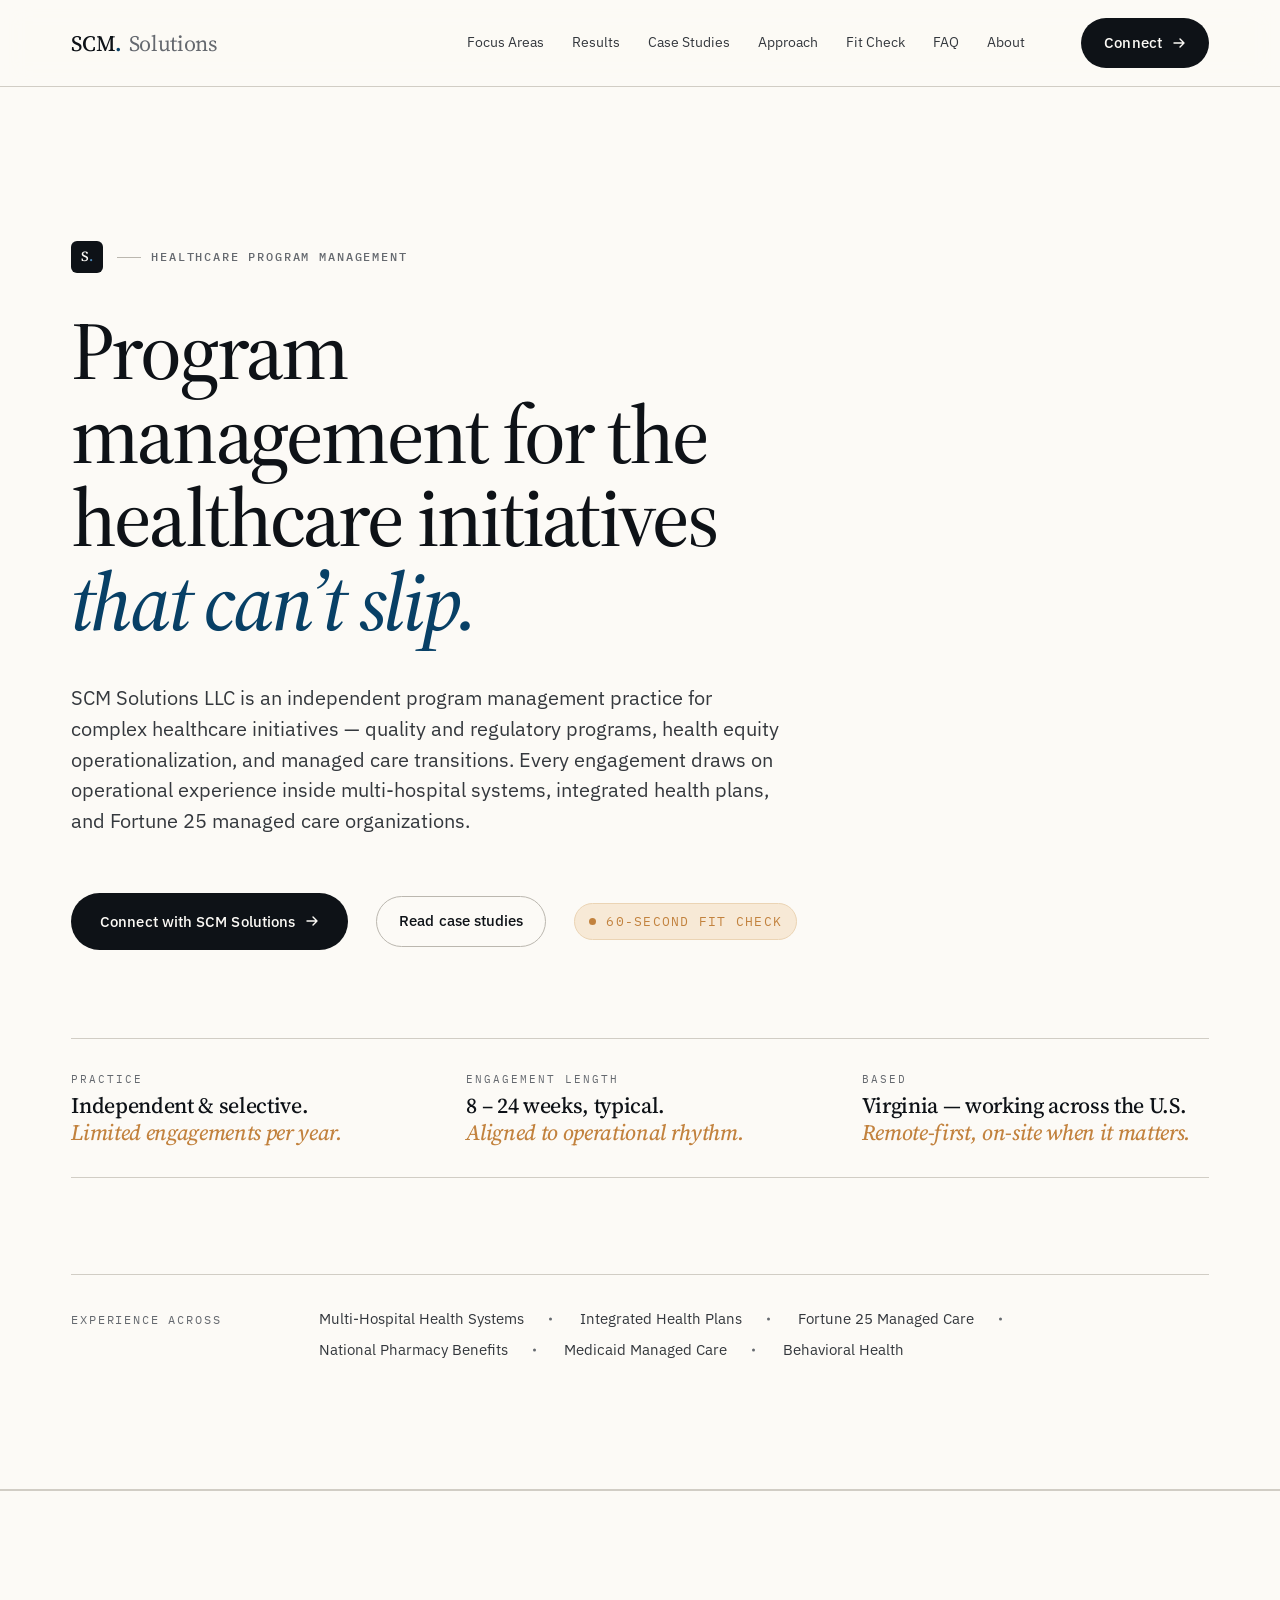
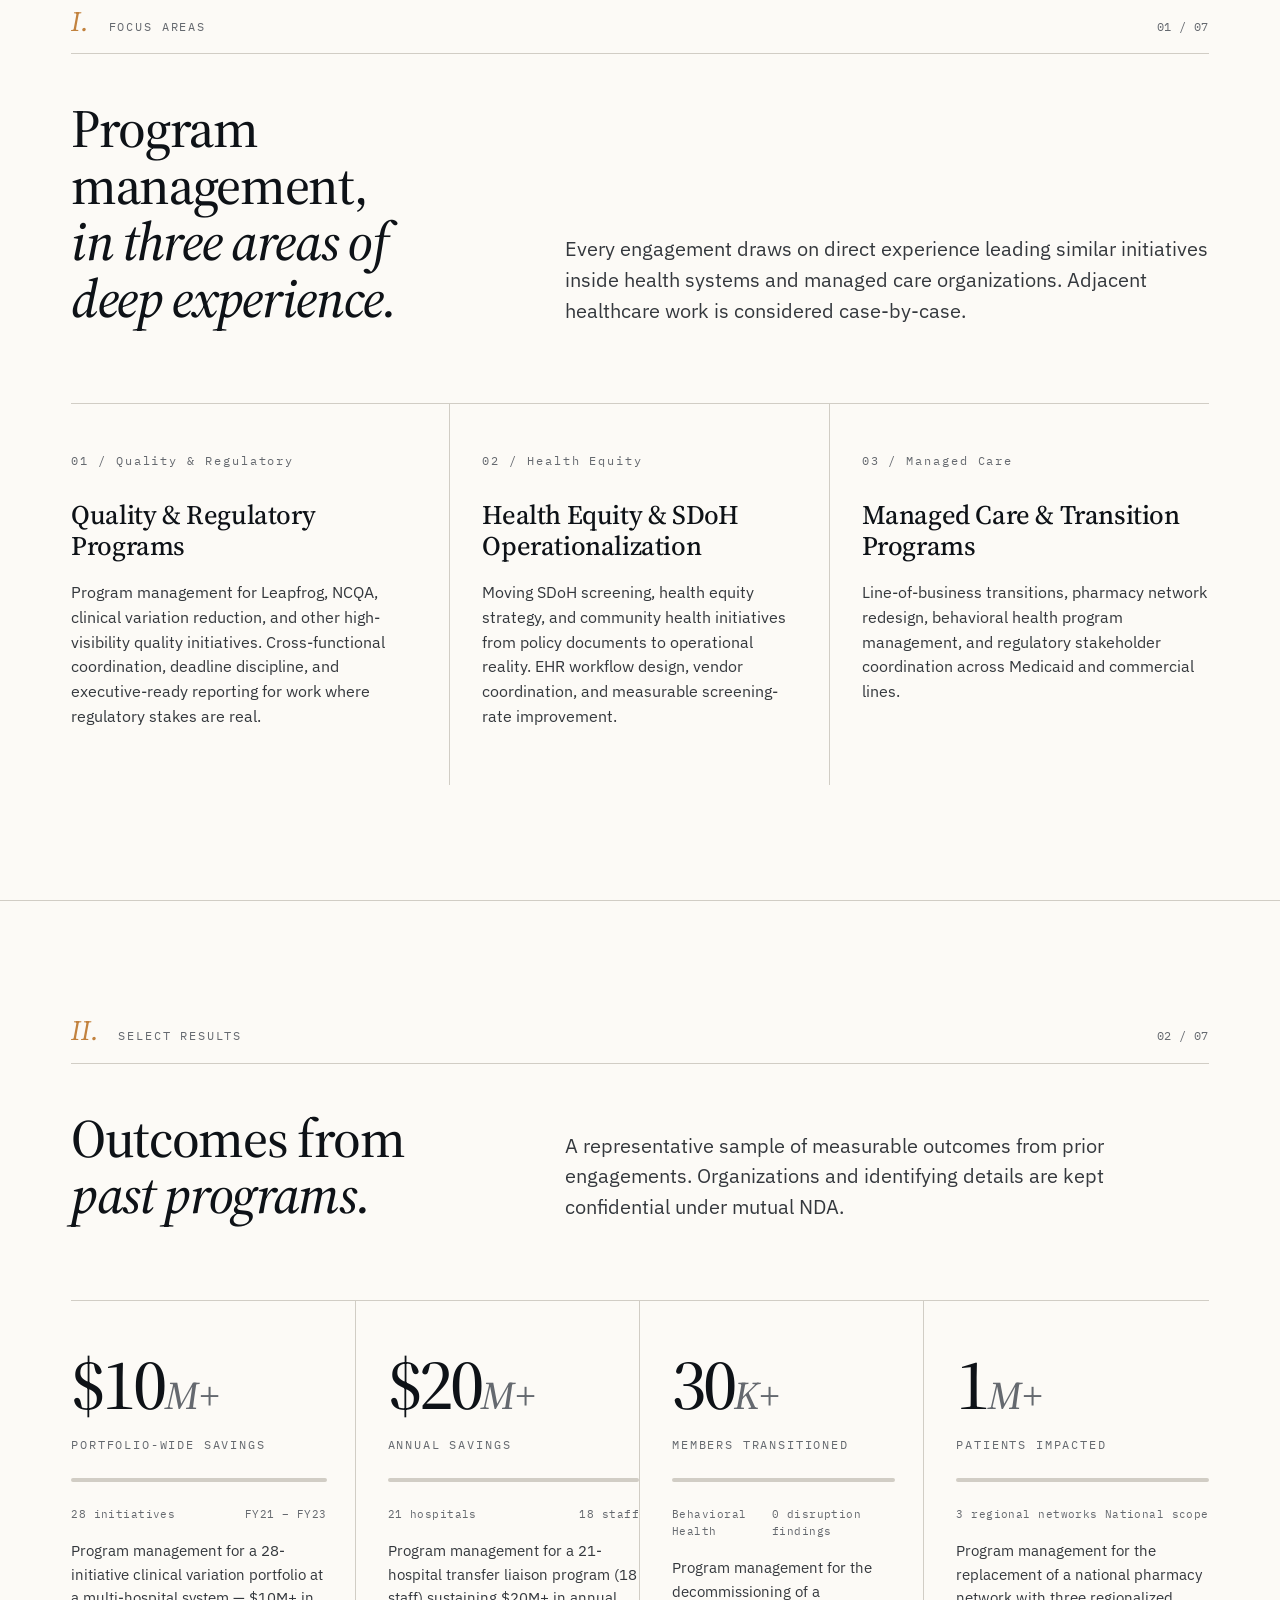
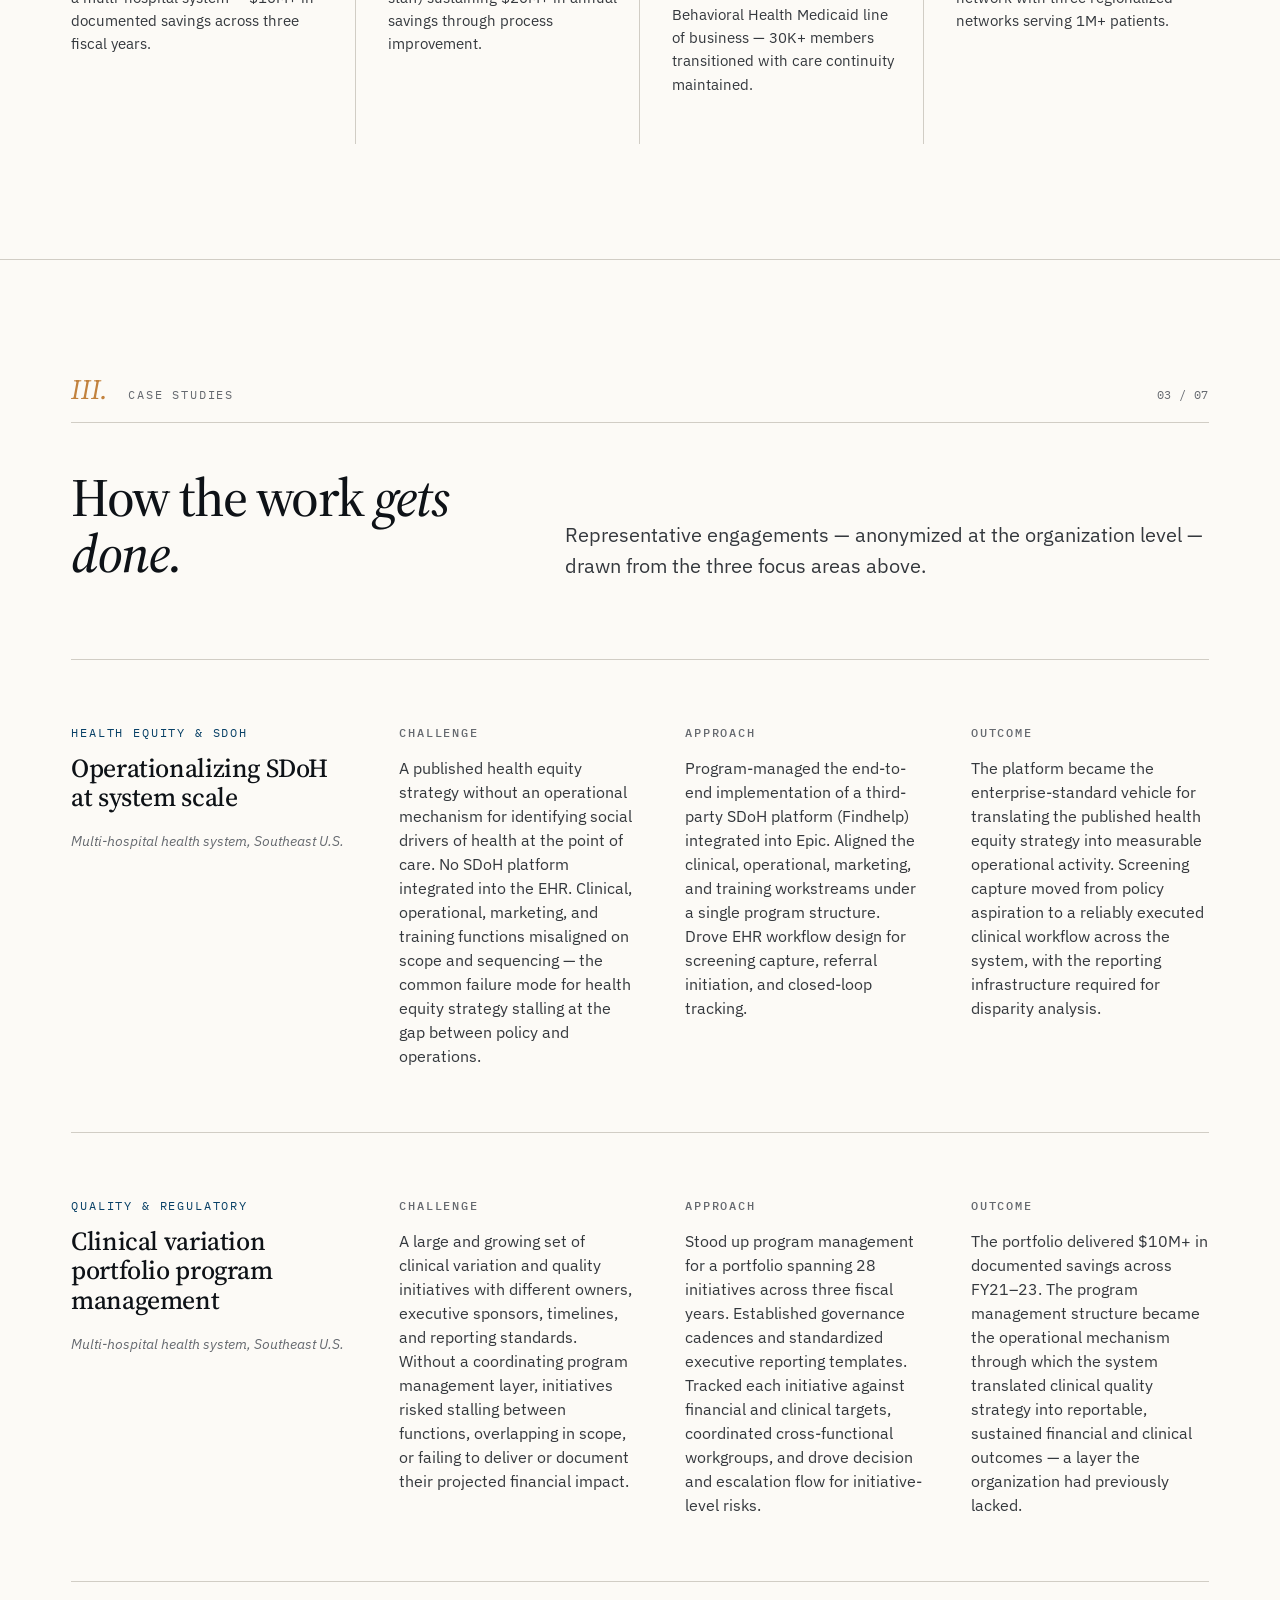
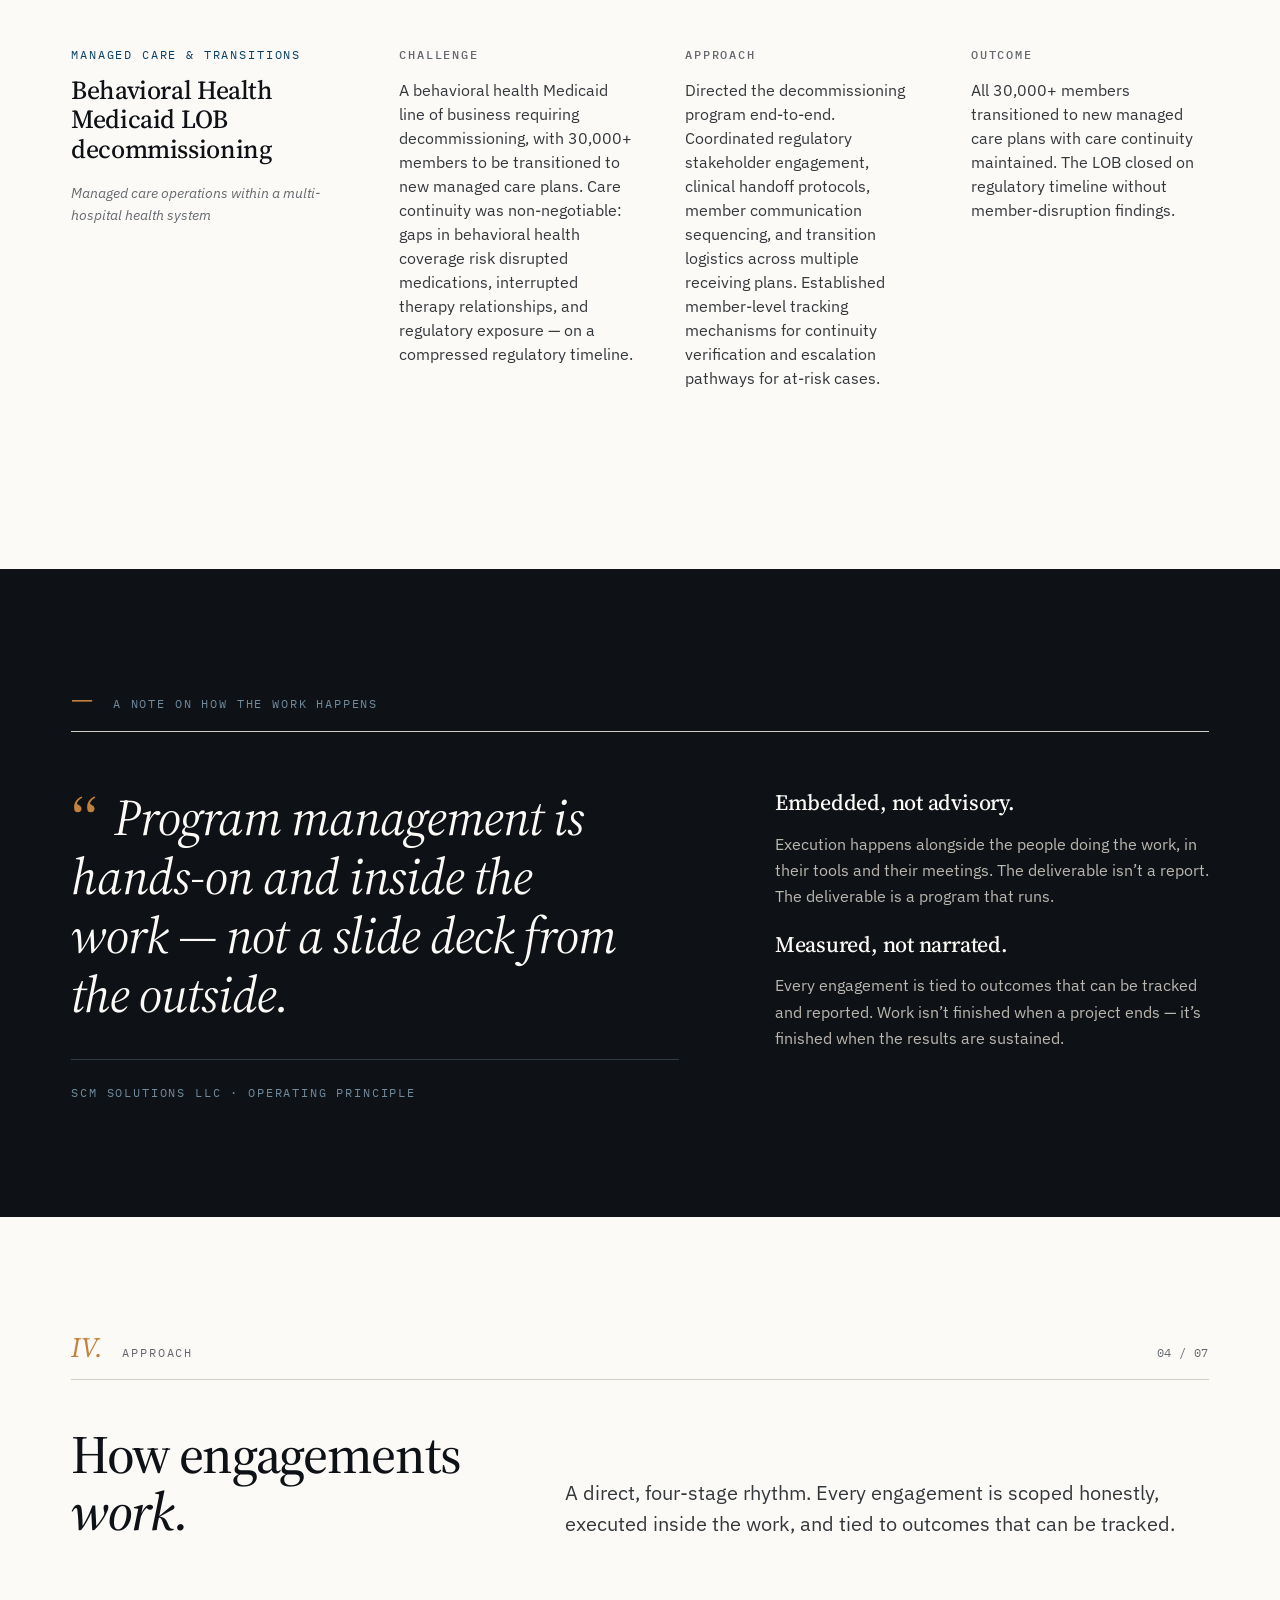
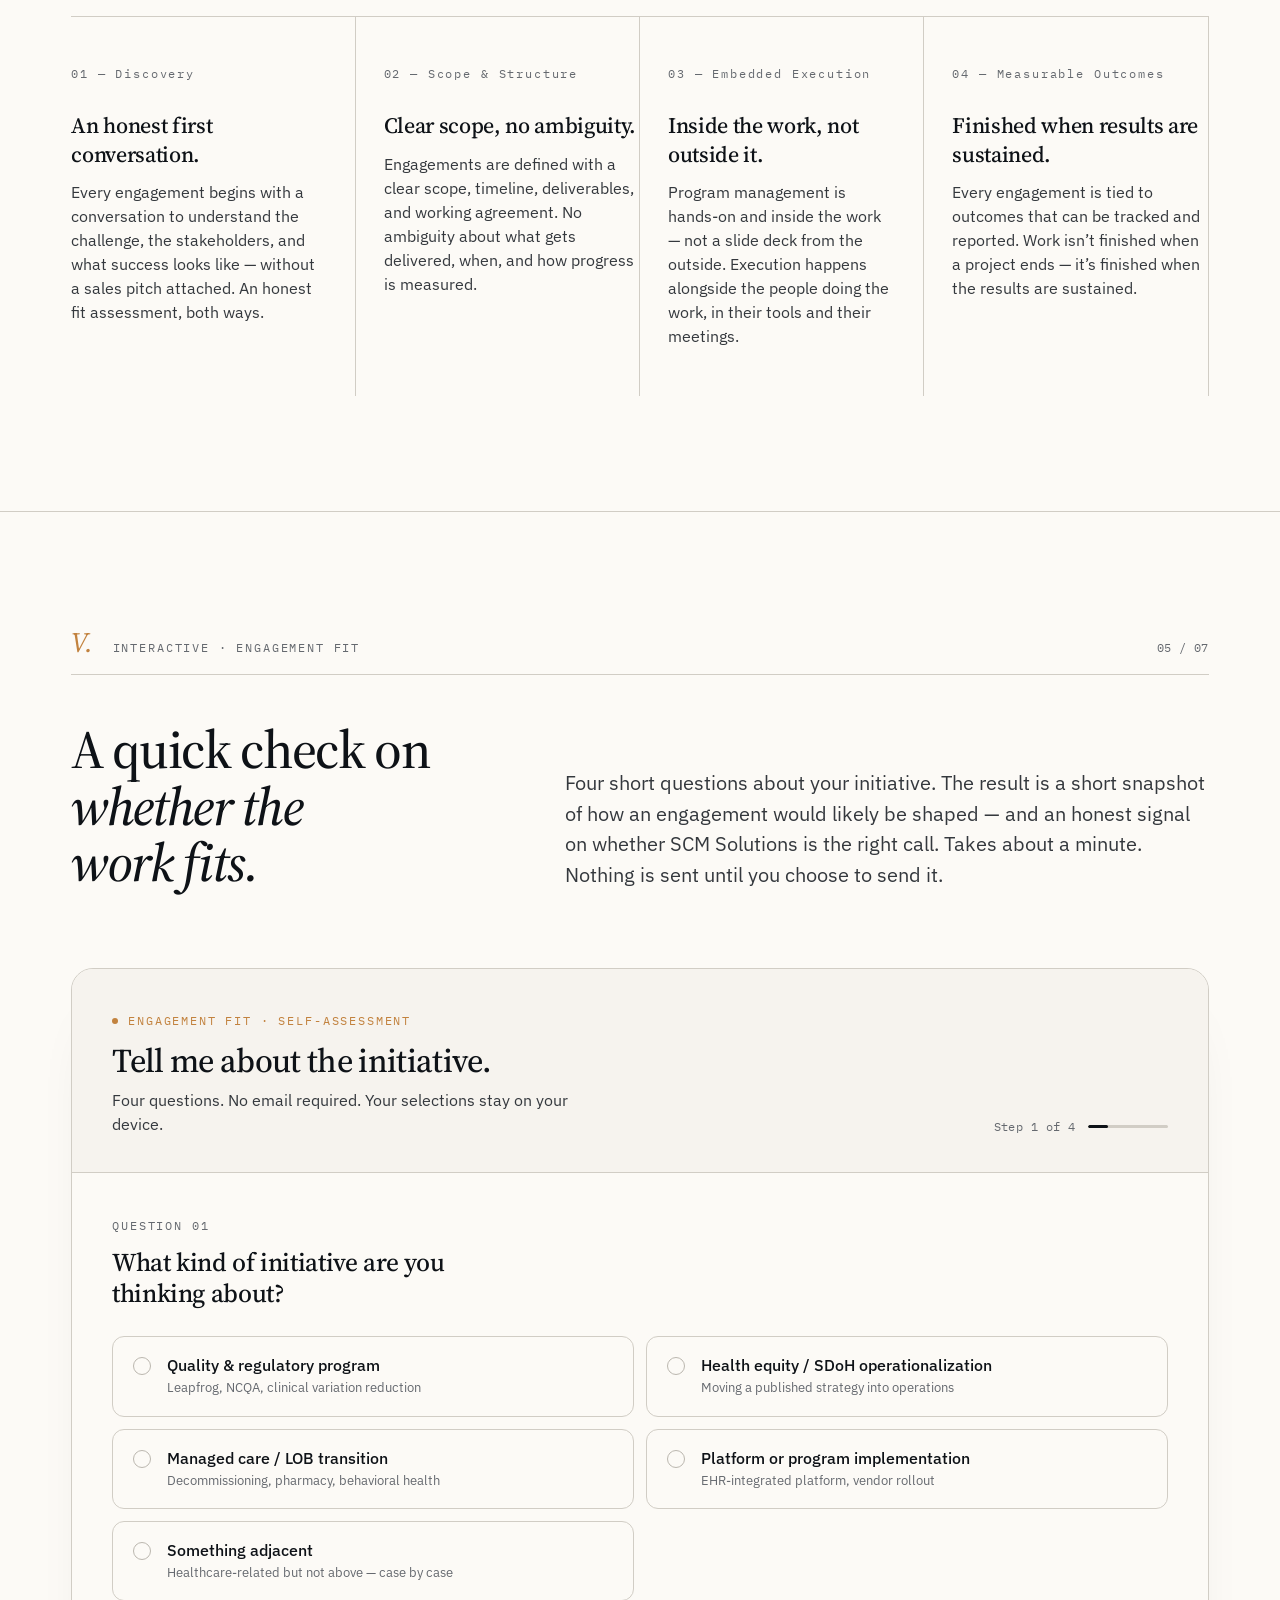
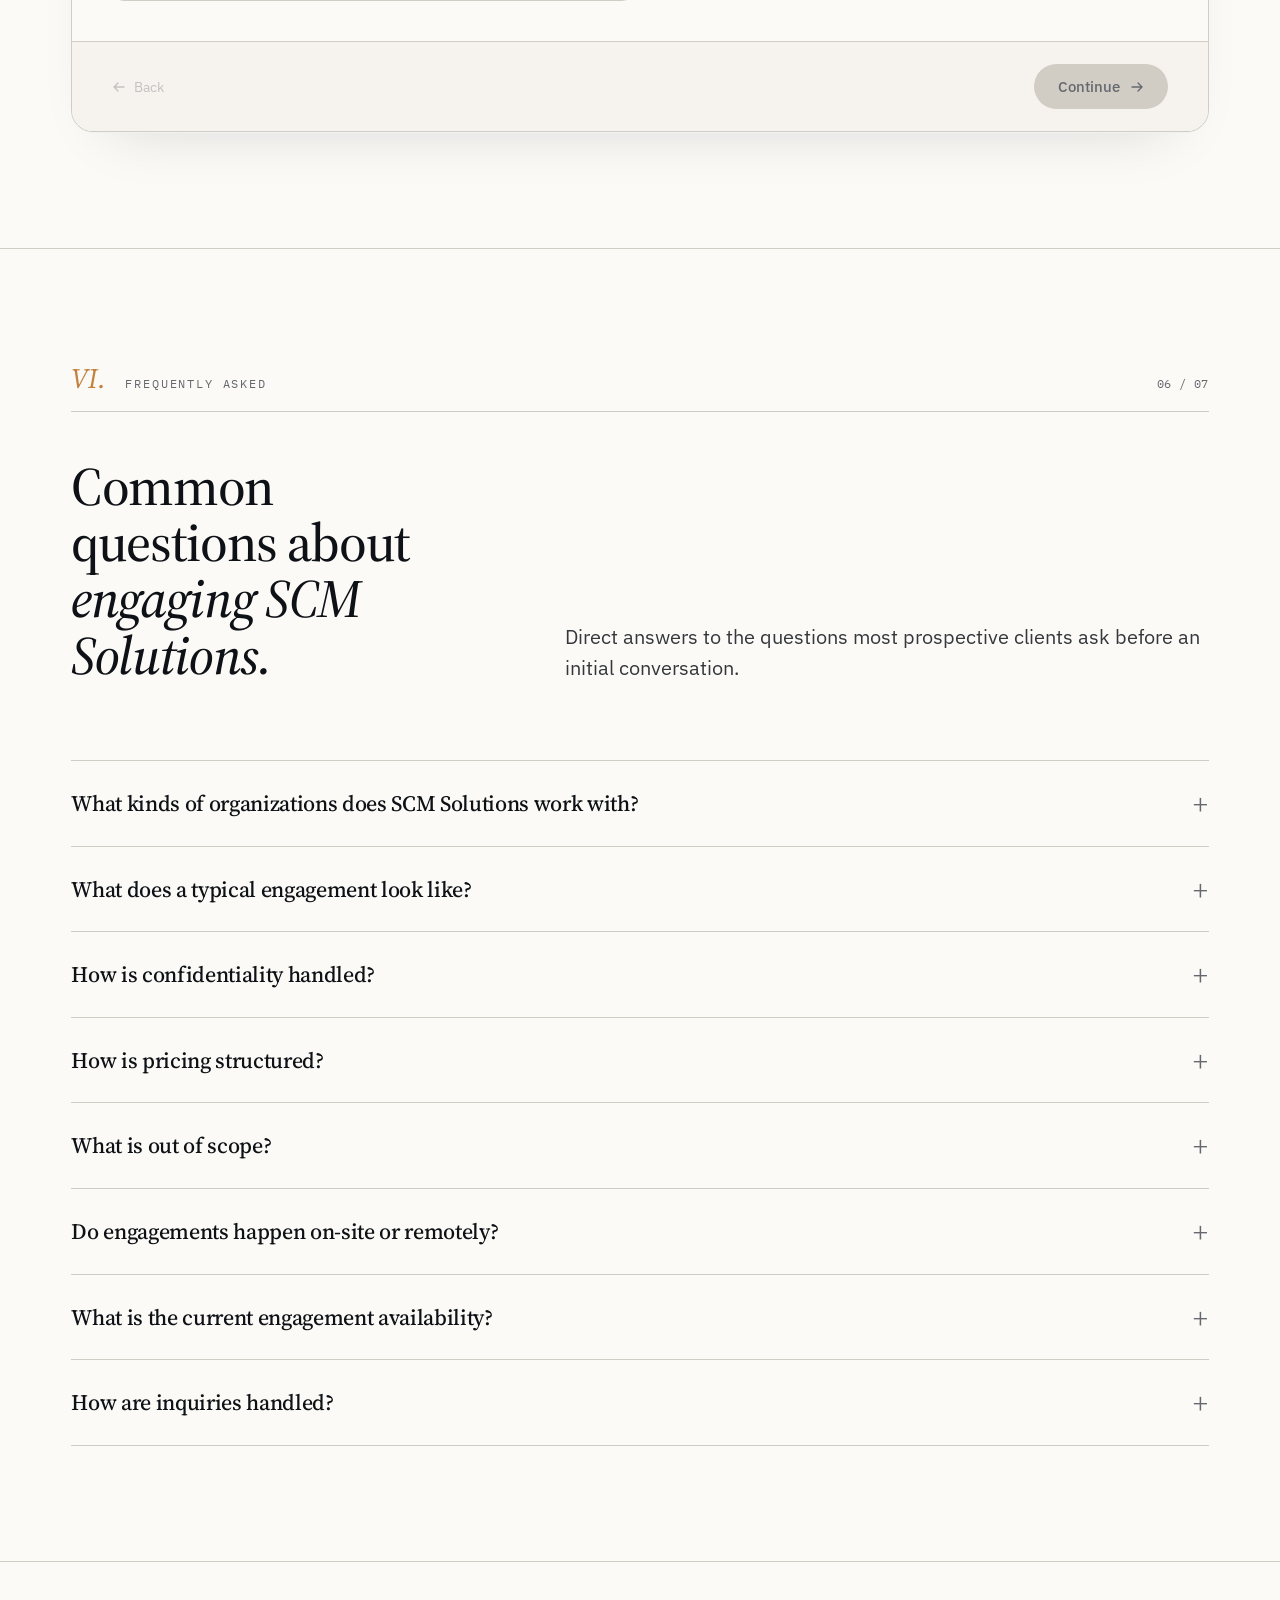
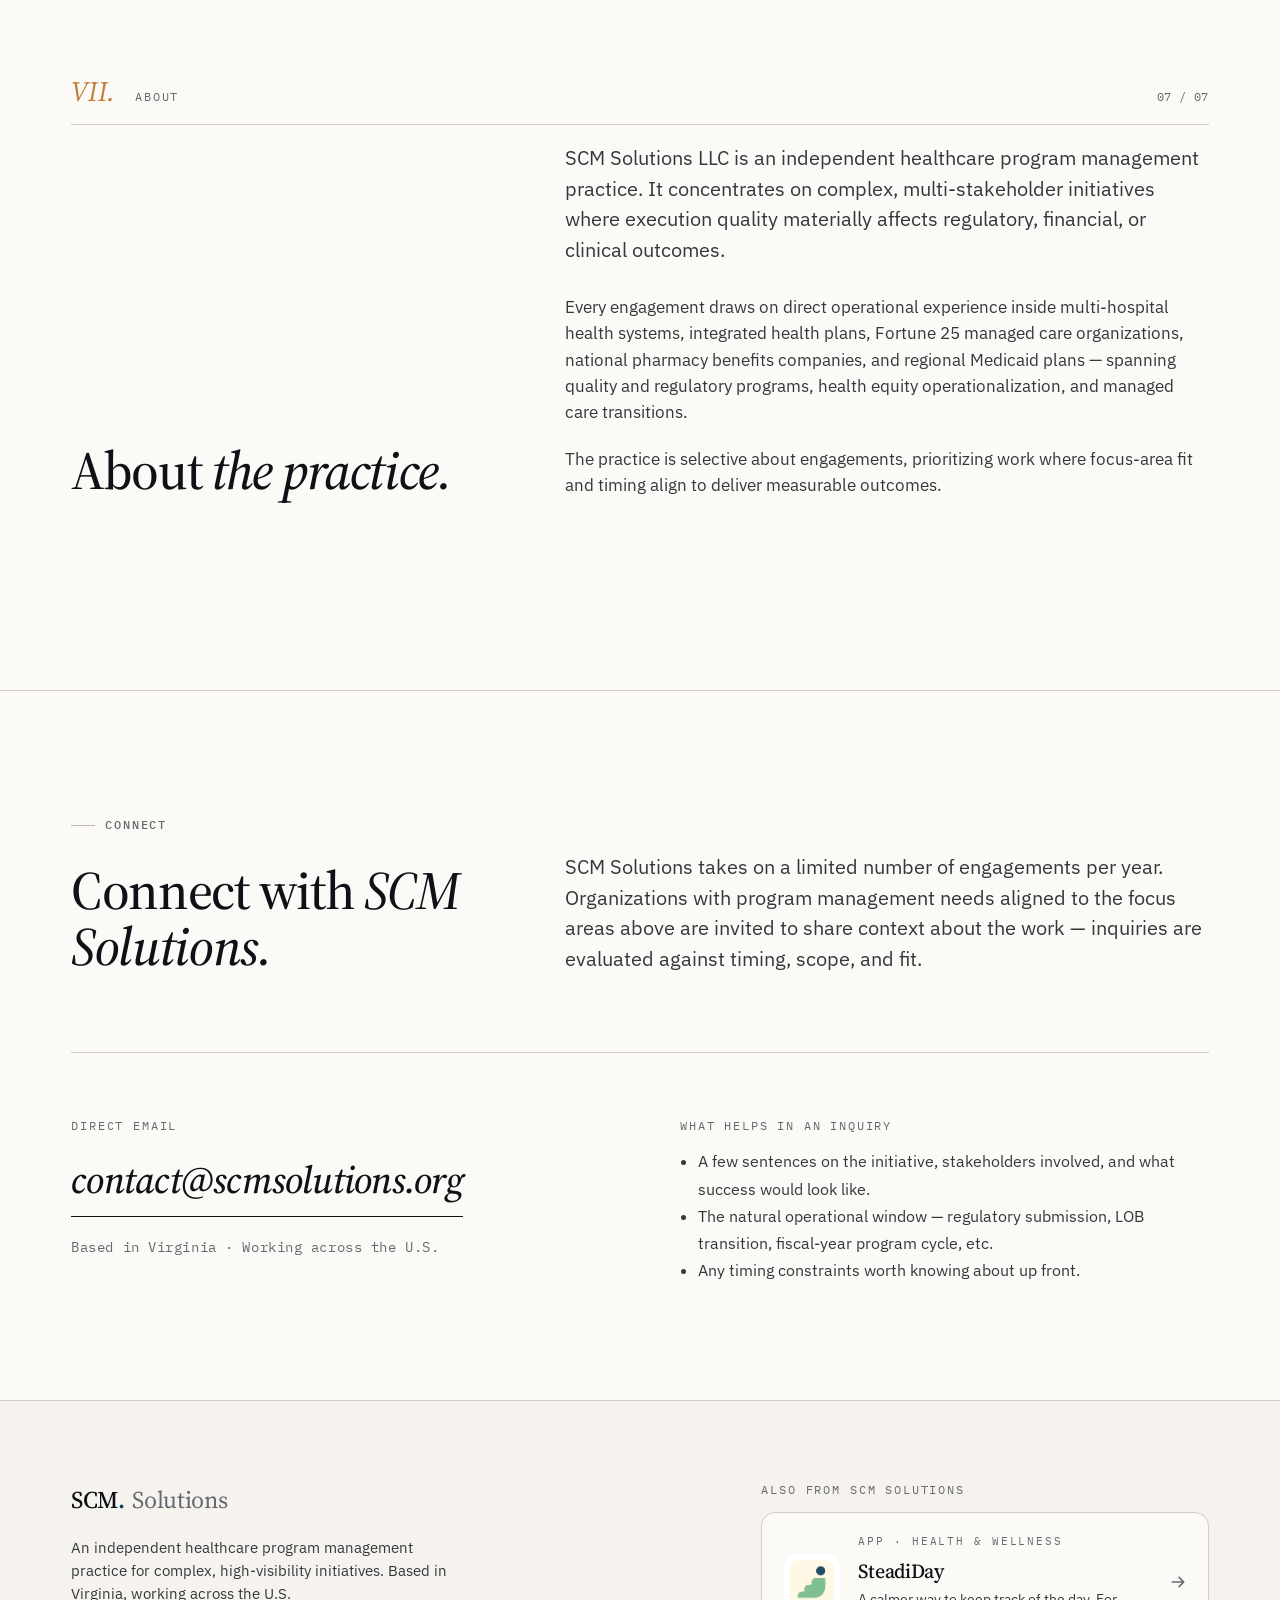
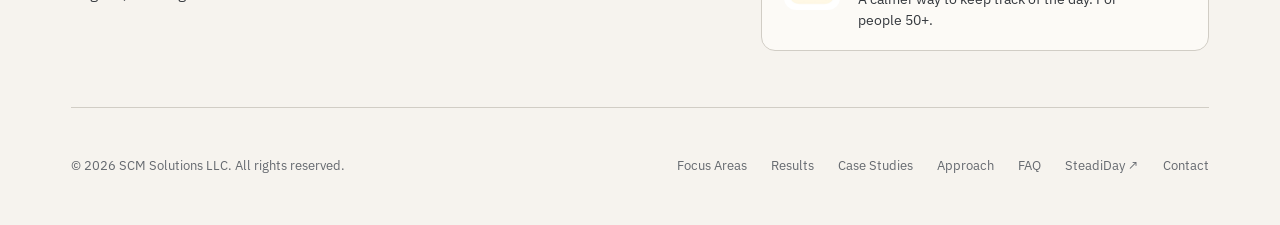
==== commit 2f7b4709: "site-redesign-v3" ====
--- a/index.html
+++ b/index.html
@@ -691,7 +691,7 @@
       </div>
       <div>
         <div class="divider-num" style="margin-bottom: 14px;">Also from SCM Solutions</div>
-        <a class="foot-product" href="steadiday.html">
+        <a class="foot-product" href="https://www.steadiday.com" target="_blank" rel="noopener">
           <img src="img/icon.jpeg" alt="SteadiDay app icon" />
           <div class="foot-product-text">
             <div class="label">App · Health &amp; Wellness</div>
@@ -710,7 +710,7 @@
         <a href="#cases">Case Studies</a>
         <a href="#approach">Approach</a>
         <a href="#faq">FAQ</a>
-        <a href="steadiday.html">SteadiDay</a>
+        <a href="https://www.steadiday.com" target="_blank" rel="noopener">SteadiDay &nearr;</a>
         <a href="mailto:contact@scmsolutions.org">Contact</a>
       </nav>
     </div>
